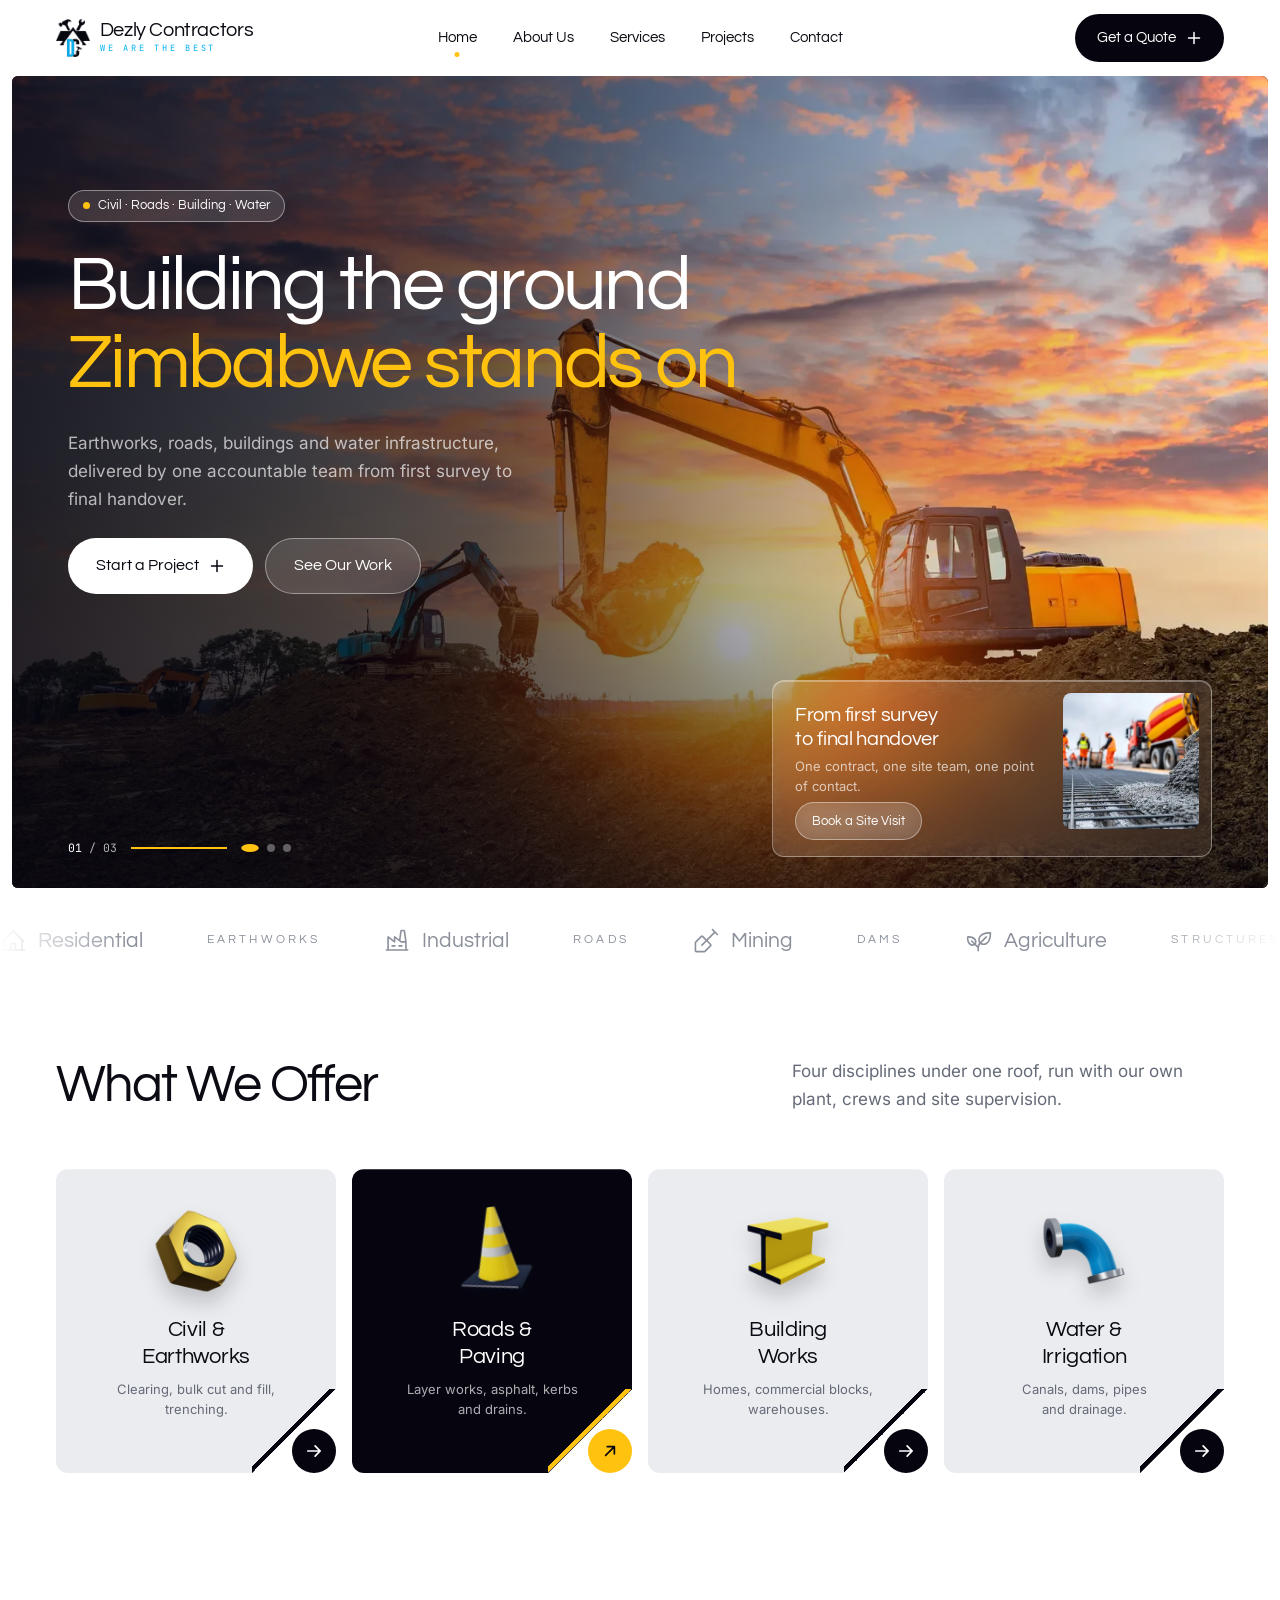
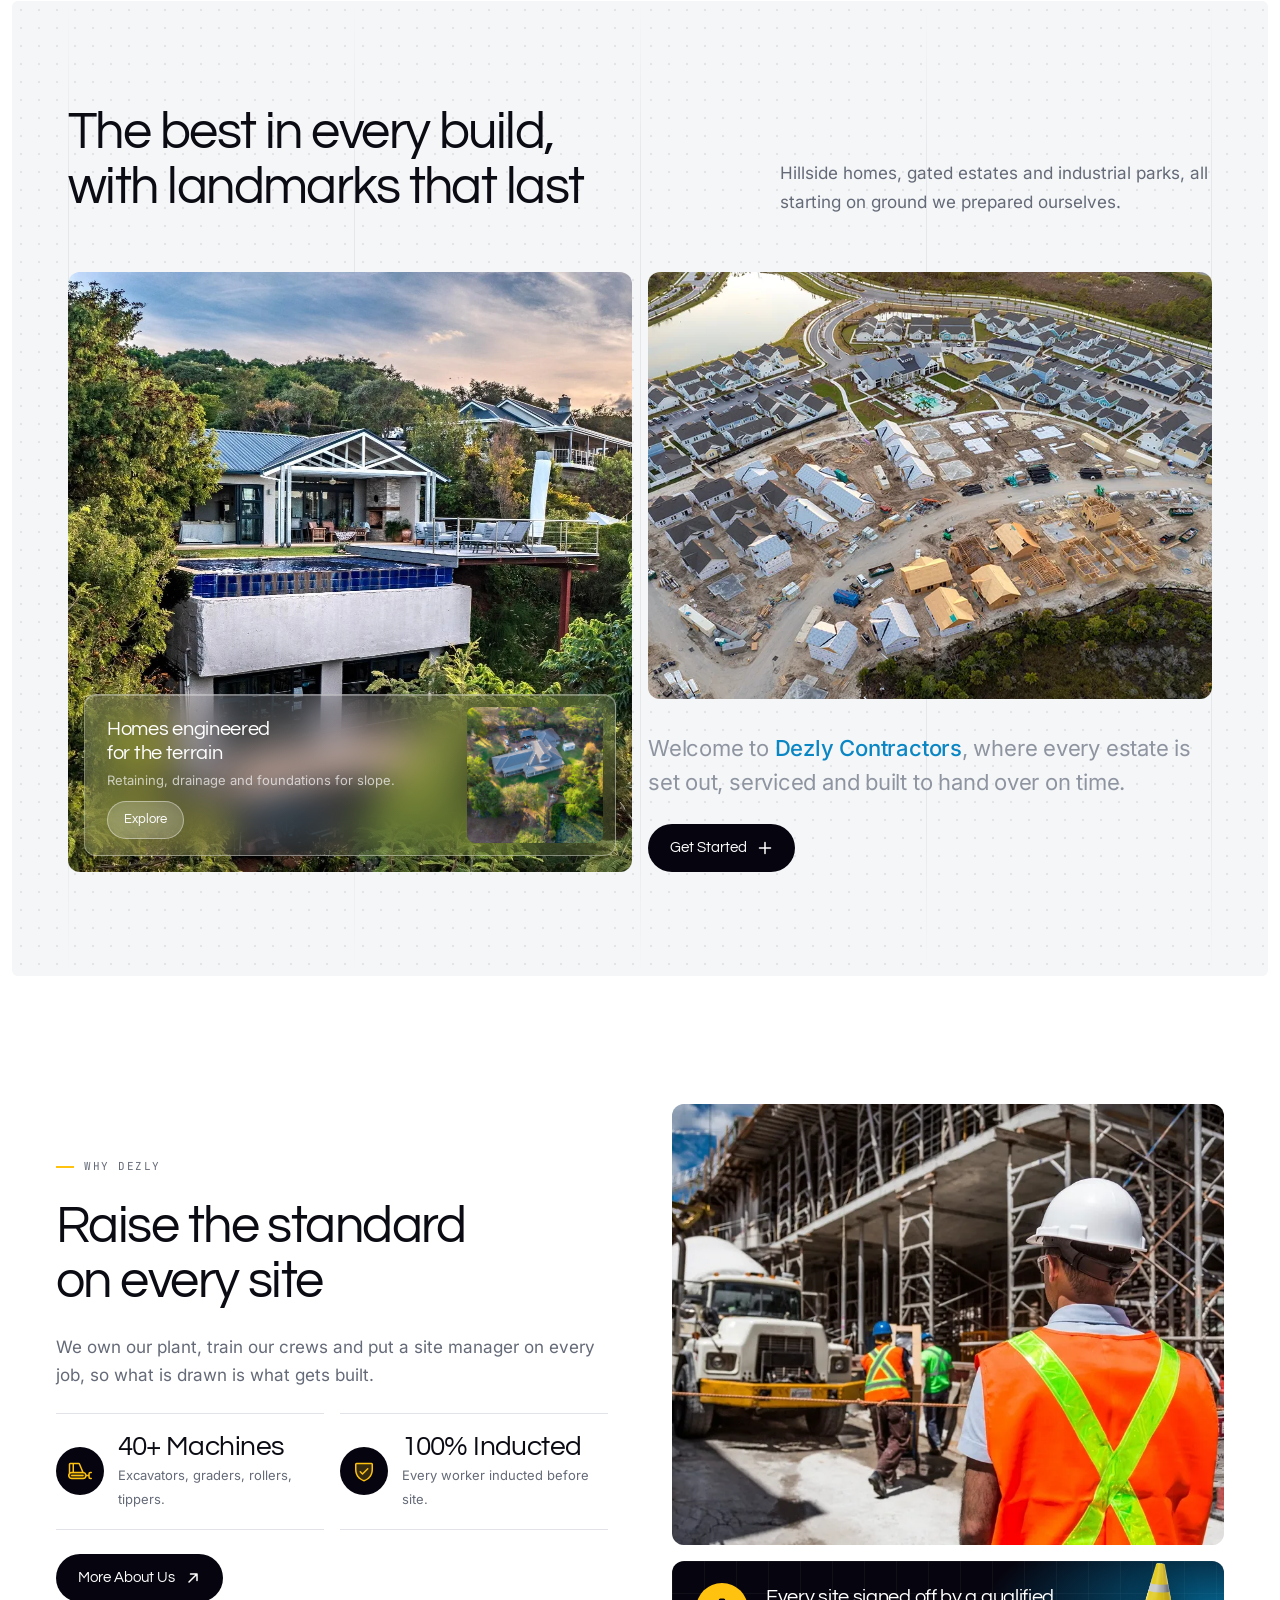
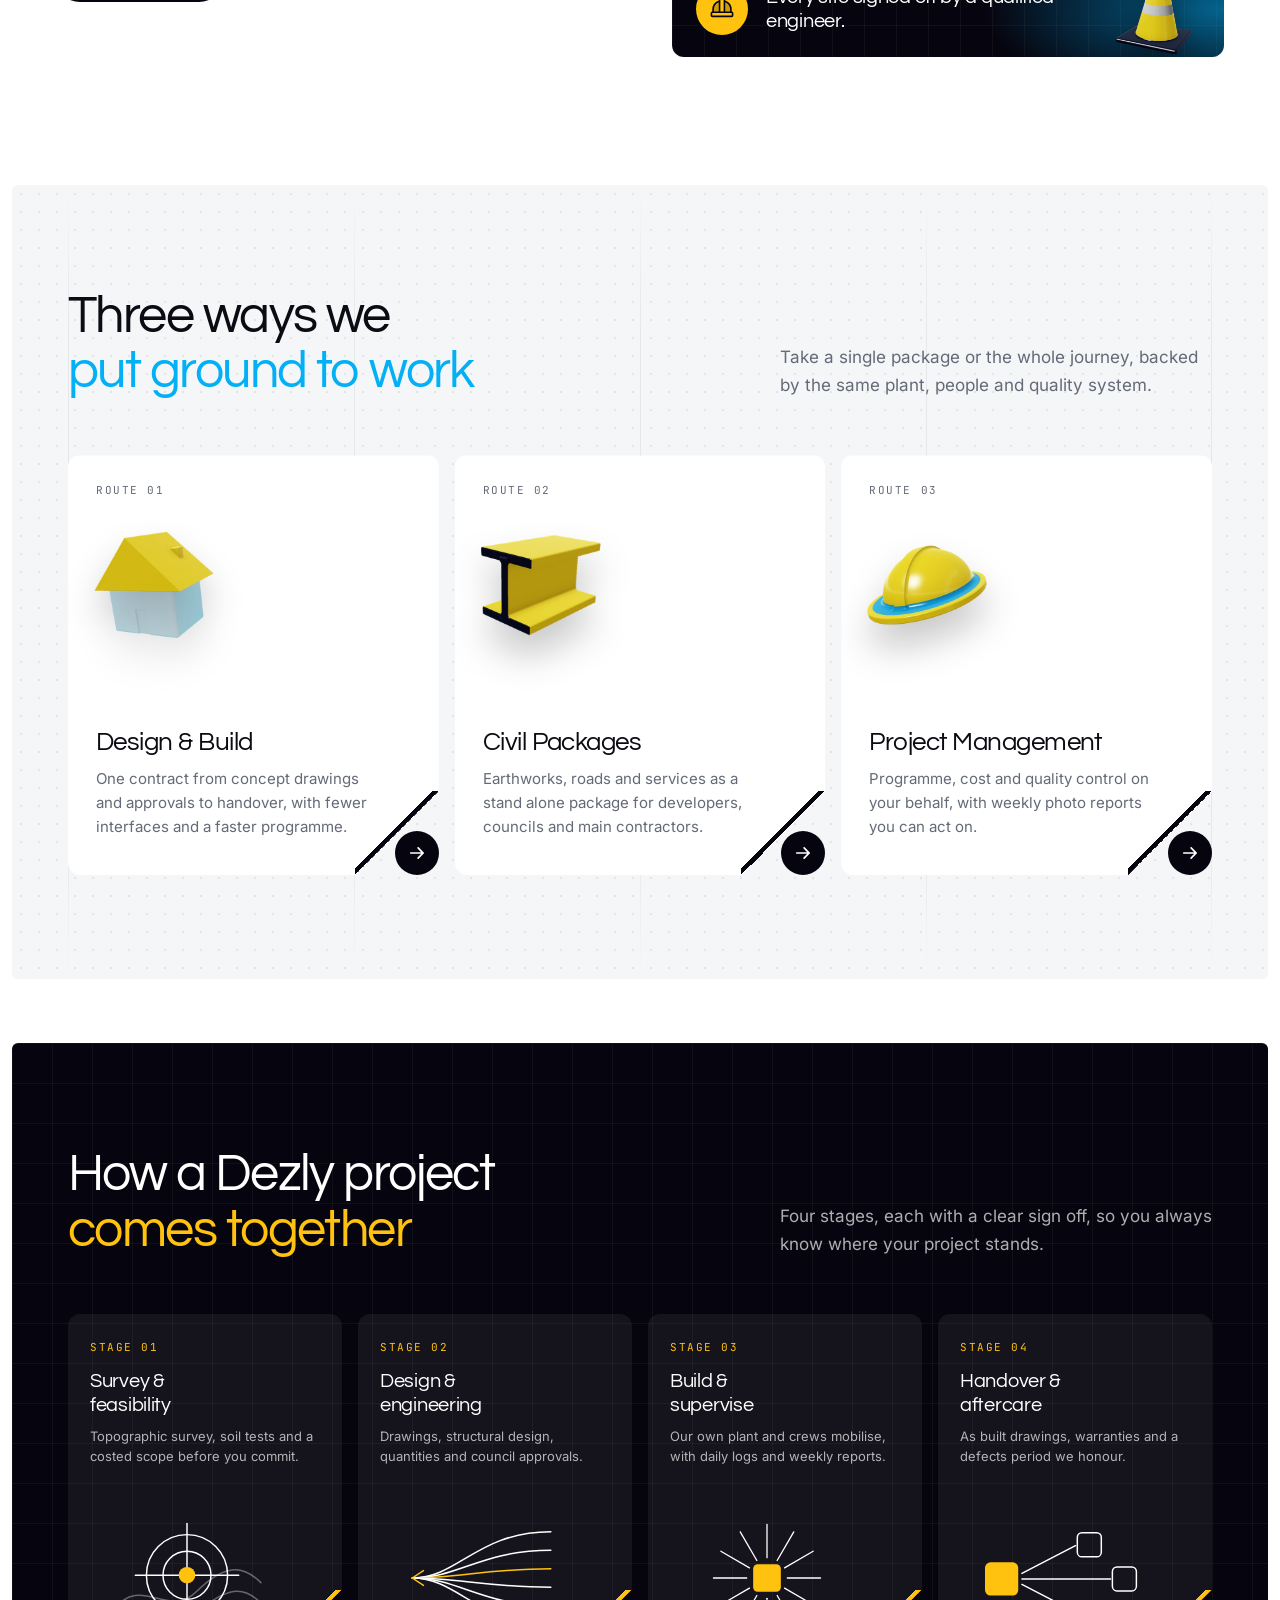
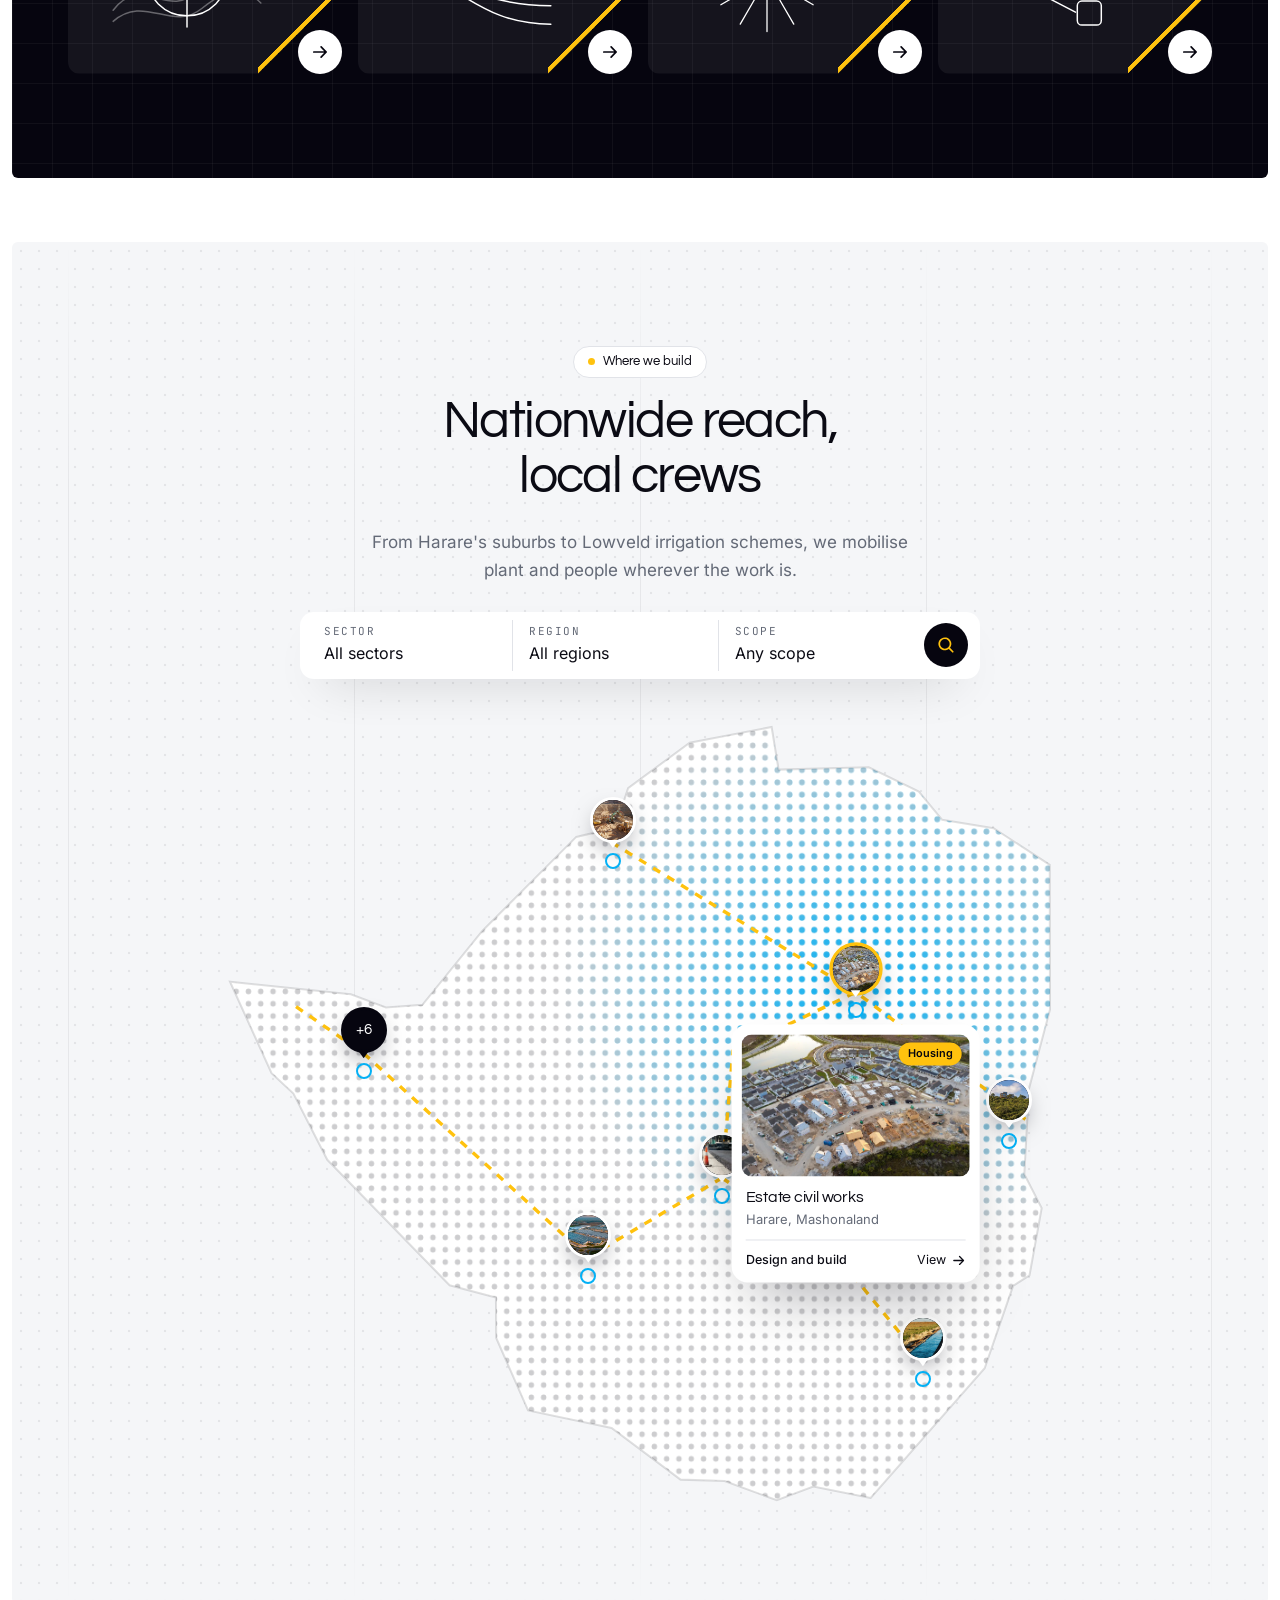
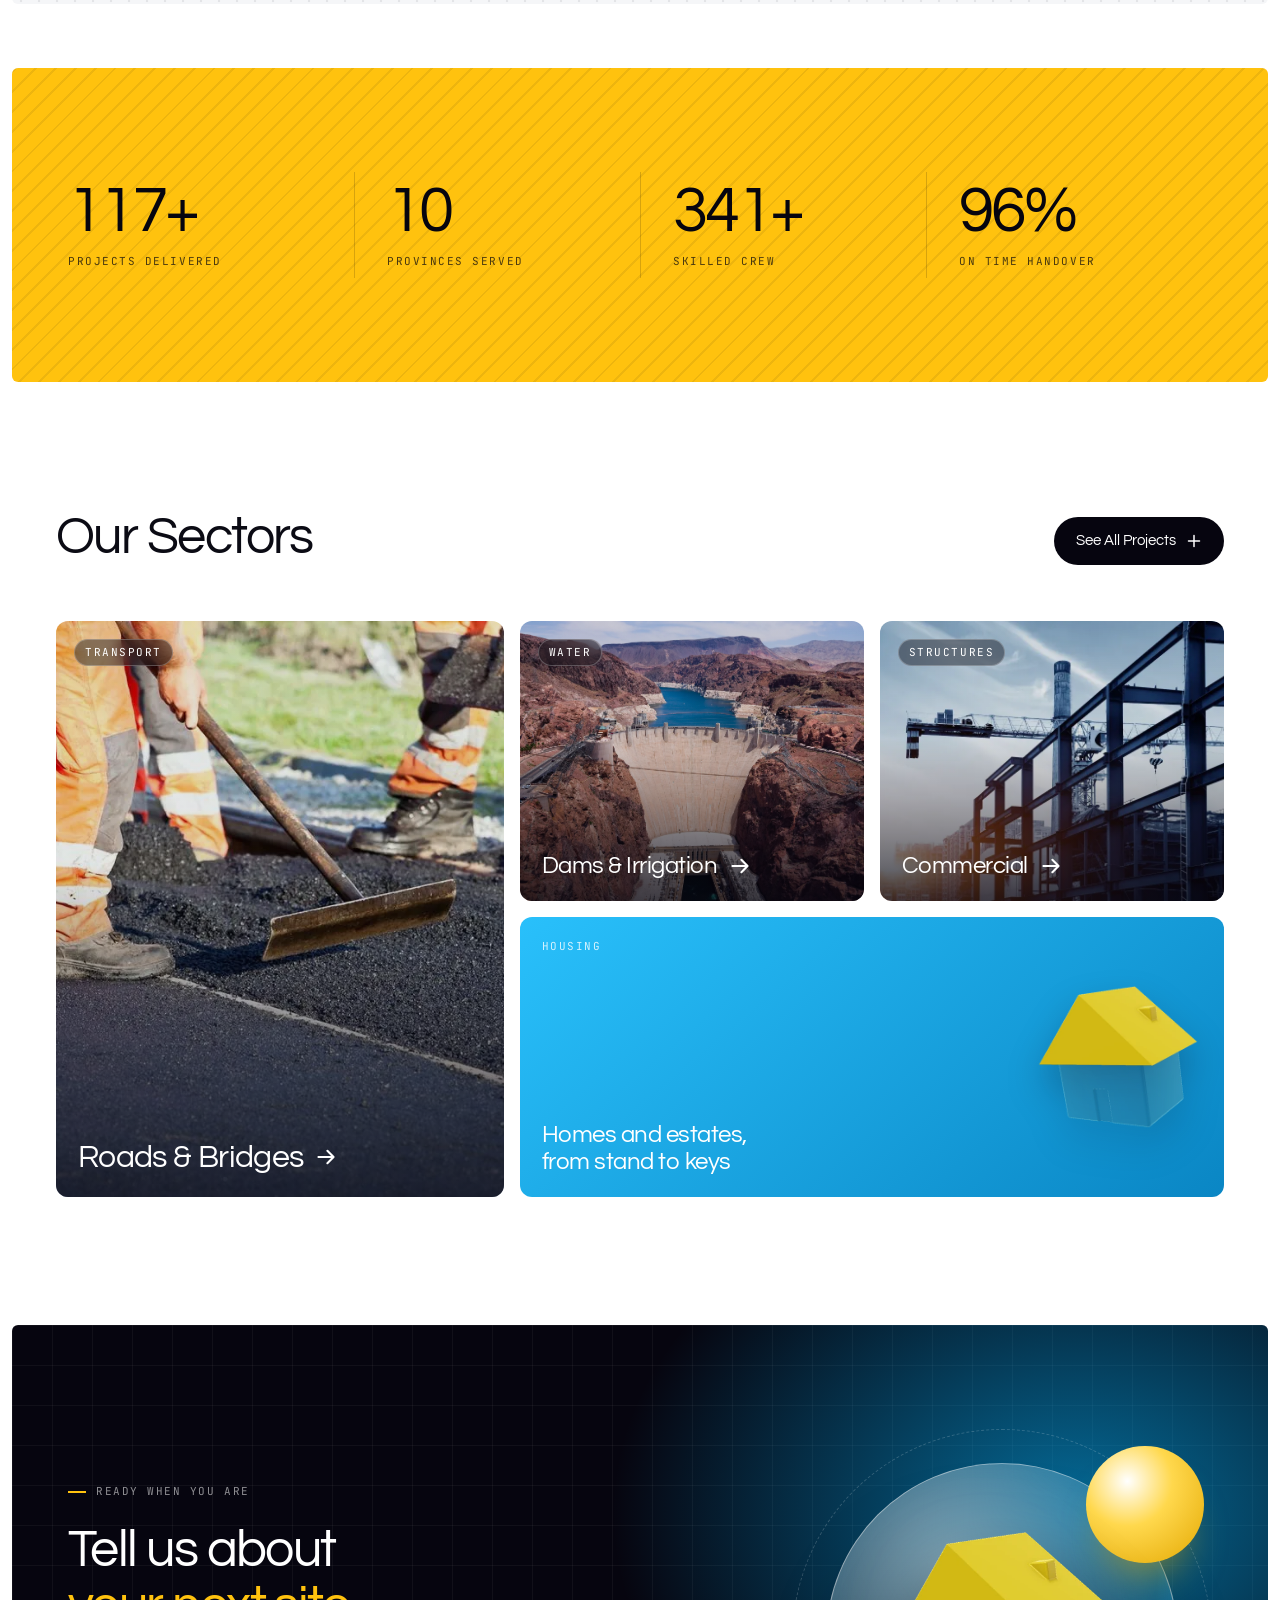
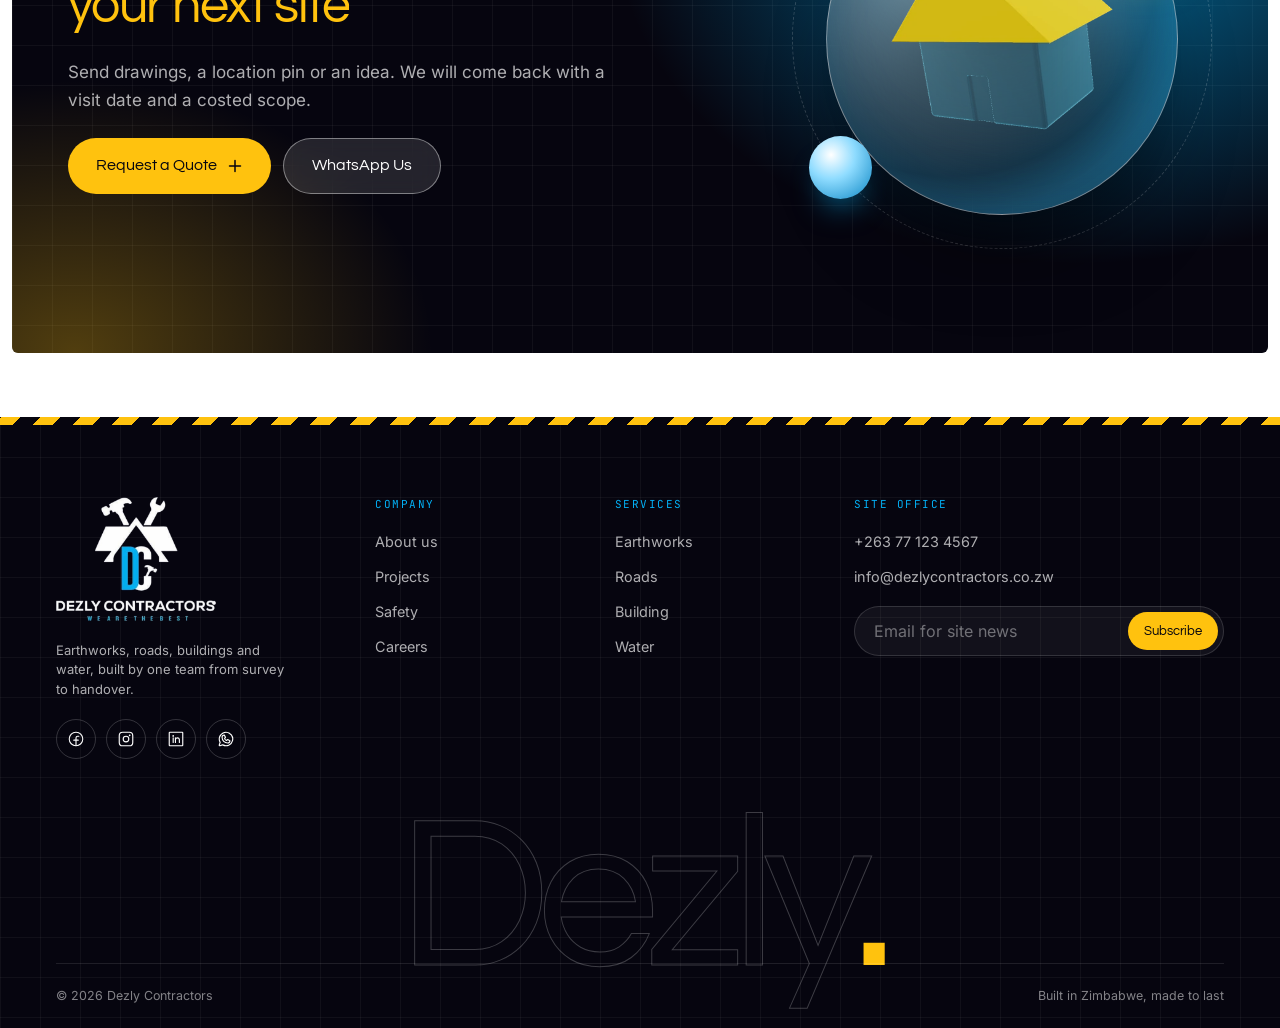
==== index.html @ 1798865b "Dezly Contractors website v2 Static multi-page site: home, about, services, projects, contact. Cut-p" ====
<!doctype html>
<html lang="en">
<head>
  <meta charset="utf-8">
  <meta name="viewport" content="width=device-width, initial-scale=1, viewport-fit=cover">
  <title>Dezly Contractors | Earthworks, Roads, Building and Water in Zimbabwe</title>
  <meta name="description" content="Dezly Contractors builds earthworks, roads, buildings and water infrastructure across Zimbabwe, with one accountable team from first survey to final handover.">
  <meta name="theme-color" content="#06050f">
  <meta property="og:title" content="Dezly Contractors | Earthworks, Roads, Building and Water in Zimbabwe">
  <meta property="og:description" content="Dezly Contractors builds earthworks, roads, buildings and water infrastructure across Zimbabwe, with one accountable team from first survey to final handover.">
  <meta property="og:image" content="assets/img/hero-excavator.webp">
  <link rel="icon" type="image/png" href="assets/img/favicon.png">
  <link rel="preload" href="assets/fonts/questrial-latin-400-normal.woff2" as="font" type="font/woff2" crossorigin>
  <link rel="preload" href="assets/fonts/inter-latin-400-normal.woff2" as="font" type="font/woff2" crossorigin>
  <link rel="stylesheet" href="assets/css/style.css">
  <script>
    /* Hide-then-reveal only when JS is running; undo if the main script never loads. */
    document.documentElement.classList.add('js');
    setTimeout(function () { var h = document.documentElement; if (!h.classList.contains('is-loaded')) h.classList.remove('js'); }, 5000);
  </script>
</head>
<body data-page="index">
<div class="loader" aria-hidden="true">
  <div class="loader__in">
    <img class="loader__mark" src="assets/img/logo-mark-light.png" alt="" width="84" height="95">
    <div class="loader__bar"><i></i></div>
    <div class="loader__txt">We are the best</div>
  </div>
</div>
<header class="header">
  <div class="container header__in">
    <a class="brand" href="index.html" aria-label="Dezly Contractors home">
      <img class="logo-dark" src="assets/img/logo-mark-dark.png" alt="" width="34" height="38">
      <img class="logo-light" src="assets/img/logo-mark-light.png" alt="" width="34" height="38">
      <span><b>Dezly Contractors</b><small>We are the best</small></span>
    </a>
    <nav class="nav" aria-label="Main">
        <a href="index.html" aria-current="page">Home</a>
        <a href="about.html">About Us</a>
        <a href="services.html">Services</a>
        <a href="projects.html">Projects</a>
        <a href="contact.html">Contact</a>
    </nav>
    <a class="btn header__btn" href="contact.html">Get a Quote <svg class="ph" aria-hidden="true" focusable="false" xmlns="http://www.w3.org/2000/svg" viewBox="0 0 256 256" fill="currentColor"><path d="M228,128a12,12,0,0,1-12,12H140v76a12,12,0,0,1-24,0V140H40a12,12,0,0,1,0-24h76V40a12,12,0,0,1,24,0v76h76A12,12,0,0,1,228,128Z"/></svg></a>
    <a class="btn btn--sm header__quote" href="contact.html">Get a Quote</a>
    <button class="burger" type="button" aria-label="Open menu" aria-expanded="false" aria-controls="drawer">
      <span class="i-open"><svg class="ph" aria-hidden="true" focusable="false" xmlns="http://www.w3.org/2000/svg" viewBox="0 0 256 256" fill="currentColor"><path d="M224,128a8,8,0,0,1-8,8H40a8,8,0,0,1,0-16H216A8,8,0,0,1,224,128ZM40,72H216a8,8,0,0,0,0-16H40a8,8,0,0,0,0,16ZM216,184H40a8,8,0,0,0,0,16H216a8,8,0,0,0,0-16Z"/></svg></span><span class="i-close"><svg class="ph" aria-hidden="true" focusable="false" xmlns="http://www.w3.org/2000/svg" viewBox="0 0 256 256" fill="currentColor"><path d="M205.66,194.34a8,8,0,0,1-11.32,11.32L128,139.31,61.66,205.66a8,8,0,0,1-11.32-11.32L116.69,128,50.34,61.66A8,8,0,0,1,61.66,50.34L128,116.69l66.34-66.35a8,8,0,0,1,11.32,11.32L139.31,128Z"/></svg></span>
    </button>
  </div>
</header>
<nav class="drawer" id="drawer" aria-label="Mobile">
    <a class="dl" href="index.html">Home<span>01</span></a>
    <a class="dl" href="about.html">About Us<span>02</span></a>
    <a class="dl" href="services.html">Services<span>03</span></a>
    <a class="dl" href="projects.html">Projects<span>04</span></a>
    <a class="dl" href="contact.html">Contact<span>05</span></a>
    <a class="btn btn--yellow btn--lg btn-full" href="tel:+263771234567">Call the site office <svg class="ph" aria-hidden="true" focusable="false" xmlns="http://www.w3.org/2000/svg" viewBox="0 0 256 256" fill="currentColor"><path d="M222.37,158.46l-47.11-21.11-.13-.06a16,16,0,0,0-15.17,1.4,8.12,8.12,0,0,0-.75.56L134.87,160c-15.42-7.49-31.34-23.29-38.83-38.51l20.78-24.71c.2-.25.39-.5.57-.77a16,16,0,0,0,1.32-15.06l0-.12L97.54,33.64a16,16,0,0,0-16.62-9.52A56.26,56.26,0,0,0,32,80c0,79.4,64.6,144,144,144a56.26,56.26,0,0,0,55.88-48.92A16,16,0,0,0,222.37,158.46ZM176,208A128.14,128.14,0,0,1,48,80,40.2,40.2,0,0,1,82.87,40a.61.61,0,0,0,0,.12l21,47L83.2,111.86a6.13,6.13,0,0,0-.57.77,16,16,0,0,0-1,15.7c9.06,18.53,27.73,37.06,46.46,46.11a16,16,0,0,0,15.75-1.14,8.44,8.44,0,0,0,.74-.56L168.89,152l47,21.05h0s.08,0,.11,0A40.21,40.21,0,0,1,176,208Z"/></svg></a>
</nav>

<main>

  <!-- HERO -->
  <section class="hero">
    <div class="frame" data-tilt>
      <div class="slides" aria-hidden="true">
        <img class="is-on" src="assets/img/hero-excavator.webp" alt="" width="1500" height="1000" fetchpriority="high">
        <img src="assets/img/hero-earthworks.webp" alt="" width="2200" height="1238">
        <img src="assets/img/hero-housing.webp" alt="" width="1255" height="835">
      </div>
      <div class="scrim"></div>
      <div class="container hero__body">
        <span class="pill rv" style="--d:100ms"><span class="dot"></span>Civil · Roads · Building · Water</span>
        <h1 class="t-h1" data-split><span class="d">Building the ground<br><span class="hl-yellow">Zimbabwe stands on</span></span><span class="m">We build<br>the ground<br><span class="hl-yellow">you stand on</span></span></h1>
        <p class="t-lede rv" style="--d:450ms"><span class="d">Earthworks, roads, buildings and water infrastructure, delivered by one accountable team from first survey to final handover.</span><span class="m">Earthworks, roads, buildings and water, built by one team from survey to handover.</span></p>
        <div class="btns rv" style="--d:600ms">
          <a class="btn btn--white btn--lg" href="contact.html"><span class="d">Start a Project</span><span class="m">Get a Quote</span> <svg class="ph" aria-hidden="true" focusable="false" xmlns="http://www.w3.org/2000/svg" viewBox="0 0 256 256" fill="currentColor"><path d="M228,128a12,12,0,0,1-12,12H140v76a12,12,0,0,1-24,0V140H40a12,12,0,0,1,0-24h76V40a12,12,0,0,1,24,0v76h76A12,12,0,0,1,228,128Z"/></svg></a>
          <a class="btn btn--glass btn--lg" href="projects.html"><span class="d">See Our Work</span><span class="m">Our Work</span></a>
        </div>
      </div>
      <div class="hero__foot">
        <div class="container">
          <div class="counter rv" style="--d:900ms">
            <span><b>01</b> / 03</span>
            <span class="track"><i></i></span>
            <div class="dots">
              <button type="button" aria-label="Show slide 1"></button>
              <button type="button" aria-label="Show slide 2"></button>
              <button type="button" aria-label="Show slide 3"></button>
            </div>
          </div>
          <div class="gcard glass rv" style="--d:750ms">
            <div class="gcard__txt">
              <h2 class="t-h4">From first survey<br>to final handover</h2>
              <p class="t-small"><span class="d">One contract, one site team, one point of contact.</span><span class="m">One contract, one site team.</span></p>
              <a class="btn btn--glass btn--sm" href="contact.html"><span class="d">Book a Site Visit</span><span class="m">Book a Visit</span></a>
            </div>
            <div class="gcard__img"><img src="assets/img/concrete-pour.webp" alt="Concrete poured over steel reinforcement" width="643" height="360"></div>
          </div>
        </div>
      </div>
    </div>
  </section>

  <!-- SECTOR STRIP -->
  <div class="marquee" aria-label="Sectors we serve">
    <div class="marquee__track">
      <span class="marquee__item"><svg class="ph" aria-hidden="true" focusable="false" xmlns="http://www.w3.org/2000/svg" viewBox="0 0 256 256" fill="currentColor"><path d="M240,208H224V136l2.34,2.34A8,8,0,0,0,237.66,127L139.31,28.68a16,16,0,0,0-22.62,0L18.34,127a8,8,0,0,0,11.32,11.31L32,136v72H16a8,8,0,0,0,0,16H240a8,8,0,0,0,0-16ZM48,120l80-80,80,80v88H160V152a8,8,0,0,0-8-8H104a8,8,0,0,0-8,8v56H48Zm96,88H112V160h32Z"/></svg> Residential</span><span class="marquee__item t-label">Earthworks</span>
      <span class="marquee__item"><svg class="ph" aria-hidden="true" focusable="false" xmlns="http://www.w3.org/2000/svg" viewBox="0 0 256 256" fill="currentColor"><path d="M116,176a8,8,0,0,1-8,8H80a8,8,0,0,1,0-16h28A8,8,0,0,1,116,176Zm60-8H148a8,8,0,0,0,0,16h28a8,8,0,0,0,0-16Zm64,48a8,8,0,0,1-8,8H24a8,8,0,0,1,0-16h8V88a8,8,0,0,1,12.8-6.4L96,120V88a8,8,0,0,1,12.8-6.4l38.74,29.05L159.1,29.74A16.08,16.08,0,0,1,174.94,16h18.12A16.08,16.08,0,0,1,208.9,29.74l15,105.13s.08.78.08,1.13v72h8A8,8,0,0,1,240,216Zm-77.86-94.4,8.53,6.4h36.11L193.06,32H174.94ZM48,208H208V144H168a8,8,0,0,1-4.8-1.6l-14.4-10.8,0,0L112,104v32a8,8,0,0,1-12.8,6.4L48,104Z"/></svg> Industrial</span><span class="marquee__item t-label">Roads</span>
      <span class="marquee__item"><svg class="ph" aria-hidden="true" focusable="false" xmlns="http://www.w3.org/2000/svg" viewBox="0 0 256 256" fill="currentColor"><path d="M245.66,58.34l-48-48a8,8,0,0,0-11.32,11.32L204.69,40l-71,71L99.31,76.68a16,16,0,0,0-22.62,0l-56,56A15.89,15.89,0,0,0,16,144v80a16,16,0,0,0,16,16h80a15.86,15.86,0,0,0,11.31-4.69l56-56a16,16,0,0,0,0-22.62L145,122.34l71-71,18.34,18.35a8,8,0,0,0,11.32-11.32ZM168,168l-56,56H32V144L88,88l34.34,34.34-40,40a8,8,0,0,0,11.32,11.32l40-40Z"/></svg> Mining</span><span class="marquee__item t-label">Dams</span>
      <span class="marquee__item"><svg class="ph" aria-hidden="true" focusable="false" xmlns="http://www.w3.org/2000/svg" viewBox="0 0 256 256" fill="currentColor"><path d="M247.63,47.89a8,8,0,0,0-7.52-7.52c-51.76-3-93.32,12.74-111.18,42.22-11.8,19.49-11.78,43.16-.16,65.74a71.34,71.34,0,0,0-14.17,27L98.33,159c7.82-16.33,7.52-33.35-1-47.49-13.2-21.79-43.67-33.47-81.5-31.25a8,8,0,0,0-7.52,7.52c-2.23,37.83,9.46,68.3,31.25,81.5A45.82,45.82,0,0,0,63.44,176,54.58,54.58,0,0,0,87,170.33l25,25V224a8,8,0,0,0,16,0V194.51a55.61,55.61,0,0,1,12.27-35,73.91,73.91,0,0,0,33.31,8.4,60.9,60.9,0,0,0,31.83-8.86C234.89,141.21,250.67,99.65,247.63,47.89ZM47.81,155.6C32.47,146.31,23.79,124.32,24,96c28.32-.24,50.31,8.47,59.6,23.81,4.85,8,5.64,17.33,2.46,26.94L61.65,122.34a8,8,0,0,0-11.31,11.31l24.41,24.41C65.14,161.24,55.82,160.45,47.81,155.6Zm149.31-10.22c-13.4,8.11-29.15,8.73-45.15,2l53.69-53.7a8,8,0,0,0-11.31-11.31L140.65,136c-6.76-16-6.15-31.76,2-45.15,13.94-23,47-35.82,89.33-34.83C232.94,98.34,220.14,131.44,197.12,145.38Z"/></svg> Agriculture</span><span class="marquee__item t-label">Structures</span>
      <span class="marquee__item"><svg class="ph" aria-hidden="true" focusable="false" xmlns="http://www.w3.org/2000/svg" viewBox="0 0 256 256" fill="currentColor"><path d="M240,208H224V96a16,16,0,0,0-16-16H144V32a16,16,0,0,0-24.88-13.32L39.12,72A16,16,0,0,0,32,85.34V208H16a8,8,0,0,0,0,16H240a8,8,0,0,0,0-16ZM208,96V208H144V96ZM48,85.34,128,32V208H48ZM112,112v16a8,8,0,0,1-16,0V112a8,8,0,1,1,16,0Zm-32,0v16a8,8,0,0,1-16,0V112a8,8,0,1,1,16,0Zm0,56v16a8,8,0,0,1-16,0V168a8,8,0,0,1,16,0Zm32,0v16a8,8,0,0,1-16,0V168a8,8,0,0,1,16,0Z"/></svg> Municipal</span><span class="marquee__item t-label">Irrigation</span>
      <span class="marquee__item" aria-hidden="true"><svg class="ph" aria-hidden="true" focusable="false" xmlns="http://www.w3.org/2000/svg" viewBox="0 0 256 256" fill="currentColor"><path d="M240,208H224V136l2.34,2.34A8,8,0,0,0,237.66,127L139.31,28.68a16,16,0,0,0-22.62,0L18.34,127a8,8,0,0,0,11.32,11.31L32,136v72H16a8,8,0,0,0,0,16H240a8,8,0,0,0,0-16ZM48,120l80-80,80,80v88H160V152a8,8,0,0,0-8-8H104a8,8,0,0,0-8,8v56H48Zm96,88H112V160h32Z"/></svg> Residential</span><span class="marquee__item t-label" aria-hidden="true">Earthworks</span>
      <span class="marquee__item" aria-hidden="true"><svg class="ph" aria-hidden="true" focusable="false" xmlns="http://www.w3.org/2000/svg" viewBox="0 0 256 256" fill="currentColor"><path d="M116,176a8,8,0,0,1-8,8H80a8,8,0,0,1,0-16h28A8,8,0,0,1,116,176Zm60-8H148a8,8,0,0,0,0,16h28a8,8,0,0,0,0-16Zm64,48a8,8,0,0,1-8,8H24a8,8,0,0,1,0-16h8V88a8,8,0,0,1,12.8-6.4L96,120V88a8,8,0,0,1,12.8-6.4l38.74,29.05L159.1,29.74A16.08,16.08,0,0,1,174.94,16h18.12A16.08,16.08,0,0,1,208.9,29.74l15,105.13s.08.78.08,1.13v72h8A8,8,0,0,1,240,216Zm-77.86-94.4,8.53,6.4h36.11L193.06,32H174.94ZM48,208H208V144H168a8,8,0,0,1-4.8-1.6l-14.4-10.8,0,0L112,104v32a8,8,0,0,1-12.8,6.4L48,104Z"/></svg> Industrial</span><span class="marquee__item t-label" aria-hidden="true">Roads</span>
      <span class="marquee__item" aria-hidden="true"><svg class="ph" aria-hidden="true" focusable="false" xmlns="http://www.w3.org/2000/svg" viewBox="0 0 256 256" fill="currentColor"><path d="M245.66,58.34l-48-48a8,8,0,0,0-11.32,11.32L204.69,40l-71,71L99.31,76.68a16,16,0,0,0-22.62,0l-56,56A15.89,15.89,0,0,0,16,144v80a16,16,0,0,0,16,16h80a15.86,15.86,0,0,0,11.31-4.69l56-56a16,16,0,0,0,0-22.62L145,122.34l71-71,18.34,18.35a8,8,0,0,0,11.32-11.32ZM168,168l-56,56H32V144L88,88l34.34,34.34-40,40a8,8,0,0,0,11.32,11.32l40-40Z"/></svg> Mining</span><span class="marquee__item t-label" aria-hidden="true">Dams</span>
      <span class="marquee__item" aria-hidden="true"><svg class="ph" aria-hidden="true" focusable="false" xmlns="http://www.w3.org/2000/svg" viewBox="0 0 256 256" fill="currentColor"><path d="M247.63,47.89a8,8,0,0,0-7.52-7.52c-51.76-3-93.32,12.74-111.18,42.22-11.8,19.49-11.78,43.16-.16,65.74a71.34,71.34,0,0,0-14.17,27L98.33,159c7.82-16.33,7.52-33.35-1-47.49-13.2-21.79-43.67-33.47-81.5-31.25a8,8,0,0,0-7.52,7.52c-2.23,37.83,9.46,68.3,31.25,81.5A45.82,45.82,0,0,0,63.44,176,54.58,54.58,0,0,0,87,170.33l25,25V224a8,8,0,0,0,16,0V194.51a55.61,55.61,0,0,1,12.27-35,73.91,73.91,0,0,0,33.31,8.4,60.9,60.9,0,0,0,31.83-8.86C234.89,141.21,250.67,99.65,247.63,47.89ZM47.81,155.6C32.47,146.31,23.79,124.32,24,96c28.32-.24,50.31,8.47,59.6,23.81,4.85,8,5.64,17.33,2.46,26.94L61.65,122.34a8,8,0,0,0-11.31,11.31l24.41,24.41C65.14,161.24,55.82,160.45,47.81,155.6Zm149.31-10.22c-13.4,8.11-29.15,8.73-45.15,2l53.69-53.7a8,8,0,0,0-11.31-11.31L140.65,136c-6.76-16-6.15-31.76,2-45.15,13.94-23,47-35.82,89.33-34.83C232.94,98.34,220.14,131.44,197.12,145.38Z"/></svg> Agriculture</span><span class="marquee__item t-label" aria-hidden="true">Structures</span>
      <span class="marquee__item" aria-hidden="true"><svg class="ph" aria-hidden="true" focusable="false" xmlns="http://www.w3.org/2000/svg" viewBox="0 0 256 256" fill="currentColor"><path d="M240,208H224V96a16,16,0,0,0-16-16H144V32a16,16,0,0,0-24.88-13.32L39.12,72A16,16,0,0,0,32,85.34V208H16a8,8,0,0,0,0,16H240a8,8,0,0,0,0-16ZM208,96V208H144V96ZM48,85.34,128,32V208H48ZM112,112v16a8,8,0,0,1-16,0V112a8,8,0,1,1,16,0Zm-32,0v16a8,8,0,0,1-16,0V112a8,8,0,1,1,16,0Zm0,56v16a8,8,0,0,1-16,0V168a8,8,0,0,1,16,0Zm32,0v16a8,8,0,0,1-16,0V168a8,8,0,0,1,16,0Z"/></svg> Municipal</span><span class="marquee__item t-label" aria-hidden="true">Irrigation</span>
    </div>
  </div>

  <!-- WHAT WE OFFER -->
  <section class="section">
    <div class="container">
      <div class="head">
        <h2 class="t-h2" data-split>What We Offer</h2>
        <p class="t-lede" data-reveal>Four disciplines under one roof, run with our own plant, crews and site supervision.</p>
      </div>
      <div class="offers">
        <a class="pw" href="services.html#earthworks" data-reveal>
          <div class="plate offer"><img src="assets/img/obj-nut.webp" alt="" width="400" height="400"><h3 class="t-h4"><span class="d">Civil &amp;<br>Earthworks</span><span class="m">Earthworks</span></h3><p class="t-small">Clearing, bulk cut and fill, trenching.</p></div>
          <span class="go"><svg class="ph" aria-hidden="true" focusable="false" xmlns="http://www.w3.org/2000/svg" viewBox="0 0 256 256" fill="currentColor"><path d="M224.49,136.49l-72,72a12,12,0,0,1-17-17L187,140H40a12,12,0,0,1,0-24H187L135.51,64.48a12,12,0,0,1,17-17l72,72A12,12,0,0,1,224.49,136.49Z"/></svg></span>
        </a>
        <a class="pw is-active" href="services.html#roads" data-reveal>
          <div class="plate offer"><img src="assets/img/obj-cone.webp" alt="" width="400" height="400"><h3 class="t-h4"><span class="d">Roads &amp;<br>Paving</span><span class="m">Roads</span></h3><p class="t-small">Layer works, asphalt, kerbs and drains.</p></div>
          <span class="go"><svg class="ph" aria-hidden="true" focusable="false" xmlns="http://www.w3.org/2000/svg" viewBox="0 0 256 256" fill="currentColor"><path d="M224.49,136.49l-72,72a12,12,0,0,1-17-17L187,140H40a12,12,0,0,1,0-24H187L135.51,64.48a12,12,0,0,1,17-17l72,72A12,12,0,0,1,224.49,136.49Z"/></svg></span>
        </a>
        <a class="pw" href="services.html#building" data-reveal>
          <div class="plate offer"><img src="assets/img/obj-beam.webp" alt="" width="400" height="400"><h3 class="t-h4"><span class="d">Building<br>Works</span><span class="m">Building</span></h3><p class="t-small">Homes, commercial blocks, warehouses.</p></div>
          <span class="go"><svg class="ph" aria-hidden="true" focusable="false" xmlns="http://www.w3.org/2000/svg" viewBox="0 0 256 256" fill="currentColor"><path d="M224.49,136.49l-72,72a12,12,0,0,1-17-17L187,140H40a12,12,0,0,1,0-24H187L135.51,64.48a12,12,0,0,1,17-17l72,72A12,12,0,0,1,224.49,136.49Z"/></svg></span>
        </a>
        <a class="pw" href="services.html#water" data-reveal>
          <div class="plate offer"><img src="assets/img/obj-pipe.webp" alt="" width="400" height="400"><h3 class="t-h4"><span class="d">Water &amp;<br>Irrigation</span><span class="m">Water</span></h3><p class="t-small">Canals, dams, pipes and drainage.</p></div>
          <span class="go"><svg class="ph" aria-hidden="true" focusable="false" xmlns="http://www.w3.org/2000/svg" viewBox="0 0 256 256" fill="currentColor"><path d="M224.49,136.49l-72,72a12,12,0,0,1-17-17L187,140H40a12,12,0,0,1,0-24H187L135.51,64.48a12,12,0,0,1,17-17l72,72A12,12,0,0,1,224.49,136.49Z"/></svg></span>
        </a>
      </div>
    </div>
  </section>

  <!-- PAIR (paper ground) -->
  <section class="ground ground--paper">
    <div class="container">
      <div class="head">
        <h2 class="t-h2" data-split><span class="d">The best in every build,<br>with landmarks that last</span><span class="m">Landmarks<br>that last</span></h2>
        <p class="t-lede" data-reveal><span class="d">Hillside homes, gated estates and industrial parks, all starting on ground we prepared ourselves.</span><span class="m">Every build starts on ground we prepared ourselves.</span></p>
      </div>
      <div class="pair">
        <div class="media pair__left" data-reveal>
          <img src="assets/img/treehouse-home.webp" alt="Contemporary home built into a forested hillside" width="1800" height="1199" loading="lazy">
          <div class="gcard glass">
            <div class="gcard__txt">
              <h3 class="t-h4">Homes engineered<br>for the terrain</h3>
              <p class="t-small"><span class="d">Retaining, drainage and foundations for slope.</span><span class="m">Retaining and drainage for slope.</span></p>
              <a class="btn btn--glass btn--sm" href="services.html#property">Explore</a>
            </div>
            <div class="gcard__img"><img src="assets/img/aerial-home.webp" alt="Aerial view of a finished home and grounds" width="1600" height="1200" loading="lazy"></div>
          </div>
        </div>
        <div class="pair__right">
          <div class="media" data-reveal><img src="assets/img/estate-aerial.webp" alt="Aerial view of a residential estate under construction" width="1200" height="628" loading="lazy"></div>
          <div class="pair__copy" data-reveal>
            <p class="big-copy"><span class="d">Welcome to <strong>Dezly Contractors</strong>, where every estate is set out, serviced and built to hand over on time.</span><span class="m">Welcome to <strong>Dezly Contractors</strong>. Estates set out, serviced and handed over on time.</span></p>
            <a class="btn" href="about.html">Get Started <svg class="ph" aria-hidden="true" focusable="false" xmlns="http://www.w3.org/2000/svg" viewBox="0 0 256 256" fill="currentColor"><path d="M228,128a12,12,0,0,1-12,12H140v76a12,12,0,0,1-24,0V140H40a12,12,0,0,1,0-24h76V40a12,12,0,0,1,24,0v76h76A12,12,0,0,1,228,128Z"/></svg></a>
          </div>
        </div>
      </div>
    </div>
  </section>

  <!-- STANDARD -->
  <section class="section">
    <div class="container split">
      <div class="split__copy">
        <span class="t-label eyebrow" data-reveal>Why Dezly</span>
        <h2 class="t-h2" data-split>Raise the standard<br>on every site</h2>
        <p class="t-lede" data-reveal><span class="d">We own our plant, train our crews and put a site manager on every job, so what is drawn is what gets built.</span><span class="m">Our own plant, trained crews and a site manager on every job.</span></p>
        <div class="stats">
          <div class="stat" data-reveal><span class="stat__ic"><svg class="ph" aria-hidden="true" focusable="false" xmlns="http://www.w3.org/2000/svg" viewBox="0 0 256 256" fill="currentColor"><path d="M192,176h0a32,32,0,0,1-32,32H40A32,32,0,0,1,8,176H8a32,32,0,0,1,32-32H160A32,32,0,0,1,192,176Z" opacity="0.2"/><path d="M248,200h-8a8,8,0,0,1-8-8V160a8,8,0,0,1,8-8h8a8,8,0,0,0,0-16h-8a24,24,0,0,0-24,24v8H199.2a40.09,40.09,0,0,0-33.71-31.61L129.44,49.85A16,16,0,0,0,114.67,40H24A16,16,0,0,0,8,56v96a40,40,0,0,0,32,64H160a40.07,40.07,0,0,0,39.2-32H216v8a24,24,0,0,0,24,24h8a8,8,0,0,0,0-16ZM148,136H64V56h50.67ZM48,56v80H40a39.72,39.72,0,0,0-16,3.35V56ZM160,200H40a24,24,0,0,1,0-48H160a24,24,0,0,1,0,48Zm8-24a8,8,0,0,1-8,8H40a8,8,0,0,1,0-16H160A8,8,0,0,1,168,176Z"/></svg></span><div><b><span class="num" data-count="40" data-suffix="+">40+</span> Machines</b><span class="t-small"><span class="d">Excavators, graders, rollers, tippers.</span><span class="m">Our own fleet</span></span></div></div>
          <div class="stat" data-reveal><span class="stat__ic"><svg class="ph" aria-hidden="true" focusable="false" xmlns="http://www.w3.org/2000/svg" viewBox="0 0 256 256" fill="currentColor"><path d="M216,56v56c0,96-88,120-88,120S40,208,40,112V56a8,8,0,0,1,8-8H208A8,8,0,0,1,216,56Z" opacity="0.2"/><path d="M208,40H48A16,16,0,0,0,32,56v56c0,52.72,25.52,84.67,46.93,102.19,23.06,18.86,46,25.26,47,25.53a8,8,0,0,0,4.2,0c1-.27,23.91-6.67,47-25.53C198.48,196.67,224,164.72,224,112V56A16,16,0,0,0,208,40Zm0,72c0,37.07-13.66,67.16-40.6,89.42A129.3,129.3,0,0,1,128,223.62a128.25,128.25,0,0,1-38.92-21.81C61.82,179.51,48,149.3,48,112l0-56,160,0ZM82.34,141.66a8,8,0,0,1,11.32-11.32L112,148.69l50.34-50.35a8,8,0,0,1,11.32,11.32l-56,56a8,8,0,0,1-11.32,0Z"/></svg></span><div><b><span class="num" data-count="100" data-suffix="%">100%</span> Inducted</b><span class="t-small"><span class="d">Every worker inducted before site.</span><span class="m">Safety first</span></span></div></div>
        </div>
        <a class="btn" href="about.html" data-reveal>More About Us <svg class="ph" aria-hidden="true" focusable="false" xmlns="http://www.w3.org/2000/svg" viewBox="0 0 256 256" fill="currentColor"><path d="M204,64V168a12,12,0,0,1-24,0V93L72.49,200.49a12,12,0,0,1-17-17L163,76H88a12,12,0,0,1,0-24H192A12,12,0,0,1,204,64Z"/></svg></a>
      </div>
      <div class="split__media" data-reveal>
        <div class="media"><img src="assets/img/site-team.webp" alt="Site supervisor in a hard hat overseeing a concrete delivery" width="1024" height="683" loading="lazy"></div>
        <div class="banner">
          <span class="banner__ic"><svg class="ph" aria-hidden="true" focusable="false" xmlns="http://www.w3.org/2000/svg" viewBox="0 0 256 256" fill="currentColor"><path d="M104,51.31V160H40V136A88,88,0,0,1,104,51.31Zm48,0V160h64V136A88,88,0,0,0,152,51.31Z" opacity="0.2"/><path d="M224,152V136a96.37,96.37,0,0,0-64-90.51V40a16,16,0,0,0-16-16H112A16,16,0,0,0,96,40v5.49A96.37,96.37,0,0,0,32,136v16a16,16,0,0,0-16,16v24a16,16,0,0,0,16,16H224a16,16,0,0,0,16-16V168A16,16,0,0,0,224,152Zm-16-16v16H160V62.67A80.36,80.36,0,0,1,208,136ZM144,40V152H112V40ZM48,136A80.36,80.36,0,0,1,96,62.67V152H48Zm176,56H32V168H224v24Z"/></svg></span>
          <p class="t-h4"><span class="d">Every site signed off by a qualified engineer.</span><span class="m">Signed off by an engineer.</span></p>
          <img class="banner__obj" src="assets/img/obj-cone.webp" alt="" width="400" height="400" loading="lazy">
        </div>
      </div>
    </div>
  </section>

  <!-- THREE WAYS (paper ground) -->
  <section class="ground ground--paper">
    <div class="container">
      <div class="head">
        <h2 class="t-h2" data-split>Three ways we<br><span class="hl-azure">put ground to work</span></h2>
        <p class="t-lede" data-reveal><span class="d">Take a single package or the whole journey, backed by the same plant, people and quality system.</span><span class="m">One package or the whole journey, same plant and people.</span></p>
      </div>
      <div class="ways">
        <a class="pw" href="services.html#building" data-reveal>
          <div class="plate way"><span class="t-label">Route 01</span><img src="assets/img/obj-house.webp" alt="" width="400" height="400" loading="lazy"><h3 class="t-h3">Design &amp; Build</h3><p class="t-body"><span class="d">One contract from concept drawings and approvals to handover, with fewer interfaces and a faster programme.</span><span class="m">Concept to handover under one contract.</span></p></div>
          <span class="go"><svg class="ph" aria-hidden="true" focusable="false" xmlns="http://www.w3.org/2000/svg" viewBox="0 0 256 256" fill="currentColor"><path d="M224.49,136.49l-72,72a12,12,0,0,1-17-17L187,140H40a12,12,0,0,1,0-24H187L135.51,64.48a12,12,0,0,1,17-17l72,72A12,12,0,0,1,224.49,136.49Z"/></svg></span>
        </a>
        <a class="pw" href="services.html#earthworks" data-reveal>
          <div class="plate way"><span class="t-label">Route 02</span><img src="assets/img/obj-beam.webp" alt="" width="400" height="400" loading="lazy"><h3 class="t-h3">Civil Packages</h3><p class="t-body"><span class="d">Earthworks, roads and services as a stand alone package for developers, councils and main contractors.</span><span class="m">Earthworks, roads and services as a package.</span></p></div>
          <span class="go"><svg class="ph" aria-hidden="true" focusable="false" xmlns="http://www.w3.org/2000/svg" viewBox="0 0 256 256" fill="currentColor"><path d="M224.49,136.49l-72,72a12,12,0,0,1-17-17L187,140H40a12,12,0,0,1,0-24H187L135.51,64.48a12,12,0,0,1,17-17l72,72A12,12,0,0,1,224.49,136.49Z"/></svg></span>
        </a>
        <a class="pw" href="services.html#pm" data-reveal>
          <div class="plate way"><span class="t-label">Route 03</span><img src="assets/img/obj-hat.webp" alt="" width="400" height="400" loading="lazy"><h3 class="t-h3"><span class="d">Project Management</span><span class="m">Site Control</span></h3><p class="t-body"><span class="d">Programme, cost and quality control on your behalf, with weekly photo reports you can act on.</span><span class="m">Cost, programme and quality, reported weekly.</span></p></div>
          <span class="go"><svg class="ph" aria-hidden="true" focusable="false" xmlns="http://www.w3.org/2000/svg" viewBox="0 0 256 256" fill="currentColor"><path d="M224.49,136.49l-72,72a12,12,0,0,1-17-17L187,140H40a12,12,0,0,1,0-24H187L135.51,64.48a12,12,0,0,1,17-17l72,72A12,12,0,0,1,224.49,136.49Z"/></svg></span>
        </a>
      </div>
    </div>
  </section>

  <!-- PROCESS (ink ground) -->
  <section class="ground ground--ink on-dark">
    <div class="container">
      <div class="head">
        <h2 class="t-h2" data-split>How a Dezly project<br><span class="hl-yellow">comes together</span></h2>
        <p class="t-lede" data-reveal><span class="d">Four stages, each with a clear sign off, so you always know where your project stands.</span><span class="m">Four stages, each with a clear sign off.</span></p>
      </div>
      <div class="steps">
        <a class="pw io" href="services.html#earthworks" data-reveal>
          <div class="plate step">
            <span class="t-label">Stage 01</span>
            <h3 class="t-h4"><span class="d">Survey &amp;<br>feasibility</span><span class="m">Survey &amp; feasibility</span></h3>
            <p class="t-small"><span class="d">Topographic survey, soil tests and a costed scope before you commit.</span><span class="m">Survey, soil tests, costed scope.</span></p>
            <svg class="art draw" viewBox="0 0 200 130" fill="none" stroke="#fff" stroke-width="1.6" stroke-linecap="round" aria-hidden="true">
              <path d="M20 100c30-40 60 10 90-20s50-30 70-10" opacity=".35"/><path d="M20 112c34-30 64 12 96-14s48-22 64-6" opacity=".35"/>
              <circle cx="100" cy="62" r="44"/><circle cx="100" cy="62" r="26"/>
              <line x1="100" y1="6" x2="100" y2="118"/><line x1="44" y1="62" x2="156" y2="62"/>
              <circle class="solid" cx="100" cy="62" r="9" fill="#ffc20e" stroke="none"/>
            </svg>
          </div>
          <span class="go"><svg class="ph" aria-hidden="true" focusable="false" xmlns="http://www.w3.org/2000/svg" viewBox="0 0 256 256" fill="currentColor"><path d="M224.49,136.49l-72,72a12,12,0,0,1-17-17L187,140H40a12,12,0,0,1,0-24H187L135.51,64.48a12,12,0,0,1,17-17l72,72A12,12,0,0,1,224.49,136.49Z"/></svg></span>
        </a>
        <a class="pw io" href="services.html#building" data-reveal>
          <div class="plate step">
            <span class="t-label">Stage 02</span>
            <h3 class="t-h4"><span class="d">Design &amp;<br>engineering</span><span class="m">Design &amp; engineering</span></h3>
            <p class="t-small"><span class="d">Drawings, structural design, quantities and council approvals.</span><span class="m">Drawings, design and approvals.</span></p>
            <svg class="art draw" viewBox="0 0 200 130" fill="none" stroke="#fff" stroke-width="1.6" stroke-linecap="round" aria-hidden="true">
              <path d="M30 65C80 65 100 15 180 15"/><path d="M30 65C80 65 105 35 180 35"/><path d="M30 65C80 65 110 55 180 55" stroke="#ffc20e"/>
              <path d="M30 65C80 65 110 75 180 75"/><path d="M30 65C80 65 105 95 180 95"/><path d="M30 65C80 65 100 115 180 115"/>
              <path d="M42 57l-12 8 12 8" stroke="#ffc20e"/>
            </svg>
          </div>
          <span class="go"><svg class="ph" aria-hidden="true" focusable="false" xmlns="http://www.w3.org/2000/svg" viewBox="0 0 256 256" fill="currentColor"><path d="M224.49,136.49l-72,72a12,12,0,0,1-17-17L187,140H40a12,12,0,0,1,0-24H187L135.51,64.48a12,12,0,0,1,17-17l72,72A12,12,0,0,1,224.49,136.49Z"/></svg></span>
        </a>
        <a class="pw io" href="services.html#pm" data-reveal>
          <div class="plate step">
            <span class="t-label">Stage 03</span>
            <h3 class="t-h4"><span class="d">Build &amp;<br>supervise</span><span class="m">Build &amp; supervise</span></h3>
            <p class="t-small"><span class="d">Our own plant and crews mobilise, with daily logs and weekly reports.</span><span class="m">Our plant and crews, reported weekly.</span></p>
            <svg class="art draw" viewBox="0 0 200 130" fill="none" stroke="#fff" stroke-width="1.4" stroke-linecap="round" aria-hidden="true">
              <g transform="translate(100 65)">
                <line x1="0" y1="-22" x2="0" y2="-58"/><line x1="11" y1="-19" x2="29" y2="-50"/><line x1="19" y1="-11" x2="50" y2="-29"/><line x1="22" y1="0" x2="58" y2="0"/>
                <line x1="19" y1="11" x2="50" y2="29"/><line x1="11" y1="19" x2="29" y2="50"/><line x1="0" y1="22" x2="0" y2="58"/><line x1="-11" y1="19" x2="-29" y2="50"/>
                <line x1="-19" y1="11" x2="-50" y2="29"/><line x1="-22" y1="0" x2="-58" y2="0"/><line x1="-19" y1="-11" x2="-50" y2="-29"/><line x1="-11" y1="-19" x2="-29" y2="-50"/>
                <rect class="solid" x="-15" y="-15" width="30" height="30" rx="5" fill="#ffc20e" stroke="none"/>
              </g>
            </svg>
          </div>
          <span class="go"><svg class="ph" aria-hidden="true" focusable="false" xmlns="http://www.w3.org/2000/svg" viewBox="0 0 256 256" fill="currentColor"><path d="M224.49,136.49l-72,72a12,12,0,0,1-17-17L187,140H40a12,12,0,0,1,0-24H187L135.51,64.48a12,12,0,0,1,17-17l72,72A12,12,0,0,1,224.49,136.49Z"/></svg></span>
        </a>
        <a class="pw io" href="contact.html" data-reveal>
          <div class="plate step">
            <span class="t-label">Stage 04</span>
            <h3 class="t-h4"><span class="d">Handover &amp;<br>aftercare</span><span class="m">Handover &amp; aftercare</span></h3>
            <p class="t-small"><span class="d">As built drawings, warranties and a defects period we honour.</span><span class="m">As builts, warranties, aftercare.</span></p>
            <svg class="art draw" viewBox="0 0 200 130" fill="none" stroke="#fff" stroke-width="1.6" stroke-linecap="round" stroke-linejoin="round" aria-hidden="true">
              <rect class="solid" x="22" y="48" width="36" height="36" rx="6" fill="#ffc20e" stroke="none"/>
              <path d="M62 60L120 30"/><path d="M62 66h96"/><path d="M62 72l58 30"/>
              <rect x="122" y="16" width="26" height="26" rx="5"/><rect x="160" y="53" width="26" height="26" rx="5"/><rect x="122" y="90" width="26" height="26" rx="5"/>
            </svg>
          </div>
          <span class="go"><svg class="ph" aria-hidden="true" focusable="false" xmlns="http://www.w3.org/2000/svg" viewBox="0 0 256 256" fill="currentColor"><path d="M224.49,136.49l-72,72a12,12,0,0,1-17-17L187,140H40a12,12,0,0,1,0-24H187L135.51,64.48a12,12,0,0,1,17-17l72,72A12,12,0,0,1,224.49,136.49Z"/></svg></span>
        </a>
      </div>
    </div>
  </section>

  <!-- MAP (paper ground) -->
  <section class="ground ground--paper io">
    <div class="container">
      <div class="head head--center" style="margin-bottom:0">
        <div class="head__title">
          <span class="pill pill--light" data-reveal><span class="dot"></span>Where we build</span>
          <h2 class="t-h2" data-split>Nationwide reach,<br>local crews</h2>
        </div>
        <p class="t-lede" data-reveal><span class="d">From Harare's suburbs to Lowveld irrigation schemes, we mobilise plant and people wherever the work is.</span><span class="m">We mobilise plant and people wherever the work is.</span></p>
      </div>
      <form class="searchbar" style="margin-inline:auto" aria-label="Find work by sector and region" data-reveal>
        <label><span class="t-label">Sector</span>
          <select name="sector"><option value="all">All sectors</option><option value="housing">Housing</option><option value="roads">Roads</option><option value="water">Water</option><option value="industrial">Industrial</option><option value="earthworks">Earthworks</option></select>
        </label>
        <label><span class="t-label">Region</span>
          <select name="region"><option value="all">All regions</option><option value="mashonaland">Mashonaland</option><option value="matabeleland">Matabeleland</option><option value="midlands">Midlands</option><option value="manicaland">Manicaland</option><option value="masvingo">Masvingo</option></select>
        </label>
        <label><span class="t-label">Scope</span>
          <select name="scope"><option>Any scope</option><option>Design and build</option><option>Civil package</option><option>Project management</option></select>
        </label>
        <button class="go-btn" type="submit" aria-label="Show on map"><svg class="ph" aria-hidden="true" focusable="false" xmlns="http://www.w3.org/2000/svg" viewBox="0 0 256 256" fill="currentColor"><path d="M232.49,215.51,185,168a92.12,92.12,0,1,0-17,17l47.53,47.54a12,12,0,0,0,17-17ZM44,112a68,68,0,1,1,68,68A68.07,68.07,0,0,1,44,112Z"/></svg></button>
      </form>
      <div class="map-stage">
        <svg class="zim" viewBox="0 0 600 566" aria-hidden="true">
          <defs>
            <pattern id="dots" width="9" height="9" patternUnits="userSpaceOnUse"><circle cx="4.5" cy="4.5" r="2" fill="#06050f" opacity=".2"/></pattern>
            <pattern id="dots-az" width="9" height="9" patternUnits="userSpaceOnUse"><circle cx="4.5" cy="4.5" r="2.2" fill="#03b0f5"/></pattern>
            <clipPath id="zim-clip"><path d="M468.8,564.1 L426.8,555.8 L400.1,565.8 L361.9,551.7 L329.7,550.7 L279.2,512.9 L218.1,500.1 L194.8,447.1 L194.6,417.5 L160.7,408.5 L71.2,316.7 L46.4,268.2 L30.4,253.3 L0.0,186.4 L88.4,195.6 L114.1,205.2 L140.8,203.3 L184.6,149.2 L253.4,80.4 L281.7,73.8 L291.3,44.8 L336.4,11.5 L396.3,0.0 L401.4,31.2 L467.4,29.5 L504.0,47.2 L521.1,67.9 L558.7,74.0 L599.8,100.9 L600.0,206.7 L584.6,264.7 L581.2,327.2 L593.9,352.0 L585.0,401.2 L573.0,408.9 L552.2,469.2 L468.8,564.1Z"/></clipPath>
            <radialGradient id="hot" cx=".76" cy=".34" r=".36"><stop offset="0" stop-color="#fff"/><stop offset="1" stop-color="#fff" stop-opacity="0"/></radialGradient>
            <mask id="hot-mask"><rect width="600" height="566" fill="url(#hot)"/></mask>
          </defs>
          <path d="M468.8,564.1 L426.8,555.8 L400.1,565.8 L361.9,551.7 L329.7,550.7 L279.2,512.9 L218.1,500.1 L194.8,447.1 L194.6,417.5 L160.7,408.5 L71.2,316.7 L46.4,268.2 L30.4,253.3 L0.0,186.4 L88.4,195.6 L114.1,205.2 L140.8,203.3 L184.6,149.2 L253.4,80.4 L281.7,73.8 L291.3,44.8 L336.4,11.5 L396.3,0.0 L401.4,31.2 L467.4,29.5 L504.0,47.2 L521.1,67.9 L558.7,74.0 L599.8,100.9 L600.0,206.7 L584.6,264.7 L581.2,327.2 L593.9,352.0 L585.0,401.2 L573.0,408.9 L552.2,469.2 L468.8,564.1Z" fill="#fff" stroke="#06050f" stroke-opacity=".12" stroke-width="1.5"/>
          <g clip-path="url(#zim-clip)">
            <rect width="600" height="566" fill="url(#dots)"/>
            <rect width="600" height="566" fill="url(#dots-az)" mask="url(#hot-mask)"/>
            <path d="M262 388L360 330L368 237L458 194L586 290M360 330L440 382L507 464M458 194L280 85M262 388L98 239L46 203" stroke="#ffc20e" stroke-width="2.5" stroke-dasharray="6 6" fill="none"/>
          </g>
        </svg>
        <button type="button" class="pin" data-x="76.3" data-y="34.3" data-sector="housing" data-region="mashonaland" data-img="assets/img/estate-aerial.webp" data-tag="Housing" data-title="Estate civil works" data-loc="Harare, Mashonaland" data-val="Design and build"><span class="pin__img"><img src="assets/img/estate-aerial.webp" alt="" width="1200" height="628"></span><span class="pin__ring"></span><span class="sr-only">Harare</span></button>
        <button type="button" class="pin" data-x="43.7" data-y="68.6" data-sector="industrial" data-region="matabeleland" data-img="assets/img/industrial-park.webp" data-tag="Industrial" data-title="Logistics yards" data-loc="Bulawayo, Matabeleland" data-val="Civil package"><span class="pin__img"><img src="assets/img/industrial-park.webp" alt="" width="1000" height="600"></span><span class="pin__ring"></span><span class="sr-only">Bulawayo</span></button>
        <button type="button" class="pin" data-x="60" data-y="58.3" data-sector="roads" data-region="midlands" data-img="assets/img/road-paving.webp" data-tag="Roads" data-title="Road rehabilitation" data-loc="Gweru, Midlands" data-val="Layer works, asphalt"><span class="pin__img"><img src="assets/img/road-paving.webp" alt="" width="1280" height="720"></span><span class="pin__ring"></span><span class="sr-only">Gweru</span></button>
        <button type="button" class="pin" data-x="84.5" data-y="82" data-sector="water" data-region="masvingo" data-img="assets/img/irrigation.webp" data-tag="Water" data-title="Canal lining" data-loc="Chiredzi, Masvingo" data-val="Canals and pumps"><span class="pin__img"><img src="assets/img/irrigation.webp" alt="" width="964" height="460"></span><span class="pin__ring"></span><span class="sr-only">Chiredzi</span></button>
        <button type="button" class="pin" data-x="95" data-y="51.2" data-sector="housing" data-region="manicaland" data-img="assets/img/hilltop-home.webp" data-tag="Residential" data-title="Hillside residence" data-loc="Mutare, Manicaland" data-val="Turnkey home"><span class="pin__img"><img src="assets/img/hilltop-home.webp" alt="" width="1800" height="1200"></span><span class="pin__ring"></span><span class="sr-only">Mutare</span></button>
        <button type="button" class="pin" data-x="46.7" data-y="15" data-sector="earthworks" data-region="mashonaland" data-img="assets/img/quarry.webp" data-tag="Earthworks" data-title="Bulk excavation" data-loc="Kariba, Mashonaland" data-val="Plant and haulage"><span class="pin__img"><img src="assets/img/quarry.webp" alt="" width="1500" height="1004"></span><span class="pin__ring"></span><span class="sr-only">Kariba</span></button>
        <span class="pin pin--count" data-x="16.3" data-y="42.2"><span class="pin__img">+6</span><span class="pin__ring"></span></span>
        <div class="map-card" aria-live="polite">
          <div class="map-card__img"><img src="assets/img/estate-aerial.webp" alt="" width="1200" height="628"><span class="tag">Housing</span></div>
          <h3 class="t-h4">Estate civil works</h3>
          <p class="t-small">Harare, Mashonaland</p>
          <div class="row"><b>Design and build</b><a href="projects.html">View <svg class="ph" aria-hidden="true" focusable="false" xmlns="http://www.w3.org/2000/svg" viewBox="0 0 256 256" fill="currentColor"><path d="M224.49,136.49l-72,72a12,12,0,0,1-17-17L187,140H40a12,12,0,0,1,0-24H187L135.51,64.48a12,12,0,0,1,17-17l72,72A12,12,0,0,1,224.49,136.49Z"/></svg></a></div>
        </div>
      </div>
    </div>
  </section>

  <!-- NUMBERS (yellow ground) -->
  <section class="ground ground--yellow" aria-label="Dezly in numbers">
    <div class="container numbers">
      <div data-reveal><b class="num" data-count="120" data-suffix="+">120+</b><span class="t-label">Projects delivered</span></div>
      <div data-reveal><b class="num" data-count="10">10</b><span class="t-label">Provinces served</span></div>
      <div data-reveal><b class="num" data-count="350" data-suffix="+">350+</b><span class="t-label">Skilled crew</span></div>
      <div data-reveal><b class="num" data-count="98" data-suffix="%">98%</b><span class="t-label">On time handover</span></div>
    </div>
  </section>

  <!-- SECTORS (bento) -->
  <section class="section">
    <div class="container">
      <div class="head head--action">
        <h2 class="t-h2" data-split>Our Sectors</h2>
        <a class="btn" href="projects.html" data-reveal><span class="d">See All Projects</span><span class="m">All</span> <svg class="ph" aria-hidden="true" focusable="false" xmlns="http://www.w3.org/2000/svg" viewBox="0 0 256 256" fill="currentColor"><path d="M228,128a12,12,0,0,1-12,12H140v76a12,12,0,0,1-24,0V140H40a12,12,0,0,1,0-24h76V40a12,12,0,0,1,24,0v76h76A12,12,0,0,1,228,128Z"/></svg></a>
      </div>
      <div class="bento">
        <a class="tile tile--tall" href="projects.html#roads" data-reveal><img src="assets/img/asphalt-crew.webp" alt="Road crew levelling fresh asphalt" width="1000" height="667" loading="lazy"><span class="tag t-label">Transport</span><span class="tile__t">Roads &amp; Bridges <svg class="ph" aria-hidden="true" focusable="false" xmlns="http://www.w3.org/2000/svg" viewBox="0 0 256 256" fill="currentColor"><path d="M224.49,136.49l-72,72a12,12,0,0,1-17-17L187,140H40a12,12,0,0,1,0-24H187L135.51,64.48a12,12,0,0,1,17-17l72,72A12,12,0,0,1,224.49,136.49Z"/></svg></span></a>
        <a class="tile" href="projects.html#water" data-reveal><img src="assets/img/dam.webp" alt="Concrete dam wall and reservoir in a rocky gorge" width="2000" height="1359" loading="lazy"><span class="tag t-label">Water</span><span class="tile__t"><span class="d">Dams &amp; Irrigation</span><span class="m">Water</span> <svg class="ph" aria-hidden="true" focusable="false" xmlns="http://www.w3.org/2000/svg" viewBox="0 0 256 256" fill="currentColor"><path d="M224.49,136.49l-72,72a12,12,0,0,1-17-17L187,140H40a12,12,0,0,1,0-24H187L135.51,64.48a12,12,0,0,1,17-17l72,72A12,12,0,0,1,224.49,136.49Z"/></svg></span></a>
        <a class="tile" href="projects.html#building" data-reveal><img src="assets/img/steel-frame.webp" alt="Structural steel frame with a tower crane" width="1024" height="576" loading="lazy"><span class="tag t-label">Structures</span><span class="tile__t"><span class="d">Commercial</span><span class="m">Structures</span> <svg class="ph" aria-hidden="true" focusable="false" xmlns="http://www.w3.org/2000/svg" viewBox="0 0 256 256" fill="currentColor"><path d="M224.49,136.49l-72,72a12,12,0,0,1-17-17L187,140H40a12,12,0,0,1,0-24H187L135.51,64.48a12,12,0,0,1,17-17l72,72A12,12,0,0,1,224.49,136.49Z"/></svg></span></a>
        <a class="tile tile--wide tile--stat sw-azure" href="services.html#property" data-reveal style="color:#fff"><span class="t-label" style="color:rgba(255,255,255,.8)">Housing</span><span class="tile__t"><span class="d">Homes and estates,<br>from stand to keys</span><span class="m">Homes and<br>estates</span></span><img class="obj" src="assets/img/obj-house.webp" alt="" width="400" height="400" loading="lazy"></a>
      </div>
    </div>
  </section>

  <!-- CTA (ink ground) -->
  <section class="ground ground--ink cta on-dark" data-tilt>
    <div class="container cta__grid">
      <div class="cta__copy">
        <span class="t-label eyebrow" data-reveal>Ready when you are</span>
        <h2 class="t-h2" data-split>Tell us about<br><span class="hl-yellow">your next site</span></h2>
        <p class="t-lede" data-reveal><span class="d">Send drawings, a location pin or an idea. We will come back with a visit date and a costed scope.</span><span class="m">Send a pin or drawings for a visit date and a costed scope.</span></p>
        <div class="btns" data-reveal>
          <a class="btn btn--yellow btn--lg" href="contact.html"><span class="d">Request a Quote</span><span class="m">Get a Quote</span> <svg class="ph" aria-hidden="true" focusable="false" xmlns="http://www.w3.org/2000/svg" viewBox="0 0 256 256" fill="currentColor"><path d="M228,128a12,12,0,0,1-12,12H140v76a12,12,0,0,1-24,0V140H40a12,12,0,0,1,0-24h76V40a12,12,0,0,1,24,0v76h76A12,12,0,0,1,228,128Z"/></svg></a>
          <a class="btn btn--glass btn--lg" href="https://wa.me/263771234567"><span class="d">WhatsApp Us</span><span class="m">WhatsApp</span></a>
        </div>
      </div>
      <div class="cta__art" aria-hidden="true" data-reveal>
        <span class="ring-line"></span><span class="orb orb--glass" data-depth="10"></span><span class="orb orb--gold" data-depth="-24"></span><span class="orb orb--azure" data-depth="20"></span>
        <img class="obj" src="assets/img/obj-house.webp" alt="" width="400" height="400" data-depth="-14" loading="lazy">
      </div>
    </div>
  </section>

</main>
<footer class="footer">
  <div class="container footer__top">
    <div class="footer__brand">
      <img src="assets/img/logo-full-light.png" alt="Dezly Contractors, We are the best" width="160" height="124" loading="lazy">
      <p class="t-small">Earthworks, roads, buildings and water, built by one team from survey to handover.</p>
      <div class="socials">
        <a href="#" aria-label="Facebook"><svg class="ph" aria-hidden="true" focusable="false" xmlns="http://www.w3.org/2000/svg" viewBox="0 0 256 256" fill="currentColor"><path d="M128,24A104,104,0,1,0,232,128,104.11,104.11,0,0,0,128,24Zm8,191.63V152h24a8,8,0,0,0,0-16H136V112a16,16,0,0,1,16-16h16a8,8,0,0,0,0-16H152a32,32,0,0,0-32,32v24H96a8,8,0,0,0,0,16h24v63.63a88,88,0,1,1,16,0Z"/></svg></a>
        <a href="#" aria-label="Instagram"><svg class="ph" aria-hidden="true" focusable="false" xmlns="http://www.w3.org/2000/svg" viewBox="0 0 256 256" fill="currentColor"><path d="M128,80a48,48,0,1,0,48,48A48.05,48.05,0,0,0,128,80Zm0,80a32,32,0,1,1,32-32A32,32,0,0,1,128,160ZM176,24H80A56.06,56.06,0,0,0,24,80v96a56.06,56.06,0,0,0,56,56h96a56.06,56.06,0,0,0,56-56V80A56.06,56.06,0,0,0,176,24Zm40,152a40,40,0,0,1-40,40H80a40,40,0,0,1-40-40V80A40,40,0,0,1,80,40h96a40,40,0,0,1,40,40ZM192,76a12,12,0,1,1-12-12A12,12,0,0,1,192,76Z"/></svg></a>
        <a href="#" aria-label="LinkedIn"><svg class="ph" aria-hidden="true" focusable="false" xmlns="http://www.w3.org/2000/svg" viewBox="0 0 256 256" fill="currentColor"><path d="M216,24H40A16,16,0,0,0,24,40V216a16,16,0,0,0,16,16H216a16,16,0,0,0,16-16V40A16,16,0,0,0,216,24Zm0,192H40V40H216V216ZM96,112v64a8,8,0,0,1-16,0V112a8,8,0,0,1,16,0Zm88,28v36a8,8,0,0,1-16,0V140a20,20,0,0,0-40,0v36a8,8,0,0,1-16,0V112a8,8,0,0,1,15.79-1.78A36,36,0,0,1,184,140ZM100,84A12,12,0,1,1,88,72,12,12,0,0,1,100,84Z"/></svg></a>
        <a href="https://wa.me/263771234567" aria-label="WhatsApp"><svg class="ph" aria-hidden="true" focusable="false" xmlns="http://www.w3.org/2000/svg" viewBox="0 0 256 256" fill="currentColor"><path d="M187.58,144.84l-32-16a8,8,0,0,0-8,.5l-14.69,9.8a40.55,40.55,0,0,1-16-16l9.8-14.69a8,8,0,0,0,.5-8l-16-32A8,8,0,0,0,104,64a40,40,0,0,0-40,40,88.1,88.1,0,0,0,88,88,40,40,0,0,0,40-40A8,8,0,0,0,187.58,144.84ZM152,176a72.08,72.08,0,0,1-72-72A24,24,0,0,1,99.29,80.46l11.48,23L101,118a8,8,0,0,0-.73,7.51,56.47,56.47,0,0,0,30.15,30.15A8,8,0,0,0,138,155l14.61-9.74,23,11.48A24,24,0,0,1,152,176ZM128,24A104,104,0,0,0,36.18,176.88L24.83,210.93a16,16,0,0,0,20.24,20.24l34.05-11.35A104,104,0,1,0,128,24Zm0,192a87.87,87.87,0,0,1-44.06-11.81,8,8,0,0,0-6.54-.67L40,216,52.47,178.6a8,8,0,0,0-.66-6.54A88,88,0,1,1,128,216Z"/></svg></a>
      </div>
    </div>
    <div>
      <span class="t-label">Company</span>
      <ul>
        <li><a href="about.html">About us</a></li>
        <li><a href="projects.html">Projects</a></li>
        <li><a href="about.html#safety">Safety</a></li>
        <li><a href="contact.html">Careers</a></li>
      </ul>
    </div>
    <div>
      <span class="t-label">Services</span>
      <ul>
        <li><a href="services.html#earthworks">Earthworks</a></li>
        <li><a href="services.html#roads">Roads</a></li>
        <li><a href="services.html#building">Building</a></li>
        <li><a href="services.html#water">Water</a></li>
      </ul>
    </div>
    <div class="footer__contact">
      <span class="t-label">Site office</span>
      <ul>
        <li><a href="tel:+263771234567">+263 77 123 4567</a></li>
        <li><a href="mailto:info@dezlycontractors.co.zw">info@dezlycontractors.co.zw</a></li>
      </ul>
      <form class="newsletter" onsubmit="event.preventDefault();this.querySelector('button').textContent='Subscribed';">
        <label class="sr-only" for="nl">Email address</label>
        <input id="nl" type="email" placeholder="Email for site news" required>
        <button class="btn btn--yellow btn--sm" type="submit">Subscribe</button>
      </form>
    </div>
  </div>
  <div class="footer__word" aria-hidden="true">Dezly<span>.</span></div>
  <div class="container footer__bot">
    <span>&copy; <span data-year>2026</span> Dezly Contractors</span>
    <span>Built in Zimbabwe, made to last</span>
  </div>
</footer>
<script src="assets/js/main.js" defer></script>
</body>
</html>
---- assets/css/style.css ----
/* ==========================================================================
   Dezly Contractors · design system
   Grammar: GreenEdge (inset photo frame, split section heads, grey offer
   cards, image pair, stat rows, framed band). Signature: the cut plate.
   ========================================================================== */

@font-face { font-family: 'Questrial'; src: url('../fonts/questrial-latin-400-normal.woff2') format('woff2'); font-weight: 400; font-display: swap; }
@font-face { font-family: 'Inter'; src: url('../fonts/inter-latin-400-normal.woff2') format('woff2'); font-weight: 400; font-display: swap; }
@font-face { font-family: 'Inter'; src: url('../fonts/inter-latin-500-normal.woff2') format('woff2'); font-weight: 500; font-display: swap; }
@font-face { font-family: 'Inter'; src: url('../fonts/inter-latin-600-normal.woff2') format('woff2'); font-weight: 600; font-display: swap; }
@font-face { font-family: 'JetBrains Mono'; src: url('../fonts/jetbrains-mono-latin-400-normal.woff2') format('woff2'); font-weight: 400; font-display: swap; }

:root {
  /* Ramp, derived from the logo: ink #030116 to azure #03B0F5, accent yellow */
  --ink: #06050f;
  --ink-2: #12112a;
  --azure: #03b0f5;
  --azure-d: #0a86c4;
  --azure-l: #8fdcff;
  --yellow: #ffc20e;
  --yellow-d: #e3a700;

  --white: #ffffff;
  --paper: #f5f6f8;
  --mist: #ebecef;
  --line: #e1e3e8;
  --text: #0b0b14;
  --muted: #646a77;
  --on-dark: rgba(255, 255, 255, .68);

  /* Type roles: Questrial = display (the GreenEdge face), Inter = body and
     numbers, JetBrains Mono = labels only */
  --f-display: 'Questrial', 'Inter', system-ui, sans-serif;
  --f-body: 'Inter', system-ui, -apple-system, 'Segoe UI', sans-serif;
  --f-label: 'JetBrains Mono', ui-monospace, monospace;

  --fs-h1: clamp(2.6rem, min(6vw, 8.6vh), 5.25rem);
  --fs-h2: 3.25rem;
  --fs-h3: 1.625rem;
  --fs-h4: 1.25rem;
  --fs-lede: 1.0625rem;
  --fs-body: .9375rem;
  --fs-small: .8125rem;
  --fs-label: .6875rem;

  /* Space: one section rhythm, one panel padding, one head gap */
  --S: 128px;
  --P: 104px;
  --H: 56px;
  --G: 16px;
  --gutter: 56px;
  --frame: 12px;
  --container: 1280px;
  --hdr: 76px;

  /* Shape */
  --r-frame: 6px;
  --r-card: 12px;
  --r-sm: 8px;
  --cut: 84px;
  --go: 44px;

  /* Texture (kept at the edge of visibility) */
  --pat-grid: linear-gradient(rgba(255, 255, 255, .045) 1px, transparent 1px), linear-gradient(90deg, rgba(255, 255, 255, .045) 1px, transparent 1px);
  --pat-dots: radial-gradient(rgba(6, 5, 15, .075) 1.2px, transparent 1.6px);
  --pat-hatch: repeating-linear-gradient(-45deg, rgba(6, 5, 15, .07) 0 2px, transparent 2px 14px);

  --ease: cubic-bezier(.22, .61, .36, 1);
  --t-reveal: 700ms;
  --t-hover: 350ms;
}

@media (max-width: 1100px) { :root { --fs-h2: 2.75rem; --S: 112px; --P: 88px; --gutter: 40px; } }
@media (max-width: 900px)  { :root { --S: 96px; --P: 72px; --H: 40px; --gutter: 32px; } }
@media (max-width: 600px)  {
  :root {
    --fs-h1: clamp(2.35rem, min(11vw, 6.2vh), 2.9rem);
    --fs-h2: 2rem; --fs-h3: 1.375rem; --fs-h4: 1.125rem; --fs-lede: .9375rem; --fs-body: .875rem; --fs-small: .78rem;
    --S: 80px; --P: 56px; --H: 28px; --G: 12px; --gutter: 20px; --frame: 8px; --hdr: 64px;
    --r-card: 10px; --cut: 72px; --go: 38px;
  }
}

/* ---------- Base ---------- */
*, *::before, *::after { box-sizing: border-box; }
html { -webkit-text-size-adjust: 100%; overflow-x: clip; }
body { margin: 0; font-family: var(--f-body); font-size: var(--fs-body); line-height: 1.6; color: var(--text); background: var(--white); -webkit-font-smoothing: antialiased; overflow-x: clip; }
img, svg { display: block; max-width: 100%; }
img { height: auto; }
a { color: inherit; text-decoration: none; }
button { font: inherit; color: inherit; background: none; border: 0; padding: 0; cursor: pointer; }
input, select, textarea { font: inherit; color: inherit; }
::selection { background: var(--yellow); color: var(--ink); }
:focus-visible { outline: 2px solid var(--azure); outline-offset: 3px; }
.ph { width: 1.15em; height: 1.15em; flex: none; }
.container { width: min(100% - var(--gutter) * 2, var(--container)); margin-inline: auto; }
.sr-only { position: absolute; width: 1px; height: 1px; overflow: hidden; clip: rect(0 0 0 0); white-space: nowrap; }

/* desktop / mobile copy */
.m { display: none; }
[data-split] > .d { display: block; }
@media (max-width: 600px) { .d { display: none !important; } .m { display: inline; } [data-split] > .m, .blk.m { display: block; } }

/* ---------- Type ---------- */
.t-h1, .t-h2, .t-h3, .t-h4 { font-family: var(--f-display); font-weight: 400; margin: 0; }
.t-h1 { font-size: var(--fs-h1); line-height: 1.02; letter-spacing: -.035em; }
.t-h2 { font-size: var(--fs-h2); line-height: 1.06; letter-spacing: -.03em; }
.t-h3 { font-size: var(--fs-h3); line-height: 1.15; letter-spacing: -.02em; }
.t-h4 { font-size: var(--fs-h4); line-height: 1.2; letter-spacing: -.015em; }
.t-lede { font-size: var(--fs-lede); line-height: 1.65; color: var(--muted); text-wrap: pretty; }
.t-body { font-size: var(--fs-body); line-height: 1.6; color: var(--muted); text-wrap: pretty; }
.t-small { font-size: var(--fs-small); line-height: 1.5; color: var(--muted); text-wrap: pretty; }
.t-label { font-family: var(--f-label); font-size: var(--fs-label); letter-spacing: .14em; text-transform: uppercase; color: var(--muted); line-height: 1.4; }
.num { font-variant-numeric: tabular-nums lining-nums; letter-spacing: -.03em; }
p { margin: 0; }
.hl-azure { color: var(--azure); }
.hl-yellow { color: var(--yellow); }
.eyebrow { display: inline-flex; align-items: center; gap: 10px; }
.eyebrow::before { content: ""; width: 18px; height: 2px; background: var(--yellow); }
.on-dark .t-lede, .on-dark .t-body, .on-dark .t-small { color: var(--on-dark); }
.on-dark .t-label { color: rgba(255, 255, 255, .55); }

[data-split] .line { display: block; overflow: hidden; padding-bottom: .08em; margin-bottom: -.08em; }
[data-split] .line > span { display: inline-block; }
.js [data-split] .line > span { transform: translateY(105%); transition: transform 900ms var(--ease); transition-delay: calc(var(--i, 0) * 85ms); }
.js [data-split].is-in .line > span { transform: none; }

/* ---------- Buttons ---------- */
.btn {
  --bg: var(--ink); --fg: var(--white); --sw: var(--yellow); --sf: var(--ink);
  position: relative; isolation: isolate; overflow: hidden;
  display: inline-flex; align-items: center; justify-content: center; gap: 10px;
  height: 48px; padding: 0 22px; border-radius: 999px; white-space: nowrap;
  background: var(--bg); color: var(--fg); font-family: var(--f-display); font-size: .9375rem;
  transition: color var(--t-hover) var(--ease);
}
.btn::after { content: ""; position: absolute; inset: 0; z-index: -1; border-radius: inherit; background: var(--sw); transform: translateY(101%); transition: transform var(--t-hover) var(--ease); }
.btn:is(:hover, .is-hover)::after { transform: none; }
.btn:is(:hover, .is-hover) { color: var(--sf); }
.btn .ph { width: 16px; height: 16px; transition: transform var(--t-hover) var(--ease); }
.btn:is(:hover, .is-hover) .ph { transform: rotate(45deg); }
.btn--white { --bg: var(--white); --fg: var(--ink); }
.btn--yellow { --bg: var(--yellow); --fg: var(--ink); --sw: var(--white); }
.btn--glass { --bg: rgba(255, 255, 255, .12); --fg: var(--white); --sw: var(--white); border: 1px solid rgba(255, 255, 255, .42); backdrop-filter: blur(12px); -webkit-backdrop-filter: blur(12px); }
.btn--lg { height: 56px; padding: 0 28px; font-size: 1rem; }
.btn--sm { height: 38px; padding: 0 16px; font-size: .84rem; }
.btns { display: flex; gap: 12px; flex-wrap: wrap; }
@media (max-width: 600px) {
  .btns { flex-wrap: nowrap; width: 100%; }
  .btns > .btn { flex: 1 1 0; padding: 0 14px; }
  .btn--lg { height: 52px; font-size: .9375rem; }
  .btn-full { width: 100%; }
}

.pill { display: inline-flex; align-items: center; gap: 8px; height: 32px; padding: 0 14px; border-radius: 999px; font-family: var(--f-display); font-size: .84rem; color: var(--white); background: rgba(255, 255, 255, .12); border: 1px solid rgba(255, 255, 255, .42); backdrop-filter: blur(10px); -webkit-backdrop-filter: blur(10px); white-space: nowrap; }
.pill .dot { width: 7px; height: 7px; border-radius: 50%; background: var(--yellow); }
.pill--light { color: var(--ink); background: var(--white); border-color: var(--line); }

.link { display: inline-flex; align-items: center; gap: 8px; font-weight: 500; font-size: .875rem; padding-bottom: 2px; background: linear-gradient(currentColor, currentColor) 0 100% / 100% 1px no-repeat; }
.link .ph { width: 14px; height: 14px; transition: transform var(--t-hover) var(--ease); }
.pw:is(:hover, .is-hover) .link .ph { transform: translateX(4px); }

/* ---------- Signature: the cut plate ----------
   A card with its bottom-right corner chamfered like a steel plate, a hazard
   edge along the cut, and its action sitting detached in the corner. */
.pw { position: relative; display: block; }
.plate {
  --pc: var(--mist); --edge: var(--ink);
  position: relative; height: 100%; background-color: var(--pc); border-radius: var(--r-card) var(--r-card) 0 var(--r-card);
  clip-path: polygon(0 0, 100% 0, 100% calc(100% - var(--cut)), calc(100% - var(--cut)) 100%, 0 100%);
  transition: background-color var(--t-hover) var(--ease), color var(--t-hover) var(--ease), transform var(--t-hover) var(--ease);
}
.plate::after { content: ""; position: absolute; z-index: 2; right: 0; bottom: 0; width: var(--cut); height: var(--cut); pointer-events: none; background: linear-gradient(to top left, transparent 50%, var(--edge) 50%, var(--edge) 54%, transparent 54%); }
.go {
  position: absolute; right: 0; bottom: 0; width: var(--go); height: var(--go); border-radius: 50%; display: grid; place-items: center;
  background: var(--ink); color: var(--white); transition: background-color var(--t-hover) var(--ease), color var(--t-hover) var(--ease), transform var(--t-hover) var(--ease), translate var(--t-hover) var(--ease);
}
.go .ph { width: 18px; height: 18px; }
.pw:is(:hover, .is-hover) .go { background: var(--yellow); color: var(--ink); transform: rotate(-45deg); }
.pw:is(:hover, .is-hover) .plate { transform: translateY(-6px); }
.pw:is(:hover, .is-hover) .go { translate: 0 -6px; }

/* ---------- Loader ---------- */
.loader { display: none; }
.js .loader { position: fixed; inset: 0; z-index: 200; background-color: var(--ink); background-image: var(--pat-grid); background-size: 40px 40px; display: grid; place-items: center; clip-path: inset(0); transition: clip-path 1s var(--ease); }
.js .loader.is-done { clip-path: inset(0 0 100% 0); pointer-events: none; }
.loader__in { display: grid; justify-items: center; gap: 22px; }
.loader__mark { width: 84px; opacity: 0; animation: lIn 800ms var(--ease) 100ms forwards; }
.loader__bar { width: 168px; height: 3px; background: rgba(255, 255, 255, .12); overflow: hidden; }
.loader__bar i { display: block; height: 100%; background: repeating-linear-gradient(-45deg, var(--yellow) 0 8px, var(--ink) 8px 12px); transform: scaleX(0); transform-origin: left; animation: lBar 1.2s var(--ease) 200ms forwards; }
.loader__txt { font-family: var(--f-label); font-size: .66rem; letter-spacing: .35em; color: var(--azure); text-transform: uppercase; }
@keyframes lIn { to { opacity: 1; } }
@keyframes lBar { to { transform: scaleX(1); } }

/* ---------- Header ---------- */
.header { position: fixed; inset: 0 0 auto; z-index: 100; transition: transform 500ms var(--ease), background-color 300ms, box-shadow 300ms; }
.header__in { height: var(--hdr); display: flex; align-items: center; gap: 12px; }
.header.is-solid { background: rgba(255, 255, 255, .88); backdrop-filter: blur(16px) saturate(160%); -webkit-backdrop-filter: blur(16px) saturate(160%); box-shadow: 0 1px 0 var(--line); }
.header.is-hidden { transform: translateY(-100%); }
.brand { display: inline-flex; align-items: center; gap: 10px; margin-right: auto; }
.brand img { height: 38px; width: auto; }
.brand b { display: block; font-family: var(--f-display); font-weight: 400; font-size: 1.22rem; letter-spacing: -.02em; line-height: 1.1; white-space: nowrap; }
.brand small { display: block; font-family: var(--f-label); font-size: .54rem; letter-spacing: .32em; color: var(--azure); text-transform: uppercase; white-space: nowrap; }
.brand .logo-light { display: none; }
.nav { display: flex; gap: 4px; position: absolute; left: 50%; transform: translateX(-50%); }
.nav a { position: relative; font-family: var(--f-display); font-size: .9375rem; padding: 8px 16px; border-radius: 999px; transition: background-color 300ms var(--ease); }
.nav a:hover { background: var(--mist); }
.nav a[aria-current="page"]::after { content: ""; position: absolute; left: 50%; bottom: 1px; width: 5px; height: 5px; margin-left: -2.5px; border-radius: 50%; background: var(--yellow); }
.burger { display: none; width: 40px; height: 40px; place-items: center; color: var(--ink); margin-right: -8px; }
.burger .ph { width: 28px; height: 28px; }
.burger .i-close { display: none; }
.header__quote { display: none; }
@media (max-width: 900px) {
  .nav, .header__btn { display: none; }
  .header__quote { display: inline-flex; }
  .burger { display: grid; }
}
@media (max-width: 600px) { .brand img { height: 32px; } .brand b { font-size: 1.05rem; } .brand small { font-size: .5rem; } }
.drawer { position: fixed; inset: 0; z-index: 90; background-color: var(--ink); background-image: var(--pat-grid); background-size: 40px 40px; color: var(--white); padding: calc(var(--hdr) + 24px) var(--gutter) 32px; display: flex; flex-direction: column; clip-path: inset(0 0 100% 0); transition: clip-path 700ms var(--ease), visibility 0s 700ms; visibility: hidden; }
.menu-open .drawer { clip-path: inset(0); visibility: visible; transition: clip-path 700ms var(--ease); }
.drawer a.dl { display: flex; justify-content: space-between; align-items: baseline; font-family: var(--f-display); font-size: 2.5rem; letter-spacing: -.03em; line-height: 1; padding: 18px 0; border-bottom: 1px solid rgba(255, 255, 255, .1); }
.drawer a.dl span { font-family: var(--f-label); font-size: .7rem; color: var(--yellow); letter-spacing: .1em; }
.drawer .btn { margin-top: auto; }
html.menu-open, .menu-open body { overflow: hidden; }
.menu-open .header { background: transparent; box-shadow: none; backdrop-filter: none; -webkit-backdrop-filter: none; color: var(--white); transform: none; }
.menu-open .brand .logo-dark { display: none; }
.menu-open .brand .logo-light { display: block; }
.menu-open .burger { color: var(--white); }
.menu-open .burger .i-open { display: none; }
.menu-open .burger .i-close { display: block; }
.menu-open .header__quote { --bg: var(--yellow); --fg: var(--ink); }

/* ---------- Frames: hero, page hero ---------- */
.hero, .phero { padding: var(--hdr) var(--frame) 0; }
.frame { position: relative; overflow: hidden; isolation: isolate; border-radius: var(--r-frame); background: var(--ink); color: var(--white); }
.hero .frame { height: calc(100svh - var(--hdr) - var(--frame)); min-height: 560px; max-height: 1040px; display: grid; grid-template-rows: 1fr auto; }
.hero__body { align-self: center; padding-block: clamp(24px, 5vh, 56px) clamp(12px, 2vh, 24px); }
@media (max-height: 560px) { .hero .frame { height: auto; } }
.slides, .slides img { position: absolute; inset: 0; width: 100%; height: 100%; object-fit: cover; }
.slides { z-index: -2; }
.slides img { opacity: 0; transform: scale(1.08); transition: opacity 1.4s var(--ease), transform 7s linear; }
.slides img.is-on { opacity: 1; transform: scale(1); }
.scrim { position: absolute; inset: 0; z-index: -1; background: linear-gradient(90deg, rgba(6, 5, 15, .84) 0%, rgba(6, 5, 15, .6) 38%, rgba(6, 5, 15, .12) 72%, rgba(6, 5, 15, 0) 100%), linear-gradient(0deg, rgba(6, 5, 15, .5), transparent 38%); }
.hero__body { display: grid; gap: clamp(16px, 2.8vh, 28px); justify-items: start; }
.hero__body .t-lede { color: var(--on-dark); max-width: 30rem; }
.hero__foot { padding-bottom: clamp(16px, 3.4vh, 32px); }
.hero__foot > .container { display: flex; justify-content: space-between; align-items: flex-end; gap: 16px; }
.counter { display: flex; align-items: center; gap: 14px; font-family: var(--f-label); font-size: .72rem; color: var(--on-dark); }
.counter b { color: var(--white); font-weight: 400; }
.counter .track { width: 96px; height: 2px; background: rgba(255, 255, 255, .22); overflow: hidden; }
.counter .track i { display: block; height: 100%; background: var(--yellow); transform: scaleX(0); transform-origin: left; }
.counter .track i.run { animation: track 6s linear forwards; }
@keyframes track { to { transform: scaleX(1); } }
.dots { display: flex; gap: 8px; }
.dots button { width: 8px; height: 8px; border-radius: 4px; background: rgba(255, 255, 255, .35); transition: background-color 300ms, transform 300ms var(--ease); }
.dots button.is-on { background: var(--yellow); transform: scaleX(2.2); margin-inline: 5px; }

.glass { background: linear-gradient(135deg, rgba(255, 255, 255, .2), rgba(255, 255, 255, .06)); border: 1px solid rgba(255, 255, 255, .36); backdrop-filter: blur(18px) saturate(150%); -webkit-backdrop-filter: blur(18px) saturate(150%); box-shadow: inset 0 1px 0 rgba(255, 255, 255, .3); }
.gcard { width: 440px; border-radius: var(--r-card); padding: 12px; display: grid; grid-template-columns: 1fr 136px; gap: 16px; color: var(--white); }
.gcard__txt { display: flex; flex-direction: column; gap: 6px; padding: 10px 0 4px 10px; }
.gcard__txt .t-small { color: var(--on-dark); }
.gcard__txt .btn { margin-top: auto; align-self: flex-start; }
.gcard__img { border-radius: var(--r-sm); overflow: hidden; aspect-ratio: 1; }
.gcard__img img { width: 100%; height: 100%; object-fit: cover; }

@media (min-width: 601px) and (max-height: 720px) {
  .gcard { width: 400px; grid-template-columns: 1fr 88px; padding: 10px; }
  .gcard__txt { padding: 4px 0 2px 8px; }
  .gcard__txt .t-small { display: none; }
  .hero__body { padding-block: 20px 8px; }
}
@media (max-width: 600px) {
  .hero .scrim { background: linear-gradient(180deg, rgba(6, 5, 15, .82) 0%, rgba(6, 5, 15, .62) 42%, rgba(6, 5, 15, .18) 66%, rgba(6, 5, 15, .55) 100%); }
  .hero__body { align-self: start; padding-block: 28px 16px; }
  .hero__body { gap: 18px; }
  .hero__foot { padding-bottom: 12px; }
  .hero__foot > .container { flex-direction: column-reverse; align-items: stretch; gap: 14px; width: calc(100% - 24px); }
  .counter { justify-content: space-between; }
  .counter .track { flex: 1; }
  .gcard { width: 100%; grid-template-columns: 1fr 92px; padding: 10px; gap: 12px; }
  .gcard__txt { padding: 4px 0 2px 6px; }
}

/* page hero */
.phero .frame { height: clamp(440px, 64svh, 600px); display: flex; align-items: flex-end; }
.phero .frame > img { position: absolute; inset: 0; width: 100%; height: 100%; object-fit: cover; z-index: -2; }
.js .phero .frame > img { animation: settle 2.4s var(--ease) forwards; }
@keyframes settle { from { transform: scale(1.1); } to { transform: scale(1); } }
.phero .scrim { background: linear-gradient(0deg, rgba(6, 5, 15, .86) 0%, rgba(6, 5, 15, .45) 50%, rgba(6, 5, 15, .2) 100%); }
.phero__in { padding-bottom: 48px; display: flex; justify-content: space-between; align-items: flex-end; gap: 32px; }
.phero__in > div { display: grid; gap: 18px; justify-items: start; }
.phero .t-h1 { font-size: clamp(2.4rem, min(5.2vw, 8vh), 4.5rem); }
.phero .t-lede { color: var(--on-dark); max-width: 30rem; }
.crumbs { display: flex; gap: 8px; color: rgba(255, 255, 255, .6); }
.crumbs a:hover { color: var(--yellow); }
.scroll-dot { flex: none; width: 56px; height: 56px; border-radius: 50%; display: grid; place-items: center; }
.scroll-dot .ph { width: 20px; height: 20px; animation: nudge 2.4s var(--ease) infinite; }
@keyframes nudge { 50% { transform: translateY(5px); } }
@media (max-width: 600px) { .phero .t-h1 { font-size: 2.35rem; } .phero__in { padding-bottom: 28px; } .scroll-dot { width: 44px; height: 44px; } }

/* ---------- Grounds & sections ---------- */
.section { padding-block: calc(var(--S) / 2); }
.ground { margin: calc(var(--S) / 2) var(--frame); padding-block: var(--P); border-radius: var(--r-frame); position: relative; isolation: isolate; overflow: hidden; }
.ground--paper { background-color: var(--paper); background-image: var(--pat-dots); background-size: 18px 18px; }
.ground--ink { background-color: var(--ink); background-image: var(--pat-grid); background-size: 40px 40px; color: var(--white); }
.ground--yellow { background-color: var(--yellow); background-image: var(--pat-hatch); color: var(--ink); }
.ground--yellow .eyebrow::before { background: var(--ink); }
.ground--yellow .checks li .ph { color: var(--ink); }
.ground--paper::before {
  content: ""; position: absolute; top: 0; bottom: 0; left: 50%; z-index: -1; pointer-events: none;
  width: min(100% - var(--gutter) * 2, var(--container)); transform: translateX(-50%);
  background: repeating-linear-gradient(90deg, rgba(6, 5, 15, .06) 0 1px, transparent 1px 25%), linear-gradient(90deg, transparent calc(100% - 1px), rgba(6, 5, 15, .06) 0);
  -webkit-mask-image: linear-gradient(transparent, #000 18%, #000 82%, transparent); mask-image: linear-gradient(transparent, #000 18%, #000 82%, transparent);
}
@media (max-width: 900px) { .ground--paper::before { display: none; } }
main > :first-child + .section, .hero + .marquee + .section { padding-top: calc(var(--S) / 2); }

.head { display: grid; grid-template-columns: 1fr 1fr; gap: 24px 64px; align-items: end; margin-bottom: var(--H); }
.head > :last-child { justify-self: end; max-width: 27rem; }
.head__title { display: grid; gap: 16px; justify-items: start; }
.head--center { grid-template-columns: 1fr; justify-items: center; text-align: center; }
.head--center > :last-child { justify-self: center; max-width: 34rem; }
.head--center .head__title { justify-items: center; }
@media (max-width: 900px) { .head { grid-template-columns: 1fr; gap: 16px; } .head > :last-child { justify-self: start; } .head--center > :last-child { justify-self: center; } }
@media (max-width: 600px) { .head--action { grid-template-columns: 1fr auto; } .head--action > :last-child { justify-self: end; } }

/* ---------- Marquee ---------- */
.marquee { padding-block: 36px; overflow: hidden; -webkit-mask-image: linear-gradient(90deg, transparent, #000 10%, #000 90%, transparent); mask-image: linear-gradient(90deg, transparent, #000 10%, #000 90%, transparent); }
.marquee__track { display: flex; align-items: center; gap: 64px; width: max-content; animation: marquee 40s linear infinite; }
.marquee__item { display: inline-flex; align-items: center; gap: 12px; color: #8b909b; font-family: var(--f-display); font-size: 1.3rem; white-space: nowrap; }
.marquee__item .ph { width: 26px; height: 26px; }
.marquee__item.t-label { font-size: .75rem; letter-spacing: .26em; }
@keyframes marquee { to { transform: translateX(-50%); } }
@media (max-width: 600px) { .marquee { padding-block: 24px; } .marquee__track { gap: 40px; } .marquee__item { font-size: 1.05rem; } .marquee__item .ph { width: 20px; height: 20px; } }

/* ---------- Offer plates (4 up, 2 up) ---------- */
.offers { display: grid; grid-template-columns: repeat(4, 1fr); gap: var(--G); }
.offer { padding: 36px 24px 44px; min-height: 304px; display: flex; flex-direction: column; align-items: center; text-align: center; }
.offer img { width: 92px; height: 92px; object-fit: contain; filter: drop-shadow(0 12px 10px rgba(6, 5, 15, .18)); transition: transform 600ms var(--ease); }
.offer .t-h4 { margin-top: 20px; font-size: 1.375rem; }
.offer .t-small { margin-top: 10px; max-width: 22ch; transition: color var(--t-hover); }
.pw.is-active .plate { --pc: var(--ink); --edge: var(--yellow); color: var(--white); }
.pw.is-active .t-small { color: var(--on-dark); }
.pw.is-active .go { background: var(--yellow); color: var(--ink); transform: rotate(-45deg); }
.pw.is-active .offer img { transform: rotate(-10deg) scale(1.08); }
@media (max-width: 1100px) { .offers { grid-template-columns: repeat(2, 1fr); } }
@media (max-width: 600px) {
  .offer { padding: 24px 12px 32px; min-height: 196px; }
  .offer img { width: 64px; height: 64px; }
  .offer .t-h4 { margin-top: 14px; font-size: 1.0625rem; }
  .offer .t-small { display: none; }
}

/* ---------- Media ---------- */
.media { position: relative; overflow: hidden; border-radius: var(--r-card); background: var(--mist); }
.media > img { width: 100%; height: 100%; object-fit: cover; transition: transform 1.2s var(--ease); }
.media:is(:hover, .is-hover) > img { transform: scale(1.04); }

/* pair: tall left, wide image plus copy right, bottoms aligned */
.pair { display: grid; grid-template-columns: 1fr 1fr; gap: var(--G); align-items: stretch; }
.pair__left { min-height: 600px; }
.pair__left .gcard { position: absolute; left: 16px; right: 16px; bottom: 16px; width: auto; }
.pair__right { display: grid; grid-template-rows: 1fr auto; gap: 32px; }
.pair__right .media { min-height: 280px; }
.pair__copy { display: grid; gap: 24px; justify-items: start; }
.big-copy { font-size: 1.375rem; line-height: 1.55; color: #8e94a0; letter-spacing: -.01em; text-wrap: pretty; }
.big-copy strong { color: var(--azure-d); font-weight: 500; }
@media (max-width: 900px) { .pair { grid-template-columns: 1fr; } .pair__left { min-height: 520px; } }
@media (max-width: 600px) { .pair__left { min-height: 400px; } .pair__left .gcard { left: 10px; right: 10px; bottom: 10px; grid-template-columns: 1fr; } .pair__left .gcard__img { display: none; } .pair__right { gap: 24px; } .pair__right .media { min-height: 220px; } .big-copy { font-size: 1.0625rem; } }

/* ---------- Split: copy and media in equal columns ---------- */
.split { display: grid; grid-template-columns: 1fr 1fr; gap: 64px; align-items: center; }
.split__copy { display: grid; gap: 24px; justify-items: start; }
.stats { display: grid; grid-template-columns: 1fr 1fr; gap: var(--G); width: 100%; }
.stat { display: grid; grid-template-columns: 48px 1fr; gap: 14px; align-items: center; padding: 18px 0; border-block: 1px solid var(--line); }
.stat__ic { width: 48px; height: 48px; border-radius: 50%; display: grid; place-items: center; background: var(--ink); color: var(--yellow); }
.stat__ic .ph { width: 24px; height: 24px; }
.stat b { display: block; font-family: var(--f-display); font-weight: 400; font-size: 1.75rem; line-height: 1.1; letter-spacing: -.02em; }
.split__media { display: grid; gap: var(--G); }
.split__media .media { aspect-ratio: 5 / 4; }
.banner { position: relative; overflow: hidden; isolation: isolate; border-radius: var(--r-card); background-color: var(--ink); background-image: var(--pat-grid); background-size: 32px 32px; color: var(--white); min-height: 96px; display: flex; align-items: center; gap: 18px; padding: 20px 140px 20px 24px; }
.banner::before { content: ""; position: absolute; inset: 0; z-index: -1; background: radial-gradient(70% 160% at 100% 50%, rgba(3, 176, 245, .55), transparent 62%); }
.banner__ic { flex: none; width: 52px; height: 52px; border-radius: 50%; display: grid; place-items: center; background: var(--yellow); color: var(--ink); }
.banner__ic .ph { width: 26px; height: 26px; }
.banner .t-h4 { font-size: 1.25rem; }
.banner__obj { position: absolute; right: 18px; top: 50%; width: 104px; translate: 0 -50%; filter: drop-shadow(0 16px 14px rgba(0, 0, 0, .4)); animation: bob 6s var(--ease) infinite; }
@keyframes bob { 50% { transform: translateY(-8px) rotate(-4deg); } }
@media (max-width: 900px) { .split { grid-template-columns: 1fr; gap: 40px; } }
@media (max-width: 600px) {
  .stats { gap: 10px; }
  .stat { grid-template-columns: 1fr; gap: 10px; padding: 16px 0; }
  .stat__ic { width: 40px; height: 40px; }
  .stat__ic .ph { width: 20px; height: 20px; }
  .stat b { font-size: 1.375rem; }
  .banner { padding: 16px 92px 16px 16px; min-height: 84px; gap: 14px; }
  .banner__ic { width: 44px; height: 44px; }
  .banner__ic .ph { width: 22px; height: 22px; }
  .banner .t-h4 { font-size: 1rem; }
  .banner__obj { width: 72px; right: 10px; }
}

/* ---------- Ways (plates with 3D) ---------- */
.ways { display: grid; grid-template-columns: repeat(3, 1fr); gap: var(--G); }
.way { --pc: var(--white); padding: 28px 28px 36px; min-height: 420px; display: flex; flex-direction: column; overflow: hidden; }
.way::before { content: ""; position: absolute; inset: 0; z-index: 0; opacity: 0; transition: opacity 500ms var(--ease); background: radial-gradient(120% 90% at 100% 0%, rgba(3, 176, 245, .42), transparent 55%), radial-gradient(70% 60% at 0% 100%, rgba(255, 194, 14, .16), transparent 60%), linear-gradient(160deg, var(--ink-2), var(--ink)); }
.way > * { position: relative; z-index: 1; }
.way img { width: 136px; height: 136px; object-fit: contain; margin: 18px 0 auto -10px; filter: drop-shadow(0 22px 18px rgba(6, 5, 15, .22)); transition: transform 700ms var(--ease); animation: float 7s var(--ease) infinite; }
.ways .pw:nth-child(2) .way img { animation-delay: -2.3s; }
.ways .pw:nth-child(3) .way img { animation-delay: -4.6s; }
@keyframes float { 50% { translate: 0 -14px; } }
.way .t-h3 { margin-top: 28px; }
.way .t-body { margin-top: 10px; max-width: 32ch; transition: color 500ms; }
.pw:is(:hover, .is-hover) .way { color: var(--white); --edge: var(--yellow); }
.pw:is(:hover, .is-hover) .way::before { opacity: 1; }
.pw:is(:hover, .is-hover) .way .t-label { color: var(--yellow); }
.pw:is(:hover, .is-hover) .way .t-body { color: var(--on-dark); }
.pw:is(:hover, .is-hover) .way img { transform: rotate(-12deg) scale(1.08); }
@media (max-width: 1100px) {
  .ways { grid-template-columns: 1fr; }
  .way { min-height: 0; display: grid; grid-template-columns: 1fr 140px; grid-template-rows: auto auto 1fr; grid-template-areas: "n img" "t img" "p img"; column-gap: 24px; }
  .way .t-label { grid-area: n; } .way img { grid-area: img; margin: 0; align-self: center; } .way .t-h3 { grid-area: t; margin-top: 20px; } .way .t-body { grid-area: p; }
}
@media (max-width: 600px) { .way { grid-template-columns: 1fr 84px; padding: 22px 20px 30px; column-gap: 12px; } .way img { width: 84px; height: 84px; } .way .t-h3 { margin-top: 14px; } .way .t-body { padding-right: 20px; } }

/* ---------- Process (ink ground) ---------- */
.steps { display: grid; grid-template-columns: repeat(4, 1fr); gap: var(--G); }
.step { --pc: rgba(255, 255, 255, .06); --edge: var(--yellow); padding: 26px 22px 36px; min-height: 360px; display: flex; flex-direction: column; color: var(--white); }
.step .t-label { color: var(--yellow); }
.step .t-h4 { margin-top: 14px; }
.step .t-small { margin-top: 10px; color: var(--on-dark); }
.step svg.art { width: 100%; height: 120px; margin-top: auto; overflow: visible; padding-right: 36px; }
.steps .go { background: var(--white); color: var(--ink); }
.steps .pw:is(:hover, .is-hover) .plate { --pc: rgba(255, 255, 255, .11); }
.draw :is(path, line, circle, rect) { stroke-dasharray: var(--len, 400); stroke-dashoffset: var(--len, 400); transition: stroke-dashoffset 1.6s var(--ease); transition-delay: calc(var(--k, 0) * 40ms + 200ms); }
.is-in .draw :is(path, line, circle, rect), html:not(.js) .draw :is(path, line, circle, rect) { stroke-dashoffset: 0; }
.draw .solid { stroke-dasharray: none; stroke-dashoffset: 0; opacity: 0; transform: scale(.6); transform-box: fill-box; transform-origin: center; transition: opacity 600ms, transform 700ms var(--ease); transition-delay: 1s; }
.is-in .draw .solid, html:not(.js) .draw .solid { opacity: 1; transform: none; }
@media (max-width: 1100px) { .steps { grid-template-columns: 1fr 1fr; } }
@media (max-width: 600px) {
  .steps { grid-template-columns: 1fr; gap: 10px; }
  .step { min-height: 0; display: grid; grid-template-columns: 60px 1fr; grid-template-areas: "art n" "art t" "art p"; column-gap: 16px; padding: 18px 18px 22px; }
  .step svg.art { grid-area: art; width: 60px; height: 60px; margin: 0; align-self: center; padding: 0; }
  .step .t-label { grid-area: n; }
  .step .t-h4 { grid-area: t; margin-top: 4px; }
  .step .t-small { grid-area: p; margin-top: 4px; padding-right: 36px; }
}

/* ---------- Map ---------- */
.searchbar { margin-top: 28px; width: min(680px, 100%); display: grid; grid-template-columns: repeat(3, minmax(0, 1fr)) 48px; align-items: center; background: var(--white); border-radius: 14px; padding: 8px; box-shadow: 0 20px 50px -26px rgba(6, 5, 15, .32); text-align: left; }
.searchbar label { display: grid; gap: 2px; padding: 4px 16px; border-right: 1px solid var(--line); }
.searchbar label:nth-of-type(3) { border-right: 0; }
.searchbar select { border: 0; background: transparent; font-size: 16px; outline: none; cursor: pointer; appearance: none; -webkit-appearance: none; padding: 0; width: 100%; }
.searchbar .go-btn { width: 44px; height: 44px; border-radius: 50%; display: grid; place-items: center; background: var(--ink); color: var(--yellow); transition: transform var(--t-hover) var(--ease); }
.searchbar .go-btn:hover { transform: rotate(-12deg) scale(1.06); }
.searchbar .go-btn .ph { width: 18px; height: 18px; }
@media (max-width: 600px) { .searchbar { grid-template-columns: 1fr 1fr 44px; padding: 6px; } .searchbar label { padding: 4px 10px; } .searchbar label:nth-of-type(2) { border-right: 0; } .searchbar label:nth-of-type(3) { display: none; } .searchbar .go-btn { width: 40px; height: 40px; } }
.map-stage { position: relative; width: min(820px, 100%); margin: 48px auto 0; aspect-ratio: 600 / 566; }
.map-stage svg.zim { width: 100%; height: 100%; overflow: visible; }
.pin { position: absolute; z-index: 2; transform: translate(-50%, -100%); }
.js .pin { opacity: 0; translate: 0 -24px; transition: opacity 600ms var(--ease), translate 700ms var(--ease); }
.js .is-in .pin { opacity: 1; translate: 0 0; transition-delay: calc(var(--i, 0) * 85ms + 300ms); }
.pin__img { display: block; width: 46px; height: 46px; border-radius: 50%; overflow: hidden; border: 3px solid var(--white); background: var(--ink); box-shadow: 0 10px 24px -8px rgba(6, 5, 15, .5); transition: transform var(--t-hover) var(--ease), border-color var(--t-hover); }
.pin__img img { width: 100%; height: 100%; object-fit: cover; }
.pin::after { content: ""; position: absolute; left: 50%; top: 100%; width: 10px; height: 7px; margin: -2px 0 0 -5px; background: var(--white); clip-path: polygon(0 0, 100% 0, 50% 100%); }
.pin__ring { position: absolute; left: 50%; top: calc(100% + 10px); width: 16px; height: 16px; margin-left: -8px; border-radius: 50%; border: 2px solid var(--azure); animation: ring 2.4s ease-out infinite; animation-delay: calc(var(--i, 0) * .3s); }
@keyframes ring { from { transform: scale(.4); opacity: 1; } to { transform: scale(2.6); opacity: 0; } }
.pin:hover .pin__img, .pin.is-active .pin__img { transform: scale(1.16); border-color: var(--yellow); }
.pin--count .pin__img { display: grid; place-items: center; font-family: var(--f-display); font-size: .95rem; color: var(--white); border-color: var(--ink); }
.pin--count::after { background: var(--ink); }
.pin--hq .pin__img img { object-fit: contain; padding: 6px; }
.map-card { position: absolute; left: 0; top: 0; z-index: 4; width: 248px; padding: 10px; border-radius: 16px; background: var(--white); box-shadow: 0 30px 60px -22px rgba(6, 5, 15, .36); transform: translate(var(--x, 0px), var(--y, 0px)) translate(-50%, calc(-100% - 68px)); transition: transform 700ms var(--ease); }
.map-card.below { transform: translate(var(--x, 0px), var(--y, 0px)) translate(-50%, 32px); }
.map-card__img { position: relative; overflow: hidden; border-radius: 10px; aspect-ratio: 16 / 10; background: var(--mist); }
.map-card__img img { width: 100%; height: 100%; object-fit: cover; transition: opacity 300ms; }
.map-card__img .tag { position: absolute; top: 8px; right: 8px; background: var(--yellow); color: var(--ink); font-size: .68rem; font-weight: 600; padding: 3px 9px; border-radius: 999px; }
.map-card .t-h4 { font-size: 1rem; margin: 12px 4px 2px; white-space: nowrap; }
.map-card .t-small { margin: 0 4px; white-space: nowrap; }
.map-card .row { display: flex; justify-content: space-between; align-items: center; margin: 10px 4px 2px; padding-top: 10px; border-top: 1px solid var(--line); font-size: .78rem; }
.map-card .row b { font-weight: 500; }
.map-card .row a { display: inline-flex; align-items: center; gap: 6px; white-space: nowrap; }
.map-card .row a .ph { width: 14px; height: 14px; }
@media (max-width: 600px) { .map-stage { margin-top: 32px; } .pin__img { width: 34px; height: 34px; border-width: 2px; } .map-card { width: 172px; padding: 8px; } .map-card .row { display: none; } .map-card .t-h4 { font-size: .875rem; margin-top: 8px; } .map-card .t-small { font-size: .7rem; } }

/* ---------- Numbers (yellow ground) ---------- */
.numbers { display: grid; grid-template-columns: repeat(4, 1fr); }
.numbers > div { padding: 8px 32px; display: grid; gap: 10px; border-left: 1px solid rgba(6, 5, 15, .16); }
.numbers > div:first-child { border-left: 0; padding-left: 0; }
.numbers b { font-family: var(--f-display); font-weight: 400; font-size: 4rem; line-height: 1; letter-spacing: -.04em; }
.numbers .t-label { color: rgba(6, 5, 15, .72); }
@media (max-width: 900px) { .numbers { grid-template-columns: 1fr 1fr; row-gap: 32px; } .numbers > div:nth-child(3) { border-left: 0; padding-left: 0; } }
@media (max-width: 600px) { .numbers > div { padding: 4px 0 4px 20px; } .numbers b { font-size: 2.75rem; } }

/* ---------- Sector bento ---------- */
.bento { display: grid; grid-template-columns: 1.3fr 1fr 1fr; grid-template-rows: 280px 280px; gap: var(--G); }
.tile { position: relative; overflow: hidden; isolation: isolate; border-radius: var(--r-card); color: var(--white); display: flex; align-items: flex-end; padding: 22px; }
.tile > img:not(.obj) { position: absolute; inset: 0; width: 100%; height: 100%; object-fit: cover; z-index: -2; transition: transform 1.2s var(--ease); }
.tile::before { content: ""; position: absolute; inset: 0; z-index: -1; background: linear-gradient(0deg, rgba(6, 5, 15, .74), rgba(6, 5, 15, .1) 58%); }
.tile:is(:hover, .is-hover) > img:not(.obj) { transform: scale(1.06); }
.tile .tag { position: absolute; top: 18px; left: 18px; color: var(--white); padding: 5px 10px; border-radius: 999px; background: rgba(6, 5, 15, .42); border: 1px solid rgba(255, 255, 255, .24); backdrop-filter: blur(8px); -webkit-backdrop-filter: blur(8px); }
.tile__t { display: flex; align-items: center; gap: 12px; font-family: var(--f-display); font-size: 1.5rem; letter-spacing: -.02em; line-height: 1.1; white-space: nowrap; }
.tile__t .ph { width: 22px; height: 22px; transition: transform var(--t-hover) var(--ease); }
.tile:is(:hover, .is-hover) .tile__t .ph { transform: translateX(6px); }
.tile--tall { grid-row: span 2; }
.tile--tall .tile__t { font-size: 2rem; }
.tile--wide { grid-column: span 2; }
.tile--stat { background-color: var(--yellow); background-image: var(--pat-hatch); color: var(--ink); flex-direction: column; align-items: flex-start; justify-content: space-between; }
.tile--stat::before { display: none; }
.tile--stat .obj { position: absolute; right: 16px; top: 50%; width: 42%; max-width: 180px; translate: 0 -50%; filter: drop-shadow(0 20px 18px rgba(6, 5, 15, .28)); animation: bob 7s var(--ease) infinite; z-index: 0; }
.tile--stat > :not(.obj) { position: relative; z-index: 1; }
.tile--stat .tile__t { white-space: normal; }
@media (max-width: 900px) { .bento { grid-template-columns: 1fr 1fr; grid-template-rows: 300px 220px 220px; } .tile--tall { grid-row: auto; grid-column: span 2; } }
@media (max-width: 600px) { .bento { grid-template-rows: 240px 168px 168px; } .tile { padding: 14px; } .tile__t { font-size: 1.0625rem; gap: 8px; } .tile__t .ph { width: 16px; height: 16px; } .tile--tall .tile__t { font-size: 1.5rem; } .tile .tag { top: 12px; left: 12px; font-size: .58rem; } }

/* ---------- Mosaic (colour cards, 3D sits on colour) ---------- */
.mosaic { display: grid; grid-template-columns: repeat(4, 1fr); grid-auto-rows: 220px; gap: var(--G); }
.mcard { --c: var(--ink); --fg: var(--white); position: relative; overflow: hidden; isolation: isolate; border-radius: var(--r-card); background: var(--c); color: var(--fg); padding: 20px 22px; display: flex; flex-direction: column; transition: transform var(--t-hover) var(--ease); }
.mcard:is(:hover, .is-hover) { transform: translateY(-6px); }
.mcard .pattern { position: absolute; inset: 0; z-index: -1; width: 100%; height: 100%; opacity: .14; pointer-events: none; }
.mcard .t-label { color: inherit; opacity: .75; }
.mcard .t-h4 { margin-top: auto; white-space: nowrap; }
.mcard .t-small { color: inherit; opacity: .8; margin-top: 6px; }
.mcard .badge { position: absolute; top: 16px; right: 16px; width: 42px; height: 42px; display: grid; place-items: center; color: var(--c); background: var(--fg); clip-path: polygon(30% 0, 70% 0, 100% 30%, 100% 70%, 70% 100%, 30% 100%, 0 70%, 0 30%); transition: transform 700ms var(--ease); }
.mcard .badge .ph { width: 20px; height: 20px; }
.mcard:is(:hover, .is-hover) .badge { transform: rotate(45deg); }
.mcard--xl { grid-column: span 2; grid-row: span 2; padding: 28px 30px; }
.mcard--xl .t-h4 { font-size: 2.5rem; letter-spacing: -.03em; }
.mcard--xl .t-small { font-size: .9375rem; max-width: 24ch; }
.mcard--xl .badge { width: 60px; height: 60px; top: 24px; right: 24px; }
.mcard--xl .badge .ph { width: 28px; height: 28px; }
.mcard .obj { position: absolute; z-index: -1; right: 6%; top: 50%; width: 42%; max-width: 250px; translate: 0 -58%; filter: drop-shadow(0 24px 22px rgba(0, 0, 0, .3)); transition: transform 700ms var(--ease); }
.mcard:is(:hover, .is-hover) .obj { transform: rotate(-8deg) scale(1.05); }
.c-ink { --c: #0d0c1c; --fg: #fff; }
.c-azure { --c: #0496d6; --fg: #fff; }
.c-yellow { --c: #ffc20e; --fg: #06050f; }
.c-steel { --c: #2a3447; --fg: #fff; }
.c-concrete { --c: #8b909a; --fg: #fff; }
.c-earth { --c: #a8693a; --fg: #fff; }
@media (max-width: 1100px) { .mosaic { grid-template-columns: repeat(2, 1fr); } }
@media (max-width: 600px) { .mosaic { grid-auto-rows: 150px; } .mcard { padding: 14px; } .mcard .badge { width: 34px; height: 34px; top: 12px; right: 12px; } .mcard .badge .ph { width: 16px; height: 16px; } .mcard--xl { padding: 18px; } .mcard--xl .t-h4 { font-size: 1.75rem; } .mcard .t-small { display: none; } .mcard--xl .t-small { display: block; font-size: .84rem; } }

/* ---------- Charts ---------- */
.dash { display: grid; grid-template-columns: repeat(12, 1fr); gap: var(--G); }
.chart { grid-column: span 6; border-radius: var(--r-card); background: var(--white); border: 1px solid var(--line); padding: 24px; display: grid; gap: 18px; align-content: start; }
.chart--8 { grid-column: span 8; }
.chart--4 { grid-column: span 4; }
.chart--ink { background-color: var(--ink); background-image: var(--pat-grid); background-size: 32px 32px; color: var(--white); border-color: transparent; }
.chart__head { display: flex; justify-content: space-between; align-items: flex-start; gap: 12px; }
.chart__head .t-small { margin-top: 2px; }
.chip { font-size: .7rem; padding: 4px 10px; border-radius: 999px; background: var(--mist); white-space: nowrap; }
.chart--ink .chip { background: rgba(255, 255, 255, .1); }
.bars { display: flex; align-items: flex-end; gap: 8px; height: 180px; }
.bars > div { flex: 1; height: 100%; display: flex; flex-direction: column; justify-content: flex-end; align-items: center; gap: 8px; }
.bars i { width: 100%; height: var(--h); border-radius: 6px 6px 3px 3px; background: var(--mist); transform-origin: bottom; }
.js .bars i { transform: scaleY(0); transition: transform 1.1s var(--ease); transition-delay: calc(var(--k) * 60ms); }
.js .is-in .bars i { transform: none; }
.bars i.az { background: var(--azure); }
.bars i.hl { background: repeating-linear-gradient(-45deg, var(--yellow) 0 8px, #ffd34d 8px 16px); }
.bars span { font-family: var(--f-label); font-size: .64rem; color: var(--muted); }
.donut { display: grid; grid-template-columns: 148px 1fr; gap: 20px; align-items: center; }
.donut svg { width: 148px; height: 148px; transform: rotate(-90deg); }
.donut circle { fill: none; stroke-width: 16; }
.js .donut circle.seg { stroke-dasharray: 0 400; transition: stroke-dasharray 1.4s var(--ease); }
.legend { display: grid; gap: 10px; font-size: .82rem; }
.legend div { display: grid; grid-template-columns: 10px 1fr auto; gap: 10px; align-items: center; }
.legend i { width: 10px; height: 10px; border-radius: 3px; }
.legend b { font-family: var(--f-label); font-weight: 400; font-size: .76rem; }
.legend--row { grid-template-columns: auto auto; justify-content: start; gap: 24px; }
.legend--row div { grid-template-columns: 10px auto; }
.gantt { display: grid; gap: 12px; }
.gantt__row { display: grid; grid-template-columns: 112px 1fr; gap: 12px; align-items: center; font-size: .8rem; white-space: nowrap; }
.gantt__track { position: relative; height: 26px; border-radius: 6px; background: repeating-linear-gradient(90deg, rgba(255, 255, 255, .08) 0 1px, transparent 1px calc(100% / 12)); }
.gantt__track i { position: absolute; top: 3px; bottom: 3px; left: var(--s); width: var(--w); border-radius: 5px; background: var(--azure); display: flex; align-items: center; padding-left: 8px; font-style: normal; font-size: .66rem; color: var(--white); white-space: nowrap; overflow: hidden; transform-origin: left; }
.js .gantt__track i { transform: scaleX(0); transition: transform 1.1s var(--ease); transition-delay: calc(var(--k) * 120ms + 200ms); }
.js .is-in .gantt__track i { transform: none; }
.gantt__track i.y { background: var(--yellow); color: var(--ink); }
.gantt__track i.w { background: var(--white); color: var(--ink); }
.months { display: grid; grid-template-columns: 124px repeat(12, 1fr); font-family: var(--f-label); font-size: .62rem; color: rgba(255, 255, 255, .45); }
.line-chart svg { width: 100%; height: 170px; overflow: visible; }
@media (max-width: 1100px) { .chart, .chart--4 { grid-column: span 6; } .chart--8 { grid-column: 1 / -1; } }
@media (max-width: 600px) { .chart, .chart--4, .chart--8 { grid-column: 1 / -1; padding: 18px; } .gantt__row { grid-template-columns: 76px 1fr; font-size: .72rem; } .months { grid-template-columns: 88px repeat(12, 1fr); } .gantt__track i { font-size: 0; } .donut { grid-template-columns: 116px 1fr; } .donut svg { width: 116px; height: 116px; } .bars { height: 140px; gap: 5px; } }

/* ---------- CTA (ink ground with glass) ---------- */
.cta::after { content: ""; position: absolute; inset: 0; z-index: -1; background: radial-gradient(60% 90% at 85% 30%, rgba(3, 176, 245, .6), transparent 62%), radial-gradient(46% 70% at 5% 100%, rgba(255, 194, 14, .3), transparent 62%); }
.cta__grid { display: grid; grid-template-columns: 1fr 1fr; gap: 64px; align-items: center; }
.cta__copy { display: grid; gap: 24px; justify-items: start; }
.cta__art { position: relative; width: min(100%, 420px); aspect-ratio: 1; justify-self: end; }
.orb { position: absolute; border-radius: 50%; }
.orb--glass { inset: 8%; background: radial-gradient(circle at 35% 30%, rgba(255, 255, 255, .5), rgba(255, 255, 255, .08) 62%, rgba(143, 220, 255, .18) 74%); border: 1px solid rgba(255, 255, 255, .42); backdrop-filter: blur(14px); -webkit-backdrop-filter: blur(14px); box-shadow: inset -20px -30px 60px rgba(3, 176, 245, .2), 0 60px 80px -30px rgba(0, 0, 0, .5); }
.orb--gold { width: 28%; height: 28%; right: 2%; top: 4%; background: radial-gradient(circle at 35% 30%, #fff, #ffd84d 40%, var(--yellow-d)); box-shadow: 0 30px 40px -20px rgba(227, 167, 0, .6); animation: bob 6s var(--ease) infinite; }
.orb--azure { width: 15%; height: 15%; left: 4%; bottom: 12%; background: radial-gradient(circle at 35% 30%, #fff, var(--azure-l) 40%, var(--azure-d)); box-shadow: 0 20px 30px -14px rgba(3, 176, 245, .6); animation: bob 5s var(--ease) -2s infinite; }
.cta__art .obj { position: absolute; width: 60%; left: 20%; top: 18%; z-index: 2; filter: drop-shadow(0 40px 40px rgba(0, 0, 0, .45)); animation: bob 8s var(--ease) -1s infinite; }
.ring-line { position: absolute; inset: 0; border-radius: 50%; border: 1px dashed rgba(255, 255, 255, .18); animation: spin 60s linear infinite; }
@keyframes spin { to { transform: rotate(360deg); } }
@media (max-width: 900px) { .cta__grid { grid-template-columns: 1fr; gap: 32px; } .cta__art { order: -1; justify-self: center; width: min(64%, 300px); } .cta__copy { justify-items: center; text-align: center; } }

/* ---------- About ---------- */
.plate-img { position: relative; overflow: hidden; border-radius: var(--r-card); background: #efe9dc; aspect-ratio: 1024 / 676; }
.plate-img img { width: 100%; height: 100%; object-fit: cover; mix-blend-mode: multiply; }
.plate-img .t-label { position: absolute; left: 14px; bottom: 14px; background: var(--ink); color: var(--white); padding: 5px 10px; border-radius: 6px; }
.quote { font-family: var(--f-display); font-size: 2.25rem; line-height: 1.2; letter-spacing: -.025em; }
.quote em { font-style: normal; color: var(--azure-d); }
@media (max-width: 600px) { .quote { font-size: 1.5rem; } }
.values { display: grid; grid-template-columns: repeat(4, 1fr); gap: var(--G); }
.value { --pc: var(--white); padding: 28px 24px 40px; min-height: 280px; display: flex; flex-direction: column; }
.value .n { font-family: var(--f-label); font-size: 2.25rem; line-height: 1; color: var(--azure); }
.value .t-h4 { margin-top: auto; white-space: nowrap; }
.value .t-small { margin-top: 10px; padding-right: 24px; transition: color var(--t-hover); }
.pw:is(:hover, .is-hover) .value { --pc: var(--ink); --edge: var(--yellow); color: var(--white); }
.pw:is(:hover, .is-hover) .value .t-small { color: var(--on-dark); }
.pw:is(:hover, .is-hover) .value .n { color: var(--yellow); }
@media (max-width: 1100px) { .values { grid-template-columns: 1fr 1fr; } }
@media (max-width: 600px) { .value { min-height: 208px; padding: 18px 14px 32px; } .value .n { font-size: 1.625rem; } .value .t-h4 { font-size: 1.0625rem; } .value .t-small { padding-right: 12px; } }
.rows { border-top: 1px solid var(--line); }
.row-item { display: grid; grid-template-columns: 1fr 1fr 1fr; gap: 32px; align-items: baseline; padding: 28px 0; border-bottom: 1px solid var(--line); }
.row-item .t-label { color: var(--azure-d); }
@media (max-width: 900px) { .row-item { grid-template-columns: 1fr 2fr; } .row-item .t-body { grid-column: 2; } }
@media (max-width: 600px) { .row-item { grid-template-columns: 1fr; gap: 6px; padding: 20px 0; } .row-item .t-body { grid-column: auto; } }
.checks { list-style: none; margin: 0; padding: 0; display: grid; grid-template-columns: 1fr 1fr; gap: 12px 20px; width: 100%; }
.checks li { display: flex; gap: 10px; align-items: center; font-size: var(--fs-body); white-space: nowrap; }
.checks li .ph { width: 20px; height: 20px; color: var(--yellow-d); }
@media (max-width: 600px) { .checks { gap: 10px 12px; } .checks li { font-size: .8125rem; gap: 8px; } .checks li .ph { width: 16px; height: 16px; } }

/* ---------- Services ---------- */
.svc { display: grid; grid-template-columns: 1fr 1fr; gap: 64px; align-items: center; padding-block: 56px; border-top: 1px solid var(--line); }
.svc:first-child { border-top: 0; padding-top: 0; }
.svc:last-child { padding-bottom: 0; }
.svc:nth-child(even) .svc__media { order: 2; }
.svc__media { position: relative; padding: 0 28px 28px 0; }
.svc:nth-child(even) .svc__media { padding: 0 0 28px 28px; }
.svc__media .media { aspect-ratio: 4 / 3; }
.swatch { position: absolute; right: 0; bottom: 0; width: 148px; height: 148px; border-radius: var(--r-card); display: grid; place-items: center; box-shadow: 0 24px 40px -24px rgba(6, 5, 15, .45); }
.svc:nth-child(even) .swatch { right: auto; left: 0; }
.swatch img { width: 112px; height: 112px; object-fit: contain; filter: drop-shadow(0 14px 12px rgba(6, 5, 15, .3)); animation: bob 7s var(--ease) infinite; }
.sw-yellow { background-color: var(--yellow); background-image: var(--pat-hatch); }
.sw-azure { background: linear-gradient(140deg, #29c0fb, var(--azure-d)); }
.sw-ink { background-color: var(--ink); background-image: var(--pat-grid); background-size: 20px 20px; }
.svc__copy { display: grid; gap: 20px; justify-items: start; }
@media (max-width: 900px) { .svc { grid-template-columns: 1fr; gap: 32px; } .svc:nth-child(even) .svc__media { order: 0; padding: 0 28px 28px 0; } .svc:nth-child(even) .swatch { left: auto; right: 0; } }
@media (max-width: 600px) { .svc { padding-block: 40px; gap: 24px; } .svc__media, .svc:nth-child(even) .svc__media { padding: 0 16px 16px 0; } .swatch { width: 92px; height: 92px; } .swatch img { width: 70px; height: 70px; } }

/* ---------- Projects ---------- */
.filters { display: flex; gap: 8px; margin-bottom: 28px; }
.filters button { flex: none; height: 40px; padding: 0 18px; border-radius: 999px; border: 1px solid var(--line); font-family: var(--f-display); font-size: .9rem; white-space: nowrap; transition: background-color 300ms, color 300ms, border-color 300ms; }
.filters button:hover { border-color: var(--ink); }
.filters button.is-on { background: var(--ink); color: var(--white); border-color: var(--ink); }
@media (max-width: 600px) { .filters { overflow-x: auto; scrollbar-width: none; margin-inline: calc(var(--gutter) * -1); padding-inline: var(--gutter); margin-bottom: 20px; } .filters::-webkit-scrollbar { display: none; } .filters button { height: 36px; padding: 0 14px; font-size: .84rem; } }
.pgrid { display: grid; grid-template-columns: repeat(3, 1fr); gap: var(--G); }
.pcard { --pc: var(--paper); overflow: hidden; display: flex; flex-direction: column; }
.pcard .media { border-radius: 0; aspect-ratio: 4 / 3; }
.pcard .media .t-label { position: absolute; top: 12px; left: 12px; background: var(--white); color: var(--ink); padding: 4px 10px; border-radius: 999px; }
.pcard__body { padding: 20px 22px 32px; display: grid; gap: 8px; }
.pcard__body .t-h4 { white-space: nowrap; }
.pcard__body .t-small { padding-right: 44px; }
.pw.is-hidden { display: none; }
@media (max-width: 1100px) { .pgrid { grid-template-columns: 1fr 1fr; } }
@media (max-width: 600px) { .pgrid > .pw:last-child:nth-child(odd) { grid-column: 1 / -1; } .pgrid > .pw:last-child:nth-child(odd) .media { aspect-ratio: 16 / 7; } .pcard .media .t-label { font-size: .56rem; top: 8px; left: 8px; } .pcard__body { padding: 12px 12px 30px; gap: 4px; } .pcard__body .t-h4 { font-size: .9375rem; padding-right: 64px; } .pcard__body .t-small { display: none; } }

/* ---------- Contact ---------- */
.contact { display: grid; grid-template-columns: 1.2fr .8fr; gap: var(--G); align-items: stretch; }
.form { border-radius: var(--r-card); background-color: var(--paper); background-image: var(--pat-dots); background-size: 18px 18px; padding: 40px; display: grid; grid-template-columns: 1fr 1fr; gap: 16px; align-content: start; }
.form > .t-h2, .form > .t-lede, .form .choice, .form .full, .form .btn, .form-note { grid-column: 1 / -1; }
.form > .t-lede { margin-bottom: 8px; }
.field { display: grid; gap: 6px; }
.field label { font-size: .78rem; color: var(--muted); }
.field input, .field select, .field textarea { width: 100%; font-size: 16px; border: 1px solid var(--line); background: var(--white); border-radius: 10px; padding: 13px 15px; outline: none; transition: border-color 300ms, box-shadow 300ms; }
.field textarea { min-height: 132px; resize: vertical; }
.field :is(input, select, textarea):focus { border-color: var(--azure); box-shadow: 0 0 0 4px rgba(3, 176, 245, .15); }
.choice { display: flex; flex-wrap: wrap; gap: 8px; }
.choice input { position: absolute; opacity: 0; pointer-events: none; }
.choice label { height: 40px; padding: 0 16px; display: inline-flex; align-items: center; gap: 8px; border-radius: 999px; border: 1px solid var(--line); background: var(--white); font-size: .875rem; cursor: pointer; transition: background-color 300ms, color 300ms; }
.choice input:checked + label { background: var(--ink); color: var(--white); border-color: var(--ink); }
.choice input:checked + label::before { content: ""; width: 7px; height: 7px; border-radius: 50%; background: var(--yellow); }
.choice input:focus-visible + label { outline: 2px solid var(--azure); outline-offset: 2px; }
@media (max-width: 600px) { .choice { display: grid; grid-template-columns: repeat(4, auto); gap: 6px; justify-content: space-between; } .choice label { height: 38px; padding: 0 12px; font-size: .78rem; gap: 6px; } .choice input:checked + label::before { width: 6px; height: 6px; } }
.form .btn { justify-self: start; margin-top: 8px; }
.form-note { display: none; font-size: .82rem; color: #1f8f4d; }
.form-note.is-on { display: block; }
.info { display: grid; gap: var(--G); grid-template-rows: auto auto auto 1fr; }
.info-card { display: grid; grid-template-columns: 48px 1fr; gap: 16px; align-items: center; padding: 22px; border-radius: var(--r-card); background: var(--paper); transition: background-color var(--t-hover), color var(--t-hover); }
.info-card:is(:hover, .is-hover) { background: var(--ink); color: var(--white); }
.info-card:is(:hover, .is-hover) .t-small { color: var(--on-dark); }
.info-card .stat__ic { background: var(--yellow); color: var(--ink); }
.info-card .t-h4 { font-size: 1.0625rem; white-space: nowrap; }
.info-hq { position: relative; overflow: hidden; isolation: isolate; border-radius: var(--r-card); padding: 26px; background: linear-gradient(140deg, #29c0fb, var(--azure-d)); color: var(--white); min-height: 200px; display: grid; align-content: start; gap: 8px; }
.info-hq .t-small { color: rgba(255, 255, 255, .88); max-width: 20ch; }
.info-hq img { position: absolute; right: 10px; bottom: 10px; width: 120px; filter: drop-shadow(0 18px 16px rgba(6, 5, 15, .3)); animation: bob 7s var(--ease) infinite; }
@media (max-width: 900px) { .contact { grid-template-columns: minmax(0, 1fr); } }
@media (max-width: 380px) { .choice label { padding: 0 9px; font-size: .72rem; gap: 4px; } .form { padding-inline: 16px; } }
@media (max-width: 600px) { .form { padding: 24px 18px; grid-template-columns: 1fr; } .form .btn { justify-self: stretch; } .info-card { padding: 16px; grid-template-columns: 40px 1fr; gap: 12px; } .info-card .stat__ic { width: 40px; height: 40px; } .info-card .t-h4 { font-size: .9375rem; } .info-hq { min-height: 160px; } .info-hq img { width: 92px; } }
.faq { display: grid; gap: 10px; }
.faq details { border-radius: var(--r-card); background: var(--paper); padding: 0 24px; transition: background-color 300ms; }
.faq details[open] { background: var(--mist); }
.faq summary { list-style: none; cursor: pointer; padding: 22px 0; display: flex; justify-content: space-between; align-items: center; gap: 20px; font-family: var(--f-display); font-size: 1.125rem; }
.faq summary::-webkit-details-marker { display: none; }
.faq summary i { flex: none; width: 32px; height: 32px; border-radius: 50%; background: var(--white); display: grid; place-items: center; transition: transform var(--t-hover) var(--ease), background-color 300ms; }
.faq summary i .ph { width: 16px; height: 16px; }
.faq details[open] summary i { transform: rotate(45deg); background: var(--yellow); }
.faq details p { padding-bottom: 22px; max-width: 64ch; }
@media (max-width: 600px) { .faq details { padding: 0 16px; } .faq summary { font-size: 1rem; padding: 18px 0; } }

/* ---------- Footer ---------- */
.footer { background-color: var(--ink); background-image: var(--pat-grid); background-size: 40px 40px; color: var(--white); overflow: hidden; margin-top: calc(var(--S) / 2); }
.footer::before { content: ""; display: block; height: 8px; background: repeating-linear-gradient(-45deg, var(--yellow) 0 14px, var(--ink) 14px 28px); }
.footer__top { display: grid; grid-template-columns: 1.4fr 1fr 1fr 1.3fr; gap: 40px; padding-block: 72px 56px; }
.footer__brand { display: grid; gap: 20px; align-content: start; justify-items: start; }
.footer__brand img { width: 160px; }
.footer__brand .t-small { color: var(--on-dark); max-width: 30ch; }
.footer .t-label { color: var(--azure); margin-bottom: 18px; display: block; }
.footer ul { list-style: none; margin: 0; padding: 0; display: grid; gap: 12px; }
.footer li, .footer li a { font-size: .9rem; color: var(--on-dark); transition: color 300ms; white-space: nowrap; }
.footer li a:hover { color: var(--yellow); }
.socials { display: flex; gap: 10px; }
.socials a { width: 40px; height: 40px; border-radius: 50%; display: grid; place-items: center; border: 1px solid rgba(255, 255, 255, .18); transition: background-color 300ms, color 300ms, border-color 300ms; }
.socials a:hover { background: var(--yellow); color: var(--ink); border-color: var(--yellow); }
.socials .ph { width: 18px; height: 18px; }
.newsletter { display: flex; gap: 6px; margin-top: 18px; padding: 5px; border-radius: 999px; border: 1px solid rgba(255, 255, 255, .14); background: rgba(255, 255, 255, .05); }
.newsletter input { flex: 1; min-width: 0; border: 0; outline: none; background: transparent; padding: 0 14px; color: var(--white); font-size: 16px; }
.newsletter input::placeholder { color: rgba(255, 255, 255, .4); }
.footer__word { font-family: var(--f-display); font-size: 17vw; line-height: .78; letter-spacing: -.06em; text-align: center; color: transparent; -webkit-text-stroke: 1px rgba(255, 255, 255, .22); user-select: none; white-space: nowrap; margin-bottom: -.1em; }
.footer__word span { color: var(--yellow); -webkit-text-stroke: 0; }
.footer__bot { position: relative; display: flex; justify-content: space-between; gap: 16px; padding-block: 22px; border-top: 1px solid rgba(255, 255, 255, .1); font-size: .78rem; color: rgba(255, 255, 255, .5); }
@media (max-width: 1100px) { .footer__top { grid-template-columns: 1fr 1fr; } }
@media (max-width: 600px) {
  .footer__top { grid-template-columns: 1fr 1fr; gap: 36px 16px; padding-block: 56px 40px; }
  .footer__brand, .footer__contact { grid-column: 1 / -1; }
  .footer__bot { flex-direction: column; align-items: center; text-align: center; gap: 6px; }
}

/* ---------- Reveal: hidden state only when JS runs ---------- */
.js [data-reveal] { opacity: 0; transform: translateY(24px); transition: opacity var(--t-reveal) var(--ease), transform var(--t-reveal) var(--ease); transition-delay: var(--d, 0ms); }
.js [data-reveal].is-in { opacity: 1; transform: none; }
.js .hero .rv { opacity: 0; transform: translateY(24px); transition: opacity var(--t-reveal) var(--ease), transform var(--t-reveal) var(--ease); transition-delay: var(--d, 0ms); }
.js.is-loaded .hero .rv { opacity: 1; transform: none; }

@media (prefers-reduced-motion: reduce) {
  *, *::before, *::after { animation: none !important; transition: none !important; scroll-behavior: auto !important; }
  .js [data-reveal], .js .hero .rv { opacity: 1; transform: none; }
  .js [data-split] .line > span { transform: none; }
}
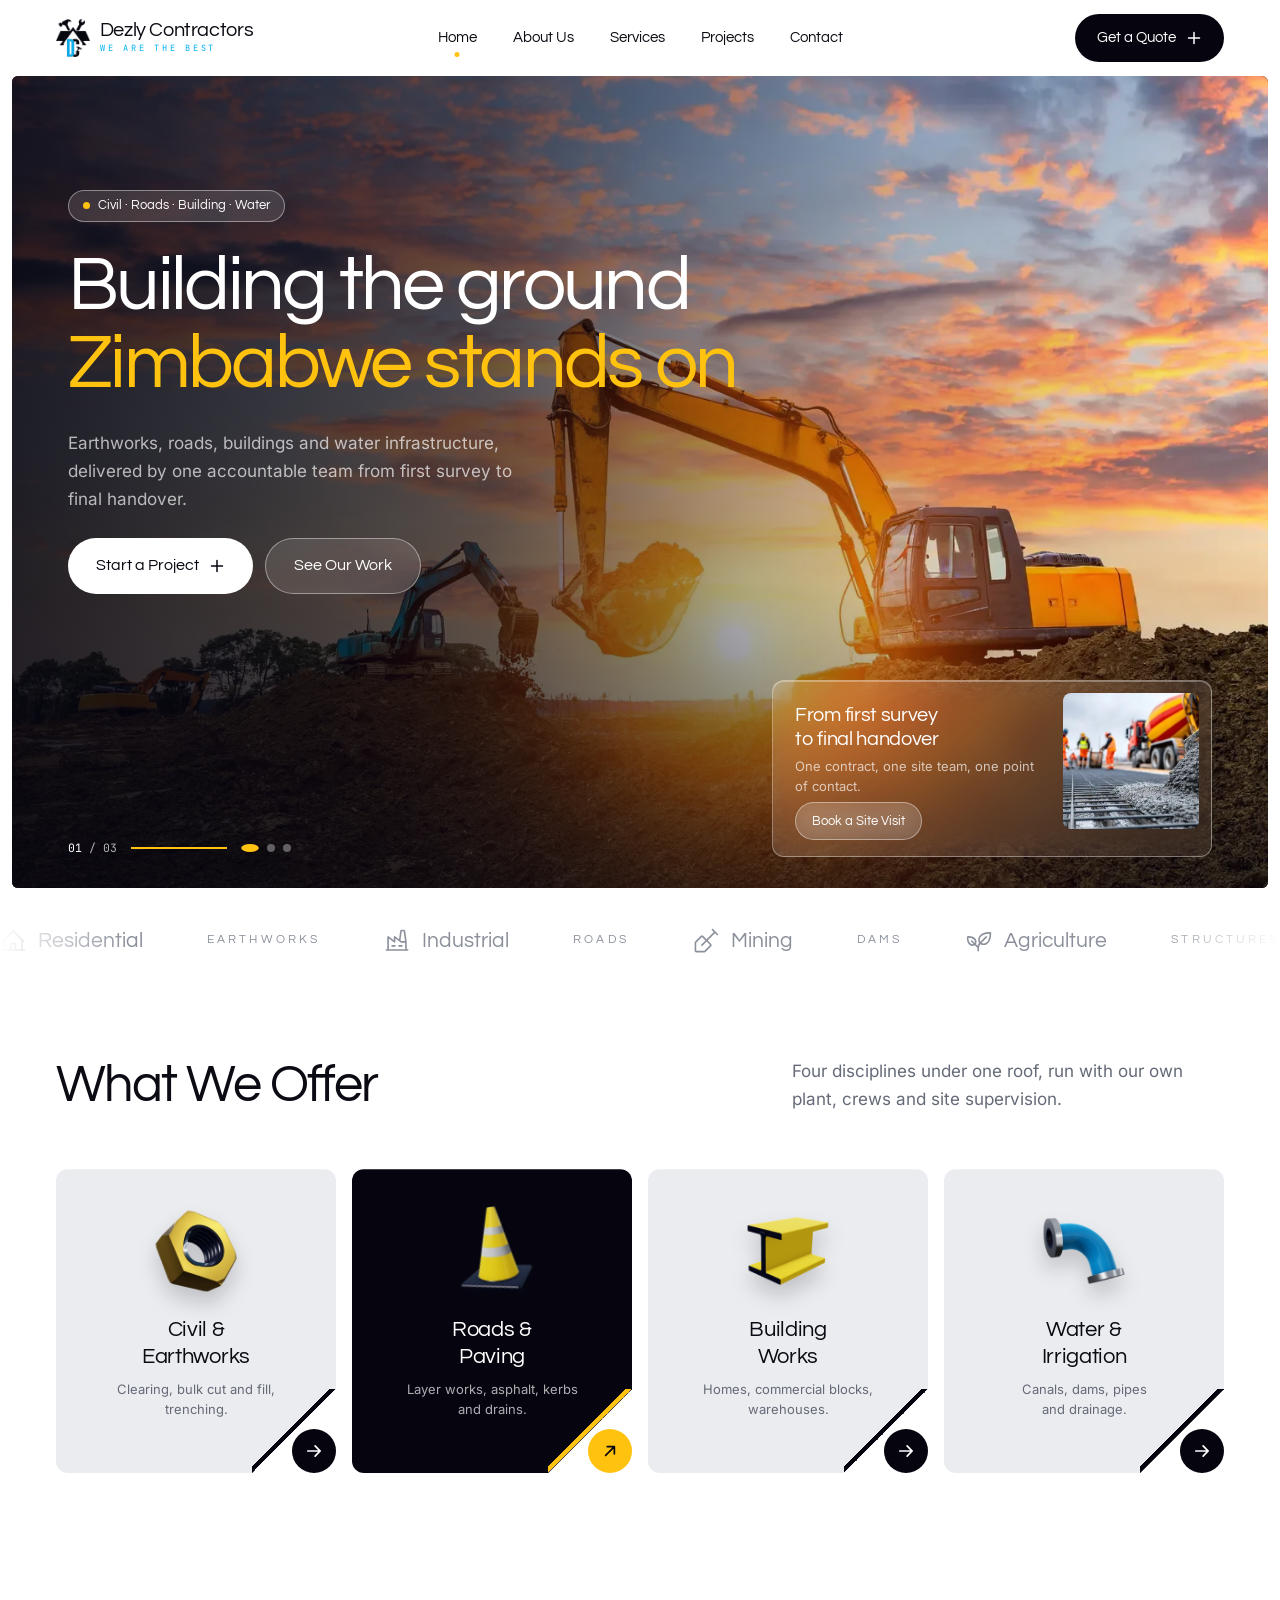
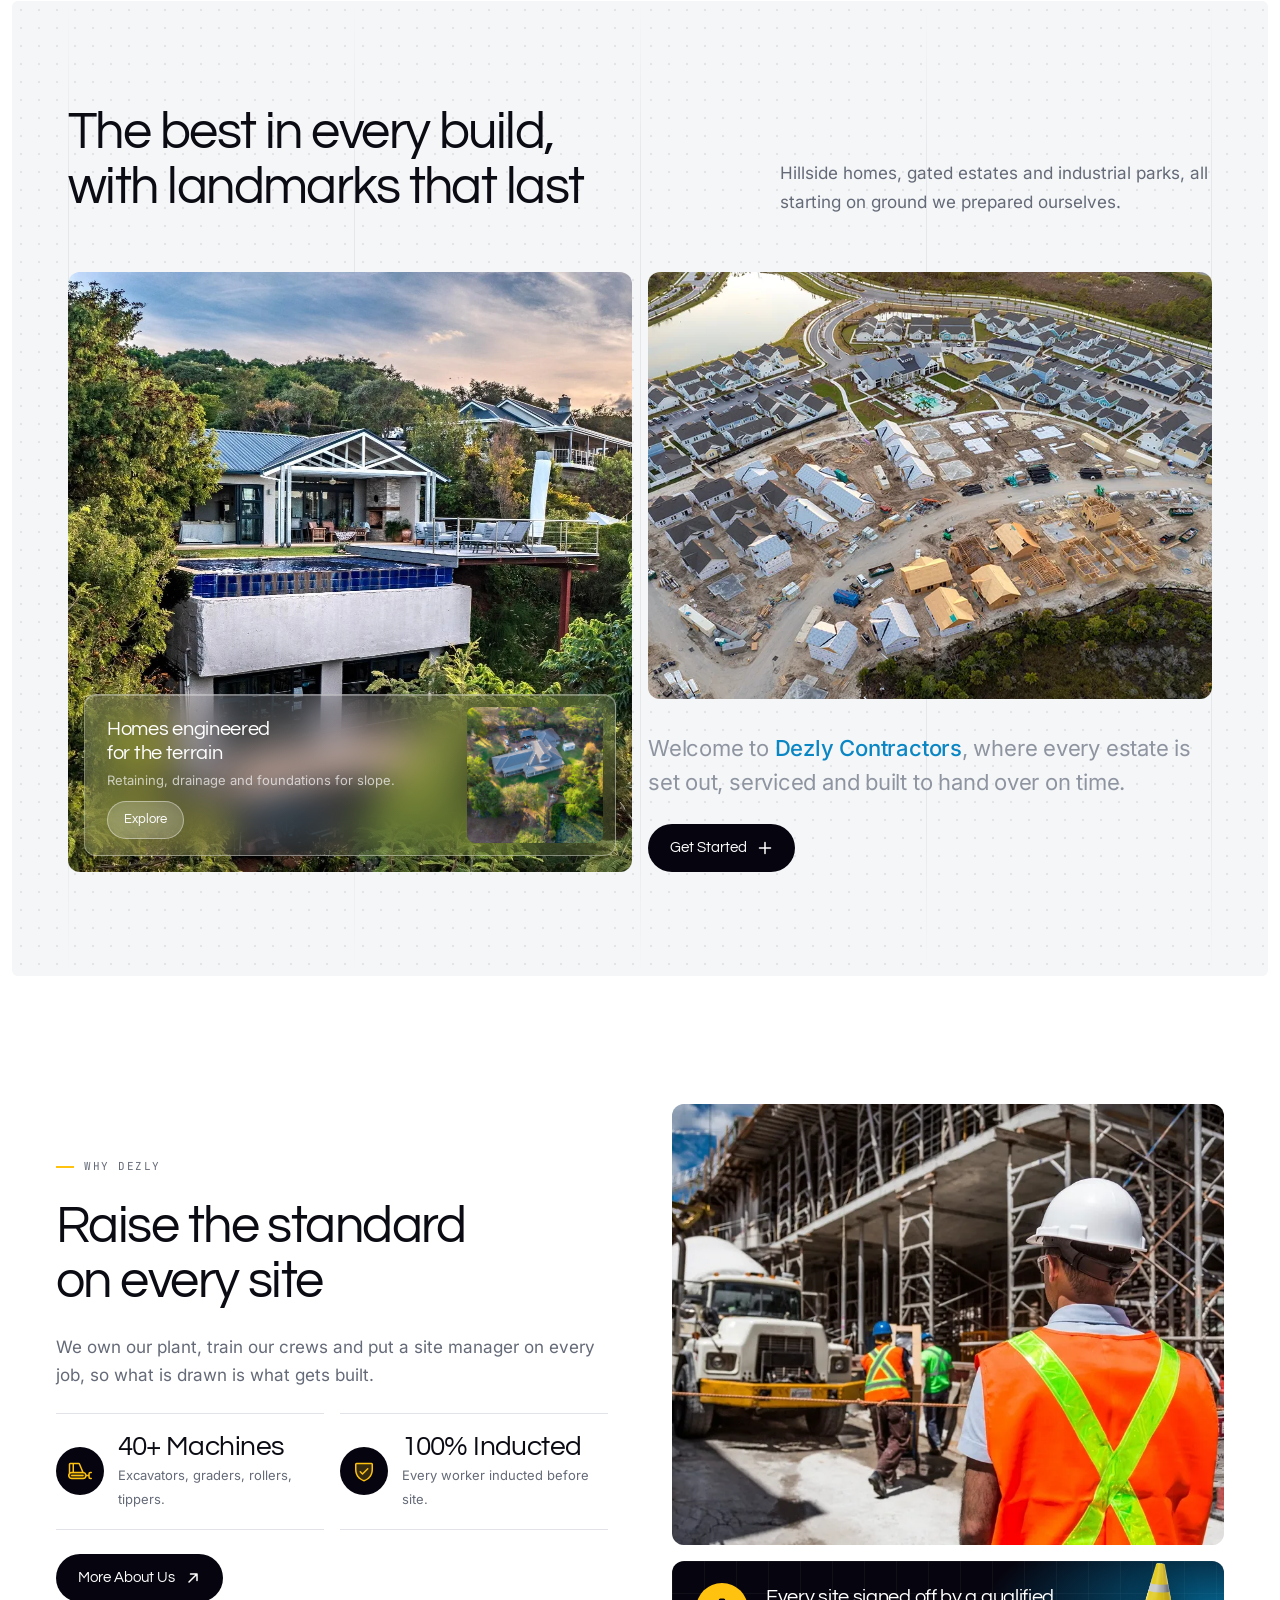
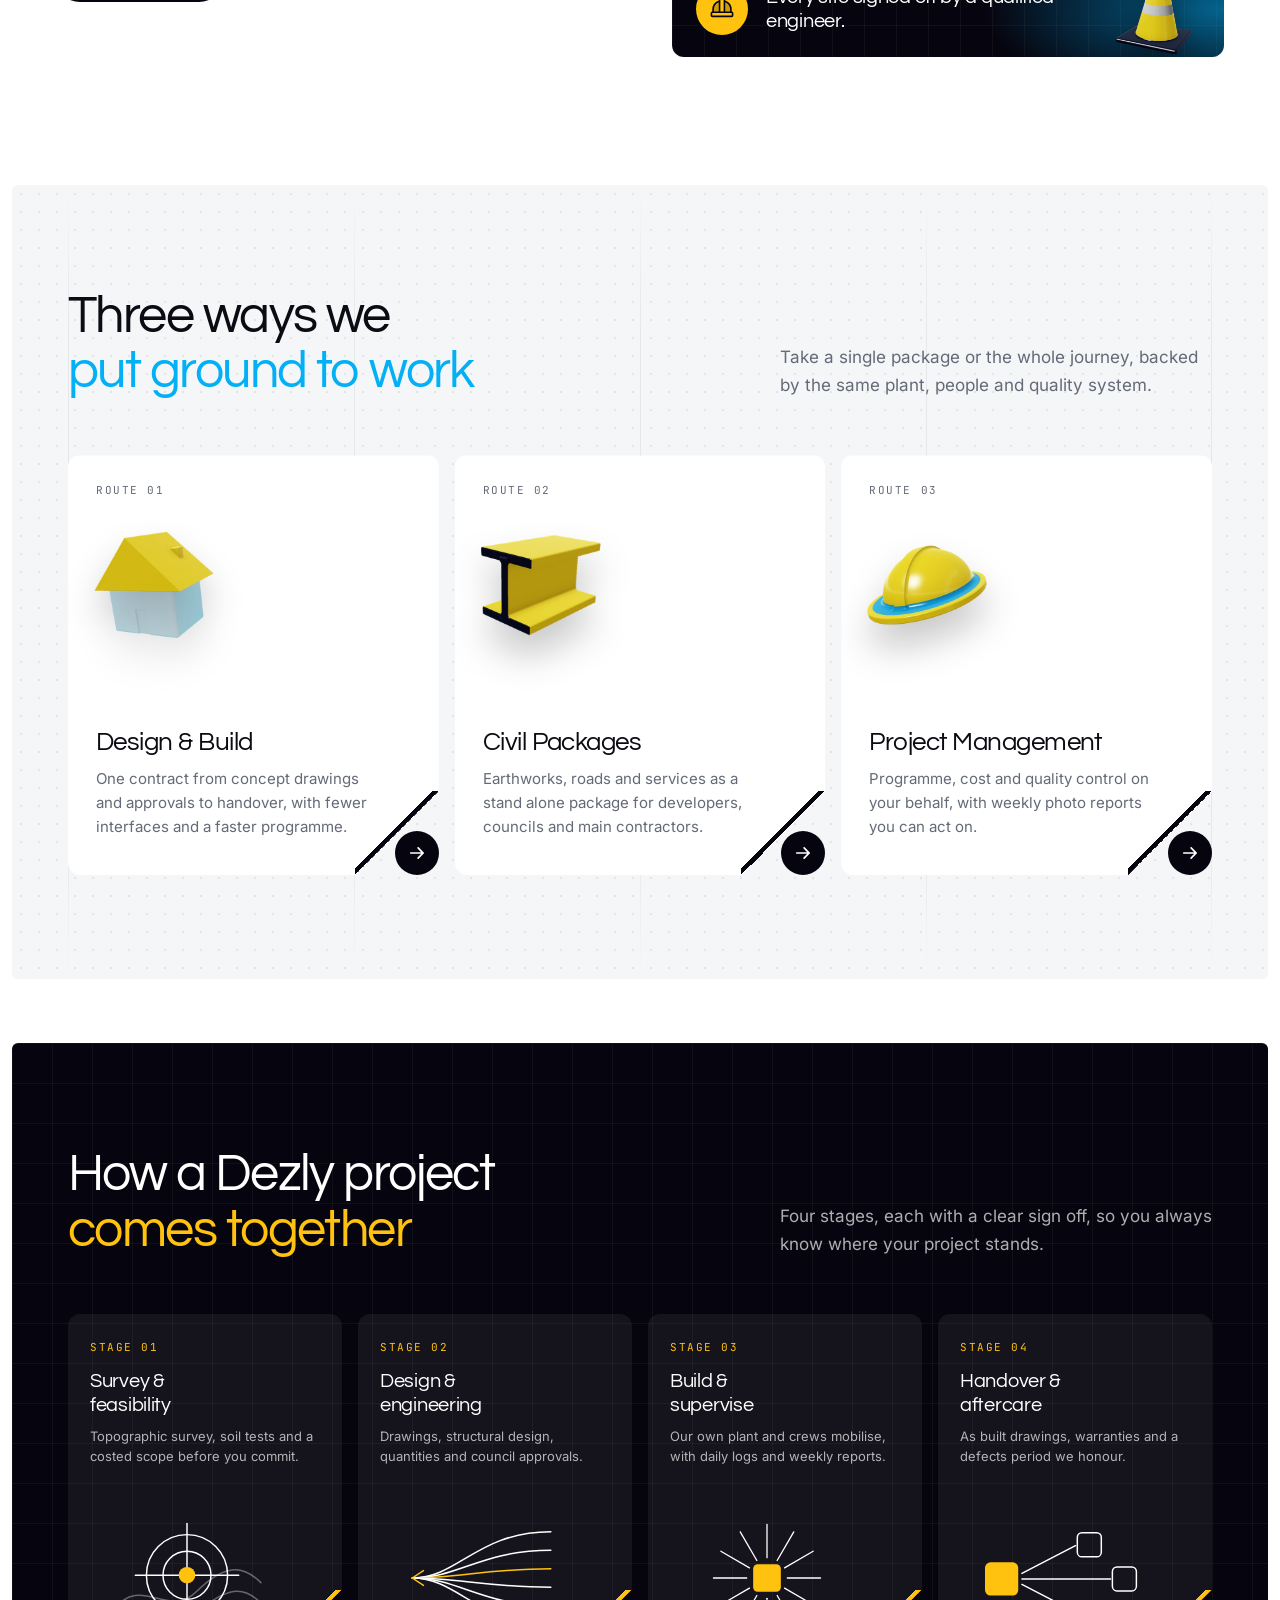
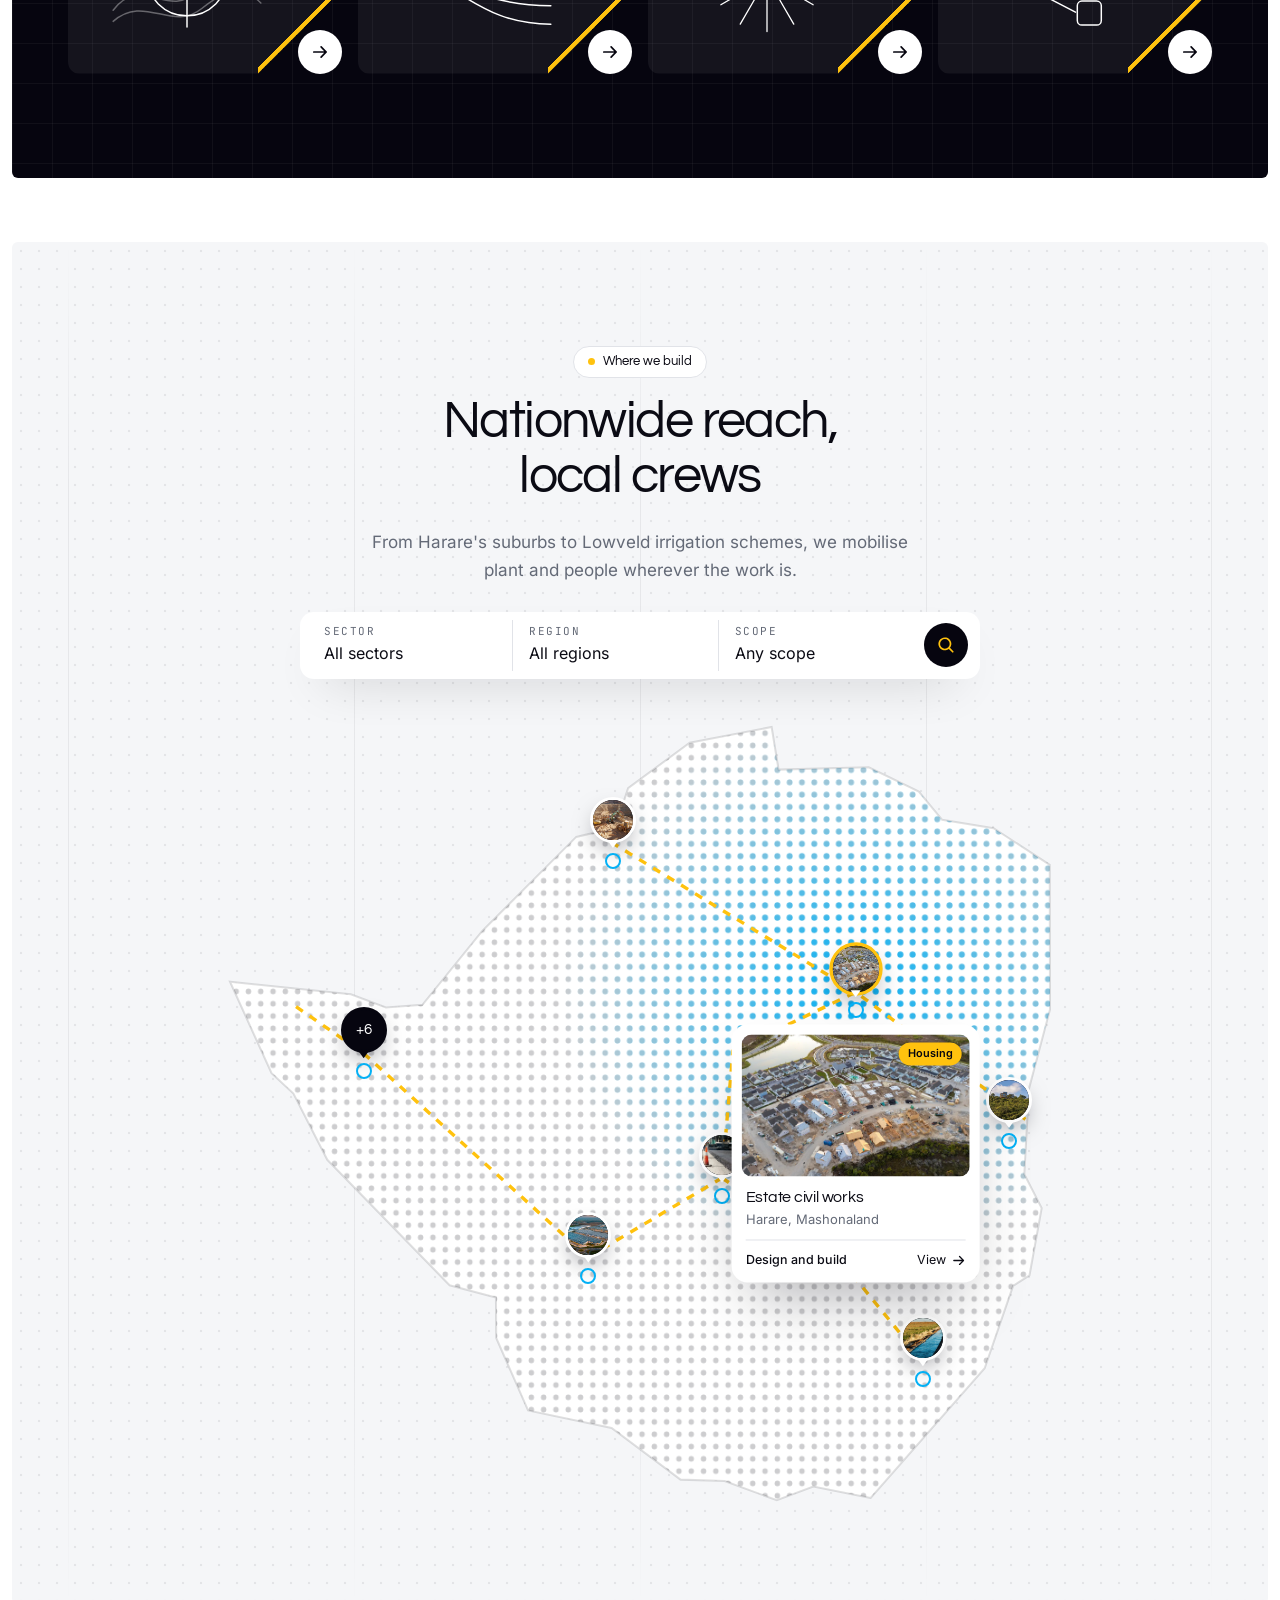
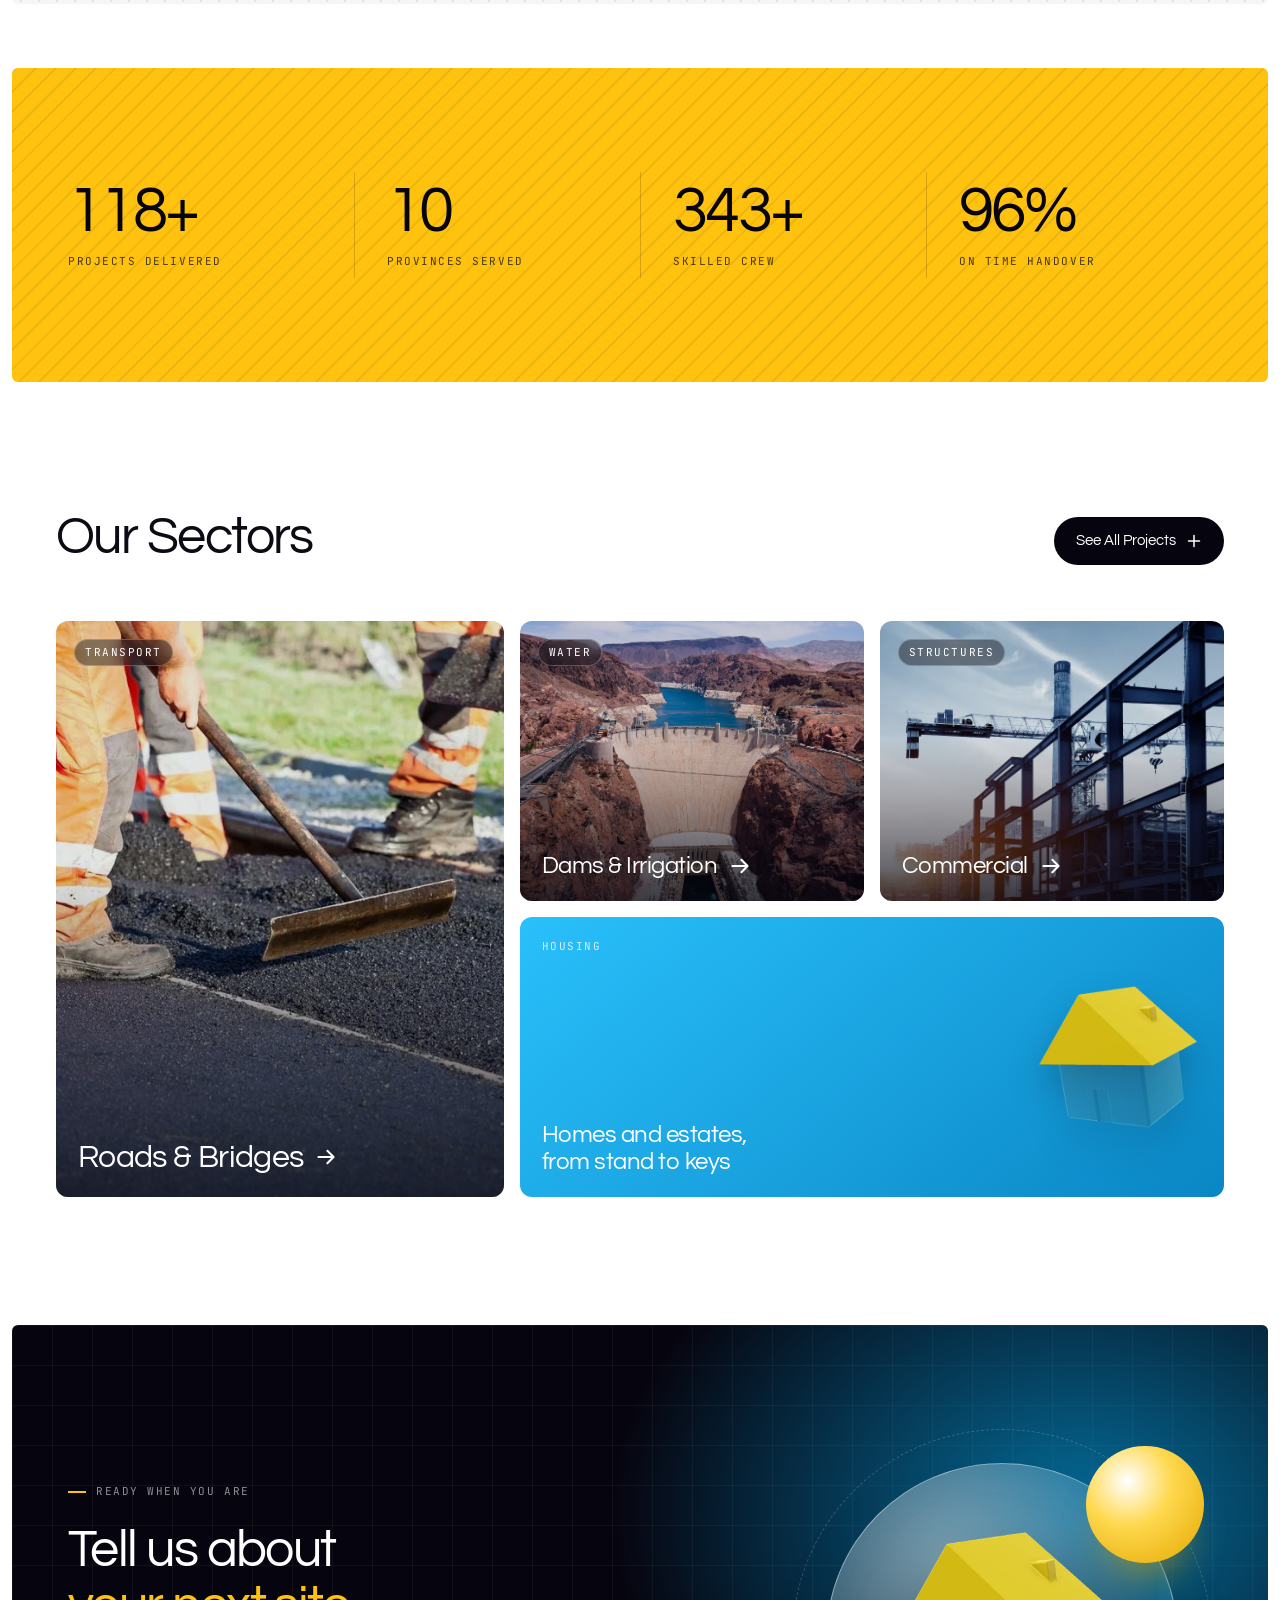
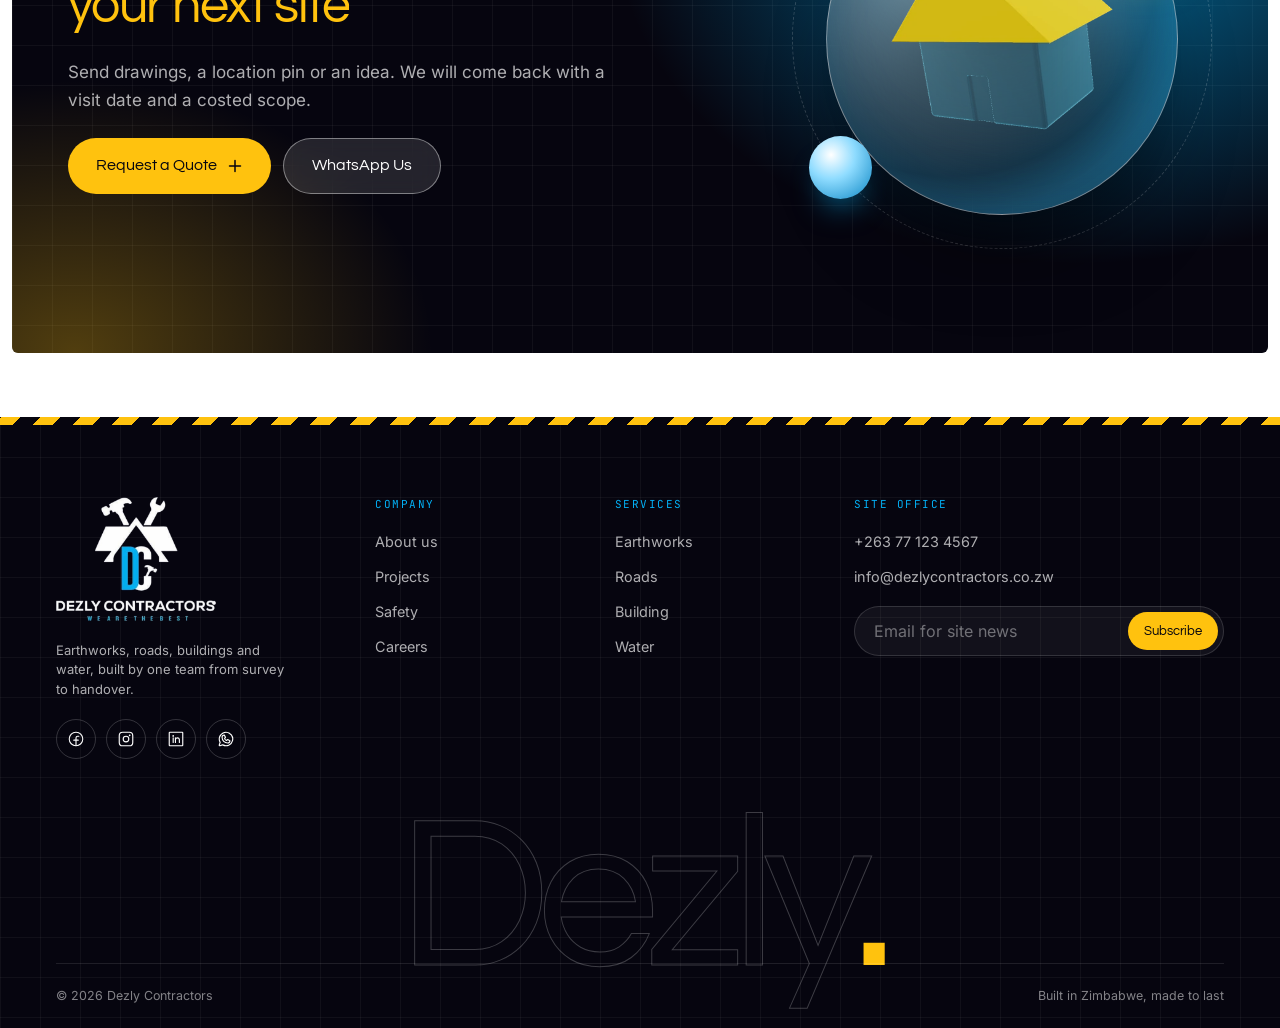
==== commit 4c56e8b5: "Link home as ./ so it resolves on static hosts Co-Authored-By: Claude Opus 5.5 <noreply@anthropic.co" ====
--- a/index.html
+++ b/index.html
@@ -29,13 +29,13 @@
 </div>
 <header class="header">
   <div class="container header__in">
-    <a class="brand" href="index.html" aria-label="Dezly Contractors home">
+    <a class="brand" href="./" aria-label="Dezly Contractors home">
       <img class="logo-dark" src="assets/img/logo-mark-dark.png" alt="" width="34" height="38">
       <img class="logo-light" src="assets/img/logo-mark-light.png" alt="" width="34" height="38">
       <span><b>Dezly Contractors</b><small>We are the best</small></span>
     </a>
     <nav class="nav" aria-label="Main">
-        <a href="index.html" aria-current="page">Home</a>
+        <a href="./" aria-current="page">Home</a>
         <a href="about.html">About Us</a>
         <a href="services.html">Services</a>
         <a href="projects.html">Projects</a>
@@ -49,7 +49,7 @@
   </div>
 </header>
 <nav class="drawer" id="drawer" aria-label="Mobile">
-    <a class="dl" href="index.html">Home<span>01</span></a>
+    <a class="dl" href="./">Home<span>01</span></a>
     <a class="dl" href="about.html">About Us<span>02</span></a>
     <a class="dl" href="services.html">Services<span>03</span></a>
     <a class="dl" href="projects.html">Projects<span>04</span></a>
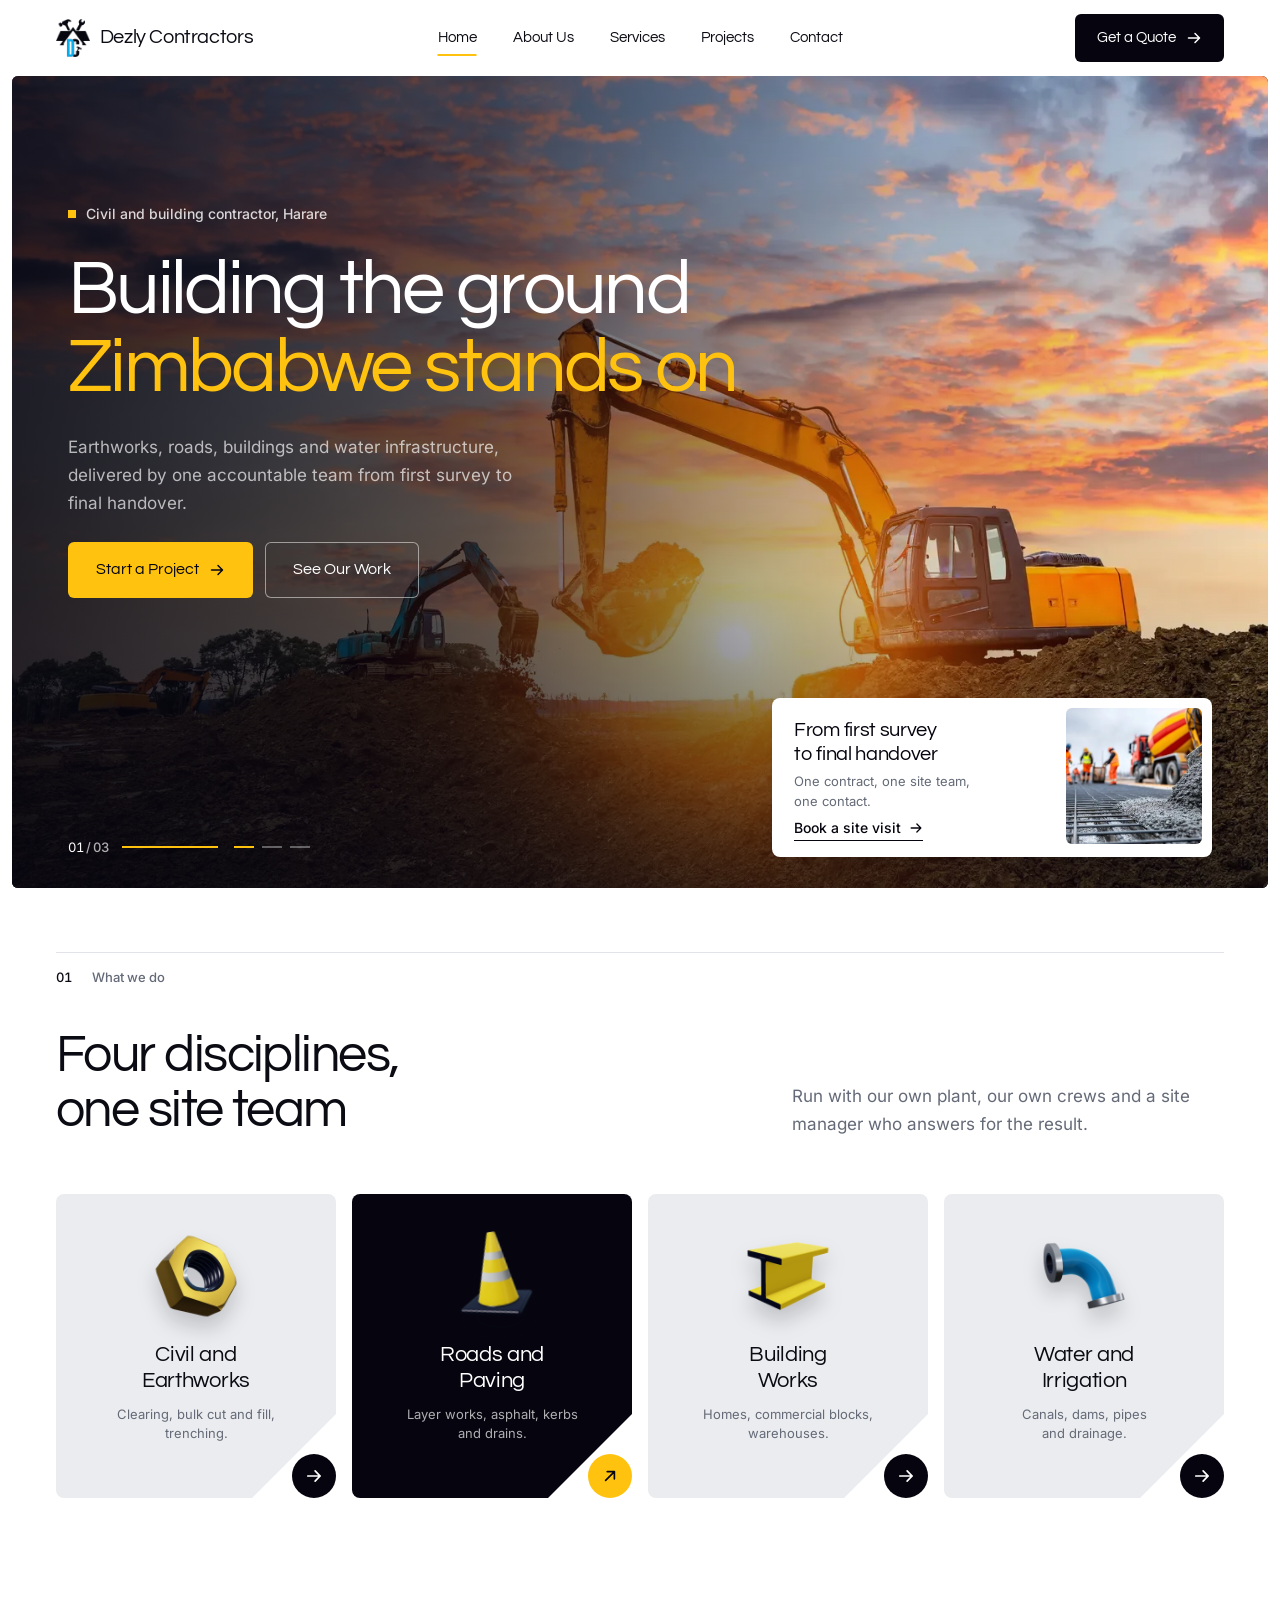
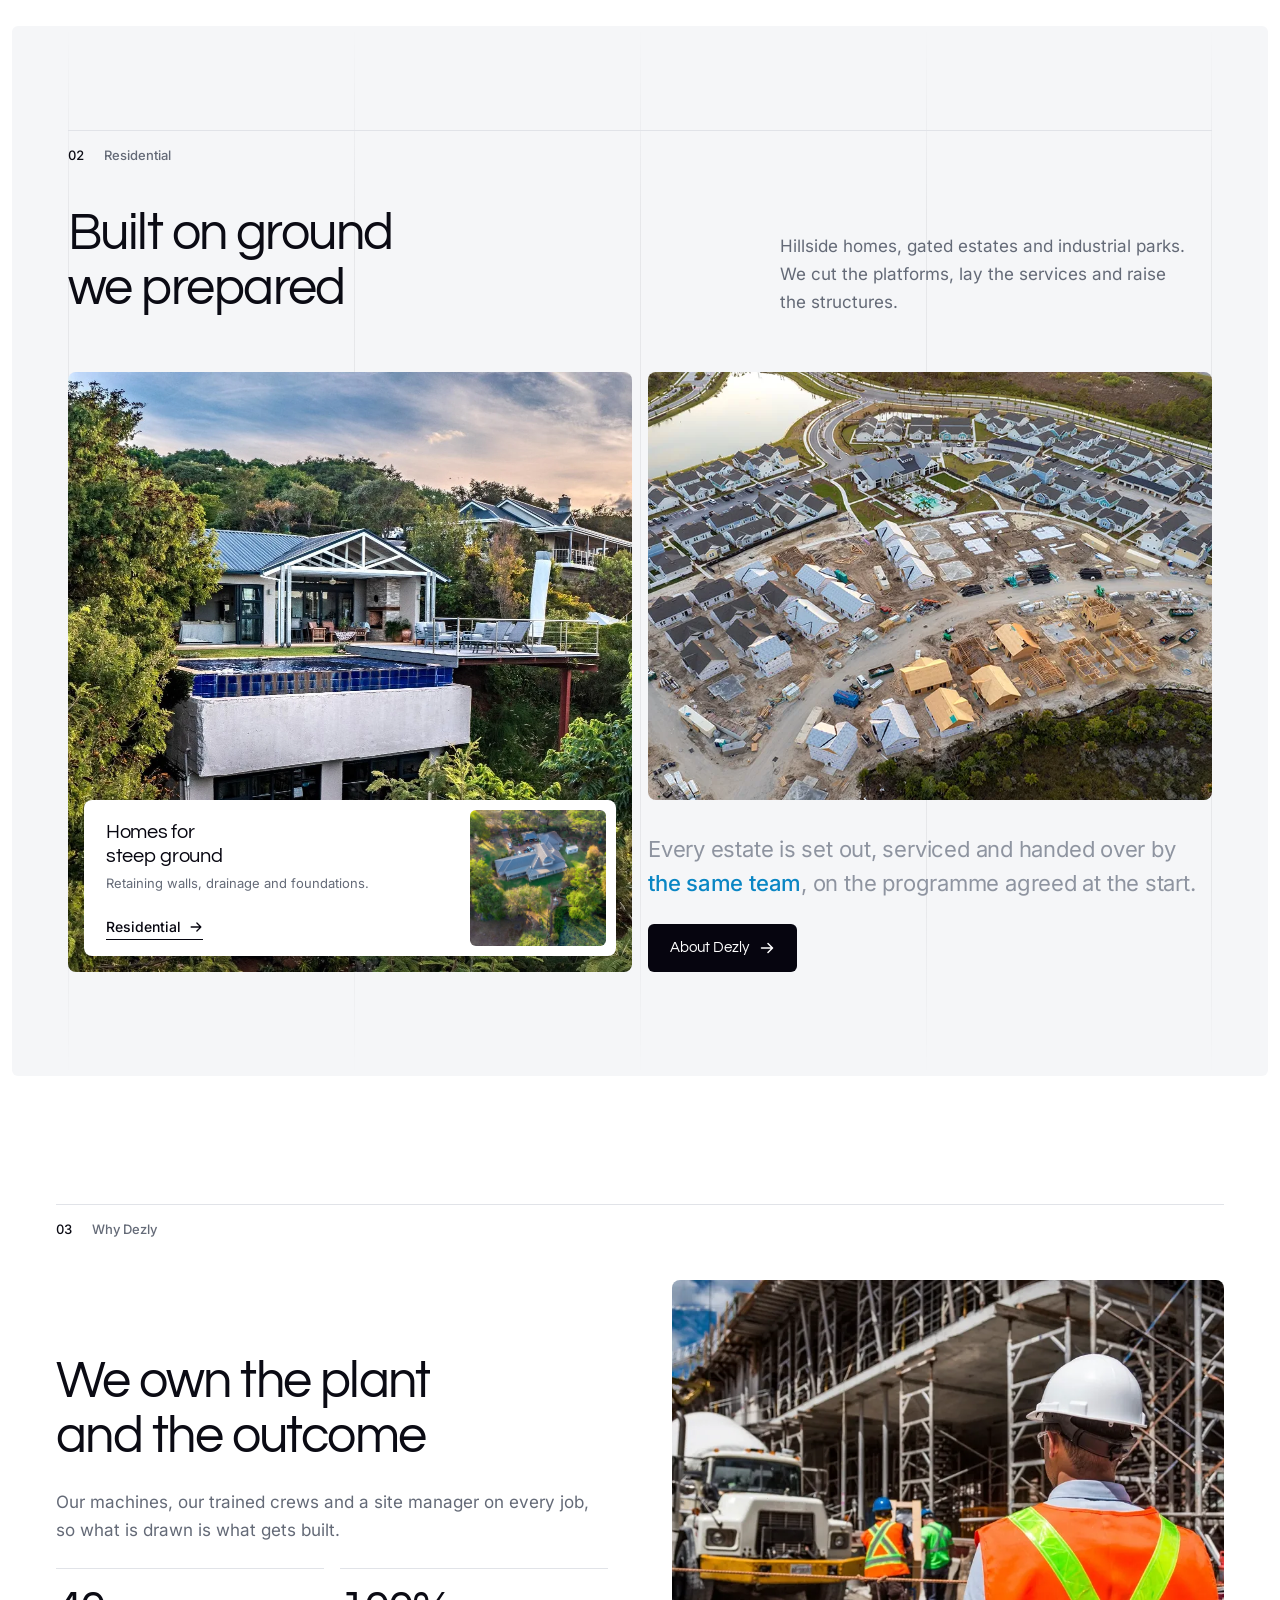
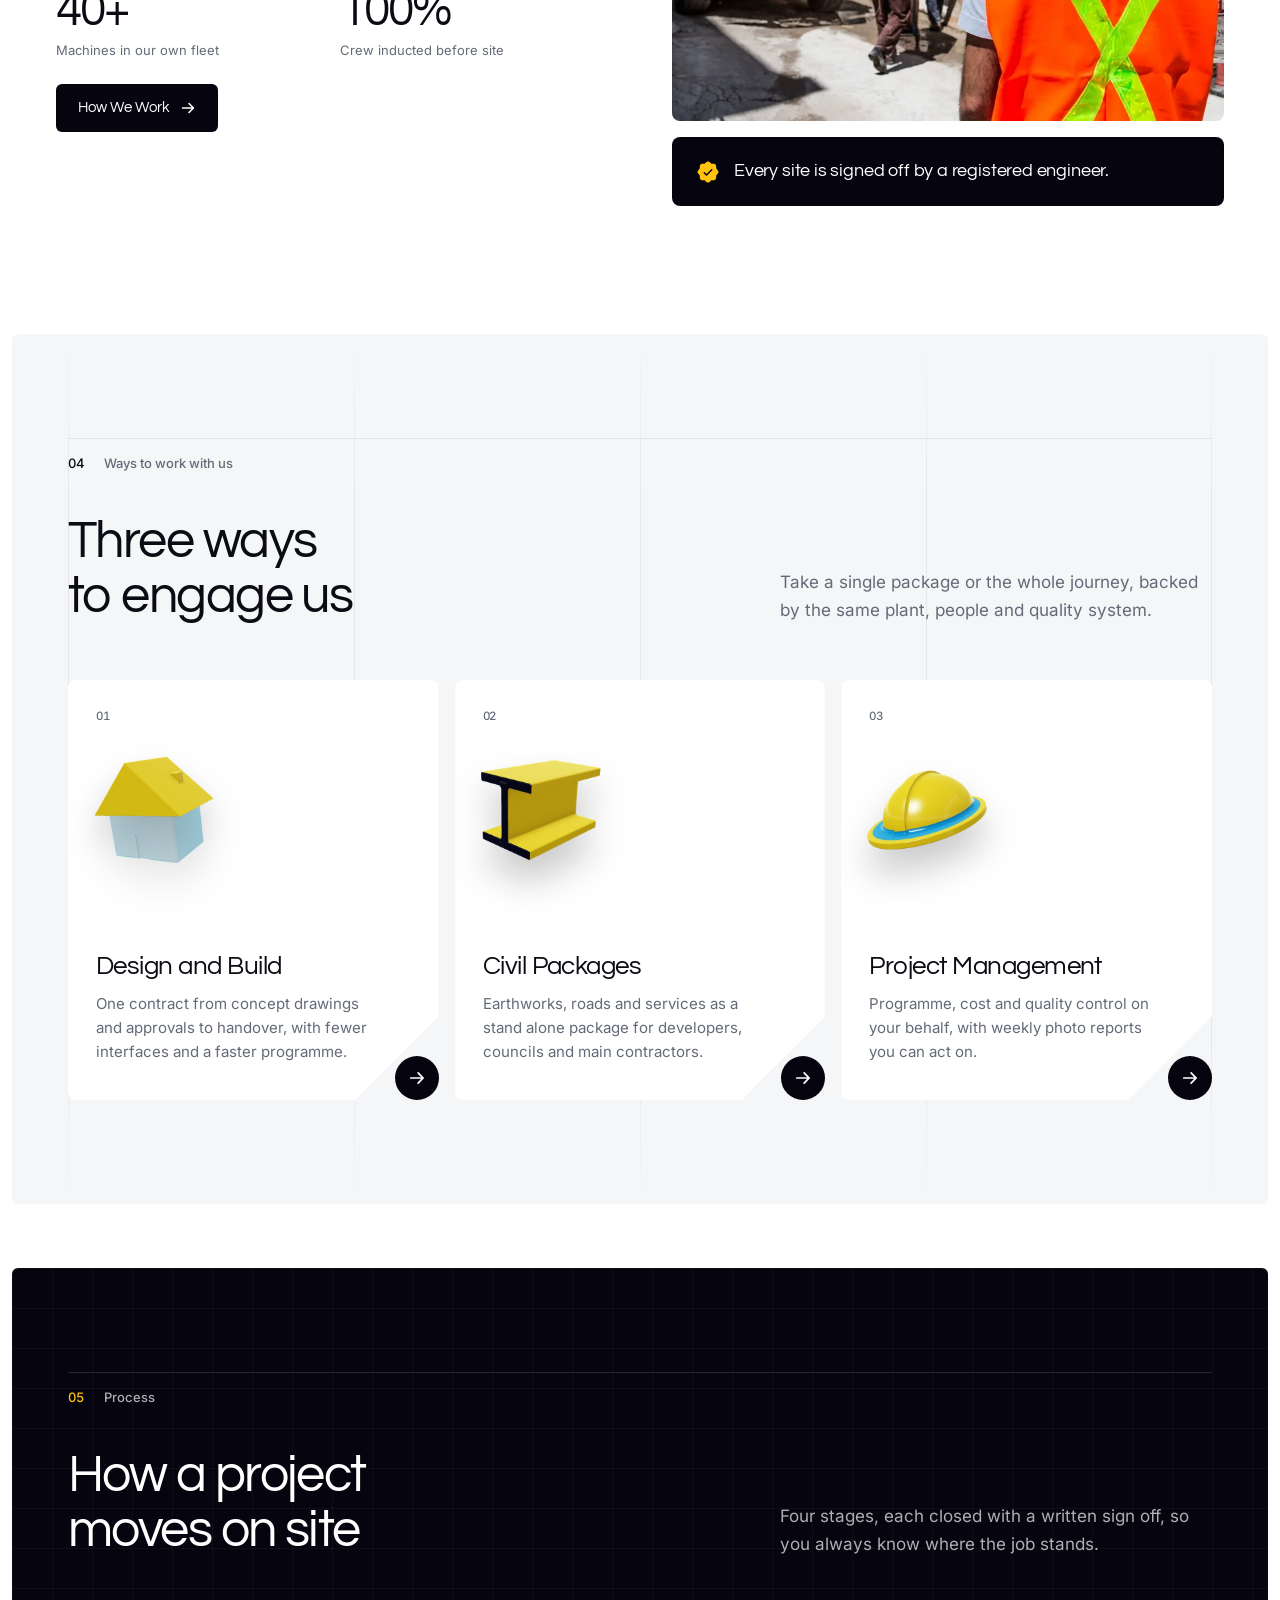
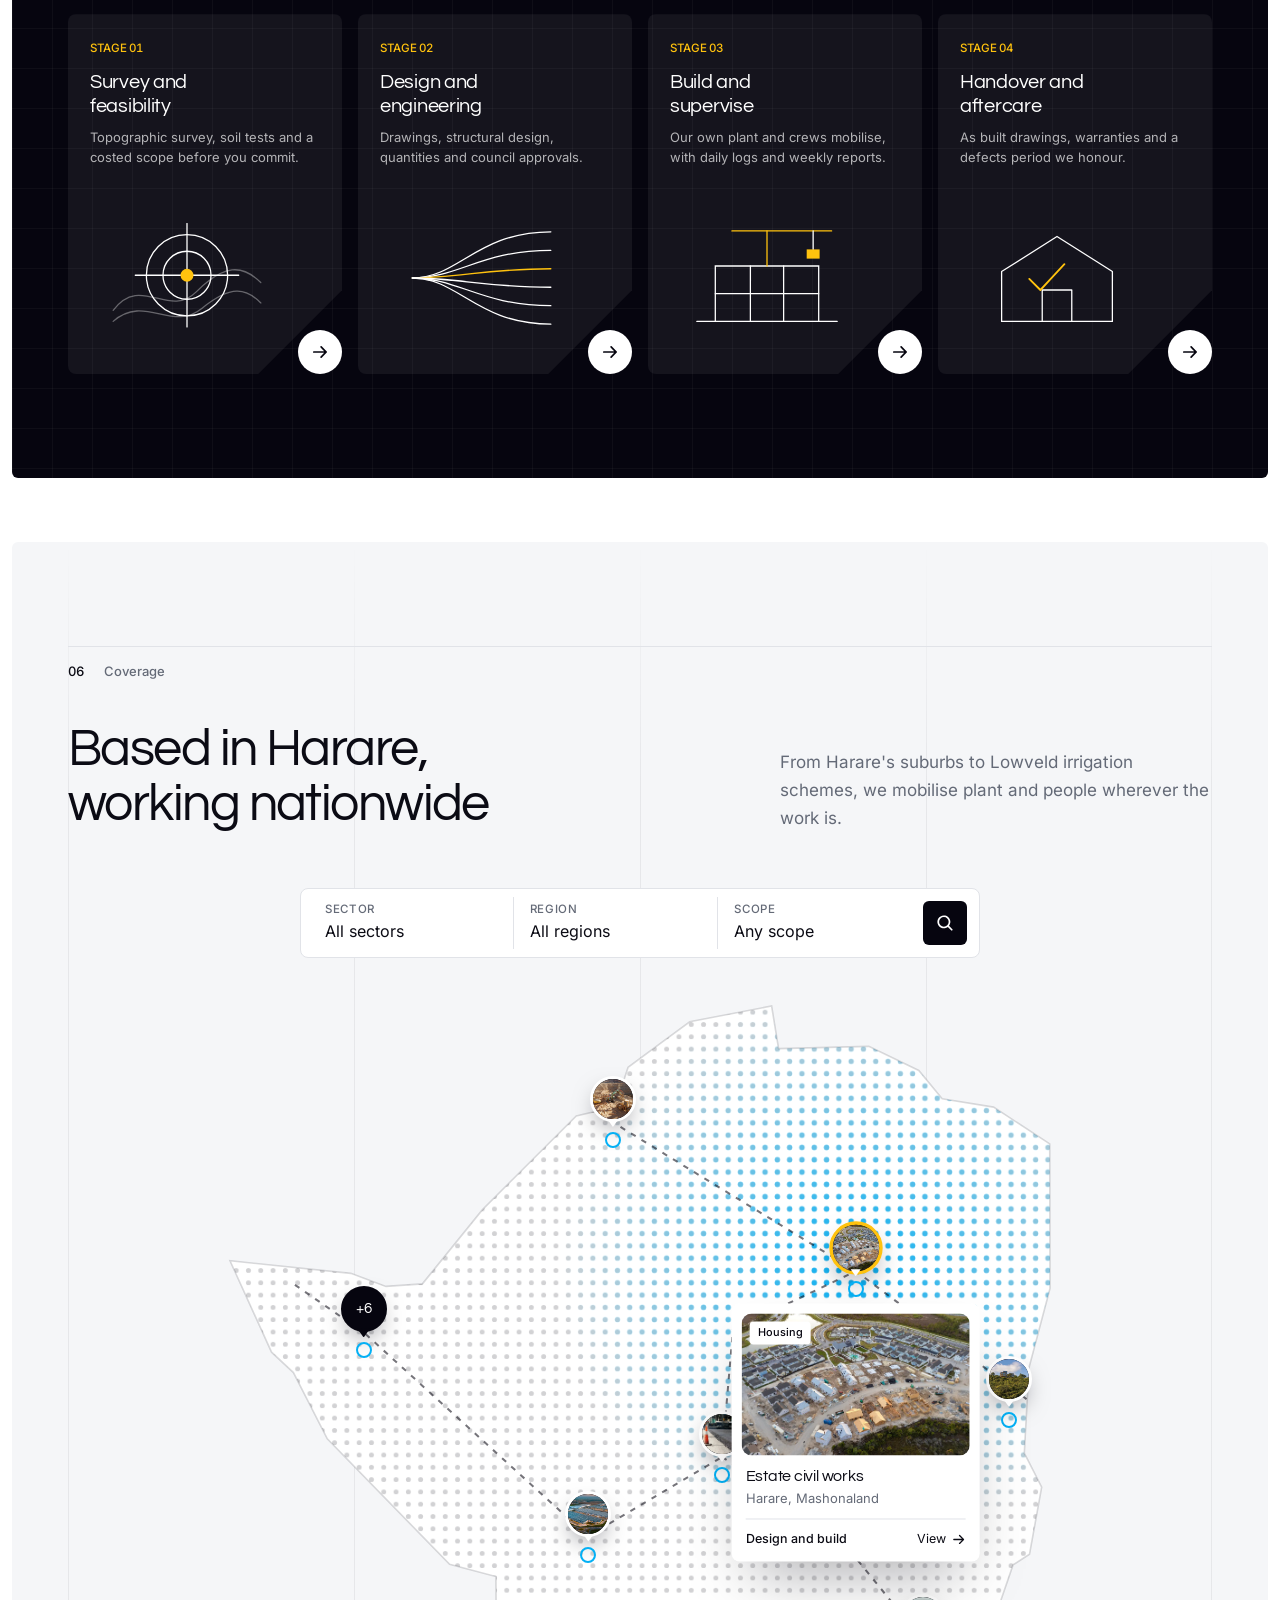
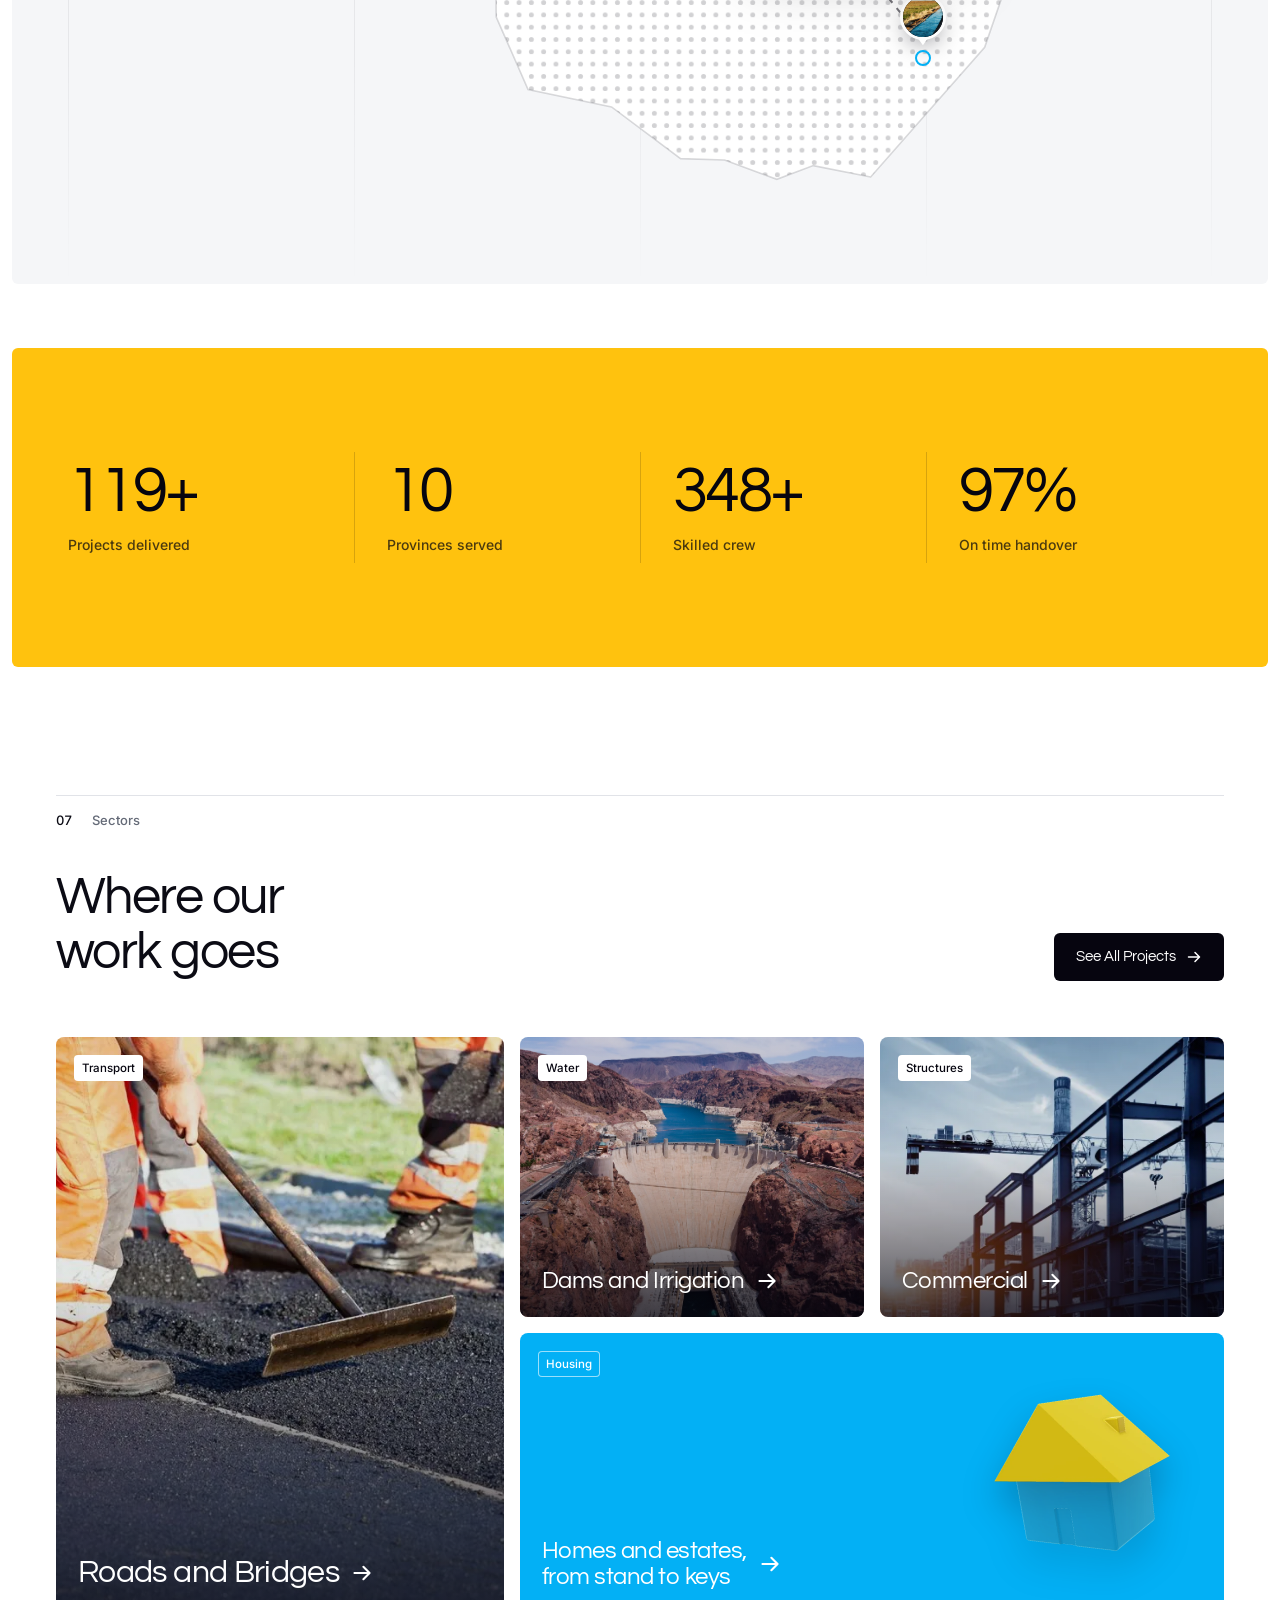
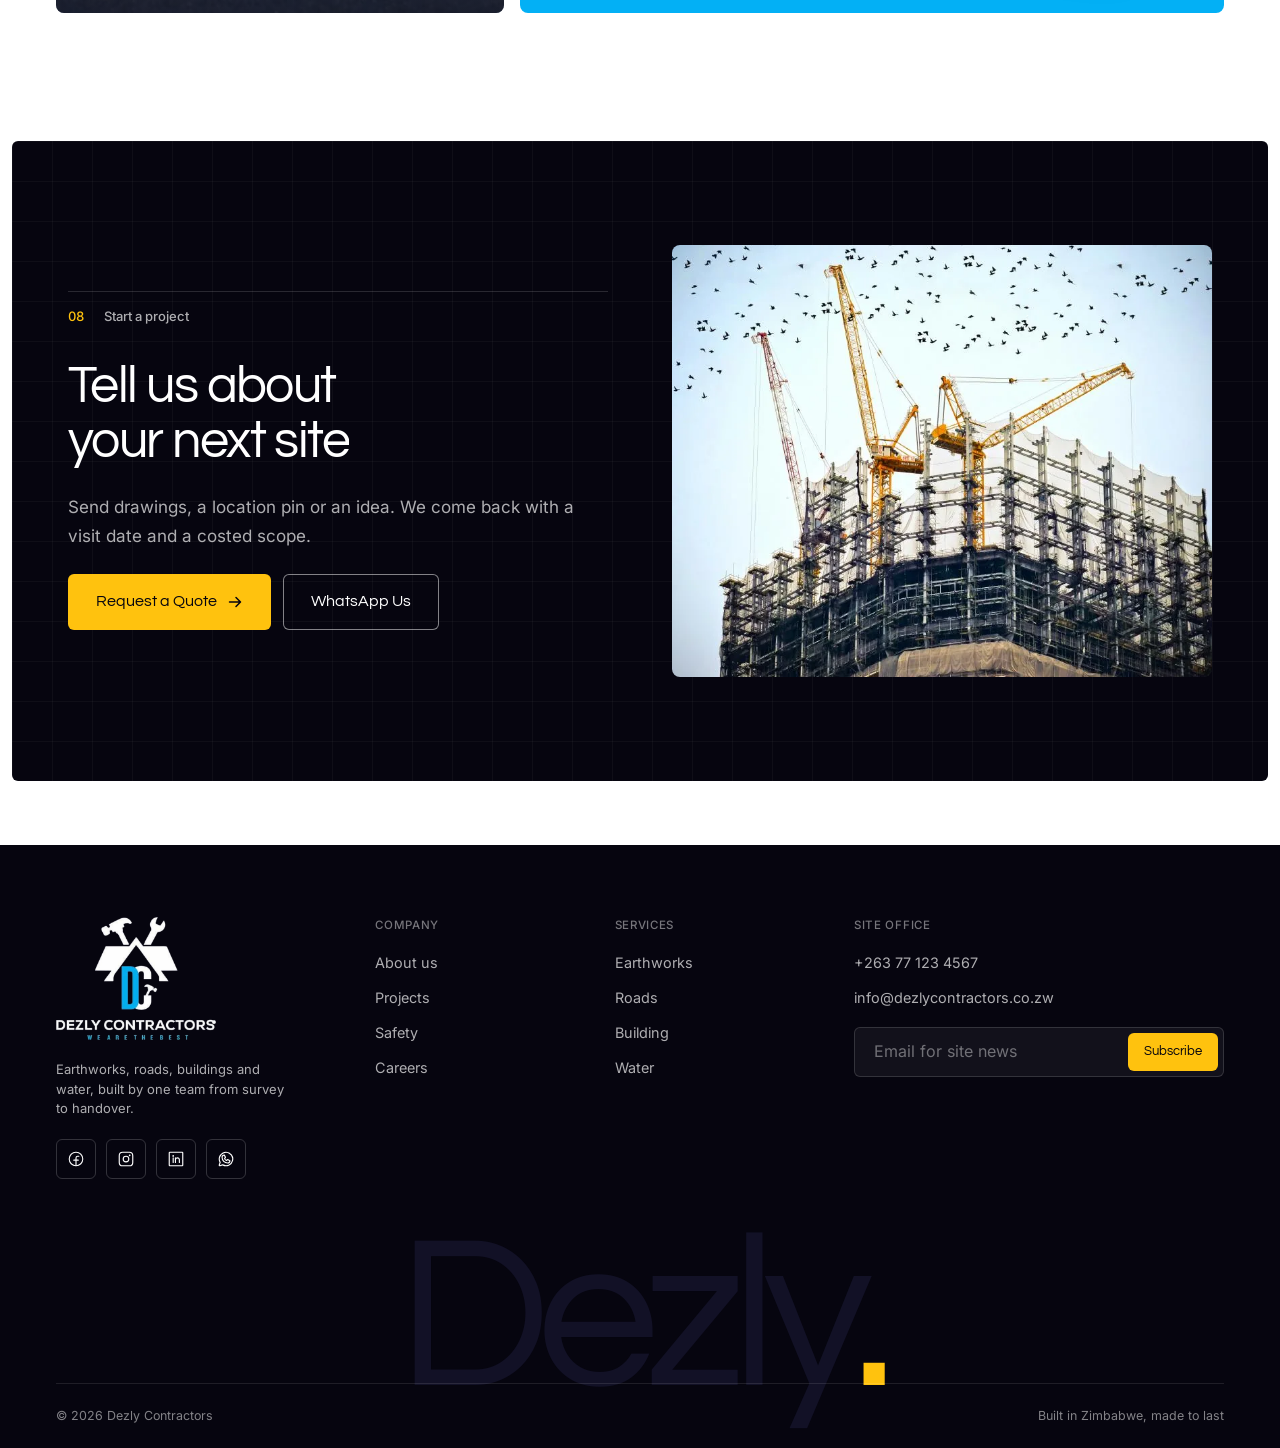
==== commit b1afeddf: "Refine design: remove generic AI patterns Indexed hairline section heads replace eyebrows and pills;" ====
--- a/index.html
+++ b/index.html
@@ -23,8 +23,6 @@
 <div class="loader" aria-hidden="true">
   <div class="loader__in">
     <img class="loader__mark" src="assets/img/logo-mark-light.png" alt="" width="84" height="95">
-    <div class="loader__bar"><i></i></div>
-    <div class="loader__txt">We are the best</div>
   </div>
 </div>
 <header class="header">
@@ -32,7 +30,7 @@
     <a class="brand" href="./" aria-label="Dezly Contractors home">
       <img class="logo-dark" src="assets/img/logo-mark-dark.png" alt="" width="34" height="38">
       <img class="logo-light" src="assets/img/logo-mark-light.png" alt="" width="34" height="38">
-      <span><b>Dezly Contractors</b><small>We are the best</small></span>
+      <b>Dezly Contractors</b>
     </a>
     <nav class="nav" aria-label="Main">
         <a href="./" aria-current="page">Home</a>
@@ -41,7 +39,7 @@
         <a href="projects.html">Projects</a>
         <a href="contact.html">Contact</a>
     </nav>
-    <a class="btn header__btn" href="contact.html">Get a Quote <svg class="ph" aria-hidden="true" focusable="false" xmlns="http://www.w3.org/2000/svg" viewBox="0 0 256 256" fill="currentColor"><path d="M228,128a12,12,0,0,1-12,12H140v76a12,12,0,0,1-24,0V140H40a12,12,0,0,1,0-24h76V40a12,12,0,0,1,24,0v76h76A12,12,0,0,1,228,128Z"/></svg></a>
+    <a class="btn header__btn" href="contact.html">Get a Quote <svg class="ph" aria-hidden="true" focusable="false" xmlns="http://www.w3.org/2000/svg" viewBox="0 0 256 256" fill="currentColor"><path d="M224.49,136.49l-72,72a12,12,0,0,1-17-17L187,140H40a12,12,0,0,1,0-24H187L135.51,64.48a12,12,0,0,1,17-17l72,72A12,12,0,0,1,224.49,136.49Z"/></svg></a>
     <a class="btn btn--sm header__quote" href="contact.html">Get a Quote</a>
     <button class="burger" type="button" aria-label="Open menu" aria-expanded="false" aria-controls="drawer">
       <span class="i-open"><svg class="ph" aria-hidden="true" focusable="false" xmlns="http://www.w3.org/2000/svg" viewBox="0 0 256 256" fill="currentColor"><path d="M224,128a8,8,0,0,1-8,8H40a8,8,0,0,1,0-16H216A8,8,0,0,1,224,128ZM40,72H216a8,8,0,0,0,0-16H40a8,8,0,0,0,0,16ZM216,184H40a8,8,0,0,0,0,16H216a8,8,0,0,0,0-16Z"/></svg></span><span class="i-close"><svg class="ph" aria-hidden="true" focusable="false" xmlns="http://www.w3.org/2000/svg" viewBox="0 0 256 256" fill="currentColor"><path d="M205.66,194.34a8,8,0,0,1-11.32,11.32L128,139.31,61.66,205.66a8,8,0,0,1-11.32-11.32L116.69,128,50.34,61.66A8,8,0,0,1,61.66,50.34L128,116.69l66.34-66.35a8,8,0,0,1,11.32,11.32L139.31,128Z"/></svg></span>
@@ -61,7 +59,7 @@
 
   <!-- HERO -->
   <section class="hero">
-    <div class="frame" data-tilt>
+    <div class="frame">
       <div class="slides" aria-hidden="true">
         <img class="is-on" src="assets/img/hero-excavator.webp" alt="" width="1500" height="1000" fetchpriority="high">
         <img src="assets/img/hero-earthworks.webp" alt="" width="2200" height="1238">
@@ -69,18 +67,18 @@
       </div>
       <div class="scrim"></div>
       <div class="container hero__body">
-        <span class="pill rv" style="--d:100ms"><span class="dot"></span>Civil · Roads · Building · Water</span>
+        <p class="kicker rv" style="--d:100ms"><span class="d">Civil and building contractor, Harare</span><span class="m">Civil and building, Harare</span></p>
         <h1 class="t-h1" data-split><span class="d">Building the ground<br><span class="hl-yellow">Zimbabwe stands on</span></span><span class="m">We build<br>the ground<br><span class="hl-yellow">you stand on</span></span></h1>
         <p class="t-lede rv" style="--d:450ms"><span class="d">Earthworks, roads, buildings and water infrastructure, delivered by one accountable team from first survey to final handover.</span><span class="m">Earthworks, roads, buildings and water, built by one team from survey to handover.</span></p>
         <div class="btns rv" style="--d:600ms">
-          <a class="btn btn--white btn--lg" href="contact.html"><span class="d">Start a Project</span><span class="m">Get a Quote</span> <svg class="ph" aria-hidden="true" focusable="false" xmlns="http://www.w3.org/2000/svg" viewBox="0 0 256 256" fill="currentColor"><path d="M228,128a12,12,0,0,1-12,12H140v76a12,12,0,0,1-24,0V140H40a12,12,0,0,1,0-24h76V40a12,12,0,0,1,24,0v76h76A12,12,0,0,1,228,128Z"/></svg></a>
-          <a class="btn btn--glass btn--lg" href="projects.html"><span class="d">See Our Work</span><span class="m">Our Work</span></a>
+          <a class="btn btn--yellow btn--lg" href="contact.html"><span class="d">Start a Project</span><span class="m">Get a Quote</span> <svg class="ph" aria-hidden="true" focusable="false" xmlns="http://www.w3.org/2000/svg" viewBox="0 0 256 256" fill="currentColor"><path d="M224.49,136.49l-72,72a12,12,0,0,1-17-17L187,140H40a12,12,0,0,1,0-24H187L135.51,64.48a12,12,0,0,1,17-17l72,72A12,12,0,0,1,224.49,136.49Z"/></svg></a>
+          <a class="btn btn--line btn--lg" href="projects.html"><span class="d">See Our Work</span><span class="m">Our Work</span></a>
         </div>
       </div>
       <div class="hero__foot">
         <div class="container">
           <div class="counter rv" style="--d:900ms">
-            <span><b>01</b> / 03</span>
+            <span class="num"><b>01</b> / 03</span>
             <span class="track"><i></i></span>
             <div class="dots">
               <button type="button" aria-label="Show slide 1"></button>
@@ -88,49 +86,34 @@
               <button type="button" aria-label="Show slide 3"></button>
             </div>
           </div>
-          <div class="gcard glass rv" style="--d:750ms">
+          <a class="gcard rv" style="--d:750ms" href="contact.html">
             <div class="gcard__txt">
               <h2 class="t-h4">From first survey<br>to final handover</h2>
-              <p class="t-small"><span class="d">One contract, one site team, one point of contact.</span><span class="m">One contract, one site team.</span></p>
-              <a class="btn btn--glass btn--sm" href="contact.html"><span class="d">Book a Site Visit</span><span class="m">Book a Visit</span></a>
+              <p class="t-small"><span class="d">One contract, one site team, one contact.</span><span class="m">One contract, one site team.</span></p>
+              <span class="link"><span class="d">Book a site visit</span><span class="m">Book a visit</span> <svg class="ph" aria-hidden="true" focusable="false" xmlns="http://www.w3.org/2000/svg" viewBox="0 0 256 256" fill="currentColor"><path d="M224.49,136.49l-72,72a12,12,0,0,1-17-17L187,140H40a12,12,0,0,1,0-24H187L135.51,64.48a12,12,0,0,1,17-17l72,72A12,12,0,0,1,224.49,136.49Z"/></svg></span>
             </div>
             <div class="gcard__img"><img src="assets/img/concrete-pour.webp" alt="Concrete poured over steel reinforcement" width="643" height="360"></div>
-          </div>
-        </div>
-      </div>
-    </div>
-  </section>
-
-  <!-- SECTOR STRIP -->
-  <div class="marquee" aria-label="Sectors we serve">
-    <div class="marquee__track">
-      <span class="marquee__item"><svg class="ph" aria-hidden="true" focusable="false" xmlns="http://www.w3.org/2000/svg" viewBox="0 0 256 256" fill="currentColor"><path d="M240,208H224V136l2.34,2.34A8,8,0,0,0,237.66,127L139.31,28.68a16,16,0,0,0-22.62,0L18.34,127a8,8,0,0,0,11.32,11.31L32,136v72H16a8,8,0,0,0,0,16H240a8,8,0,0,0,0-16ZM48,120l80-80,80,80v88H160V152a8,8,0,0,0-8-8H104a8,8,0,0,0-8,8v56H48Zm96,88H112V160h32Z"/></svg> Residential</span><span class="marquee__item t-label">Earthworks</span>
-      <span class="marquee__item"><svg class="ph" aria-hidden="true" focusable="false" xmlns="http://www.w3.org/2000/svg" viewBox="0 0 256 256" fill="currentColor"><path d="M116,176a8,8,0,0,1-8,8H80a8,8,0,0,1,0-16h28A8,8,0,0,1,116,176Zm60-8H148a8,8,0,0,0,0,16h28a8,8,0,0,0,0-16Zm64,48a8,8,0,0,1-8,8H24a8,8,0,0,1,0-16h8V88a8,8,0,0,1,12.8-6.4L96,120V88a8,8,0,0,1,12.8-6.4l38.74,29.05L159.1,29.74A16.08,16.08,0,0,1,174.94,16h18.12A16.08,16.08,0,0,1,208.9,29.74l15,105.13s.08.78.08,1.13v72h8A8,8,0,0,1,240,216Zm-77.86-94.4,8.53,6.4h36.11L193.06,32H174.94ZM48,208H208V144H168a8,8,0,0,1-4.8-1.6l-14.4-10.8,0,0L112,104v32a8,8,0,0,1-12.8,6.4L48,104Z"/></svg> Industrial</span><span class="marquee__item t-label">Roads</span>
-      <span class="marquee__item"><svg class="ph" aria-hidden="true" focusable="false" xmlns="http://www.w3.org/2000/svg" viewBox="0 0 256 256" fill="currentColor"><path d="M245.66,58.34l-48-48a8,8,0,0,0-11.32,11.32L204.69,40l-71,71L99.31,76.68a16,16,0,0,0-22.62,0l-56,56A15.89,15.89,0,0,0,16,144v80a16,16,0,0,0,16,16h80a15.86,15.86,0,0,0,11.31-4.69l56-56a16,16,0,0,0,0-22.62L145,122.34l71-71,18.34,18.35a8,8,0,0,0,11.32-11.32ZM168,168l-56,56H32V144L88,88l34.34,34.34-40,40a8,8,0,0,0,11.32,11.32l40-40Z"/></svg> Mining</span><span class="marquee__item t-label">Dams</span>
-      <span class="marquee__item"><svg class="ph" aria-hidden="true" focusable="false" xmlns="http://www.w3.org/2000/svg" viewBox="0 0 256 256" fill="currentColor"><path d="M247.63,47.89a8,8,0,0,0-7.52-7.52c-51.76-3-93.32,12.74-111.18,42.22-11.8,19.49-11.78,43.16-.16,65.74a71.34,71.34,0,0,0-14.17,27L98.33,159c7.82-16.33,7.52-33.35-1-47.49-13.2-21.79-43.67-33.47-81.5-31.25a8,8,0,0,0-7.52,7.52c-2.23,37.83,9.46,68.3,31.25,81.5A45.82,45.82,0,0,0,63.44,176,54.58,54.58,0,0,0,87,170.33l25,25V224a8,8,0,0,0,16,0V194.51a55.61,55.61,0,0,1,12.27-35,73.91,73.91,0,0,0,33.31,8.4,60.9,60.9,0,0,0,31.83-8.86C234.89,141.21,250.67,99.65,247.63,47.89ZM47.81,155.6C32.47,146.31,23.79,124.32,24,96c28.32-.24,50.31,8.47,59.6,23.81,4.85,8,5.64,17.33,2.46,26.94L61.65,122.34a8,8,0,0,0-11.31,11.31l24.41,24.41C65.14,161.24,55.82,160.45,47.81,155.6Zm149.31-10.22c-13.4,8.11-29.15,8.73-45.15,2l53.69-53.7a8,8,0,0,0-11.31-11.31L140.65,136c-6.76-16-6.15-31.76,2-45.15,13.94-23,47-35.82,89.33-34.83C232.94,98.34,220.14,131.44,197.12,145.38Z"/></svg> Agriculture</span><span class="marquee__item t-label">Structures</span>
-      <span class="marquee__item"><svg class="ph" aria-hidden="true" focusable="false" xmlns="http://www.w3.org/2000/svg" viewBox="0 0 256 256" fill="currentColor"><path d="M240,208H224V96a16,16,0,0,0-16-16H144V32a16,16,0,0,0-24.88-13.32L39.12,72A16,16,0,0,0,32,85.34V208H16a8,8,0,0,0,0,16H240a8,8,0,0,0,0-16ZM208,96V208H144V96ZM48,85.34,128,32V208H48ZM112,112v16a8,8,0,0,1-16,0V112a8,8,0,1,1,16,0Zm-32,0v16a8,8,0,0,1-16,0V112a8,8,0,1,1,16,0Zm0,56v16a8,8,0,0,1-16,0V168a8,8,0,0,1,16,0Zm32,0v16a8,8,0,0,1-16,0V168a8,8,0,0,1,16,0Z"/></svg> Municipal</span><span class="marquee__item t-label">Irrigation</span>
-      <span class="marquee__item" aria-hidden="true"><svg class="ph" aria-hidden="true" focusable="false" xmlns="http://www.w3.org/2000/svg" viewBox="0 0 256 256" fill="currentColor"><path d="M240,208H224V136l2.34,2.34A8,8,0,0,0,237.66,127L139.31,28.68a16,16,0,0,0-22.62,0L18.34,127a8,8,0,0,0,11.32,11.31L32,136v72H16a8,8,0,0,0,0,16H240a8,8,0,0,0,0-16ZM48,120l80-80,80,80v88H160V152a8,8,0,0,0-8-8H104a8,8,0,0,0-8,8v56H48Zm96,88H112V160h32Z"/></svg> Residential</span><span class="marquee__item t-label" aria-hidden="true">Earthworks</span>
-      <span class="marquee__item" aria-hidden="true"><svg class="ph" aria-hidden="true" focusable="false" xmlns="http://www.w3.org/2000/svg" viewBox="0 0 256 256" fill="currentColor"><path d="M116,176a8,8,0,0,1-8,8H80a8,8,0,0,1,0-16h28A8,8,0,0,1,116,176Zm60-8H148a8,8,0,0,0,0,16h28a8,8,0,0,0,0-16Zm64,48a8,8,0,0,1-8,8H24a8,8,0,0,1,0-16h8V88a8,8,0,0,1,12.8-6.4L96,120V88a8,8,0,0,1,12.8-6.4l38.74,29.05L159.1,29.74A16.08,16.08,0,0,1,174.94,16h18.12A16.08,16.08,0,0,1,208.9,29.74l15,105.13s.08.78.08,1.13v72h8A8,8,0,0,1,240,216Zm-77.86-94.4,8.53,6.4h36.11L193.06,32H174.94ZM48,208H208V144H168a8,8,0,0,1-4.8-1.6l-14.4-10.8,0,0L112,104v32a8,8,0,0,1-12.8,6.4L48,104Z"/></svg> Industrial</span><span class="marquee__item t-label" aria-hidden="true">Roads</span>
-      <span class="marquee__item" aria-hidden="true"><svg class="ph" aria-hidden="true" focusable="false" xmlns="http://www.w3.org/2000/svg" viewBox="0 0 256 256" fill="currentColor"><path d="M245.66,58.34l-48-48a8,8,0,0,0-11.32,11.32L204.69,40l-71,71L99.31,76.68a16,16,0,0,0-22.62,0l-56,56A15.89,15.89,0,0,0,16,144v80a16,16,0,0,0,16,16h80a15.86,15.86,0,0,0,11.31-4.69l56-56a16,16,0,0,0,0-22.62L145,122.34l71-71,18.34,18.35a8,8,0,0,0,11.32-11.32ZM168,168l-56,56H32V144L88,88l34.34,34.34-40,40a8,8,0,0,0,11.32,11.32l40-40Z"/></svg> Mining</span><span class="marquee__item t-label" aria-hidden="true">Dams</span>
-      <span class="marquee__item" aria-hidden="true"><svg class="ph" aria-hidden="true" focusable="false" xmlns="http://www.w3.org/2000/svg" viewBox="0 0 256 256" fill="currentColor"><path d="M247.63,47.89a8,8,0,0,0-7.52-7.52c-51.76-3-93.32,12.74-111.18,42.22-11.8,19.49-11.78,43.16-.16,65.74a71.34,71.34,0,0,0-14.17,27L98.33,159c7.82-16.33,7.52-33.35-1-47.49-13.2-21.79-43.67-33.47-81.5-31.25a8,8,0,0,0-7.52,7.52c-2.23,37.83,9.46,68.3,31.25,81.5A45.82,45.82,0,0,0,63.44,176,54.58,54.58,0,0,0,87,170.33l25,25V224a8,8,0,0,0,16,0V194.51a55.61,55.61,0,0,1,12.27-35,73.91,73.91,0,0,0,33.31,8.4,60.9,60.9,0,0,0,31.83-8.86C234.89,141.21,250.67,99.65,247.63,47.89ZM47.81,155.6C32.47,146.31,23.79,124.32,24,96c28.32-.24,50.31,8.47,59.6,23.81,4.85,8,5.64,17.33,2.46,26.94L61.65,122.34a8,8,0,0,0-11.31,11.31l24.41,24.41C65.14,161.24,55.82,160.45,47.81,155.6Zm149.31-10.22c-13.4,8.11-29.15,8.73-45.15,2l53.69-53.7a8,8,0,0,0-11.31-11.31L140.65,136c-6.76-16-6.15-31.76,2-45.15,13.94-23,47-35.82,89.33-34.83C232.94,98.34,220.14,131.44,197.12,145.38Z"/></svg> Agriculture</span><span class="marquee__item t-label" aria-hidden="true">Structures</span>
-      <span class="marquee__item" aria-hidden="true"><svg class="ph" aria-hidden="true" focusable="false" xmlns="http://www.w3.org/2000/svg" viewBox="0 0 256 256" fill="currentColor"><path d="M240,208H224V96a16,16,0,0,0-16-16H144V32a16,16,0,0,0-24.88-13.32L39.12,72A16,16,0,0,0,32,85.34V208H16a8,8,0,0,0,0,16H240a8,8,0,0,0,0-16ZM208,96V208H144V96ZM48,85.34,128,32V208H48ZM112,112v16a8,8,0,0,1-16,0V112a8,8,0,1,1,16,0Zm-32,0v16a8,8,0,0,1-16,0V112a8,8,0,1,1,16,0Zm0,56v16a8,8,0,0,1-16,0V168a8,8,0,0,1,16,0Zm32,0v16a8,8,0,0,1-16,0V168a8,8,0,0,1,16,0Z"/></svg> Municipal</span><span class="marquee__item t-label" aria-hidden="true">Irrigation</span>
-    </div>
-  </div>
-
-  <!-- WHAT WE OFFER -->
+          </a>
+        </div>
+      </div>
+    </div>
+  </section>
+
+  <!-- WHAT WE DO -->
   <section class="section">
     <div class="container">
+      <div class="idx" data-reveal><span class="num">01</span><span>What we do</span></div>
       <div class="head">
-        <h2 class="t-h2" data-split>What We Offer</h2>
-        <p class="t-lede" data-reveal>Four disciplines under one roof, run with our own plant, crews and site supervision.</p>
+        <h2 class="t-h2" data-split>Four disciplines,<br>one site team</h2>
+        <p class="t-lede" data-reveal><span class="d">Run with our own plant, our own crews and a site manager who answers for the result.</span><span class="m">Our own plant, crews and site manager.</span></p>
       </div>
       <div class="offers">
         <a class="pw" href="services.html#earthworks" data-reveal>
-          <div class="plate offer"><img src="assets/img/obj-nut.webp" alt="" width="400" height="400"><h3 class="t-h4"><span class="d">Civil &amp;<br>Earthworks</span><span class="m">Earthworks</span></h3><p class="t-small">Clearing, bulk cut and fill, trenching.</p></div>
+          <div class="plate offer"><img src="assets/img/obj-nut.webp" alt="" width="400" height="400"><h3 class="t-h4"><span class="d">Civil and<br>Earthworks</span><span class="m">Earthworks</span></h3><p class="t-small">Clearing, bulk cut and fill, trenching.</p></div>
           <span class="go"><svg class="ph" aria-hidden="true" focusable="false" xmlns="http://www.w3.org/2000/svg" viewBox="0 0 256 256" fill="currentColor"><path d="M224.49,136.49l-72,72a12,12,0,0,1-17-17L187,140H40a12,12,0,0,1,0-24H187L135.51,64.48a12,12,0,0,1,17-17l72,72A12,12,0,0,1,224.49,136.49Z"/></svg></span>
         </a>
         <a class="pw is-active" href="services.html#roads" data-reveal>
-          <div class="plate offer"><img src="assets/img/obj-cone.webp" alt="" width="400" height="400"><h3 class="t-h4"><span class="d">Roads &amp;<br>Paving</span><span class="m">Roads</span></h3><p class="t-small">Layer works, asphalt, kerbs and drains.</p></div>
+          <div class="plate offer"><img src="assets/img/obj-cone.webp" alt="" width="400" height="400"><h3 class="t-h4"><span class="d">Roads and<br>Paving</span><span class="m">Roads</span></h3><p class="t-small">Layer works, asphalt, kerbs and drains.</p></div>
           <span class="go"><svg class="ph" aria-hidden="true" focusable="false" xmlns="http://www.w3.org/2000/svg" viewBox="0 0 256 256" fill="currentColor"><path d="M224.49,136.49l-72,72a12,12,0,0,1-17-17L187,140H40a12,12,0,0,1,0-24H187L135.51,64.48a12,12,0,0,1,17-17l72,72A12,12,0,0,1,224.49,136.49Z"/></svg></span>
         </a>
         <a class="pw" href="services.html#building" data-reveal>
@@ -138,7 +121,7 @@
           <span class="go"><svg class="ph" aria-hidden="true" focusable="false" xmlns="http://www.w3.org/2000/svg" viewBox="0 0 256 256" fill="currentColor"><path d="M224.49,136.49l-72,72a12,12,0,0,1-17-17L187,140H40a12,12,0,0,1,0-24H187L135.51,64.48a12,12,0,0,1,17-17l72,72A12,12,0,0,1,224.49,136.49Z"/></svg></span>
         </a>
         <a class="pw" href="services.html#water" data-reveal>
-          <div class="plate offer"><img src="assets/img/obj-pipe.webp" alt="" width="400" height="400"><h3 class="t-h4"><span class="d">Water &amp;<br>Irrigation</span><span class="m">Water</span></h3><p class="t-small">Canals, dams, pipes and drainage.</p></div>
+          <div class="plate offer"><img src="assets/img/obj-pipe.webp" alt="" width="400" height="400"><h3 class="t-h4"><span class="d">Water and<br>Irrigation</span><span class="m">Water</span></h3><p class="t-small">Canals, dams, pipes and drainage.</p></div>
           <span class="go"><svg class="ph" aria-hidden="true" focusable="false" xmlns="http://www.w3.org/2000/svg" viewBox="0 0 256 256" fill="currentColor"><path d="M224.49,136.49l-72,72a12,12,0,0,1-17-17L187,140H40a12,12,0,0,1,0-24H187L135.51,64.48a12,12,0,0,1,17-17l72,72A12,12,0,0,1,224.49,136.49Z"/></svg></span>
         </a>
       </div>
@@ -148,27 +131,28 @@
   <!-- PAIR (paper ground) -->
   <section class="ground ground--paper">
     <div class="container">
+      <div class="idx" data-reveal><span class="num">02</span><span>Residential</span></div>
       <div class="head">
-        <h2 class="t-h2" data-split><span class="d">The best in every build,<br>with landmarks that last</span><span class="m">Landmarks<br>that last</span></h2>
-        <p class="t-lede" data-reveal><span class="d">Hillside homes, gated estates and industrial parks, all starting on ground we prepared ourselves.</span><span class="m">Every build starts on ground we prepared ourselves.</span></p>
+        <h2 class="t-h2" data-split>Built on ground<br>we prepared</h2>
+        <p class="t-lede" data-reveal><span class="d">Hillside homes, gated estates and industrial parks. We cut the platforms, lay the services and raise the structures.</span><span class="m">We cut the platforms, lay the services and build.</span></p>
       </div>
       <div class="pair">
         <div class="media pair__left" data-reveal>
           <img src="assets/img/treehouse-home.webp" alt="Contemporary home built into a forested hillside" width="1800" height="1199" loading="lazy">
-          <div class="gcard glass">
+          <a class="gcard" href="services.html#property">
             <div class="gcard__txt">
-              <h3 class="t-h4">Homes engineered<br>for the terrain</h3>
-              <p class="t-small"><span class="d">Retaining, drainage and foundations for slope.</span><span class="m">Retaining and drainage for slope.</span></p>
-              <a class="btn btn--glass btn--sm" href="services.html#property">Explore</a>
+              <h3 class="t-h4">Homes for<br>steep ground</h3>
+              <p class="t-small"><span class="d">Retaining walls, drainage and foundations.</span><span class="m">Retaining walls and drainage.</span></p>
+              <span class="link">Residential <svg class="ph" aria-hidden="true" focusable="false" xmlns="http://www.w3.org/2000/svg" viewBox="0 0 256 256" fill="currentColor"><path d="M224.49,136.49l-72,72a12,12,0,0,1-17-17L187,140H40a12,12,0,0,1,0-24H187L135.51,64.48a12,12,0,0,1,17-17l72,72A12,12,0,0,1,224.49,136.49Z"/></svg></span>
             </div>
             <div class="gcard__img"><img src="assets/img/aerial-home.webp" alt="Aerial view of a finished home and grounds" width="1600" height="1200" loading="lazy"></div>
-          </div>
+          </a>
         </div>
         <div class="pair__right">
           <div class="media" data-reveal><img src="assets/img/estate-aerial.webp" alt="Aerial view of a residential estate under construction" width="1200" height="628" loading="lazy"></div>
           <div class="pair__copy" data-reveal>
-            <p class="big-copy"><span class="d">Welcome to <strong>Dezly Contractors</strong>, where every estate is set out, serviced and built to hand over on time.</span><span class="m">Welcome to <strong>Dezly Contractors</strong>. Estates set out, serviced and handed over on time.</span></p>
-            <a class="btn" href="about.html">Get Started <svg class="ph" aria-hidden="true" focusable="false" xmlns="http://www.w3.org/2000/svg" viewBox="0 0 256 256" fill="currentColor"><path d="M228,128a12,12,0,0,1-12,12H140v76a12,12,0,0,1-24,0V140H40a12,12,0,0,1,0-24h76V40a12,12,0,0,1,24,0v76h76A12,12,0,0,1,228,128Z"/></svg></a>
+            <p class="big-copy"><span class="d">Every estate is set out, serviced and handed over by <strong>the same team</strong>, on the programme agreed at the start.</span><span class="m">Set out, serviced and handed over by <strong>one team</strong>, on programme.</span></p>
+            <a class="btn" href="about.html">About Dezly <svg class="ph" aria-hidden="true" focusable="false" xmlns="http://www.w3.org/2000/svg" viewBox="0 0 256 256" fill="currentColor"><path d="M224.49,136.49l-72,72a12,12,0,0,1-17-17L187,140H40a12,12,0,0,1,0-24H187L135.51,64.48a12,12,0,0,1,17-17l72,72A12,12,0,0,1,224.49,136.49Z"/></svg></a>
           </div>
         </div>
       </div>
@@ -177,23 +161,24 @@
 
   <!-- STANDARD -->
   <section class="section">
-    <div class="container split">
-      <div class="split__copy">
-        <span class="t-label eyebrow" data-reveal>Why Dezly</span>
-        <h2 class="t-h2" data-split>Raise the standard<br>on every site</h2>
-        <p class="t-lede" data-reveal><span class="d">We own our plant, train our crews and put a site manager on every job, so what is drawn is what gets built.</span><span class="m">Our own plant, trained crews and a site manager on every job.</span></p>
-        <div class="stats">
-          <div class="stat" data-reveal><span class="stat__ic"><svg class="ph" aria-hidden="true" focusable="false" xmlns="http://www.w3.org/2000/svg" viewBox="0 0 256 256" fill="currentColor"><path d="M192,176h0a32,32,0,0,1-32,32H40A32,32,0,0,1,8,176H8a32,32,0,0,1,32-32H160A32,32,0,0,1,192,176Z" opacity="0.2"/><path d="M248,200h-8a8,8,0,0,1-8-8V160a8,8,0,0,1,8-8h8a8,8,0,0,0,0-16h-8a24,24,0,0,0-24,24v8H199.2a40.09,40.09,0,0,0-33.71-31.61L129.44,49.85A16,16,0,0,0,114.67,40H24A16,16,0,0,0,8,56v96a40,40,0,0,0,32,64H160a40.07,40.07,0,0,0,39.2-32H216v8a24,24,0,0,0,24,24h8a8,8,0,0,0,0-16ZM148,136H64V56h50.67ZM48,56v80H40a39.72,39.72,0,0,0-16,3.35V56ZM160,200H40a24,24,0,0,1,0-48H160a24,24,0,0,1,0,48Zm8-24a8,8,0,0,1-8,8H40a8,8,0,0,1,0-16H160A8,8,0,0,1,168,176Z"/></svg></span><div><b><span class="num" data-count="40" data-suffix="+">40+</span> Machines</b><span class="t-small"><span class="d">Excavators, graders, rollers, tippers.</span><span class="m">Our own fleet</span></span></div></div>
-          <div class="stat" data-reveal><span class="stat__ic"><svg class="ph" aria-hidden="true" focusable="false" xmlns="http://www.w3.org/2000/svg" viewBox="0 0 256 256" fill="currentColor"><path d="M216,56v56c0,96-88,120-88,120S40,208,40,112V56a8,8,0,0,1,8-8H208A8,8,0,0,1,216,56Z" opacity="0.2"/><path d="M208,40H48A16,16,0,0,0,32,56v56c0,52.72,25.52,84.67,46.93,102.19,23.06,18.86,46,25.26,47,25.53a8,8,0,0,0,4.2,0c1-.27,23.91-6.67,47-25.53C198.48,196.67,224,164.72,224,112V56A16,16,0,0,0,208,40Zm0,72c0,37.07-13.66,67.16-40.6,89.42A129.3,129.3,0,0,1,128,223.62a128.25,128.25,0,0,1-38.92-21.81C61.82,179.51,48,149.3,48,112l0-56,160,0ZM82.34,141.66a8,8,0,0,1,11.32-11.32L112,148.69l50.34-50.35a8,8,0,0,1,11.32,11.32l-56,56a8,8,0,0,1-11.32,0Z"/></svg></span><div><b><span class="num" data-count="100" data-suffix="%">100%</span> Inducted</b><span class="t-small"><span class="d">Every worker inducted before site.</span><span class="m">Safety first</span></span></div></div>
-        </div>
-        <a class="btn" href="about.html" data-reveal>More About Us <svg class="ph" aria-hidden="true" focusable="false" xmlns="http://www.w3.org/2000/svg" viewBox="0 0 256 256" fill="currentColor"><path d="M204,64V168a12,12,0,0,1-24,0V93L72.49,200.49a12,12,0,0,1-17-17L163,76H88a12,12,0,0,1,0-24H192A12,12,0,0,1,204,64Z"/></svg></a>
-      </div>
-      <div class="split__media" data-reveal>
-        <div class="media"><img src="assets/img/site-team.webp" alt="Site supervisor in a hard hat overseeing a concrete delivery" width="1024" height="683" loading="lazy"></div>
-        <div class="banner">
-          <span class="banner__ic"><svg class="ph" aria-hidden="true" focusable="false" xmlns="http://www.w3.org/2000/svg" viewBox="0 0 256 256" fill="currentColor"><path d="M104,51.31V160H40V136A88,88,0,0,1,104,51.31Zm48,0V160h64V136A88,88,0,0,0,152,51.31Z" opacity="0.2"/><path d="M224,152V136a96.37,96.37,0,0,0-64-90.51V40a16,16,0,0,0-16-16H112A16,16,0,0,0,96,40v5.49A96.37,96.37,0,0,0,32,136v16a16,16,0,0,0-16,16v24a16,16,0,0,0,16,16H224a16,16,0,0,0,16-16V168A16,16,0,0,0,224,152Zm-16-16v16H160V62.67A80.36,80.36,0,0,1,208,136ZM144,40V152H112V40ZM48,136A80.36,80.36,0,0,1,96,62.67V152H48Zm176,56H32V168H224v24Z"/></svg></span>
-          <p class="t-h4"><span class="d">Every site signed off by a qualified engineer.</span><span class="m">Signed off by an engineer.</span></p>
-          <img class="banner__obj" src="assets/img/obj-cone.webp" alt="" width="400" height="400" loading="lazy">
+    <div class="container">
+      <div class="idx" data-reveal><span class="num">03</span><span>Why Dezly</span></div>
+      <div class="split">
+        <div class="split__copy">
+          <h2 class="t-h2" data-split>We own the plant<br>and the outcome</h2>
+          <p class="t-lede" data-reveal><span class="d">Our machines, our trained crews and a site manager on every job, so what is drawn is what gets built.</span><span class="m">Our machines, our crews, a manager on every job.</span></p>
+          <div class="stats">
+            <div class="stat" data-reveal><b class="num" data-count="40" data-suffix="+">40+</b><span class="t-small"><span class="d">Machines in our own fleet</span><span class="m">Machines owned</span></span></div>
+            <div class="stat" data-reveal><b class="num" data-count="100" data-suffix="%">100%</b><span class="t-small"><span class="d">Crew inducted before site</span><span class="m">Crew inducted</span></span></div>
+          </div>
+          <a class="btn" href="about.html" data-reveal>How We Work <svg class="ph" aria-hidden="true" focusable="false" xmlns="http://www.w3.org/2000/svg" viewBox="0 0 256 256" fill="currentColor"><path d="M224.49,136.49l-72,72a12,12,0,0,1-17-17L187,140H40a12,12,0,0,1,0-24H187L135.51,64.48a12,12,0,0,1,17-17l72,72A12,12,0,0,1,224.49,136.49Z"/></svg></a>
+        </div>
+        <div class="split__media" data-reveal>
+          <div class="media"><img src="assets/img/site-team.webp" alt="Site supervisor in a hard hat overseeing a concrete delivery" width="1024" height="683" loading="lazy"></div>
+          <div class="banner">
+            <svg class="ph" aria-hidden="true" focusable="false" xmlns="http://www.w3.org/2000/svg" viewBox="0 0 256 256" fill="currentColor"><path d="M225.86,102.82c-3.77-3.94-7.67-8-9.14-11.57-1.36-3.27-1.44-8.69-1.52-13.94-.15-9.76-.31-20.82-8-28.51s-18.75-7.85-28.51-8c-5.25-.08-10.67-.16-13.94-1.52-3.56-1.47-7.63-5.37-11.57-9.14C146.28,23.51,138.44,16,128,16s-18.27,7.51-25.18,14.14c-3.94,3.77-8,7.67-11.57,9.14C88,40.64,82.56,40.72,77.31,40.8c-9.76.15-20.82.31-28.51,8S41,67.55,40.8,77.31c-.08,5.25-.16,10.67-1.52,13.94-1.47,3.56-5.37,7.63-9.14,11.57C23.51,109.72,16,117.56,16,128s7.51,18.27,14.14,25.18c3.77,3.94,7.67,8,9.14,11.57,1.36,3.27,1.44,8.69,1.52,13.94.15,9.76.31,20.82,8,28.51s18.75,7.85,28.51,8c5.25.08,10.67.16,13.94,1.52,3.56,1.47,7.63,5.37,11.57,9.14C109.72,232.49,117.56,240,128,240s18.27-7.51,25.18-14.14c3.94-3.77,8-7.67,11.57-9.14,3.27-1.36,8.69-1.44,13.94-1.52,9.76-.15,20.82-.31,28.51-8s7.85-18.75,8-28.51c.08-5.25.16-10.67,1.52-13.94,1.47-3.56,5.37-7.63,9.14-11.57C232.49,146.28,240,138.44,240,128S232.49,109.73,225.86,102.82Zm-52.2,6.84-56,56a8,8,0,0,1-11.32,0l-24-24a8,8,0,0,1,11.32-11.32L112,148.69l50.34-50.35a8,8,0,0,1,11.32,11.32Z"/></svg>
+            <p><span class="d">Every site is signed off by a registered engineer.</span><span class="m">Signed off by an engineer.</span></p>
+          </div>
         </div>
       </div>
     </div>
@@ -202,21 +187,22 @@
   <!-- THREE WAYS (paper ground) -->
   <section class="ground ground--paper">
     <div class="container">
+      <div class="idx" data-reveal><span class="num">04</span><span>Ways to work with us</span></div>
       <div class="head">
-        <h2 class="t-h2" data-split>Three ways we<br><span class="hl-azure">put ground to work</span></h2>
-        <p class="t-lede" data-reveal><span class="d">Take a single package or the whole journey, backed by the same plant, people and quality system.</span><span class="m">One package or the whole journey, same plant and people.</span></p>
+        <h2 class="t-h2" data-split>Three ways<br>to engage us</h2>
+        <p class="t-lede" data-reveal><span class="d">Take a single package or the whole journey, backed by the same plant, people and quality system.</span><span class="m">One package or the whole journey.</span></p>
       </div>
       <div class="ways">
         <a class="pw" href="services.html#building" data-reveal>
-          <div class="plate way"><span class="t-label">Route 01</span><img src="assets/img/obj-house.webp" alt="" width="400" height="400" loading="lazy"><h3 class="t-h3">Design &amp; Build</h3><p class="t-body"><span class="d">One contract from concept drawings and approvals to handover, with fewer interfaces and a faster programme.</span><span class="m">Concept to handover under one contract.</span></p></div>
+          <div class="plate way"><span class="t-label num">01</span><img src="assets/img/obj-house.webp" alt="" width="400" height="400" loading="lazy"><h3 class="t-h3">Design and Build</h3><p class="t-body"><span class="d">One contract from concept drawings and approvals to handover, with fewer interfaces and a faster programme.</span><span class="m">Concept to handover under one contract.</span></p></div>
           <span class="go"><svg class="ph" aria-hidden="true" focusable="false" xmlns="http://www.w3.org/2000/svg" viewBox="0 0 256 256" fill="currentColor"><path d="M224.49,136.49l-72,72a12,12,0,0,1-17-17L187,140H40a12,12,0,0,1,0-24H187L135.51,64.48a12,12,0,0,1,17-17l72,72A12,12,0,0,1,224.49,136.49Z"/></svg></span>
         </a>
         <a class="pw" href="services.html#earthworks" data-reveal>
-          <div class="plate way"><span class="t-label">Route 02</span><img src="assets/img/obj-beam.webp" alt="" width="400" height="400" loading="lazy"><h3 class="t-h3">Civil Packages</h3><p class="t-body"><span class="d">Earthworks, roads and services as a stand alone package for developers, councils and main contractors.</span><span class="m">Earthworks, roads and services as a package.</span></p></div>
+          <div class="plate way"><span class="t-label num">02</span><img src="assets/img/obj-beam.webp" alt="" width="400" height="400" loading="lazy"><h3 class="t-h3">Civil Packages</h3><p class="t-body"><span class="d">Earthworks, roads and services as a stand alone package for developers, councils and main contractors.</span><span class="m">Earthworks, roads and services as a package.</span></p></div>
           <span class="go"><svg class="ph" aria-hidden="true" focusable="false" xmlns="http://www.w3.org/2000/svg" viewBox="0 0 256 256" fill="currentColor"><path d="M224.49,136.49l-72,72a12,12,0,0,1-17-17L187,140H40a12,12,0,0,1,0-24H187L135.51,64.48a12,12,0,0,1,17-17l72,72A12,12,0,0,1,224.49,136.49Z"/></svg></span>
         </a>
         <a class="pw" href="services.html#pm" data-reveal>
-          <div class="plate way"><span class="t-label">Route 03</span><img src="assets/img/obj-hat.webp" alt="" width="400" height="400" loading="lazy"><h3 class="t-h3"><span class="d">Project Management</span><span class="m">Site Control</span></h3><p class="t-body"><span class="d">Programme, cost and quality control on your behalf, with weekly photo reports you can act on.</span><span class="m">Cost, programme and quality, reported weekly.</span></p></div>
+          <div class="plate way"><span class="t-label num">03</span><img src="assets/img/obj-hat.webp" alt="" width="400" height="400" loading="lazy"><h3 class="t-h3"><span class="d">Project Management</span><span class="m">Site Control</span></h3><p class="t-body"><span class="d">Programme, cost and quality control on your behalf, with weekly photo reports you can act on.</span><span class="m">Cost, programme and quality, reported weekly.</span></p></div>
           <span class="go"><svg class="ph" aria-hidden="true" focusable="false" xmlns="http://www.w3.org/2000/svg" viewBox="0 0 256 256" fill="currentColor"><path d="M224.49,136.49l-72,72a12,12,0,0,1-17-17L187,140H40a12,12,0,0,1,0-24H187L135.51,64.48a12,12,0,0,1,17-17l72,72A12,12,0,0,1,224.49,136.49Z"/></svg></span>
         </a>
       </div>
@@ -226,63 +212,59 @@
   <!-- PROCESS (ink ground) -->
   <section class="ground ground--ink on-dark">
     <div class="container">
+      <div class="idx" data-reveal><span class="num">05</span><span>Process</span></div>
       <div class="head">
-        <h2 class="t-h2" data-split>How a Dezly project<br><span class="hl-yellow">comes together</span></h2>
-        <p class="t-lede" data-reveal><span class="d">Four stages, each with a clear sign off, so you always know where your project stands.</span><span class="m">Four stages, each with a clear sign off.</span></p>
+        <h2 class="t-h2" data-split>How a project<br>moves on site</h2>
+        <p class="t-lede" data-reveal><span class="d">Four stages, each closed with a written sign off, so you always know where the job stands.</span><span class="m">Four stages, each with a written sign off.</span></p>
       </div>
       <div class="steps">
         <a class="pw io" href="services.html#earthworks" data-reveal>
           <div class="plate step">
-            <span class="t-label">Stage 01</span>
-            <h3 class="t-h4"><span class="d">Survey &amp;<br>feasibility</span><span class="m">Survey &amp; feasibility</span></h3>
+            <span class="t-label num">Stage 01</span>
+            <h3 class="t-h4"><span class="d">Survey and<br>feasibility</span><span class="m">Survey and feasibility</span></h3>
             <p class="t-small"><span class="d">Topographic survey, soil tests and a costed scope before you commit.</span><span class="m">Survey, soil tests, costed scope.</span></p>
-            <svg class="art draw" viewBox="0 0 200 130" fill="none" stroke="#fff" stroke-width="1.6" stroke-linecap="round" aria-hidden="true">
+            <svg class="art draw" viewBox="0 0 200 130" fill="none" stroke="#fff" stroke-width="1.4" stroke-linecap="round" aria-hidden="true">
               <path d="M20 100c30-40 60 10 90-20s50-30 70-10" opacity=".35"/><path d="M20 112c34-30 64 12 96-14s48-22 64-6" opacity=".35"/>
               <circle cx="100" cy="62" r="44"/><circle cx="100" cy="62" r="26"/>
               <line x1="100" y1="6" x2="100" y2="118"/><line x1="44" y1="62" x2="156" y2="62"/>
-              <circle class="solid" cx="100" cy="62" r="9" fill="#ffc20e" stroke="none"/>
+              <circle class="solid" cx="100" cy="62" r="7" fill="#ffc20e" stroke="none"/>
             </svg>
           </div>
           <span class="go"><svg class="ph" aria-hidden="true" focusable="false" xmlns="http://www.w3.org/2000/svg" viewBox="0 0 256 256" fill="currentColor"><path d="M224.49,136.49l-72,72a12,12,0,0,1-17-17L187,140H40a12,12,0,0,1,0-24H187L135.51,64.48a12,12,0,0,1,17-17l72,72A12,12,0,0,1,224.49,136.49Z"/></svg></span>
         </a>
         <a class="pw io" href="services.html#building" data-reveal>
           <div class="plate step">
-            <span class="t-label">Stage 02</span>
-            <h3 class="t-h4"><span class="d">Design &amp;<br>engineering</span><span class="m">Design &amp; engineering</span></h3>
+            <span class="t-label num">Stage 02</span>
+            <h3 class="t-h4"><span class="d">Design and<br>engineering</span><span class="m">Design and engineering</span></h3>
             <p class="t-small"><span class="d">Drawings, structural design, quantities and council approvals.</span><span class="m">Drawings, design and approvals.</span></p>
-            <svg class="art draw" viewBox="0 0 200 130" fill="none" stroke="#fff" stroke-width="1.6" stroke-linecap="round" aria-hidden="true">
+            <svg class="art draw" viewBox="0 0 200 130" fill="none" stroke="#fff" stroke-width="1.4" stroke-linecap="round" aria-hidden="true">
               <path d="M30 65C80 65 100 15 180 15"/><path d="M30 65C80 65 105 35 180 35"/><path d="M30 65C80 65 110 55 180 55" stroke="#ffc20e"/>
               <path d="M30 65C80 65 110 75 180 75"/><path d="M30 65C80 65 105 95 180 95"/><path d="M30 65C80 65 100 115 180 115"/>
-              <path d="M42 57l-12 8 12 8" stroke="#ffc20e"/>
             </svg>
           </div>
           <span class="go"><svg class="ph" aria-hidden="true" focusable="false" xmlns="http://www.w3.org/2000/svg" viewBox="0 0 256 256" fill="currentColor"><path d="M224.49,136.49l-72,72a12,12,0,0,1-17-17L187,140H40a12,12,0,0,1,0-24H187L135.51,64.48a12,12,0,0,1,17-17l72,72A12,12,0,0,1,224.49,136.49Z"/></svg></span>
         </a>
         <a class="pw io" href="services.html#pm" data-reveal>
           <div class="plate step">
-            <span class="t-label">Stage 03</span>
-            <h3 class="t-h4"><span class="d">Build &amp;<br>supervise</span><span class="m">Build &amp; supervise</span></h3>
+            <span class="t-label num">Stage 03</span>
+            <h3 class="t-h4"><span class="d">Build and<br>supervise</span><span class="m">Build and supervise</span></h3>
             <p class="t-small"><span class="d">Our own plant and crews mobilise, with daily logs and weekly reports.</span><span class="m">Our plant and crews, reported weekly.</span></p>
             <svg class="art draw" viewBox="0 0 200 130" fill="none" stroke="#fff" stroke-width="1.4" stroke-linecap="round" aria-hidden="true">
-              <g transform="translate(100 65)">
-                <line x1="0" y1="-22" x2="0" y2="-58"/><line x1="11" y1="-19" x2="29" y2="-50"/><line x1="19" y1="-11" x2="50" y2="-29"/><line x1="22" y1="0" x2="58" y2="0"/>
-                <line x1="19" y1="11" x2="50" y2="29"/><line x1="11" y1="19" x2="29" y2="50"/><line x1="0" y1="22" x2="0" y2="58"/><line x1="-11" y1="19" x2="-29" y2="50"/>
-                <line x1="-19" y1="11" x2="-50" y2="29"/><line x1="-22" y1="0" x2="-58" y2="0"/><line x1="-19" y1="-11" x2="-50" y2="-29"/><line x1="-11" y1="-19" x2="-29" y2="-50"/>
-                <rect class="solid" x="-15" y="-15" width="30" height="30" rx="5" fill="#ffc20e" stroke="none"/>
-              </g>
+              <path d="M24 112H176"/><path d="M44 112V52H156V112"/><path d="M44 82H156"/><path d="M82 52V112M118 52V112"/>
+              <path d="M100 52V14" stroke="#ffc20e"/><path d="M62 14H170" stroke="#ffc20e"/><path d="M150 14V34"/>
+              <rect class="solid" x="143" y="34" width="14" height="10" fill="#ffc20e" stroke="none"/>
             </svg>
           </div>
           <span class="go"><svg class="ph" aria-hidden="true" focusable="false" xmlns="http://www.w3.org/2000/svg" viewBox="0 0 256 256" fill="currentColor"><path d="M224.49,136.49l-72,72a12,12,0,0,1-17-17L187,140H40a12,12,0,0,1,0-24H187L135.51,64.48a12,12,0,0,1,17-17l72,72A12,12,0,0,1,224.49,136.49Z"/></svg></span>
         </a>
         <a class="pw io" href="contact.html" data-reveal>
           <div class="plate step">
-            <span class="t-label">Stage 04</span>
-            <h3 class="t-h4"><span class="d">Handover &amp;<br>aftercare</span><span class="m">Handover &amp; aftercare</span></h3>
+            <span class="t-label num">Stage 04</span>
+            <h3 class="t-h4"><span class="d">Handover and<br>aftercare</span><span class="m">Handover and aftercare</span></h3>
             <p class="t-small"><span class="d">As built drawings, warranties and a defects period we honour.</span><span class="m">As builts, warranties, aftercare.</span></p>
-            <svg class="art draw" viewBox="0 0 200 130" fill="none" stroke="#fff" stroke-width="1.6" stroke-linecap="round" stroke-linejoin="round" aria-hidden="true">
-              <rect class="solid" x="22" y="48" width="36" height="36" rx="6" fill="#ffc20e" stroke="none"/>
-              <path d="M62 60L120 30"/><path d="M62 66h96"/><path d="M62 72l58 30"/>
-              <rect x="122" y="16" width="26" height="26" rx="5"/><rect x="160" y="53" width="26" height="26" rx="5"/><rect x="122" y="90" width="26" height="26" rx="5"/>
+            <svg class="art draw" viewBox="0 0 200 130" fill="none" stroke="#fff" stroke-width="1.4" stroke-linecap="round" stroke-linejoin="round" aria-hidden="true">
+              <path d="M40 112V58L100 20L160 58V112Z"/><path d="M84 112V78H116V112"/>
+              <path d="M70 66l12 12 26-28" stroke="#ffc20e" stroke-width="2"/>
             </svg>
           </div>
           <span class="go"><svg class="ph" aria-hidden="true" focusable="false" xmlns="http://www.w3.org/2000/svg" viewBox="0 0 256 256" fill="currentColor"><path d="M224.49,136.49l-72,72a12,12,0,0,1-17-17L187,140H40a12,12,0,0,1,0-24H187L135.51,64.48a12,12,0,0,1,17-17l72,72A12,12,0,0,1,224.49,136.49Z"/></svg></span>
@@ -294,14 +276,12 @@
   <!-- MAP (paper ground) -->
   <section class="ground ground--paper io">
     <div class="container">
-      <div class="head head--center" style="margin-bottom:0">
-        <div class="head__title">
-          <span class="pill pill--light" data-reveal><span class="dot"></span>Where we build</span>
-          <h2 class="t-h2" data-split>Nationwide reach,<br>local crews</h2>
-        </div>
-        <p class="t-lede" data-reveal><span class="d">From Harare's suburbs to Lowveld irrigation schemes, we mobilise plant and people wherever the work is.</span><span class="m">We mobilise plant and people wherever the work is.</span></p>
-      </div>
-      <form class="searchbar" style="margin-inline:auto" aria-label="Find work by sector and region" data-reveal>
+      <div class="idx" data-reveal><span class="num">06</span><span>Coverage</span></div>
+      <div class="head">
+        <h2 class="t-h2" data-split>Based in Harare,<br>working nationwide</h2>
+        <p class="t-lede" data-reveal><span class="d">From Harare's suburbs to Lowveld irrigation schemes, we mobilise plant and people wherever the work is.</span><span class="m">We mobilise wherever the work is.</span></p>
+      </div>
+      <form class="searchbar" aria-label="Filter the map by sector and region" data-reveal>
         <label><span class="t-label">Sector</span>
           <select name="sector"><option value="all">All sectors</option><option value="housing">Housing</option><option value="roads">Roads</option><option value="water">Water</option><option value="industrial">Industrial</option><option value="earthworks">Earthworks</option></select>
         </label>
@@ -316,17 +296,17 @@
       <div class="map-stage">
         <svg class="zim" viewBox="0 0 600 566" aria-hidden="true">
           <defs>
-            <pattern id="dots" width="9" height="9" patternUnits="userSpaceOnUse"><circle cx="4.5" cy="4.5" r="2" fill="#06050f" opacity=".2"/></pattern>
-            <pattern id="dots-az" width="9" height="9" patternUnits="userSpaceOnUse"><circle cx="4.5" cy="4.5" r="2.2" fill="#03b0f5"/></pattern>
+            <pattern id="dots" width="9" height="9" patternUnits="userSpaceOnUse"><circle cx="4.5" cy="4.5" r="1.8" fill="#06050f" opacity=".18"/></pattern>
+            <pattern id="dots-az" width="9" height="9" patternUnits="userSpaceOnUse"><circle cx="4.5" cy="4.5" r="2" fill="#03b0f5"/></pattern>
             <clipPath id="zim-clip"><path d="M468.8,564.1 L426.8,555.8 L400.1,565.8 L361.9,551.7 L329.7,550.7 L279.2,512.9 L218.1,500.1 L194.8,447.1 L194.6,417.5 L160.7,408.5 L71.2,316.7 L46.4,268.2 L30.4,253.3 L0.0,186.4 L88.4,195.6 L114.1,205.2 L140.8,203.3 L184.6,149.2 L253.4,80.4 L281.7,73.8 L291.3,44.8 L336.4,11.5 L396.3,0.0 L401.4,31.2 L467.4,29.5 L504.0,47.2 L521.1,67.9 L558.7,74.0 L599.8,100.9 L600.0,206.7 L584.6,264.7 L581.2,327.2 L593.9,352.0 L585.0,401.2 L573.0,408.9 L552.2,469.2 L468.8,564.1Z"/></clipPath>
             <radialGradient id="hot" cx=".76" cy=".34" r=".36"><stop offset="0" stop-color="#fff"/><stop offset="1" stop-color="#fff" stop-opacity="0"/></radialGradient>
             <mask id="hot-mask"><rect width="600" height="566" fill="url(#hot)"/></mask>
           </defs>
-          <path d="M468.8,564.1 L426.8,555.8 L400.1,565.8 L361.9,551.7 L329.7,550.7 L279.2,512.9 L218.1,500.1 L194.8,447.1 L194.6,417.5 L160.7,408.5 L71.2,316.7 L46.4,268.2 L30.4,253.3 L0.0,186.4 L88.4,195.6 L114.1,205.2 L140.8,203.3 L184.6,149.2 L253.4,80.4 L281.7,73.8 L291.3,44.8 L336.4,11.5 L396.3,0.0 L401.4,31.2 L467.4,29.5 L504.0,47.2 L521.1,67.9 L558.7,74.0 L599.8,100.9 L600.0,206.7 L584.6,264.7 L581.2,327.2 L593.9,352.0 L585.0,401.2 L573.0,408.9 L552.2,469.2 L468.8,564.1Z" fill="#fff" stroke="#06050f" stroke-opacity=".12" stroke-width="1.5"/>
+          <path d="M468.8,564.1 L426.8,555.8 L400.1,565.8 L361.9,551.7 L329.7,550.7 L279.2,512.9 L218.1,500.1 L194.8,447.1 L194.6,417.5 L160.7,408.5 L71.2,316.7 L46.4,268.2 L30.4,253.3 L0.0,186.4 L88.4,195.6 L114.1,205.2 L140.8,203.3 L184.6,149.2 L253.4,80.4 L281.7,73.8 L291.3,44.8 L336.4,11.5 L396.3,0.0 L401.4,31.2 L467.4,29.5 L504.0,47.2 L521.1,67.9 L558.7,74.0 L599.8,100.9 L600.0,206.7 L584.6,264.7 L581.2,327.2 L593.9,352.0 L585.0,401.2 L573.0,408.9 L552.2,469.2 L468.8,564.1Z" fill="#fff" stroke="#06050f" stroke-opacity=".14" stroke-width="1.2"/>
           <g clip-path="url(#zim-clip)">
             <rect width="600" height="566" fill="url(#dots)"/>
             <rect width="600" height="566" fill="url(#dots-az)" mask="url(#hot-mask)"/>
-            <path d="M262 388L360 330L368 237L458 194L586 290M360 330L440 382L507 464M458 194L280 85M262 388L98 239L46 203" stroke="#ffc20e" stroke-width="2.5" stroke-dasharray="6 6" fill="none"/>
+            <path d="M262 388L360 330L368 237L458 194L586 290M360 330L440 382L507 464M458 194L280 85M262 388L98 239L46 203" stroke="#06050f" stroke-opacity=".55" stroke-width="1.5" stroke-dasharray="4 5" fill="none"/>
           </g>
         </svg>
         <button type="button" class="pin" data-x="76.3" data-y="34.3" data-sector="housing" data-region="mashonaland" data-img="assets/img/estate-aerial.webp" data-tag="Housing" data-title="Estate civil works" data-loc="Harare, Mashonaland" data-val="Design and build"><span class="pin__img"><img src="assets/img/estate-aerial.webp" alt="" width="1200" height="628"></span><span class="pin__ring"></span><span class="sr-only">Harare</span></button>
@@ -335,7 +315,7 @@
         <button type="button" class="pin" data-x="84.5" data-y="82" data-sector="water" data-region="masvingo" data-img="assets/img/irrigation.webp" data-tag="Water" data-title="Canal lining" data-loc="Chiredzi, Masvingo" data-val="Canals and pumps"><span class="pin__img"><img src="assets/img/irrigation.webp" alt="" width="964" height="460"></span><span class="pin__ring"></span><span class="sr-only">Chiredzi</span></button>
         <button type="button" class="pin" data-x="95" data-y="51.2" data-sector="housing" data-region="manicaland" data-img="assets/img/hilltop-home.webp" data-tag="Residential" data-title="Hillside residence" data-loc="Mutare, Manicaland" data-val="Turnkey home"><span class="pin__img"><img src="assets/img/hilltop-home.webp" alt="" width="1800" height="1200"></span><span class="pin__ring"></span><span class="sr-only">Mutare</span></button>
         <button type="button" class="pin" data-x="46.7" data-y="15" data-sector="earthworks" data-region="mashonaland" data-img="assets/img/quarry.webp" data-tag="Earthworks" data-title="Bulk excavation" data-loc="Kariba, Mashonaland" data-val="Plant and haulage"><span class="pin__img"><img src="assets/img/quarry.webp" alt="" width="1500" height="1004"></span><span class="pin__ring"></span><span class="sr-only">Kariba</span></button>
-        <span class="pin pin--count" data-x="16.3" data-y="42.2"><span class="pin__img">+6</span><span class="pin__ring"></span></span>
+        <span class="pin pin--count" data-x="16.3" data-y="42.2"><span class="pin__img num">+6</span><span class="pin__ring"></span></span>
         <div class="map-card" aria-live="polite">
           <div class="map-card__img"><img src="assets/img/estate-aerial.webp" alt="" width="1200" height="628"><span class="tag">Housing</span></div>
           <h3 class="t-h4">Estate civil works</h3>
@@ -349,45 +329,43 @@
   <!-- NUMBERS (yellow ground) -->
   <section class="ground ground--yellow" aria-label="Dezly in numbers">
     <div class="container numbers">
-      <div data-reveal><b class="num" data-count="120" data-suffix="+">120+</b><span class="t-label">Projects delivered</span></div>
-      <div data-reveal><b class="num" data-count="10">10</b><span class="t-label">Provinces served</span></div>
-      <div data-reveal><b class="num" data-count="350" data-suffix="+">350+</b><span class="t-label">Skilled crew</span></div>
-      <div data-reveal><b class="num" data-count="98" data-suffix="%">98%</b><span class="t-label">On time handover</span></div>
+      <div data-reveal><b class="num" data-count="120" data-suffix="+">120+</b><span class="t-small">Projects delivered</span></div>
+      <div data-reveal><b class="num" data-count="10">10</b><span class="t-small">Provinces served</span></div>
+      <div data-reveal><b class="num" data-count="350" data-suffix="+">350+</b><span class="t-small">Skilled crew</span></div>
+      <div data-reveal><b class="num" data-count="98" data-suffix="%">98%</b><span class="t-small">On time handover</span></div>
     </div>
   </section>
 
   <!-- SECTORS (bento) -->
   <section class="section">
     <div class="container">
+      <div class="idx" data-reveal><span class="num">07</span><span>Sectors</span></div>
       <div class="head head--action">
-        <h2 class="t-h2" data-split>Our Sectors</h2>
-        <a class="btn" href="projects.html" data-reveal><span class="d">See All Projects</span><span class="m">All</span> <svg class="ph" aria-hidden="true" focusable="false" xmlns="http://www.w3.org/2000/svg" viewBox="0 0 256 256" fill="currentColor"><path d="M228,128a12,12,0,0,1-12,12H140v76a12,12,0,0,1-24,0V140H40a12,12,0,0,1,0-24h76V40a12,12,0,0,1,24,0v76h76A12,12,0,0,1,228,128Z"/></svg></a>
+        <h2 class="t-h2" data-split>Where our<br>work goes</h2>
+        <a class="btn" href="projects.html" data-reveal><span class="d">See All Projects</span><span class="m">Projects</span> <svg class="ph" aria-hidden="true" focusable="false" xmlns="http://www.w3.org/2000/svg" viewBox="0 0 256 256" fill="currentColor"><path d="M224.49,136.49l-72,72a12,12,0,0,1-17-17L187,140H40a12,12,0,0,1,0-24H187L135.51,64.48a12,12,0,0,1,17-17l72,72A12,12,0,0,1,224.49,136.49Z"/></svg></a>
       </div>
       <div class="bento">
-        <a class="tile tile--tall" href="projects.html#roads" data-reveal><img src="assets/img/asphalt-crew.webp" alt="Road crew levelling fresh asphalt" width="1000" height="667" loading="lazy"><span class="tag t-label">Transport</span><span class="tile__t">Roads &amp; Bridges <svg class="ph" aria-hidden="true" focusable="false" xmlns="http://www.w3.org/2000/svg" viewBox="0 0 256 256" fill="currentColor"><path d="M224.49,136.49l-72,72a12,12,0,0,1-17-17L187,140H40a12,12,0,0,1,0-24H187L135.51,64.48a12,12,0,0,1,17-17l72,72A12,12,0,0,1,224.49,136.49Z"/></svg></span></a>
-        <a class="tile" href="projects.html#water" data-reveal><img src="assets/img/dam.webp" alt="Concrete dam wall and reservoir in a rocky gorge" width="2000" height="1359" loading="lazy"><span class="tag t-label">Water</span><span class="tile__t"><span class="d">Dams &amp; Irrigation</span><span class="m">Water</span> <svg class="ph" aria-hidden="true" focusable="false" xmlns="http://www.w3.org/2000/svg" viewBox="0 0 256 256" fill="currentColor"><path d="M224.49,136.49l-72,72a12,12,0,0,1-17-17L187,140H40a12,12,0,0,1,0-24H187L135.51,64.48a12,12,0,0,1,17-17l72,72A12,12,0,0,1,224.49,136.49Z"/></svg></span></a>
-        <a class="tile" href="projects.html#building" data-reveal><img src="assets/img/steel-frame.webp" alt="Structural steel frame with a tower crane" width="1024" height="576" loading="lazy"><span class="tag t-label">Structures</span><span class="tile__t"><span class="d">Commercial</span><span class="m">Structures</span> <svg class="ph" aria-hidden="true" focusable="false" xmlns="http://www.w3.org/2000/svg" viewBox="0 0 256 256" fill="currentColor"><path d="M224.49,136.49l-72,72a12,12,0,0,1-17-17L187,140H40a12,12,0,0,1,0-24H187L135.51,64.48a12,12,0,0,1,17-17l72,72A12,12,0,0,1,224.49,136.49Z"/></svg></span></a>
-        <a class="tile tile--wide tile--stat sw-azure" href="services.html#property" data-reveal style="color:#fff"><span class="t-label" style="color:rgba(255,255,255,.8)">Housing</span><span class="tile__t"><span class="d">Homes and estates,<br>from stand to keys</span><span class="m">Homes and<br>estates</span></span><img class="obj" src="assets/img/obj-house.webp" alt="" width="400" height="400" loading="lazy"></a>
+        <a class="tile tile--tall" href="projects.html#roads" data-reveal><img src="assets/img/asphalt-crew.webp" alt="Road crew levelling fresh asphalt" width="1000" height="667" loading="lazy"><span class="tag">Transport</span><span class="tile__t">Roads and Bridges <svg class="ph" aria-hidden="true" focusable="false" xmlns="http://www.w3.org/2000/svg" viewBox="0 0 256 256" fill="currentColor"><path d="M224.49,136.49l-72,72a12,12,0,0,1-17-17L187,140H40a12,12,0,0,1,0-24H187L135.51,64.48a12,12,0,0,1,17-17l72,72A12,12,0,0,1,224.49,136.49Z"/></svg></span></a>
+        <a class="tile" href="projects.html#water" data-reveal><img src="assets/img/dam.webp" alt="Concrete dam wall and reservoir in a rocky gorge" width="2000" height="1359" loading="lazy"><span class="tag">Water</span><span class="tile__t"><span class="d">Dams and Irrigation</span><span class="m">Water</span> <svg class="ph" aria-hidden="true" focusable="false" xmlns="http://www.w3.org/2000/svg" viewBox="0 0 256 256" fill="currentColor"><path d="M224.49,136.49l-72,72a12,12,0,0,1-17-17L187,140H40a12,12,0,0,1,0-24H187L135.51,64.48a12,12,0,0,1,17-17l72,72A12,12,0,0,1,224.49,136.49Z"/></svg></span></a>
+        <a class="tile" href="projects.html#building" data-reveal><img src="assets/img/steel-frame.webp" alt="Structural steel frame with a tower crane" width="1024" height="576" loading="lazy"><span class="tag">Structures</span><span class="tile__t"><span class="d">Commercial</span><span class="m">Structures</span> <svg class="ph" aria-hidden="true" focusable="false" xmlns="http://www.w3.org/2000/svg" viewBox="0 0 256 256" fill="currentColor"><path d="M224.49,136.49l-72,72a12,12,0,0,1-17-17L187,140H40a12,12,0,0,1,0-24H187L135.51,64.48a12,12,0,0,1,17-17l72,72A12,12,0,0,1,224.49,136.49Z"/></svg></span></a>
+        <a class="tile tile--wide tile--stat" href="services.html#property" data-reveal><span class="tag">Housing</span><span class="tile__t"><span class="d">Homes and estates,<br>from stand to keys</span><span class="m">Homes and<br>estates</span> <svg class="ph" aria-hidden="true" focusable="false" xmlns="http://www.w3.org/2000/svg" viewBox="0 0 256 256" fill="currentColor"><path d="M224.49,136.49l-72,72a12,12,0,0,1-17-17L187,140H40a12,12,0,0,1,0-24H187L135.51,64.48a12,12,0,0,1,17-17l72,72A12,12,0,0,1,224.49,136.49Z"/></svg></span><img class="obj" src="assets/img/obj-house.webp" alt="" width="400" height="400" loading="lazy"></a>
       </div>
     </div>
   </section>
 
   <!-- CTA (ink ground) -->
-  <section class="ground ground--ink cta on-dark" data-tilt>
+  <section class="ground ground--ink cta on-dark">
     <div class="container cta__grid">
       <div class="cta__copy">
-        <span class="t-label eyebrow" data-reveal>Ready when you are</span>
-        <h2 class="t-h2" data-split>Tell us about<br><span class="hl-yellow">your next site</span></h2>
-        <p class="t-lede" data-reveal><span class="d">Send drawings, a location pin or an idea. We will come back with a visit date and a costed scope.</span><span class="m">Send a pin or drawings for a visit date and a costed scope.</span></p>
+        <div class="idx" data-reveal><span class="num">08</span><span>Start a project</span></div>
+        <h2 class="t-h2" data-split>Tell us about<br>your next site</h2>
+        <p class="t-lede" data-reveal><span class="d">Send drawings, a location pin or an idea. We come back with a visit date and a costed scope.</span><span class="m">Send a pin or drawings for a visit and a scope.</span></p>
         <div class="btns" data-reveal>
-          <a class="btn btn--yellow btn--lg" href="contact.html"><span class="d">Request a Quote</span><span class="m">Get a Quote</span> <svg class="ph" aria-hidden="true" focusable="false" xmlns="http://www.w3.org/2000/svg" viewBox="0 0 256 256" fill="currentColor"><path d="M228,128a12,12,0,0,1-12,12H140v76a12,12,0,0,1-24,0V140H40a12,12,0,0,1,0-24h76V40a12,12,0,0,1,24,0v76h76A12,12,0,0,1,228,128Z"/></svg></a>
-          <a class="btn btn--glass btn--lg" href="https://wa.me/263771234567"><span class="d">WhatsApp Us</span><span class="m">WhatsApp</span></a>
-        </div>
-      </div>
-      <div class="cta__art" aria-hidden="true" data-reveal>
-        <span class="ring-line"></span><span class="orb orb--glass" data-depth="10"></span><span class="orb orb--gold" data-depth="-24"></span><span class="orb orb--azure" data-depth="20"></span>
-        <img class="obj" src="assets/img/obj-house.webp" alt="" width="400" height="400" data-depth="-14" loading="lazy">
-      </div>
+          <a class="btn btn--yellow btn--lg" href="contact.html"><span class="d">Request a Quote</span><span class="m">Get a Quote</span> <svg class="ph" aria-hidden="true" focusable="false" xmlns="http://www.w3.org/2000/svg" viewBox="0 0 256 256" fill="currentColor"><path d="M224.49,136.49l-72,72a12,12,0,0,1-17-17L187,140H40a12,12,0,0,1,0-24H187L135.51,64.48a12,12,0,0,1,17-17l72,72A12,12,0,0,1,224.49,136.49Z"/></svg></a>
+          <a class="btn btn--line btn--lg" href="https://wa.me/263771234567"><span class="d">WhatsApp Us</span><span class="m">WhatsApp</span></a>
+        </div>
+      </div>
+      <div class="cta__media media" data-reveal><img src="assets/img/tower-cranes.webp" alt="Tower cranes over a concrete frame under construction" width="960" height="640" loading="lazy"></div>
     </div>
   </section>
 
--- a/assets/css/style.css
+++ b/assets/css/style.css
@@ -1,14 +1,13 @@
 /* ==========================================================================
    Dezly Contractors · design system
-   Grammar: GreenEdge (inset photo frame, split section heads, grey offer
-   cards, image pair, stat rows, framed band). Signature: the cut plate.
+   Inset photo frames, indexed section heads, split titles, flat solid
+   surfaces. Signature component: the cut plate.
    ========================================================================== */
 
 @font-face { font-family: 'Questrial'; src: url('../fonts/questrial-latin-400-normal.woff2') format('woff2'); font-weight: 400; font-display: swap; }
 @font-face { font-family: 'Inter'; src: url('../fonts/inter-latin-400-normal.woff2') format('woff2'); font-weight: 400; font-display: swap; }
 @font-face { font-family: 'Inter'; src: url('../fonts/inter-latin-500-normal.woff2') format('woff2'); font-weight: 500; font-display: swap; }
 @font-face { font-family: 'Inter'; src: url('../fonts/inter-latin-600-normal.woff2') format('woff2'); font-weight: 600; font-display: swap; }
-@font-face { font-family: 'JetBrains Mono'; src: url('../fonts/jetbrains-mono-latin-400-normal.woff2') format('woff2'); font-weight: 400; font-display: swap; }
 
 :root {
   /* Ramp, derived from the logo: ink #030116 to azure #03B0F5, accent yellow */
@@ -28,11 +27,10 @@
   --muted: #646a77;
   --on-dark: rgba(255, 255, 255, .68);
 
-  /* Type roles: Questrial = display (the GreenEdge face), Inter = body and
-     numbers, JetBrains Mono = labels only */
+  /* Type roles: Questrial = display, Inter = body, labels and numbers */
   --f-display: 'Questrial', 'Inter', system-ui, sans-serif;
   --f-body: 'Inter', system-ui, -apple-system, 'Segoe UI', sans-serif;
-  --f-label: 'JetBrains Mono', ui-monospace, monospace;
+  --f-label: var(--f-body);
 
   --fs-h1: clamp(2.6rem, min(6vw, 8.6vh), 5.25rem);
   --fs-h2: 3.25rem;
@@ -41,7 +39,7 @@
   --fs-lede: 1.0625rem;
   --fs-body: .9375rem;
   --fs-small: .8125rem;
-  --fs-label: .6875rem;
+  --fs-label: .72rem;
 
   /* Space: one section rhythm, one panel padding, one head gap */
   --S: 128px;
@@ -55,15 +53,14 @@
 
   /* Shape */
   --r-frame: 6px;
-  --r-card: 12px;
-  --r-sm: 8px;
+  --r-card: 8px;
+  --r-sm: 6px;
+  --r-btn: 6px;
   --cut: 84px;
   --go: 44px;
 
-  /* Texture (kept at the edge of visibility) */
-  --pat-grid: linear-gradient(rgba(255, 255, 255, .045) 1px, transparent 1px), linear-gradient(90deg, rgba(255, 255, 255, .045) 1px, transparent 1px);
-  --pat-dots: radial-gradient(rgba(6, 5, 15, .075) 1.2px, transparent 1.6px);
-  --pat-hatch: repeating-linear-gradient(-45deg, rgba(6, 5, 15, .07) 0 2px, transparent 2px 14px);
+  /* Texture: one fine grid, on dark grounds only */
+  --pat-grid: linear-gradient(rgba(255, 255, 255, .035) 1px, transparent 1px), linear-gradient(90deg, rgba(255, 255, 255, .035) 1px, transparent 1px);
 
   --ease: cubic-bezier(.22, .61, .36, 1);
   --t-reveal: 700ms;
@@ -77,7 +74,7 @@
     --fs-h1: clamp(2.35rem, min(11vw, 6.2vh), 2.9rem);
     --fs-h2: 2rem; --fs-h3: 1.375rem; --fs-h4: 1.125rem; --fs-lede: .9375rem; --fs-body: .875rem; --fs-small: .78rem;
     --S: 80px; --P: 56px; --H: 28px; --G: 12px; --gutter: 20px; --frame: 8px; --hdr: 64px;
-    --r-card: 10px; --cut: 72px; --go: 38px;
+    --r-card: 6px; --cut: 64px; --go: 38px;
   }
 }
 
@@ -110,13 +107,19 @@
 .t-lede { font-size: var(--fs-lede); line-height: 1.65; color: var(--muted); text-wrap: pretty; }
 .t-body { font-size: var(--fs-body); line-height: 1.6; color: var(--muted); text-wrap: pretty; }
 .t-small { font-size: var(--fs-small); line-height: 1.5; color: var(--muted); text-wrap: pretty; }
-.t-label { font-family: var(--f-label); font-size: var(--fs-label); letter-spacing: .14em; text-transform: uppercase; color: var(--muted); line-height: 1.4; }
+.t-label { font-family: var(--f-label); font-weight: 500; font-size: var(--fs-label); letter-spacing: .06em; text-transform: uppercase; color: var(--muted); line-height: 1.4; }
 .num { font-variant-numeric: tabular-nums lining-nums; letter-spacing: -.03em; }
 p { margin: 0; }
 .hl-azure { color: var(--azure); }
 .hl-yellow { color: var(--yellow); }
-.eyebrow { display: inline-flex; align-items: center; gap: 10px; }
-.eyebrow::before { content: ""; width: 18px; height: 2px; background: var(--yellow); }
+.idx { display: flex; align-items: baseline; gap: 20px; padding-top: 14px; margin-bottom: 40px; border-top: 1px solid var(--line); font-size: .8125rem; font-weight: 500; color: var(--muted); }
+.idx .num { min-width: 2ch; color: var(--text); letter-spacing: 0; }
+.on-dark .idx { border-color: rgba(255, 255, 255, .14); color: var(--on-dark); }
+.on-dark .idx .num { color: var(--yellow); }
+.ground--yellow .idx { border-color: rgba(6, 5, 15, .2); color: rgba(6, 5, 15, .7); }
+.kicker { display: inline-flex; align-items: center; gap: 10px; font-size: .875rem; font-weight: 500; color: rgba(255, 255, 255, .82); }
+.kicker::before { content: ""; width: 8px; height: 8px; background: var(--yellow); }
+@media (max-width: 600px) { .idx { margin-bottom: 28px; gap: 16px; } }
 .on-dark .t-lede, .on-dark .t-body, .on-dark .t-small { color: var(--on-dark); }
 .on-dark .t-label { color: rgba(255, 255, 255, .55); }
 
@@ -130,7 +133,7 @@
   --bg: var(--ink); --fg: var(--white); --sw: var(--yellow); --sf: var(--ink);
   position: relative; isolation: isolate; overflow: hidden;
   display: inline-flex; align-items: center; justify-content: center; gap: 10px;
-  height: 48px; padding: 0 22px; border-radius: 999px; white-space: nowrap;
+  height: 48px; padding: 0 22px; border-radius: var(--r-btn); white-space: nowrap;
   background: var(--bg); color: var(--fg); font-family: var(--f-display); font-size: .9375rem;
   transition: color var(--t-hover) var(--ease);
 }
@@ -138,10 +141,10 @@
 .btn:is(:hover, .is-hover)::after { transform: none; }
 .btn:is(:hover, .is-hover) { color: var(--sf); }
 .btn .ph { width: 16px; height: 16px; transition: transform var(--t-hover) var(--ease); }
-.btn:is(:hover, .is-hover) .ph { transform: rotate(45deg); }
+.btn:is(:hover, .is-hover) .ph { transform: translateX(4px); }
 .btn--white { --bg: var(--white); --fg: var(--ink); }
 .btn--yellow { --bg: var(--yellow); --fg: var(--ink); --sw: var(--white); }
-.btn--glass { --bg: rgba(255, 255, 255, .12); --fg: var(--white); --sw: var(--white); border: 1px solid rgba(255, 255, 255, .42); backdrop-filter: blur(12px); -webkit-backdrop-filter: blur(12px); }
+.btn--line { --bg: transparent; --fg: var(--white); --sw: var(--white); --sf: var(--ink); box-shadow: inset 0 0 0 1px rgba(255, 255, 255, .5); }
 .btn--lg { height: 56px; padding: 0 28px; font-size: 1rem; }
 .btn--sm { height: 38px; padding: 0 16px; font-size: .84rem; }
 .btns { display: flex; gap: 12px; flex-wrap: wrap; }
@@ -152,25 +155,21 @@
   .btn-full { width: 100%; }
 }
 
-.pill { display: inline-flex; align-items: center; gap: 8px; height: 32px; padding: 0 14px; border-radius: 999px; font-family: var(--f-display); font-size: .84rem; color: var(--white); background: rgba(255, 255, 255, .12); border: 1px solid rgba(255, 255, 255, .42); backdrop-filter: blur(10px); -webkit-backdrop-filter: blur(10px); white-space: nowrap; }
-.pill .dot { width: 7px; height: 7px; border-radius: 50%; background: var(--yellow); }
-.pill--light { color: var(--ink); background: var(--white); border-color: var(--line); }
 
 .link { display: inline-flex; align-items: center; gap: 8px; font-weight: 500; font-size: .875rem; padding-bottom: 2px; background: linear-gradient(currentColor, currentColor) 0 100% / 100% 1px no-repeat; }
 .link .ph { width: 14px; height: 14px; transition: transform var(--t-hover) var(--ease); }
-.pw:is(:hover, .is-hover) .link .ph { transform: translateX(4px); }
+:is(.pw, .gcard):is(:hover, .is-hover) .link .ph { transform: translateX(4px); }
 
 /* ---------- Signature: the cut plate ----------
-   A card with its bottom-right corner chamfered like a steel plate, a hazard
-   edge along the cut, and its action sitting detached in the corner. */
+   A card with its bottom-right corner chamfered like a steel plate and its
+   action sitting detached in the cut. */
 .pw { position: relative; display: block; }
 .plate {
-  --pc: var(--mist); --edge: var(--ink);
+  --pc: var(--mist);
   position: relative; height: 100%; background-color: var(--pc); border-radius: var(--r-card) var(--r-card) 0 var(--r-card);
   clip-path: polygon(0 0, 100% 0, 100% calc(100% - var(--cut)), calc(100% - var(--cut)) 100%, 0 100%);
   transition: background-color var(--t-hover) var(--ease), color var(--t-hover) var(--ease), transform var(--t-hover) var(--ease);
 }
-.plate::after { content: ""; position: absolute; z-index: 2; right: 0; bottom: 0; width: var(--cut); height: var(--cut); pointer-events: none; background: linear-gradient(to top left, transparent 50%, var(--edge) 50%, var(--edge) 54%, transparent 54%); }
 .go {
   position: absolute; right: 0; bottom: 0; width: var(--go); height: var(--go); border-radius: 50%; display: grid; place-items: center;
   background: var(--ink); color: var(--white); transition: background-color var(--t-hover) var(--ease), color var(--t-hover) var(--ease), transform var(--t-hover) var(--ease), translate var(--t-hover) var(--ease);
@@ -182,15 +181,11 @@
 
 /* ---------- Loader ---------- */
 .loader { display: none; }
-.js .loader { position: fixed; inset: 0; z-index: 200; background-color: var(--ink); background-image: var(--pat-grid); background-size: 40px 40px; display: grid; place-items: center; clip-path: inset(0); transition: clip-path 1s var(--ease); }
+.js .loader { position: fixed; inset: 0; z-index: 200; background-color: var(--ink); display: grid; place-items: center; clip-path: inset(0); transition: clip-path 1s var(--ease); }
 .js .loader.is-done { clip-path: inset(0 0 100% 0); pointer-events: none; }
 .loader__in { display: grid; justify-items: center; gap: 22px; }
 .loader__mark { width: 84px; opacity: 0; animation: lIn 800ms var(--ease) 100ms forwards; }
-.loader__bar { width: 168px; height: 3px; background: rgba(255, 255, 255, .12); overflow: hidden; }
-.loader__bar i { display: block; height: 100%; background: repeating-linear-gradient(-45deg, var(--yellow) 0 8px, var(--ink) 8px 12px); transform: scaleX(0); transform-origin: left; animation: lBar 1.2s var(--ease) 200ms forwards; }
-.loader__txt { font-family: var(--f-label); font-size: .66rem; letter-spacing: .35em; color: var(--azure); text-transform: uppercase; }
 @keyframes lIn { to { opacity: 1; } }
-@keyframes lBar { to { transform: scaleX(1); } }
 
 /* ---------- Header ---------- */
 .header { position: fixed; inset: 0 0 auto; z-index: 100; transition: transform 500ms var(--ease), background-color 300ms, box-shadow 300ms; }
@@ -200,12 +195,11 @@
 .brand { display: inline-flex; align-items: center; gap: 10px; margin-right: auto; }
 .brand img { height: 38px; width: auto; }
 .brand b { display: block; font-family: var(--f-display); font-weight: 400; font-size: 1.22rem; letter-spacing: -.02em; line-height: 1.1; white-space: nowrap; }
-.brand small { display: block; font-family: var(--f-label); font-size: .54rem; letter-spacing: .32em; color: var(--azure); text-transform: uppercase; white-space: nowrap; }
 .brand .logo-light { display: none; }
 .nav { display: flex; gap: 4px; position: absolute; left: 50%; transform: translateX(-50%); }
-.nav a { position: relative; font-family: var(--f-display); font-size: .9375rem; padding: 8px 16px; border-radius: 999px; transition: background-color 300ms var(--ease); }
+.nav a { position: relative; font-family: var(--f-display); font-size: .9375rem; padding: 8px 16px; border-radius: var(--r-btn); transition: background-color 300ms var(--ease); }
 .nav a:hover { background: var(--mist); }
-.nav a[aria-current="page"]::after { content: ""; position: absolute; left: 50%; bottom: 1px; width: 5px; height: 5px; margin-left: -2.5px; border-radius: 50%; background: var(--yellow); }
+.nav a[aria-current="page"]::after { content: ""; position: absolute; left: 16px; right: 16px; bottom: 2px; height: 2px; background: var(--yellow); }
 .burger { display: none; width: 40px; height: 40px; place-items: center; color: var(--ink); margin-right: -8px; }
 .burger .ph { width: 28px; height: 28px; }
 .burger .i-close { display: none; }
@@ -215,11 +209,11 @@
   .header__quote { display: inline-flex; }
   .burger { display: grid; }
 }
-@media (max-width: 600px) { .brand img { height: 32px; } .brand b { font-size: 1.05rem; } .brand small { font-size: .5rem; } }
-.drawer { position: fixed; inset: 0; z-index: 90; background-color: var(--ink); background-image: var(--pat-grid); background-size: 40px 40px; color: var(--white); padding: calc(var(--hdr) + 24px) var(--gutter) 32px; display: flex; flex-direction: column; clip-path: inset(0 0 100% 0); transition: clip-path 700ms var(--ease), visibility 0s 700ms; visibility: hidden; }
+@media (max-width: 600px) { .brand img { height: 32px; } .brand b { font-size: 1.05rem; } }
+.drawer { position: fixed; inset: 0; z-index: 90; background-color: var(--ink); color: var(--white); padding: calc(var(--hdr) + 24px) var(--gutter) 32px; display: flex; flex-direction: column; clip-path: inset(0 0 100% 0); transition: clip-path 700ms var(--ease), visibility 0s 700ms; visibility: hidden; }
 .menu-open .drawer { clip-path: inset(0); visibility: visible; transition: clip-path 700ms var(--ease); }
 .drawer a.dl { display: flex; justify-content: space-between; align-items: baseline; font-family: var(--f-display); font-size: 2.5rem; letter-spacing: -.03em; line-height: 1; padding: 18px 0; border-bottom: 1px solid rgba(255, 255, 255, .1); }
-.drawer a.dl span { font-family: var(--f-label); font-size: .7rem; color: var(--yellow); letter-spacing: .1em; }
+.drawer a.dl span { font-family: var(--f-body); font-size: .8125rem; font-weight: 500; color: var(--yellow); font-variant-numeric: tabular-nums; }
 .drawer .btn { margin-top: auto; }
 html.menu-open, .menu-open body { overflow: hidden; }
 .menu-open .header { background: transparent; box-shadow: none; backdrop-filter: none; -webkit-backdrop-filter: none; color: var(--white); transform: none; }
@@ -245,27 +239,27 @@
 .hero__body .t-lede { color: var(--on-dark); max-width: 30rem; }
 .hero__foot { padding-bottom: clamp(16px, 3.4vh, 32px); }
 .hero__foot > .container { display: flex; justify-content: space-between; align-items: flex-end; gap: 16px; }
-.counter { display: flex; align-items: center; gap: 14px; font-family: var(--f-label); font-size: .72rem; color: var(--on-dark); }
+.counter { display: flex; align-items: center; gap: 14px; font-size: .8125rem; font-weight: 500; color: var(--on-dark); }
 .counter b { color: var(--white); font-weight: 400; }
 .counter .track { width: 96px; height: 2px; background: rgba(255, 255, 255, .22); overflow: hidden; }
 .counter .track i { display: block; height: 100%; background: var(--yellow); transform: scaleX(0); transform-origin: left; }
 .counter .track i.run { animation: track 6s linear forwards; }
 @keyframes track { to { transform: scaleX(1); } }
-.dots { display: flex; gap: 8px; }
-.dots button { width: 8px; height: 8px; border-radius: 4px; background: rgba(255, 255, 255, .35); transition: background-color 300ms, transform 300ms var(--ease); }
-.dots button.is-on { background: var(--yellow); transform: scaleX(2.2); margin-inline: 5px; }
-
-.glass { background: linear-gradient(135deg, rgba(255, 255, 255, .2), rgba(255, 255, 255, .06)); border: 1px solid rgba(255, 255, 255, .36); backdrop-filter: blur(18px) saturate(150%); -webkit-backdrop-filter: blur(18px) saturate(150%); box-shadow: inset 0 1px 0 rgba(255, 255, 255, .3); }
-.gcard { width: 440px; border-radius: var(--r-card); padding: 12px; display: grid; grid-template-columns: 1fr 136px; gap: 16px; color: var(--white); }
-.gcard__txt { display: flex; flex-direction: column; gap: 6px; padding: 10px 0 4px 10px; }
-.gcard__txt .t-small { color: var(--on-dark); }
-.gcard__txt .btn { margin-top: auto; align-self: flex-start; }
+.dots { display: flex; gap: 4px; }
+.dots button { width: 24px; height: 20px; position: relative; }
+.dots button::after { content: ""; position: absolute; left: 2px; right: 2px; top: 9px; height: 2px; background: rgba(255, 255, 255, .35); transition: background-color 300ms; }
+.dots button.is-on::after { background: var(--yellow); }
+
+.gcard { width: 440px; border-radius: var(--r-card); padding: 10px; display: grid; grid-template-columns: 1fr 136px; gap: 16px; background: var(--white); color: var(--ink); box-shadow: 0 24px 48px -28px rgba(6, 5, 15, .6); }
+.gcard__txt { display: flex; flex-direction: column; gap: 6px; padding: 10px 0 6px 12px; }
+.gcard__txt .link { margin-top: auto; align-self: flex-start; }
 .gcard__img { border-radius: var(--r-sm); overflow: hidden; aspect-ratio: 1; }
-.gcard__img img { width: 100%; height: 100%; object-fit: cover; }
+.gcard__img img { width: 100%; height: 100%; object-fit: cover; transition: transform 1.2s var(--ease); }
+.gcard:is(:hover, .is-hover) .gcard__img img { transform: scale(1.06); }
 
 @media (min-width: 601px) and (max-height: 720px) {
   .gcard { width: 400px; grid-template-columns: 1fr 88px; padding: 10px; }
-  .gcard__txt { padding: 4px 0 2px 8px; }
+  .gcard__txt { padding: 4px 0 2px 10px; }
   .gcard__txt .t-small { display: none; }
   .hero__body { padding-block: 20px 8px; }
 }
@@ -293,7 +287,8 @@
 .phero .t-lede { color: var(--on-dark); max-width: 30rem; }
 .crumbs { display: flex; gap: 8px; color: rgba(255, 255, 255, .6); }
 .crumbs a:hover { color: var(--yellow); }
-.scroll-dot { flex: none; width: 56px; height: 56px; border-radius: 50%; display: grid; place-items: center; }
+.scroll-dot { flex: none; width: 56px; height: 56px; border-radius: 50%; display: grid; place-items: center; color: var(--white); box-shadow: inset 0 0 0 1px rgba(255, 255, 255, .5); transition: background-color 300ms, color 300ms; }
+.scroll-dot:hover { background: var(--white); color: var(--ink); }
 .scroll-dot .ph { width: 20px; height: 20px; animation: nudge 2.4s var(--ease) infinite; }
 @keyframes nudge { 50% { transform: translateY(5px); } }
 @media (max-width: 600px) { .phero .t-h1 { font-size: 2.35rem; } .phero__in { padding-bottom: 28px; } .scroll-dot { width: 44px; height: 44px; } }
@@ -301,10 +296,9 @@
 /* ---------- Grounds & sections ---------- */
 .section { padding-block: calc(var(--S) / 2); }
 .ground { margin: calc(var(--S) / 2) var(--frame); padding-block: var(--P); border-radius: var(--r-frame); position: relative; isolation: isolate; overflow: hidden; }
-.ground--paper { background-color: var(--paper); background-image: var(--pat-dots); background-size: 18px 18px; }
+.ground--paper { background-color: var(--paper); }
 .ground--ink { background-color: var(--ink); background-image: var(--pat-grid); background-size: 40px 40px; color: var(--white); }
-.ground--yellow { background-color: var(--yellow); background-image: var(--pat-hatch); color: var(--ink); }
-.ground--yellow .eyebrow::before { background: var(--ink); }
+.ground--yellow { background-color: var(--yellow); color: var(--ink); }
 .ground--yellow .checks li .ph { color: var(--ink); }
 .ground--paper::before {
   content: ""; position: absolute; top: 0; bottom: 0; left: 50%; z-index: -1; pointer-events: none;
@@ -313,7 +307,7 @@
   -webkit-mask-image: linear-gradient(transparent, #000 18%, #000 82%, transparent); mask-image: linear-gradient(transparent, #000 18%, #000 82%, transparent);
 }
 @media (max-width: 900px) { .ground--paper::before { display: none; } }
-main > :first-child + .section, .hero + .marquee + .section { padding-top: calc(var(--S) / 2); }
+main > :first-child + .section { padding-top: calc(var(--S) / 2); }
 
 .head { display: grid; grid-template-columns: 1fr 1fr; gap: 24px 64px; align-items: end; margin-bottom: var(--H); }
 .head > :last-child { justify-self: end; max-width: 27rem; }
@@ -324,22 +318,13 @@
 @media (max-width: 900px) { .head { grid-template-columns: 1fr; gap: 16px; } .head > :last-child { justify-self: start; } .head--center > :last-child { justify-self: center; } }
 @media (max-width: 600px) { .head--action { grid-template-columns: 1fr auto; } .head--action > :last-child { justify-self: end; } }
 
-/* ---------- Marquee ---------- */
-.marquee { padding-block: 36px; overflow: hidden; -webkit-mask-image: linear-gradient(90deg, transparent, #000 10%, #000 90%, transparent); mask-image: linear-gradient(90deg, transparent, #000 10%, #000 90%, transparent); }
-.marquee__track { display: flex; align-items: center; gap: 64px; width: max-content; animation: marquee 40s linear infinite; }
-.marquee__item { display: inline-flex; align-items: center; gap: 12px; color: #8b909b; font-family: var(--f-display); font-size: 1.3rem; white-space: nowrap; }
-.marquee__item .ph { width: 26px; height: 26px; }
-.marquee__item.t-label { font-size: .75rem; letter-spacing: .26em; }
-@keyframes marquee { to { transform: translateX(-50%); } }
-@media (max-width: 600px) { .marquee { padding-block: 24px; } .marquee__track { gap: 40px; } .marquee__item { font-size: 1.05rem; } .marquee__item .ph { width: 20px; height: 20px; } }
-
 /* ---------- Offer plates (4 up, 2 up) ---------- */
 .offers { display: grid; grid-template-columns: repeat(4, 1fr); gap: var(--G); }
 .offer { padding: 36px 24px 44px; min-height: 304px; display: flex; flex-direction: column; align-items: center; text-align: center; }
 .offer img { width: 92px; height: 92px; object-fit: contain; filter: drop-shadow(0 12px 10px rgba(6, 5, 15, .18)); transition: transform 600ms var(--ease); }
 .offer .t-h4 { margin-top: 20px; font-size: 1.375rem; }
 .offer .t-small { margin-top: 10px; max-width: 22ch; transition: color var(--t-hover); }
-.pw.is-active .plate { --pc: var(--ink); --edge: var(--yellow); color: var(--white); }
+.pw.is-active .plate { --pc: var(--ink); color: var(--white); }
 .pw.is-active .t-small { color: var(--on-dark); }
 .pw.is-active .go { background: var(--yellow); color: var(--ink); transform: rotate(-45deg); }
 .pw.is-active .offer img { transform: rotate(-10deg) scale(1.08); }
@@ -372,45 +357,32 @@
 .split { display: grid; grid-template-columns: 1fr 1fr; gap: 64px; align-items: center; }
 .split__copy { display: grid; gap: 24px; justify-items: start; }
 .stats { display: grid; grid-template-columns: 1fr 1fr; gap: var(--G); width: 100%; }
-.stat { display: grid; grid-template-columns: 48px 1fr; gap: 14px; align-items: center; padding: 18px 0; border-block: 1px solid var(--line); }
-.stat__ic { width: 48px; height: 48px; border-radius: 50%; display: grid; place-items: center; background: var(--ink); color: var(--yellow); }
-.stat__ic .ph { width: 24px; height: 24px; }
-.stat b { display: block; font-family: var(--f-display); font-weight: 400; font-size: 1.75rem; line-height: 1.1; letter-spacing: -.02em; }
+.stat { display: grid; gap: 6px; padding-top: 18px; border-top: 1px solid var(--line); }
+.stat b { display: block; font-family: var(--f-display); font-weight: 400; font-size: 3rem; line-height: 1; letter-spacing: -.04em; }
 .split__media { display: grid; gap: var(--G); }
 .split__media .media { aspect-ratio: 5 / 4; }
-.banner { position: relative; overflow: hidden; isolation: isolate; border-radius: var(--r-card); background-color: var(--ink); background-image: var(--pat-grid); background-size: 32px 32px; color: var(--white); min-height: 96px; display: flex; align-items: center; gap: 18px; padding: 20px 140px 20px 24px; }
-.banner::before { content: ""; position: absolute; inset: 0; z-index: -1; background: radial-gradient(70% 160% at 100% 50%, rgba(3, 176, 245, .55), transparent 62%); }
-.banner__ic { flex: none; width: 52px; height: 52px; border-radius: 50%; display: grid; place-items: center; background: var(--yellow); color: var(--ink); }
-.banner__ic .ph { width: 26px; height: 26px; }
-.banner .t-h4 { font-size: 1.25rem; }
-.banner__obj { position: absolute; right: 18px; top: 50%; width: 104px; translate: 0 -50%; filter: drop-shadow(0 16px 14px rgba(0, 0, 0, .4)); animation: bob 6s var(--ease) infinite; }
-@keyframes bob { 50% { transform: translateY(-8px) rotate(-4deg); } }
+.banner { border-radius: var(--r-card); background: var(--ink); color: var(--white); display: flex; align-items: center; gap: 14px; padding: 20px 24px; }
+.banner .ph { width: 24px; height: 24px; color: var(--yellow); }
+.banner p { font-family: var(--f-display); font-size: 1.125rem; letter-spacing: -.01em; }
 @media (max-width: 900px) { .split { grid-template-columns: 1fr; gap: 40px; } }
 @media (max-width: 600px) {
-  .stats { gap: 10px; }
-  .stat { grid-template-columns: 1fr; gap: 10px; padding: 16px 0; }
-  .stat__ic { width: 40px; height: 40px; }
-  .stat__ic .ph { width: 20px; height: 20px; }
-  .stat b { font-size: 1.375rem; }
-  .banner { padding: 16px 92px 16px 16px; min-height: 84px; gap: 14px; }
-  .banner__ic { width: 44px; height: 44px; }
-  .banner__ic .ph { width: 22px; height: 22px; }
-  .banner .t-h4 { font-size: 1rem; }
-  .banner__obj { width: 72px; right: 10px; }
+  .stats { gap: 12px; }
+  .stat { padding-top: 14px; }
+  .stat b { font-size: 2.25rem; }
+  .banner { padding: 16px 18px; gap: 12px; }
+  .banner .ph { width: 20px; height: 20px; }
+  .banner p { font-size: 1rem; }
 }
 
 /* ---------- Ways (plates with 3D) ---------- */
 .ways { display: grid; grid-template-columns: repeat(3, 1fr); gap: var(--G); }
 .way { --pc: var(--white); padding: 28px 28px 36px; min-height: 420px; display: flex; flex-direction: column; overflow: hidden; }
-.way::before { content: ""; position: absolute; inset: 0; z-index: 0; opacity: 0; transition: opacity 500ms var(--ease); background: radial-gradient(120% 90% at 100% 0%, rgba(3, 176, 245, .42), transparent 55%), radial-gradient(70% 60% at 0% 100%, rgba(255, 194, 14, .16), transparent 60%), linear-gradient(160deg, var(--ink-2), var(--ink)); }
+.way::before { content: ""; position: absolute; inset: 0; z-index: 0; opacity: 0; transition: opacity 500ms var(--ease); background: var(--ink); }
 .way > * { position: relative; z-index: 1; }
-.way img { width: 136px; height: 136px; object-fit: contain; margin: 18px 0 auto -10px; filter: drop-shadow(0 22px 18px rgba(6, 5, 15, .22)); transition: transform 700ms var(--ease); animation: float 7s var(--ease) infinite; }
-.ways .pw:nth-child(2) .way img { animation-delay: -2.3s; }
-.ways .pw:nth-child(3) .way img { animation-delay: -4.6s; }
-@keyframes float { 50% { translate: 0 -14px; } }
+.way img { width: 136px; height: 136px; object-fit: contain; margin: 18px 0 auto -10px; filter: drop-shadow(0 22px 18px rgba(6, 5, 15, .22)); transition: transform 700ms var(--ease); }
 .way .t-h3 { margin-top: 28px; }
 .way .t-body { margin-top: 10px; max-width: 32ch; transition: color 500ms; }
-.pw:is(:hover, .is-hover) .way { color: var(--white); --edge: var(--yellow); }
+.pw:is(:hover, .is-hover) .way { color: var(--white); }
 .pw:is(:hover, .is-hover) .way::before { opacity: 1; }
 .pw:is(:hover, .is-hover) .way .t-label { color: var(--yellow); }
 .pw:is(:hover, .is-hover) .way .t-body { color: var(--on-dark); }
@@ -424,7 +396,7 @@
 
 /* ---------- Process (ink ground) ---------- */
 .steps { display: grid; grid-template-columns: repeat(4, 1fr); gap: var(--G); }
-.step { --pc: rgba(255, 255, 255, .06); --edge: var(--yellow); padding: 26px 22px 36px; min-height: 360px; display: flex; flex-direction: column; color: var(--white); }
+.step { --pc: rgba(255, 255, 255, .06); padding: 26px 22px 36px; min-height: 360px; display: flex; flex-direction: column; color: var(--white); }
 .step .t-label { color: var(--yellow); }
 .step .t-h4 { margin-top: 14px; }
 .step .t-small { margin-top: 10px; color: var(--on-dark); }
@@ -446,12 +418,12 @@
 }
 
 /* ---------- Map ---------- */
-.searchbar { margin-top: 28px; width: min(680px, 100%); display: grid; grid-template-columns: repeat(3, minmax(0, 1fr)) 48px; align-items: center; background: var(--white); border-radius: 14px; padding: 8px; box-shadow: 0 20px 50px -26px rgba(6, 5, 15, .32); text-align: left; }
+.searchbar { margin: 0 auto; width: min(680px, 100%); display: grid; grid-template-columns: repeat(3, minmax(0, 1fr)) 48px; align-items: center; background: var(--white); border-radius: var(--r-card); padding: 8px; border: 1px solid var(--line); text-align: left; }
 .searchbar label { display: grid; gap: 2px; padding: 4px 16px; border-right: 1px solid var(--line); }
 .searchbar label:nth-of-type(3) { border-right: 0; }
 .searchbar select { border: 0; background: transparent; font-size: 16px; outline: none; cursor: pointer; appearance: none; -webkit-appearance: none; padding: 0; width: 100%; }
-.searchbar .go-btn { width: 44px; height: 44px; border-radius: 50%; display: grid; place-items: center; background: var(--ink); color: var(--yellow); transition: transform var(--t-hover) var(--ease); }
-.searchbar .go-btn:hover { transform: rotate(-12deg) scale(1.06); }
+.searchbar .go-btn { width: 44px; height: 44px; border-radius: var(--r-sm); display: grid; place-items: center; background: var(--ink); color: var(--white); transition: background-color 300ms, color 300ms; }
+.searchbar .go-btn:hover { background: var(--yellow); color: var(--ink); }
 .searchbar .go-btn .ph { width: 18px; height: 18px; }
 @media (max-width: 600px) { .searchbar { grid-template-columns: 1fr 1fr 44px; padding: 6px; } .searchbar label { padding: 4px 10px; } .searchbar label:nth-of-type(2) { border-right: 0; } .searchbar label:nth-of-type(3) { display: none; } .searchbar .go-btn { width: 40px; height: 40px; } }
 .map-stage { position: relative; width: min(820px, 100%); margin: 48px auto 0; aspect-ratio: 600 / 566; }
@@ -468,11 +440,11 @@
 .pin--count .pin__img { display: grid; place-items: center; font-family: var(--f-display); font-size: .95rem; color: var(--white); border-color: var(--ink); }
 .pin--count::after { background: var(--ink); }
 .pin--hq .pin__img img { object-fit: contain; padding: 6px; }
-.map-card { position: absolute; left: 0; top: 0; z-index: 4; width: 248px; padding: 10px; border-radius: 16px; background: var(--white); box-shadow: 0 30px 60px -22px rgba(6, 5, 15, .36); transform: translate(var(--x, 0px), var(--y, 0px)) translate(-50%, calc(-100% - 68px)); transition: transform 700ms var(--ease); }
+.map-card { position: absolute; left: 0; top: 0; z-index: 4; width: 248px; padding: 10px; border-radius: var(--r-card); background: var(--white); box-shadow: 0 30px 60px -22px rgba(6, 5, 15, .36); transform: translate(var(--x, 0px), var(--y, 0px)) translate(-50%, calc(-100% - 68px)); transition: transform 700ms var(--ease); }
 .map-card.below { transform: translate(var(--x, 0px), var(--y, 0px)) translate(-50%, 32px); }
 .map-card__img { position: relative; overflow: hidden; border-radius: 10px; aspect-ratio: 16 / 10; background: var(--mist); }
 .map-card__img img { width: 100%; height: 100%; object-fit: cover; transition: opacity 300ms; }
-.map-card__img .tag { position: absolute; top: 8px; right: 8px; background: var(--yellow); color: var(--ink); font-size: .68rem; font-weight: 600; padding: 3px 9px; border-radius: 999px; }
+.map-card__img .tag { position: absolute; top: 8px; left: 8px; background: var(--white); color: var(--ink); font-size: .68rem; font-weight: 500; padding: 3px 8px; border-radius: 4px; }
 .map-card .t-h4 { font-size: 1rem; margin: 12px 4px 2px; white-space: nowrap; }
 .map-card .t-small { margin: 0 4px; white-space: nowrap; }
 .map-card .row { display: flex; justify-content: space-between; align-items: center; margin: 10px 4px 2px; padding-top: 10px; border-top: 1px solid var(--line); font-size: .78rem; }
@@ -486,7 +458,7 @@
 .numbers > div { padding: 8px 32px; display: grid; gap: 10px; border-left: 1px solid rgba(6, 5, 15, .16); }
 .numbers > div:first-child { border-left: 0; padding-left: 0; }
 .numbers b { font-family: var(--f-display); font-weight: 400; font-size: 4rem; line-height: 1; letter-spacing: -.04em; }
-.numbers .t-label { color: rgba(6, 5, 15, .72); }
+.numbers .t-small { color: rgba(6, 5, 15, .72); font-size: .875rem; font-weight: 500; }
 @media (max-width: 900px) { .numbers { grid-template-columns: 1fr 1fr; row-gap: 32px; } .numbers > div:nth-child(3) { border-left: 0; padding-left: 0; } }
 @media (max-width: 600px) { .numbers > div { padding: 4px 0 4px 20px; } .numbers b { font-size: 2.75rem; } }
 
@@ -496,74 +468,70 @@
 .tile > img:not(.obj) { position: absolute; inset: 0; width: 100%; height: 100%; object-fit: cover; z-index: -2; transition: transform 1.2s var(--ease); }
 .tile::before { content: ""; position: absolute; inset: 0; z-index: -1; background: linear-gradient(0deg, rgba(6, 5, 15, .74), rgba(6, 5, 15, .1) 58%); }
 .tile:is(:hover, .is-hover) > img:not(.obj) { transform: scale(1.06); }
-.tile .tag { position: absolute; top: 18px; left: 18px; color: var(--white); padding: 5px 10px; border-radius: 999px; background: rgba(6, 5, 15, .42); border: 1px solid rgba(255, 255, 255, .24); backdrop-filter: blur(8px); -webkit-backdrop-filter: blur(8px); }
+.tile .tag { position: absolute; top: 18px; left: 18px; color: var(--ink); background: var(--white); padding: 4px 8px; border-radius: 4px; font-size: .72rem; font-weight: 500; }
 .tile__t { display: flex; align-items: center; gap: 12px; font-family: var(--f-display); font-size: 1.5rem; letter-spacing: -.02em; line-height: 1.1; white-space: nowrap; }
 .tile__t .ph { width: 22px; height: 22px; transition: transform var(--t-hover) var(--ease); }
 .tile:is(:hover, .is-hover) .tile__t .ph { transform: translateX(6px); }
 .tile--tall { grid-row: span 2; }
 .tile--tall .tile__t { font-size: 2rem; }
 .tile--wide { grid-column: span 2; }
-.tile--stat { background-color: var(--yellow); background-image: var(--pat-hatch); color: var(--ink); flex-direction: column; align-items: flex-start; justify-content: space-between; }
+.tile--stat { background: var(--azure); color: var(--white); }
+.tile--stat .tag { background: transparent; color: var(--white); box-shadow: inset 0 0 0 1px rgba(255, 255, 255, .6); }
 .tile--stat::before { display: none; }
-.tile--stat .obj { position: absolute; right: 16px; top: 50%; width: 42%; max-width: 180px; translate: 0 -50%; filter: drop-shadow(0 20px 18px rgba(6, 5, 15, .28)); animation: bob 7s var(--ease) infinite; z-index: 0; }
-.tile--stat > :not(.obj) { position: relative; z-index: 1; }
+.tile--stat .obj { position: absolute; right: 6%; top: 50%; width: 40%; max-width: 200px; translate: 0 -50%; filter: drop-shadow(0 20px 18px rgba(6, 5, 15, .28)); transition: transform 700ms var(--ease); z-index: 0; }
+.tile--stat:is(:hover, .is-hover) .obj { transform: rotate(-8deg) scale(1.05); }
+.tile--stat > :not(.obj, .tag) { position: relative; z-index: 1; }
 .tile--stat .tile__t { white-space: normal; }
 @media (max-width: 900px) { .bento { grid-template-columns: 1fr 1fr; grid-template-rows: 300px 220px 220px; } .tile--tall { grid-row: auto; grid-column: span 2; } }
-@media (max-width: 600px) { .bento { grid-template-rows: 240px 168px 168px; } .tile { padding: 14px; } .tile__t { font-size: 1.0625rem; gap: 8px; } .tile__t .ph { width: 16px; height: 16px; } .tile--tall .tile__t { font-size: 1.5rem; } .tile .tag { top: 12px; left: 12px; font-size: .58rem; } }
+@media (max-width: 600px) { .bento { grid-template-rows: 240px 168px 168px; } .tile { padding: 14px; } .tile__t { font-size: 1.0625rem; gap: 8px; } .tile__t .ph { width: 16px; height: 16px; } .tile--tall .tile__t { font-size: 1.5rem; } .tile .tag { top: 12px; left: 12px; font-size: .64rem; } }
 
 /* ---------- Mosaic (colour cards, 3D sits on colour) ---------- */
 .mosaic { display: grid; grid-template-columns: repeat(4, 1fr); grid-auto-rows: 220px; gap: var(--G); }
 .mcard { --c: var(--ink); --fg: var(--white); position: relative; overflow: hidden; isolation: isolate; border-radius: var(--r-card); background: var(--c); color: var(--fg); padding: 20px 22px; display: flex; flex-direction: column; transition: transform var(--t-hover) var(--ease); }
 .mcard:is(:hover, .is-hover) { transform: translateY(-6px); }
-.mcard .pattern { position: absolute; inset: 0; z-index: -1; width: 100%; height: 100%; opacity: .14; pointer-events: none; }
 .mcard .t-label { color: inherit; opacity: .75; }
+.mcard__ic .ph { width: 28px; height: 28px; opacity: .9; }
+.mcard--xl .mcard__ic .ph { width: 36px; height: 36px; }
 .mcard .t-h4 { margin-top: auto; white-space: nowrap; }
 .mcard .t-small { color: inherit; opacity: .8; margin-top: 6px; }
-.mcard .badge { position: absolute; top: 16px; right: 16px; width: 42px; height: 42px; display: grid; place-items: center; color: var(--c); background: var(--fg); clip-path: polygon(30% 0, 70% 0, 100% 30%, 100% 70%, 70% 100%, 30% 100%, 0 70%, 0 30%); transition: transform 700ms var(--ease); }
-.mcard .badge .ph { width: 20px; height: 20px; }
-.mcard:is(:hover, .is-hover) .badge { transform: rotate(45deg); }
 .mcard--xl { grid-column: span 2; grid-row: span 2; padding: 28px 30px; }
 .mcard--xl .t-h4 { font-size: 2.5rem; letter-spacing: -.03em; }
 .mcard--xl .t-small { font-size: .9375rem; max-width: 24ch; }
-.mcard--xl .badge { width: 60px; height: 60px; top: 24px; right: 24px; }
-.mcard--xl .badge .ph { width: 28px; height: 28px; }
 .mcard .obj { position: absolute; z-index: -1; right: 6%; top: 50%; width: 42%; max-width: 250px; translate: 0 -58%; filter: drop-shadow(0 24px 22px rgba(0, 0, 0, .3)); transition: transform 700ms var(--ease); }
 .mcard:is(:hover, .is-hover) .obj { transform: rotate(-8deg) scale(1.05); }
 .c-ink { --c: #0d0c1c; --fg: #fff; }
-.c-azure { --c: #0496d6; --fg: #fff; }
+.c-azure { --c: var(--azure); --fg: #fff; }
 .c-yellow { --c: #ffc20e; --fg: #06050f; }
-.c-steel { --c: #2a3447; --fg: #fff; }
-.c-concrete { --c: #8b909a; --fg: #fff; }
-.c-earth { --c: #a8693a; --fg: #fff; }
+.c-paper { --c: var(--mist); --fg: var(--ink); }
 @media (max-width: 1100px) { .mosaic { grid-template-columns: repeat(2, 1fr); } }
-@media (max-width: 600px) { .mosaic { grid-auto-rows: 150px; } .mcard { padding: 14px; } .mcard .badge { width: 34px; height: 34px; top: 12px; right: 12px; } .mcard .badge .ph { width: 16px; height: 16px; } .mcard--xl { padding: 18px; } .mcard--xl .t-h4 { font-size: 1.75rem; } .mcard .t-small { display: none; } .mcard--xl .t-small { display: block; font-size: .84rem; } }
+@media (max-width: 600px) { .mosaic { grid-auto-rows: 150px; } .mcard { padding: 14px; } .mcard--xl { padding: 18px; } .mcard--xl .t-h4 { font-size: 1.75rem; } .mcard .t-small { display: none; } .mcard--xl .t-small { display: block; font-size: .84rem; } }
 
 /* ---------- Charts ---------- */
 .dash { display: grid; grid-template-columns: repeat(12, 1fr); gap: var(--G); }
 .chart { grid-column: span 6; border-radius: var(--r-card); background: var(--white); border: 1px solid var(--line); padding: 24px; display: grid; gap: 18px; align-content: start; }
 .chart--8 { grid-column: span 8; }
 .chart--4 { grid-column: span 4; }
-.chart--ink { background-color: var(--ink); background-image: var(--pat-grid); background-size: 32px 32px; color: var(--white); border-color: transparent; }
+.chart--ink { background: var(--ink); color: var(--white); border-color: transparent; }
 .chart__head { display: flex; justify-content: space-between; align-items: flex-start; gap: 12px; }
 .chart__head .t-small { margin-top: 2px; }
-.chip { font-size: .7rem; padding: 4px 10px; border-radius: 999px; background: var(--mist); white-space: nowrap; }
+.chip { font-size: .7rem; font-weight: 500; padding: 3px 8px; border-radius: 4px; background: var(--mist); white-space: nowrap; }
 .chart--ink .chip { background: rgba(255, 255, 255, .1); }
 .bars { display: flex; align-items: flex-end; gap: 8px; height: 180px; }
 .bars > div { flex: 1; height: 100%; display: flex; flex-direction: column; justify-content: flex-end; align-items: center; gap: 8px; }
-.bars i { width: 100%; height: var(--h); border-radius: 6px 6px 3px 3px; background: var(--mist); transform-origin: bottom; }
+.bars i { width: 100%; height: var(--h); border-radius: 3px; background: var(--mist); transform-origin: bottom; }
 .js .bars i { transform: scaleY(0); transition: transform 1.1s var(--ease); transition-delay: calc(var(--k) * 60ms); }
 .js .is-in .bars i { transform: none; }
 .bars i.az { background: var(--azure); }
-.bars i.hl { background: repeating-linear-gradient(-45deg, var(--yellow) 0 8px, #ffd34d 8px 16px); }
-.bars span { font-family: var(--f-label); font-size: .64rem; color: var(--muted); }
+.bars i.hl { background: var(--yellow); }
+.bars span { font-size: .68rem; color: var(--muted); }
 .donut { display: grid; grid-template-columns: 148px 1fr; gap: 20px; align-items: center; }
 .donut svg { width: 148px; height: 148px; transform: rotate(-90deg); }
 .donut circle { fill: none; stroke-width: 16; }
 .js .donut circle.seg { stroke-dasharray: 0 400; transition: stroke-dasharray 1.4s var(--ease); }
 .legend { display: grid; gap: 10px; font-size: .82rem; }
 .legend div { display: grid; grid-template-columns: 10px 1fr auto; gap: 10px; align-items: center; }
-.legend i { width: 10px; height: 10px; border-radius: 3px; }
-.legend b { font-family: var(--f-label); font-weight: 400; font-size: .76rem; }
+.legend i { width: 10px; height: 10px; border-radius: 2px; }
+.legend b { font-weight: 500; font-size: .78rem; font-variant-numeric: tabular-nums; }
 .legend--row { grid-template-columns: auto auto; justify-content: start; gap: 24px; }
 .legend--row div { grid-template-columns: 10px auto; }
 .gantt { display: grid; gap: 12px; }
@@ -574,38 +542,31 @@
 .js .is-in .gantt__track i { transform: none; }
 .gantt__track i.y { background: var(--yellow); color: var(--ink); }
 .gantt__track i.w { background: var(--white); color: var(--ink); }
-.months { display: grid; grid-template-columns: 124px repeat(12, 1fr); font-family: var(--f-label); font-size: .62rem; color: rgba(255, 255, 255, .45); }
+.months { display: grid; grid-template-columns: 124px repeat(12, 1fr); font-size: .66rem; color: rgba(255, 255, 255, .45); }
 .line-chart svg { width: 100%; height: 170px; overflow: visible; }
 @media (max-width: 1100px) { .chart, .chart--4 { grid-column: span 6; } .chart--8 { grid-column: 1 / -1; } }
 @media (max-width: 600px) { .chart, .chart--4, .chart--8 { grid-column: 1 / -1; padding: 18px; } .gantt__row { grid-template-columns: 76px 1fr; font-size: .72rem; } .months { grid-template-columns: 88px repeat(12, 1fr); } .gantt__track i { font-size: 0; } .donut { grid-template-columns: 116px 1fr; } .donut svg { width: 116px; height: 116px; } .bars { height: 140px; gap: 5px; } }
 
-/* ---------- CTA (ink ground with glass) ---------- */
-.cta::after { content: ""; position: absolute; inset: 0; z-index: -1; background: radial-gradient(60% 90% at 85% 30%, rgba(3, 176, 245, .6), transparent 62%), radial-gradient(46% 70% at 5% 100%, rgba(255, 194, 14, .3), transparent 62%); }
+/* ---------- CTA (ink ground, copy beside a photo) ---------- */
 .cta__grid { display: grid; grid-template-columns: 1fr 1fr; gap: 64px; align-items: center; }
 .cta__copy { display: grid; gap: 24px; justify-items: start; }
-.cta__art { position: relative; width: min(100%, 420px); aspect-ratio: 1; justify-self: end; }
-.orb { position: absolute; border-radius: 50%; }
-.orb--glass { inset: 8%; background: radial-gradient(circle at 35% 30%, rgba(255, 255, 255, .5), rgba(255, 255, 255, .08) 62%, rgba(143, 220, 255, .18) 74%); border: 1px solid rgba(255, 255, 255, .42); backdrop-filter: blur(14px); -webkit-backdrop-filter: blur(14px); box-shadow: inset -20px -30px 60px rgba(3, 176, 245, .2), 0 60px 80px -30px rgba(0, 0, 0, .5); }
-.orb--gold { width: 28%; height: 28%; right: 2%; top: 4%; background: radial-gradient(circle at 35% 30%, #fff, #ffd84d 40%, var(--yellow-d)); box-shadow: 0 30px 40px -20px rgba(227, 167, 0, .6); animation: bob 6s var(--ease) infinite; }
-.orb--azure { width: 15%; height: 15%; left: 4%; bottom: 12%; background: radial-gradient(circle at 35% 30%, #fff, var(--azure-l) 40%, var(--azure-d)); box-shadow: 0 20px 30px -14px rgba(3, 176, 245, .6); animation: bob 5s var(--ease) -2s infinite; }
-.cta__art .obj { position: absolute; width: 60%; left: 20%; top: 18%; z-index: 2; filter: drop-shadow(0 40px 40px rgba(0, 0, 0, .45)); animation: bob 8s var(--ease) -1s infinite; }
-.ring-line { position: absolute; inset: 0; border-radius: 50%; border: 1px dashed rgba(255, 255, 255, .18); animation: spin 60s linear infinite; }
-@keyframes spin { to { transform: rotate(360deg); } }
-@media (max-width: 900px) { .cta__grid { grid-template-columns: 1fr; gap: 32px; } .cta__art { order: -1; justify-self: center; width: min(64%, 300px); } .cta__copy { justify-items: center; text-align: center; } }
+.cta__copy .idx { width: 100%; margin-bottom: 8px; }
+.cta__media { aspect-ratio: 5 / 4; }
+@media (max-width: 900px) { .cta__grid { grid-template-columns: 1fr; gap: 32px; } .cta__media { aspect-ratio: 16 / 10; } }
 
 /* ---------- About ---------- */
 .plate-img { position: relative; overflow: hidden; border-radius: var(--r-card); background: #efe9dc; aspect-ratio: 1024 / 676; }
 .plate-img img { width: 100%; height: 100%; object-fit: cover; mix-blend-mode: multiply; }
-.plate-img .t-label { position: absolute; left: 14px; bottom: 14px; background: var(--ink); color: var(--white); padding: 5px 10px; border-radius: 6px; }
+.plate-img .t-label { position: absolute; left: 14px; bottom: 14px; background: var(--ink); color: var(--white); padding: 5px 9px; border-radius: 4px; }
 .quote { font-family: var(--f-display); font-size: 2.25rem; line-height: 1.2; letter-spacing: -.025em; }
 .quote em { font-style: normal; color: var(--azure-d); }
 @media (max-width: 600px) { .quote { font-size: 1.5rem; } }
 .values { display: grid; grid-template-columns: repeat(4, 1fr); gap: var(--G); }
 .value { --pc: var(--white); padding: 28px 24px 40px; min-height: 280px; display: flex; flex-direction: column; }
-.value .n { font-family: var(--f-label); font-size: 2.25rem; line-height: 1; color: var(--azure); }
+.value .n { font-family: var(--f-display); font-size: 2.5rem; line-height: 1; letter-spacing: -.03em; color: var(--azure-d); font-variant-numeric: tabular-nums; }
 .value .t-h4 { margin-top: auto; white-space: nowrap; }
 .value .t-small { margin-top: 10px; padding-right: 24px; transition: color var(--t-hover); }
-.pw:is(:hover, .is-hover) .value { --pc: var(--ink); --edge: var(--yellow); color: var(--white); }
+.pw:is(:hover, .is-hover) .value { --pc: var(--ink); color: var(--white); }
 .pw:is(:hover, .is-hover) .value .t-small { color: var(--on-dark); }
 .pw:is(:hover, .is-hover) .value .n { color: var(--yellow); }
 @media (max-width: 1100px) { .values { grid-template-columns: 1fr 1fr; } }
@@ -621,33 +582,34 @@
 @media (max-width: 600px) { .checks { gap: 10px 12px; } .checks li { font-size: .8125rem; gap: 8px; } .checks li .ph { width: 16px; height: 16px; } }
 
 /* ---------- Services ---------- */
-.svc { display: grid; grid-template-columns: 1fr 1fr; gap: 64px; align-items: center; padding-block: 56px; border-top: 1px solid var(--line); }
-.svc:first-child { border-top: 0; padding-top: 0; }
+.svc { display: grid; grid-template-columns: 1fr 1fr; gap: 64px; align-items: center; padding-block: 56px; }
+.svc:first-child { padding-top: 0; }
 .svc:last-child { padding-bottom: 0; }
 .svc:nth-child(even) .svc__media { order: 2; }
 .svc__media { position: relative; padding: 0 28px 28px 0; }
 .svc:nth-child(even) .svc__media { padding: 0 0 28px 28px; }
 .svc__media .media { aspect-ratio: 4 / 3; }
-.swatch { position: absolute; right: 0; bottom: 0; width: 148px; height: 148px; border-radius: var(--r-card); display: grid; place-items: center; box-shadow: 0 24px 40px -24px rgba(6, 5, 15, .45); }
+.swatch { position: absolute; right: 0; bottom: 0; width: 148px; height: 148px; border-radius: var(--r-card); display: grid; place-items: center; box-shadow: 0 0 0 8px var(--white); }
 .svc:nth-child(even) .swatch { right: auto; left: 0; }
-.swatch img { width: 112px; height: 112px; object-fit: contain; filter: drop-shadow(0 14px 12px rgba(6, 5, 15, .3)); animation: bob 7s var(--ease) infinite; }
-.sw-yellow { background-color: var(--yellow); background-image: var(--pat-hatch); }
-.sw-azure { background: linear-gradient(140deg, #29c0fb, var(--azure-d)); }
-.sw-ink { background-color: var(--ink); background-image: var(--pat-grid); background-size: 20px 20px; }
+.swatch img { width: 112px; height: 112px; object-fit: contain; filter: drop-shadow(0 14px 12px rgba(6, 5, 15, .3)); }
+.sw-yellow { background: var(--yellow); }
+.sw-azure { background: var(--azure); }
+.sw-ink { background: var(--ink); }
 .svc__copy { display: grid; gap: 20px; justify-items: start; }
+:is(.svc__copy, .split__copy) > .idx { justify-self: stretch; margin-bottom: 4px; }
 @media (max-width: 900px) { .svc { grid-template-columns: 1fr; gap: 32px; } .svc:nth-child(even) .svc__media { order: 0; padding: 0 28px 28px 0; } .svc:nth-child(even) .swatch { left: auto; right: 0; } }
 @media (max-width: 600px) { .svc { padding-block: 40px; gap: 24px; } .svc__media, .svc:nth-child(even) .svc__media { padding: 0 16px 16px 0; } .swatch { width: 92px; height: 92px; } .swatch img { width: 70px; height: 70px; } }
 
 /* ---------- Projects ---------- */
 .filters { display: flex; gap: 8px; margin-bottom: 28px; }
-.filters button { flex: none; height: 40px; padding: 0 18px; border-radius: 999px; border: 1px solid var(--line); font-family: var(--f-display); font-size: .9rem; white-space: nowrap; transition: background-color 300ms, color 300ms, border-color 300ms; }
+.filters button { flex: none; height: 40px; padding: 0 18px; border-radius: var(--r-btn); border: 1px solid var(--line); font-family: var(--f-display); font-size: .9rem; white-space: nowrap; transition: background-color 300ms, color 300ms, border-color 300ms; }
 .filters button:hover { border-color: var(--ink); }
 .filters button.is-on { background: var(--ink); color: var(--white); border-color: var(--ink); }
 @media (max-width: 600px) { .filters { overflow-x: auto; scrollbar-width: none; margin-inline: calc(var(--gutter) * -1); padding-inline: var(--gutter); margin-bottom: 20px; } .filters::-webkit-scrollbar { display: none; } .filters button { height: 36px; padding: 0 14px; font-size: .84rem; } }
 .pgrid { display: grid; grid-template-columns: repeat(3, 1fr); gap: var(--G); }
 .pcard { --pc: var(--paper); overflow: hidden; display: flex; flex-direction: column; }
 .pcard .media { border-radius: 0; aspect-ratio: 4 / 3; }
-.pcard .media .t-label { position: absolute; top: 12px; left: 12px; background: var(--white); color: var(--ink); padding: 4px 10px; border-radius: 999px; }
+.pcard .media .t-label { position: absolute; top: 12px; left: 12px; background: var(--white); color: var(--ink); padding: 4px 8px; border-radius: 4px; }
 .pcard__body { padding: 20px 22px 32px; display: grid; gap: 8px; }
 .pcard__body .t-h4 { white-space: nowrap; }
 .pcard__body .t-small { padding-right: 44px; }
@@ -657,19 +619,19 @@
 
 /* ---------- Contact ---------- */
 .contact { display: grid; grid-template-columns: 1.2fr .8fr; gap: var(--G); align-items: stretch; }
-.form { border-radius: var(--r-card); background-color: var(--paper); background-image: var(--pat-dots); background-size: 18px 18px; padding: 40px; display: grid; grid-template-columns: 1fr 1fr; gap: 16px; align-content: start; }
+.form { border-radius: var(--r-card); background-color: var(--paper); padding: 40px; display: grid; grid-template-columns: 1fr 1fr; gap: 16px; align-content: start; }
 .form > .t-h2, .form > .t-lede, .form .choice, .form .full, .form .btn, .form-note { grid-column: 1 / -1; }
 .form > .t-lede { margin-bottom: 8px; }
 .field { display: grid; gap: 6px; }
 .field label { font-size: .78rem; color: var(--muted); }
-.field input, .field select, .field textarea { width: 100%; font-size: 16px; border: 1px solid var(--line); background: var(--white); border-radius: 10px; padding: 13px 15px; outline: none; transition: border-color 300ms, box-shadow 300ms; }
+.field input, .field select, .field textarea { width: 100%; font-size: 16px; border: 1px solid var(--line); background: var(--white); border-radius: var(--r-sm); padding: 13px 15px; outline: none; transition: border-color 300ms, box-shadow 300ms; }
 .field textarea { min-height: 132px; resize: vertical; }
 .field :is(input, select, textarea):focus { border-color: var(--azure); box-shadow: 0 0 0 4px rgba(3, 176, 245, .15); }
 .choice { display: flex; flex-wrap: wrap; gap: 8px; }
 .choice input { position: absolute; opacity: 0; pointer-events: none; }
-.choice label { height: 40px; padding: 0 16px; display: inline-flex; align-items: center; gap: 8px; border-radius: 999px; border: 1px solid var(--line); background: var(--white); font-size: .875rem; cursor: pointer; transition: background-color 300ms, color 300ms; }
+.choice label { height: 40px; padding: 0 16px; display: inline-flex; align-items: center; gap: 8px; border-radius: var(--r-btn); border: 1px solid var(--line); background: var(--white); font-size: .875rem; cursor: pointer; transition: background-color 300ms, color 300ms; }
 .choice input:checked + label { background: var(--ink); color: var(--white); border-color: var(--ink); }
-.choice input:checked + label::before { content: ""; width: 7px; height: 7px; border-radius: 50%; background: var(--yellow); }
+.choice input:checked + label::before { content: ""; width: 7px; height: 7px; background: var(--yellow); }
 .choice input:focus-visible + label { outline: 2px solid var(--azure); outline-offset: 2px; }
 @media (max-width: 600px) { .choice { display: grid; grid-template-columns: repeat(4, auto); gap: 6px; justify-content: space-between; } .choice label { height: 38px; padding: 0 12px; font-size: .78rem; gap: 6px; } .choice input:checked + label::before { width: 6px; height: 6px; } }
 .form .btn { justify-self: start; margin-top: 8px; }
@@ -679,45 +641,46 @@
 .info-card { display: grid; grid-template-columns: 48px 1fr; gap: 16px; align-items: center; padding: 22px; border-radius: var(--r-card); background: var(--paper); transition: background-color var(--t-hover), color var(--t-hover); }
 .info-card:is(:hover, .is-hover) { background: var(--ink); color: var(--white); }
 .info-card:is(:hover, .is-hover) .t-small { color: var(--on-dark); }
-.info-card .stat__ic { background: var(--yellow); color: var(--ink); }
+.info-card__ic { width: 48px; height: 48px; display: grid; place-items: center; border-radius: var(--r-sm); background: var(--white); color: var(--ink); transition: background-color var(--t-hover), color var(--t-hover); }
+.info-card__ic .ph { width: 24px; height: 24px; }
+.info-card:is(:hover, .is-hover) .info-card__ic { background: var(--yellow); }
 .info-card .t-h4 { font-size: 1.0625rem; white-space: nowrap; }
-.info-hq { position: relative; overflow: hidden; isolation: isolate; border-radius: var(--r-card); padding: 26px; background: linear-gradient(140deg, #29c0fb, var(--azure-d)); color: var(--white); min-height: 200px; display: grid; align-content: start; gap: 8px; }
+.info-hq { position: relative; overflow: hidden; isolation: isolate; border-radius: var(--r-card); padding: 26px; background: var(--azure); color: var(--white); min-height: 200px; display: grid; align-content: start; gap: 8px; }
 .info-hq .t-small { color: rgba(255, 255, 255, .88); max-width: 20ch; }
-.info-hq img { position: absolute; right: 10px; bottom: 10px; width: 120px; filter: drop-shadow(0 18px 16px rgba(6, 5, 15, .3)); animation: bob 7s var(--ease) infinite; }
+.info-hq img { position: absolute; right: 10px; bottom: 10px; width: 120px; filter: drop-shadow(0 18px 16px rgba(6, 5, 15, .3)); }
 @media (max-width: 900px) { .contact { grid-template-columns: minmax(0, 1fr); } }
 @media (max-width: 380px) { .choice label { padding: 0 9px; font-size: .72rem; gap: 4px; } .form { padding-inline: 16px; } }
-@media (max-width: 600px) { .form { padding: 24px 18px; grid-template-columns: 1fr; } .form .btn { justify-self: stretch; } .info-card { padding: 16px; grid-template-columns: 40px 1fr; gap: 12px; } .info-card .stat__ic { width: 40px; height: 40px; } .info-card .t-h4 { font-size: .9375rem; } .info-hq { min-height: 160px; } .info-hq img { width: 92px; } }
+@media (max-width: 600px) { .form { padding: 24px 18px; grid-template-columns: 1fr; } .form .btn { justify-self: stretch; } .info-card { padding: 16px; grid-template-columns: 40px 1fr; gap: 12px; } .info-card__ic { width: 40px; height: 40px; } .info-card .t-h4 { font-size: .9375rem; } .info-hq { min-height: 160px; } .info-hq img { width: 92px; } }
 .faq { display: grid; gap: 10px; }
 .faq details { border-radius: var(--r-card); background: var(--paper); padding: 0 24px; transition: background-color 300ms; }
 .faq details[open] { background: var(--mist); }
 .faq summary { list-style: none; cursor: pointer; padding: 22px 0; display: flex; justify-content: space-between; align-items: center; gap: 20px; font-family: var(--f-display); font-size: 1.125rem; }
 .faq summary::-webkit-details-marker { display: none; }
-.faq summary i { flex: none; width: 32px; height: 32px; border-radius: 50%; background: var(--white); display: grid; place-items: center; transition: transform var(--t-hover) var(--ease), background-color 300ms; }
+.faq summary i { flex: none; width: 32px; height: 32px; border-radius: var(--r-sm); background: var(--white); display: grid; place-items: center; transition: transform var(--t-hover) var(--ease), background-color 300ms; }
 .faq summary i .ph { width: 16px; height: 16px; }
 .faq details[open] summary i { transform: rotate(45deg); background: var(--yellow); }
 .faq details p { padding-bottom: 22px; max-width: 64ch; }
 @media (max-width: 600px) { .faq details { padding: 0 16px; } .faq summary { font-size: 1rem; padding: 18px 0; } }
 
 /* ---------- Footer ---------- */
-.footer { background-color: var(--ink); background-image: var(--pat-grid); background-size: 40px 40px; color: var(--white); overflow: hidden; margin-top: calc(var(--S) / 2); }
-.footer::before { content: ""; display: block; height: 8px; background: repeating-linear-gradient(-45deg, var(--yellow) 0 14px, var(--ink) 14px 28px); }
+.footer { background-color: var(--ink); color: var(--white); overflow: hidden; margin-top: calc(var(--S) / 2); }
 .footer__top { display: grid; grid-template-columns: 1.4fr 1fr 1fr 1.3fr; gap: 40px; padding-block: 72px 56px; }
 .footer__brand { display: grid; gap: 20px; align-content: start; justify-items: start; }
 .footer__brand img { width: 160px; }
 .footer__brand .t-small { color: var(--on-dark); max-width: 30ch; }
-.footer .t-label { color: var(--azure); margin-bottom: 18px; display: block; }
+.footer .t-label { color: rgba(255, 255, 255, .45); margin-bottom: 18px; display: block; }
 .footer ul { list-style: none; margin: 0; padding: 0; display: grid; gap: 12px; }
 .footer li, .footer li a { font-size: .9rem; color: var(--on-dark); transition: color 300ms; white-space: nowrap; }
 .footer li a:hover { color: var(--yellow); }
 .socials { display: flex; gap: 10px; }
-.socials a { width: 40px; height: 40px; border-radius: 50%; display: grid; place-items: center; border: 1px solid rgba(255, 255, 255, .18); transition: background-color 300ms, color 300ms, border-color 300ms; }
+.socials a { width: 40px; height: 40px; border-radius: var(--r-sm); display: grid; place-items: center; border: 1px solid rgba(255, 255, 255, .18); transition: background-color 300ms, color 300ms, border-color 300ms; }
 .socials a:hover { background: var(--yellow); color: var(--ink); border-color: var(--yellow); }
 .socials .ph { width: 18px; height: 18px; }
-.newsletter { display: flex; gap: 6px; margin-top: 18px; padding: 5px; border-radius: 999px; border: 1px solid rgba(255, 255, 255, .14); background: rgba(255, 255, 255, .05); }
+.newsletter { display: flex; gap: 6px; margin-top: 18px; padding: 5px; border-radius: var(--r-btn); border: 1px solid rgba(255, 255, 255, .14); background: rgba(255, 255, 255, .05); }
 .newsletter input { flex: 1; min-width: 0; border: 0; outline: none; background: transparent; padding: 0 14px; color: var(--white); font-size: 16px; }
 .newsletter input::placeholder { color: rgba(255, 255, 255, .4); }
-.footer__word { font-family: var(--f-display); font-size: 17vw; line-height: .78; letter-spacing: -.06em; text-align: center; color: transparent; -webkit-text-stroke: 1px rgba(255, 255, 255, .22); user-select: none; white-space: nowrap; margin-bottom: -.1em; }
-.footer__word span { color: var(--yellow); -webkit-text-stroke: 0; }
+.footer__word { font-family: var(--f-display); font-size: 17vw; line-height: .78; letter-spacing: -.06em; text-align: center; color: #121126; user-select: none; white-space: nowrap; margin-bottom: -.1em; }
+.footer__word span { color: var(--yellow); }
 .footer__bot { position: relative; display: flex; justify-content: space-between; gap: 16px; padding-block: 22px; border-top: 1px solid rgba(255, 255, 255, .1); font-size: .78rem; color: rgba(255, 255, 255, .5); }
 @media (max-width: 1100px) { .footer__top { grid-template-columns: 1fr 1fr; } }
 @media (max-width: 600px) {
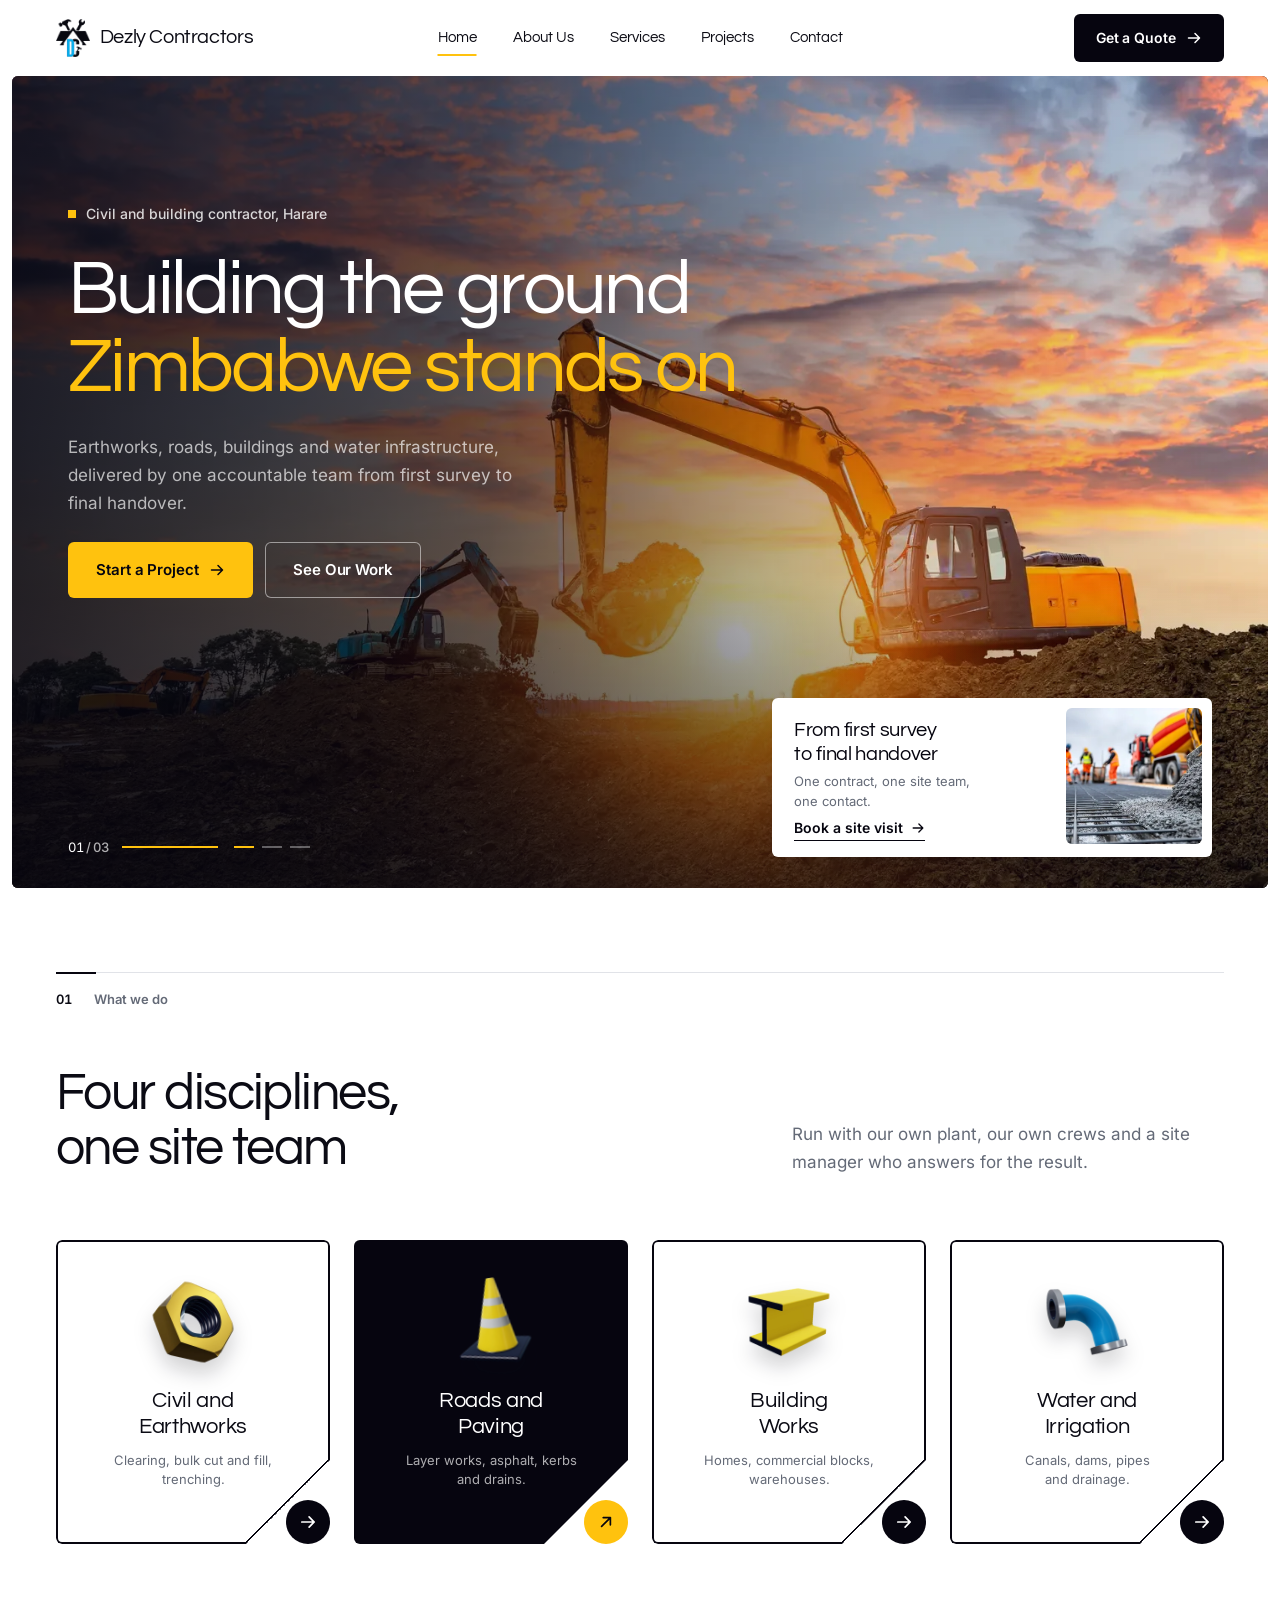
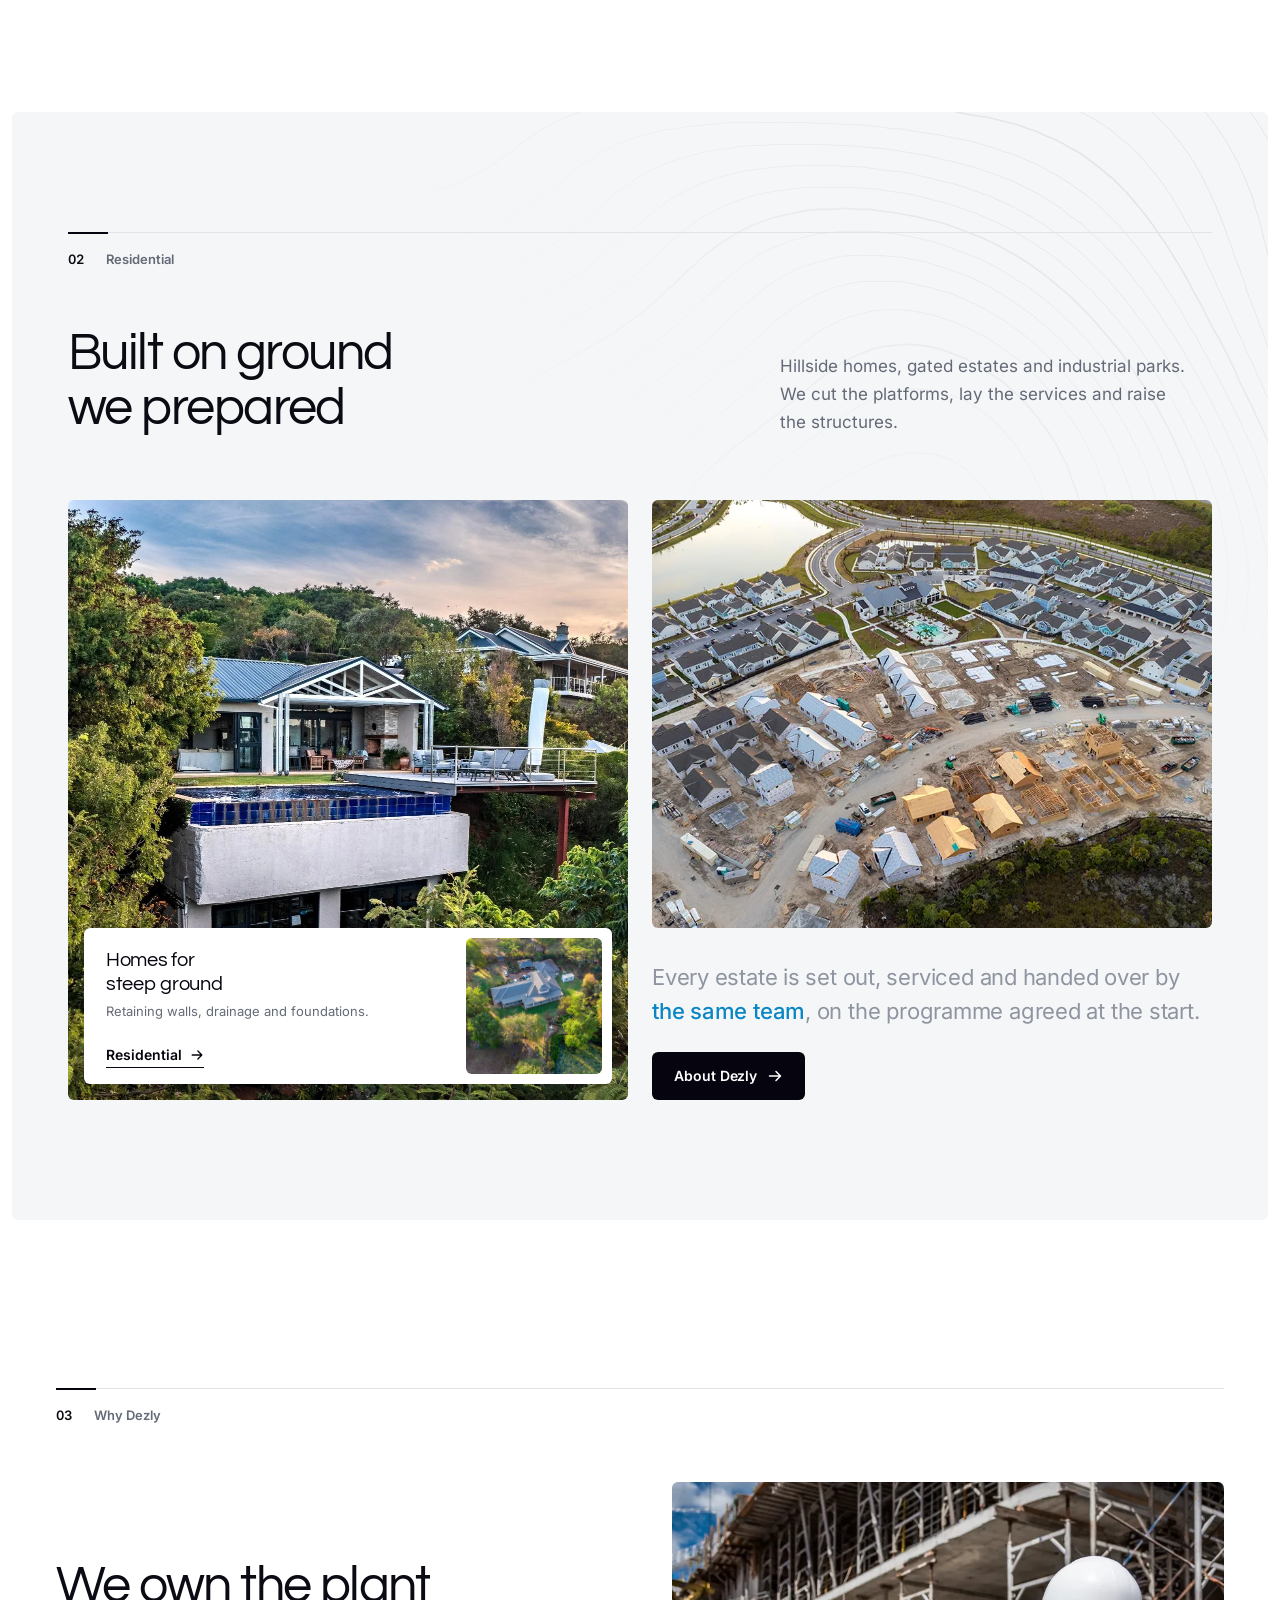
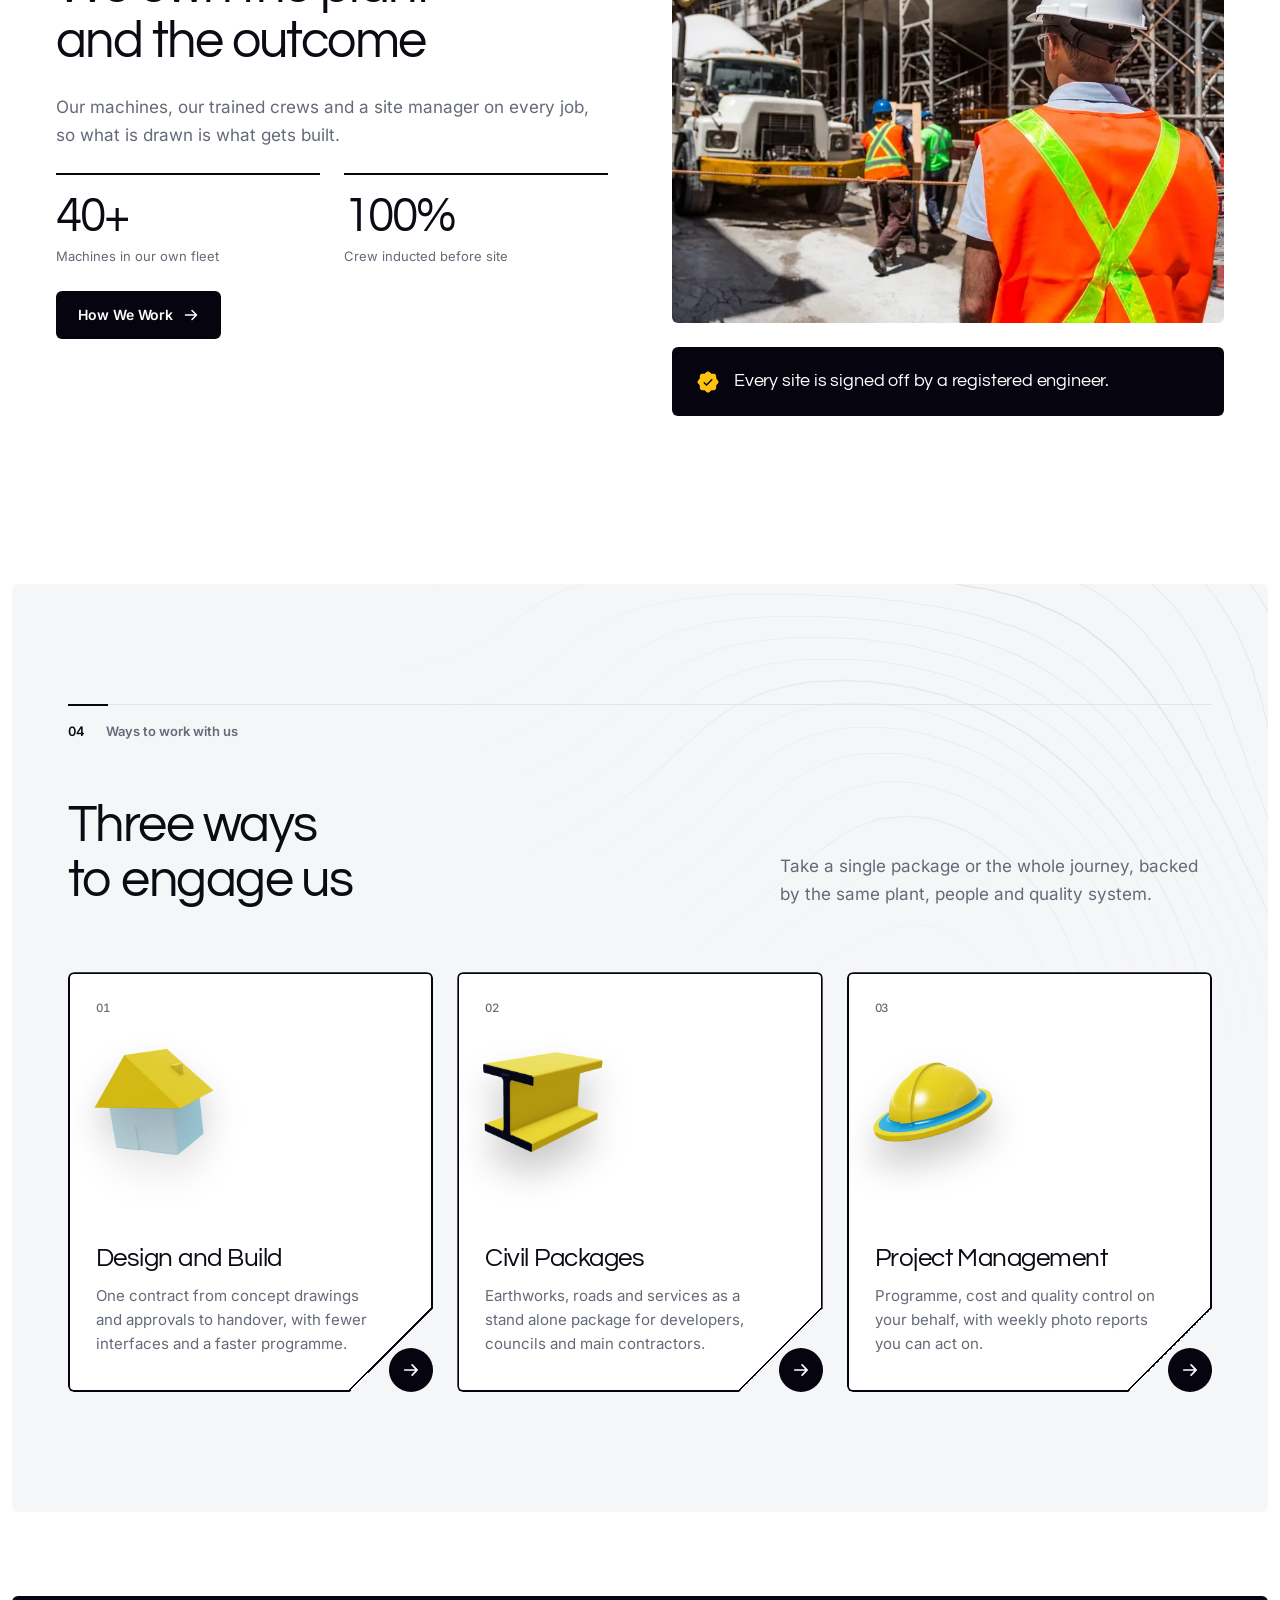
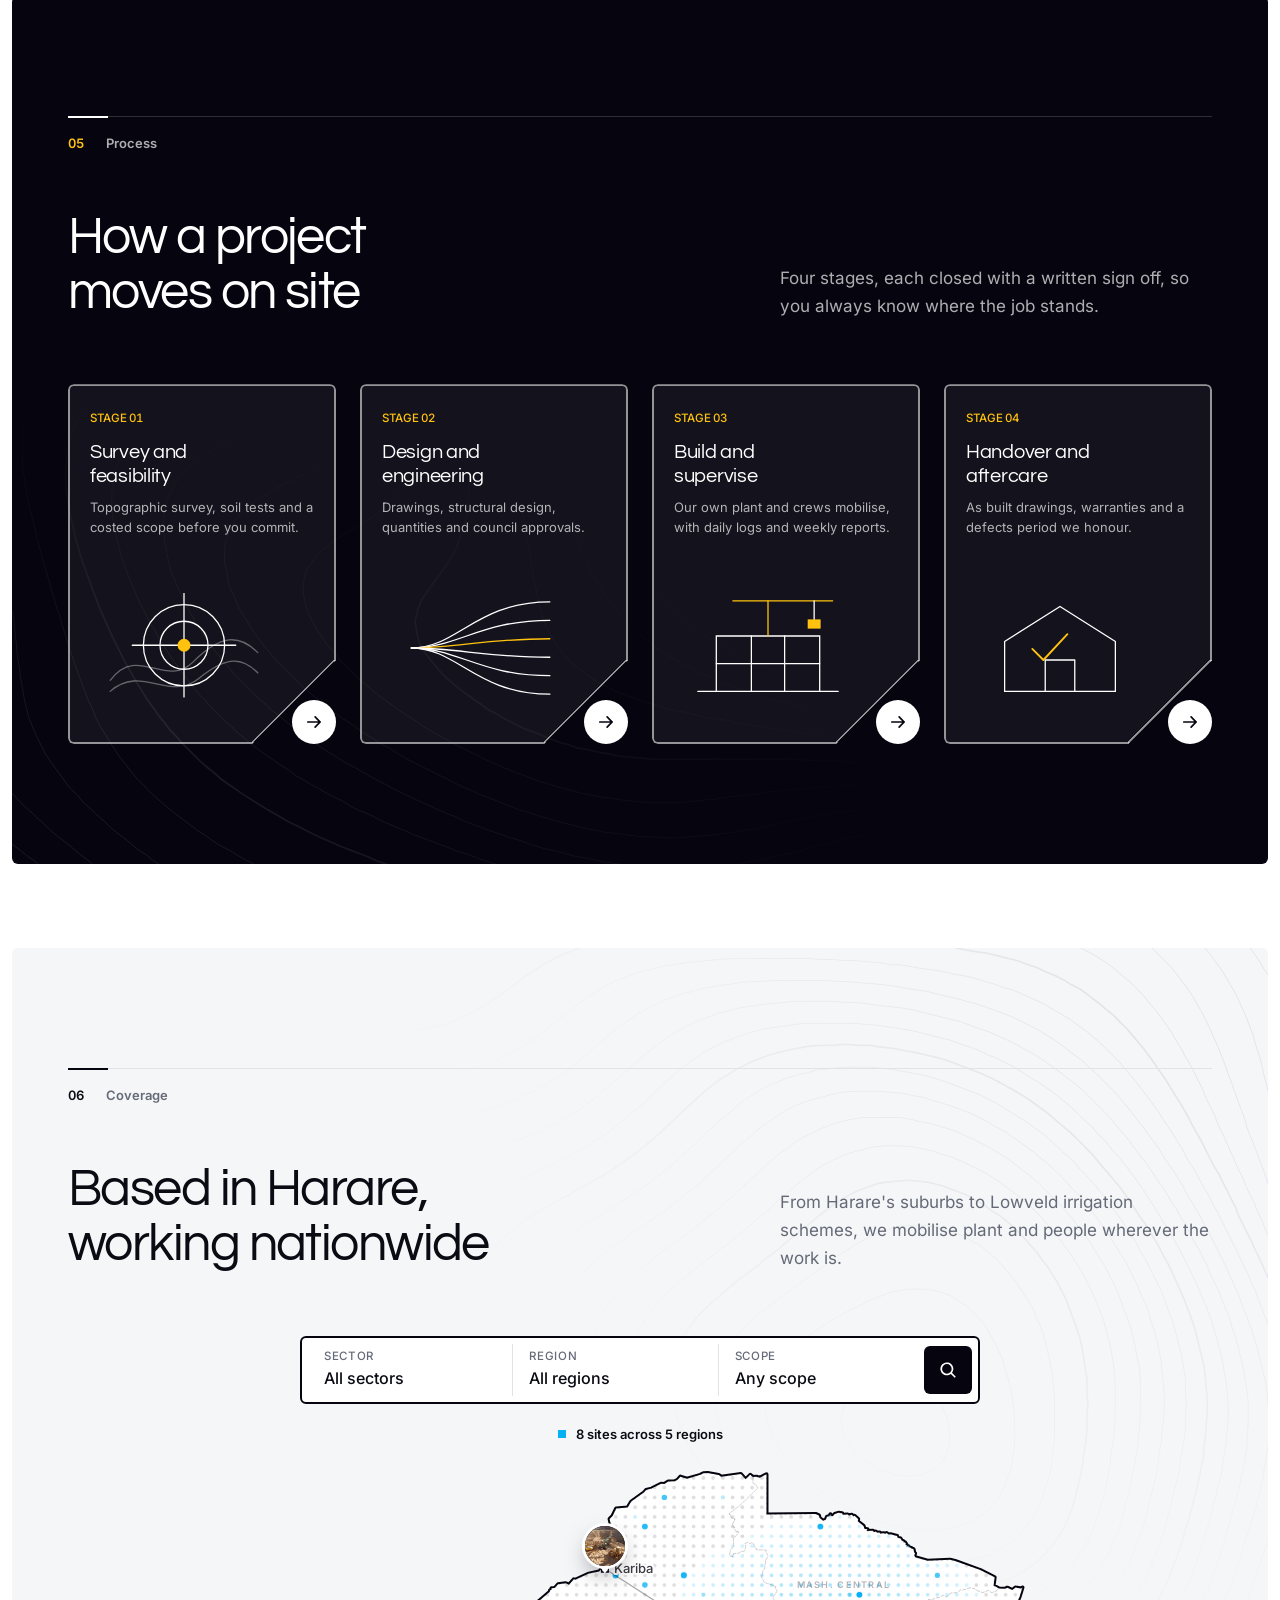
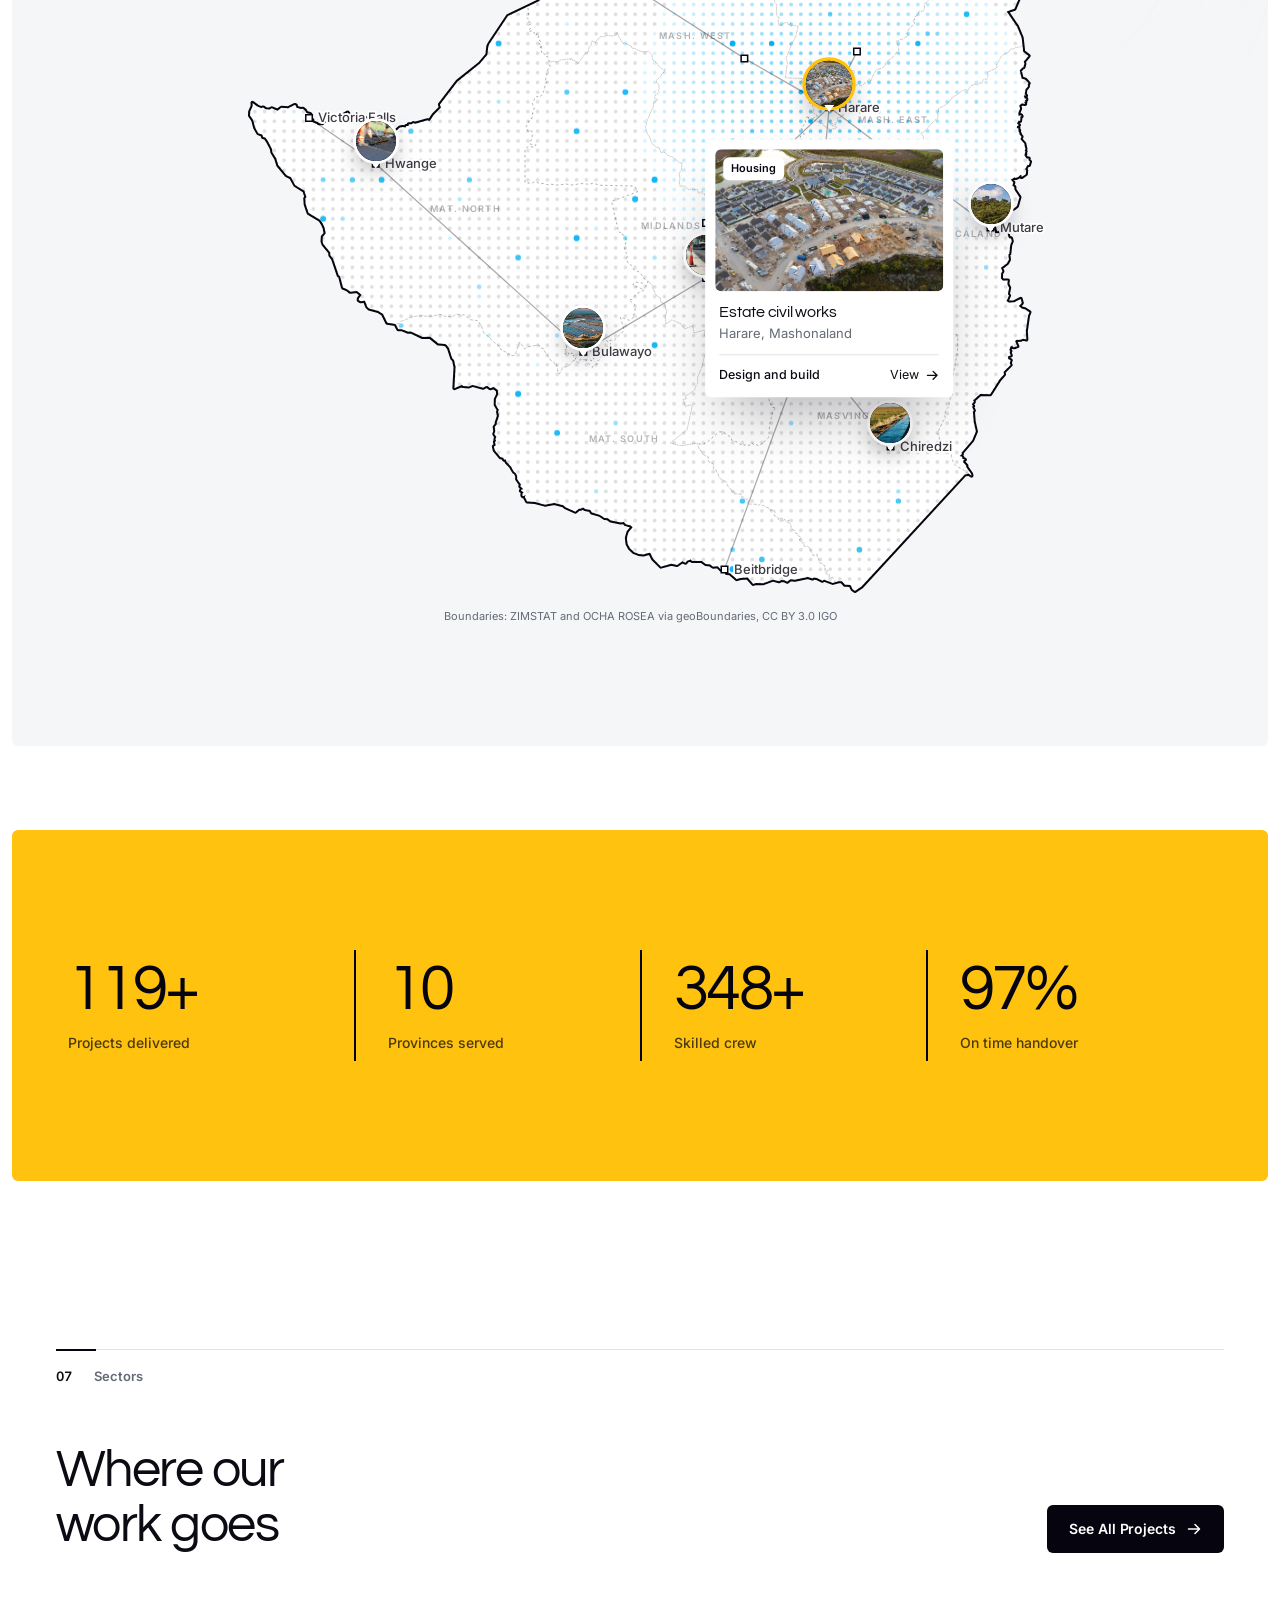
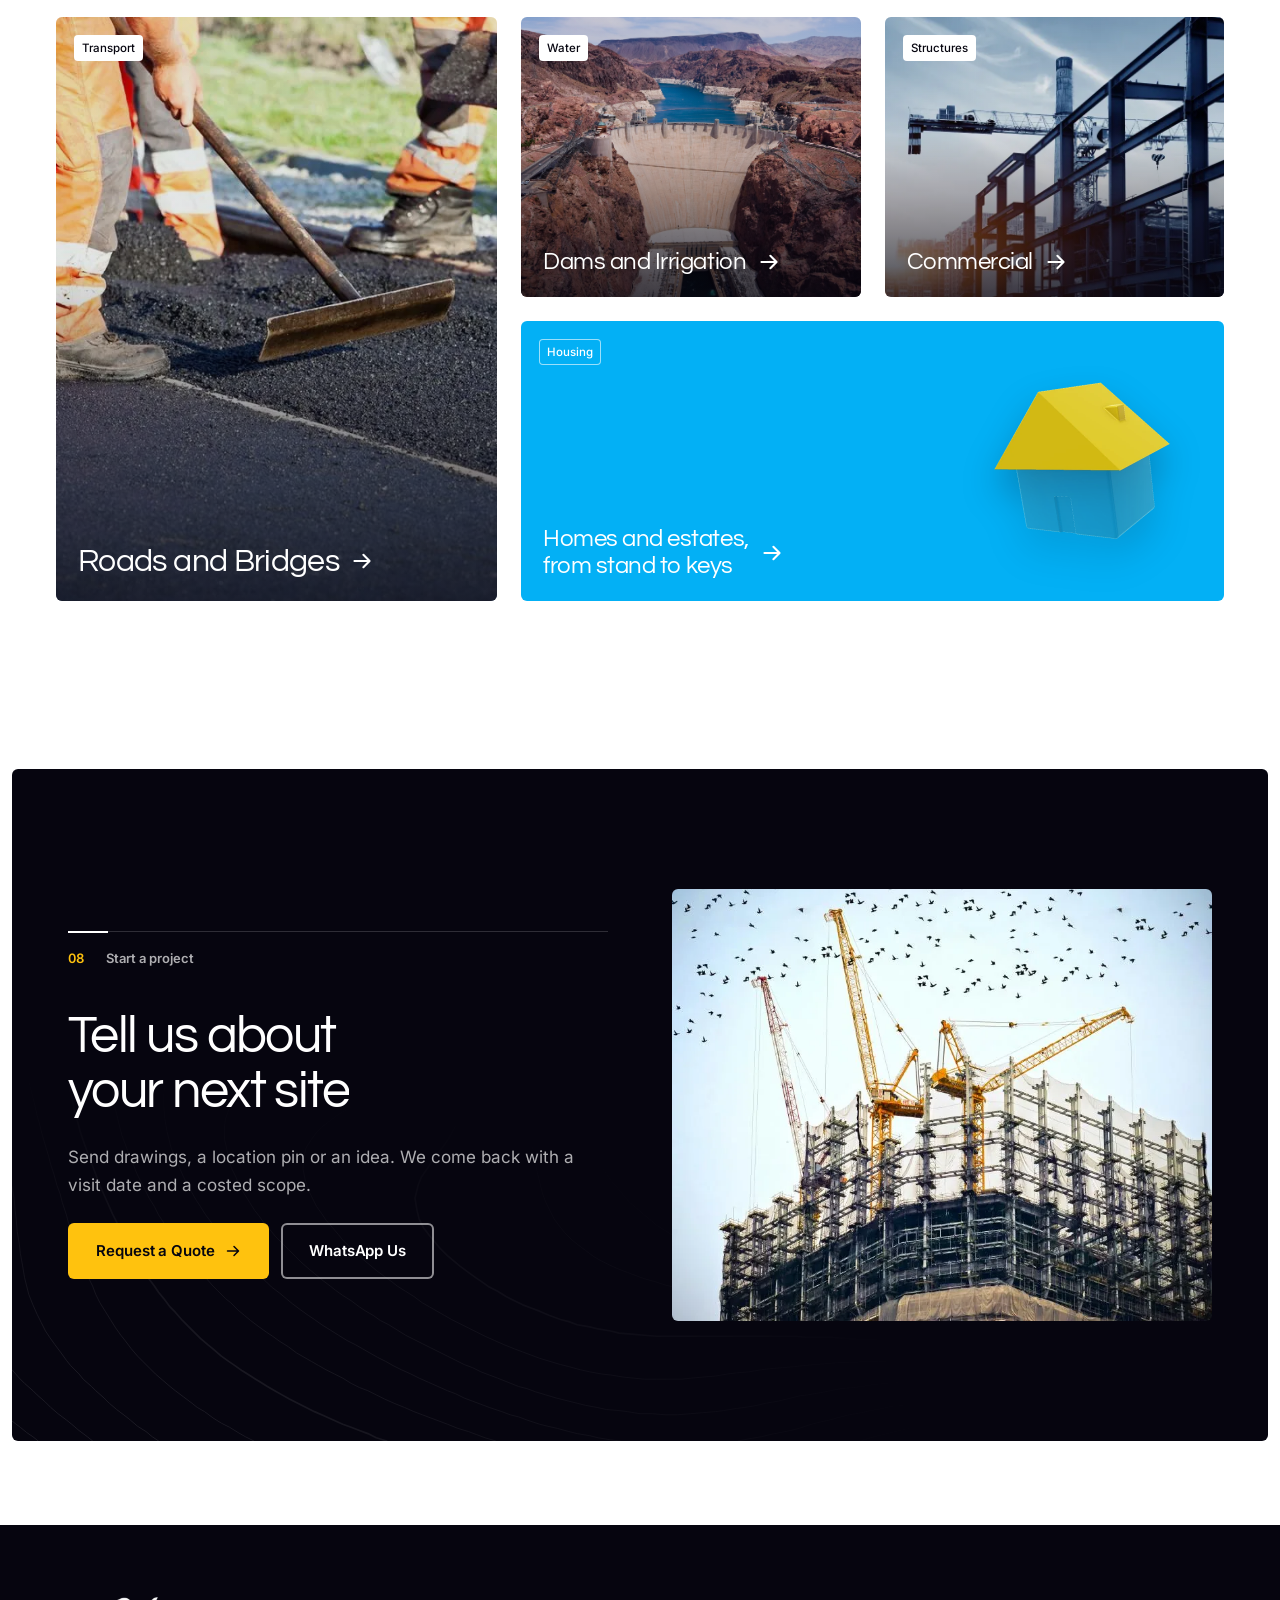
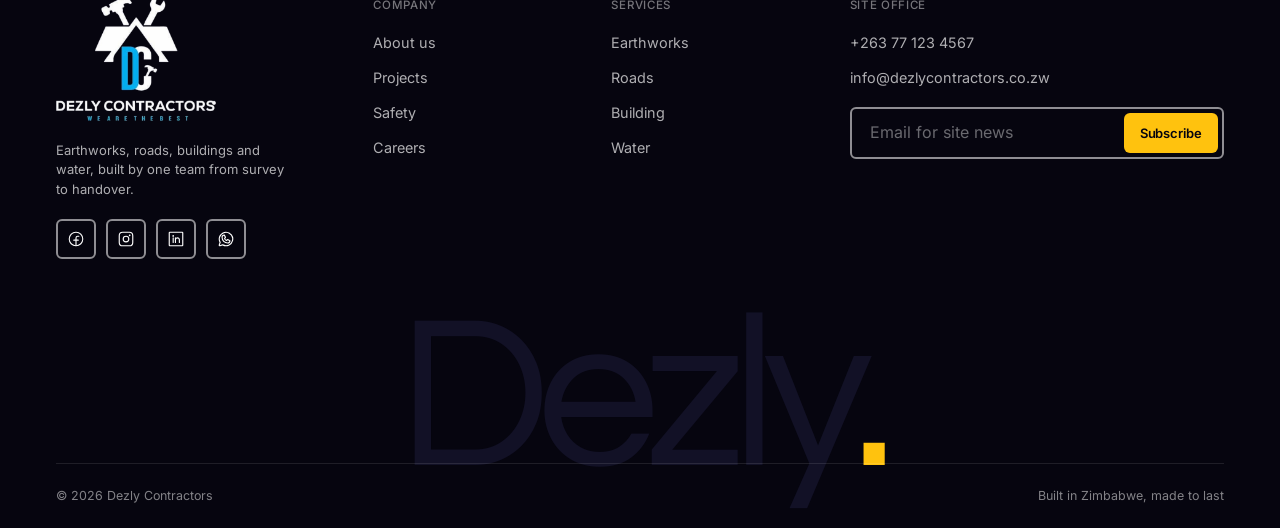
==== commit 19fc02dd: "Accurate coverage map with scan search, bold line system, contour grounds, spacing - Map built from " ====
--- a/index.html
+++ b/index.html
@@ -291,31 +291,28 @@
         <label><span class="t-label">Scope</span>
           <select name="scope"><option>Any scope</option><option>Design and build</option><option>Civil package</option><option>Project management</option></select>
         </label>
-        <button class="go-btn" type="submit" aria-label="Show on map"><svg class="ph" aria-hidden="true" focusable="false" xmlns="http://www.w3.org/2000/svg" viewBox="0 0 256 256" fill="currentColor"><path d="M232.49,215.51,185,168a92.12,92.12,0,1,0-17,17l47.53,47.54a12,12,0,0,0,17-17ZM44,112a68,68,0,1,1,68,68A68.07,68.07,0,0,1,44,112Z"/></svg></button>
+        <button class="go-btn" type="submit" aria-label="Search the map"><svg class="ph" aria-hidden="true" focusable="false" xmlns="http://www.w3.org/2000/svg" viewBox="0 0 256 256" fill="currentColor"><path d="M232.49,215.51,185,168a92.12,92.12,0,1,0-17,17l47.53,47.54a12,12,0,0,0,17-17ZM44,112a68,68,0,1,1,68,68A68.07,68.07,0,0,1,44,112Z"/></svg></button>
       </form>
-      <div class="map-stage">
-        <svg class="zim" viewBox="0 0 600 566" aria-hidden="true">
-          <defs>
-            <pattern id="dots" width="9" height="9" patternUnits="userSpaceOnUse"><circle cx="4.5" cy="4.5" r="1.8" fill="#06050f" opacity=".18"/></pattern>
-            <pattern id="dots-az" width="9" height="9" patternUnits="userSpaceOnUse"><circle cx="4.5" cy="4.5" r="2" fill="#03b0f5"/></pattern>
-            <clipPath id="zim-clip"><path d="M468.8,564.1 L426.8,555.8 L400.1,565.8 L361.9,551.7 L329.7,550.7 L279.2,512.9 L218.1,500.1 L194.8,447.1 L194.6,417.5 L160.7,408.5 L71.2,316.7 L46.4,268.2 L30.4,253.3 L0.0,186.4 L88.4,195.6 L114.1,205.2 L140.8,203.3 L184.6,149.2 L253.4,80.4 L281.7,73.8 L291.3,44.8 L336.4,11.5 L396.3,0.0 L401.4,31.2 L467.4,29.5 L504.0,47.2 L521.1,67.9 L558.7,74.0 L599.8,100.9 L600.0,206.7 L584.6,264.7 L581.2,327.2 L593.9,352.0 L585.0,401.2 L573.0,408.9 L552.2,469.2 L468.8,564.1Z"/></clipPath>
-            <radialGradient id="hot" cx=".76" cy=".34" r=".36"><stop offset="0" stop-color="#fff"/><stop offset="1" stop-color="#fff" stop-opacity="0"/></radialGradient>
-            <mask id="hot-mask"><rect width="600" height="566" fill="url(#hot)"/></mask>
-          </defs>
-          <path d="M468.8,564.1 L426.8,555.8 L400.1,565.8 L361.9,551.7 L329.7,550.7 L279.2,512.9 L218.1,500.1 L194.8,447.1 L194.6,417.5 L160.7,408.5 L71.2,316.7 L46.4,268.2 L30.4,253.3 L0.0,186.4 L88.4,195.6 L114.1,205.2 L140.8,203.3 L184.6,149.2 L253.4,80.4 L281.7,73.8 L291.3,44.8 L336.4,11.5 L396.3,0.0 L401.4,31.2 L467.4,29.5 L504.0,47.2 L521.1,67.9 L558.7,74.0 L599.8,100.9 L600.0,206.7 L584.6,264.7 L581.2,327.2 L593.9,352.0 L585.0,401.2 L573.0,408.9 L552.2,469.2 L468.8,564.1Z" fill="#fff" stroke="#06050f" stroke-opacity=".14" stroke-width="1.2"/>
-          <g clip-path="url(#zim-clip)">
-            <rect width="600" height="566" fill="url(#dots)"/>
-            <rect width="600" height="566" fill="url(#dots-az)" mask="url(#hot-mask)"/>
-            <path d="M262 388L360 330L368 237L458 194L586 290M360 330L440 382L507 464M458 194L280 85M262 388L98 239L46 203" stroke="#06050f" stroke-opacity=".55" stroke-width="1.5" stroke-dasharray="4 5" fill="none"/>
-          </g>
+      <p class="map-status" aria-live="polite"><span class="map-status__dot"></span><span class="map-status__txt">8 sites across 5 regions</span></p>
+      <div class="map-stage" style="aspect-ratio:600 / 552" data-hq="445.6,180.1">
+        <svg class="zim zim--base" viewBox="0 0 600 552" aria-hidden="true"><path class="zim-edge" d="M352.0 0.0L348.8 0.1L346.5 1.4L336.2 4.4L331.1 2.8L328.7 5.4L326.6 6.4L321.8 6.5L318.7 8.5L316.2 8.2L308.9 12.0L304.7 13.1L303.2 14.9L293.3 22.0L290.5 26.5L281.7 27.3L278.9 33.0L276.6 35.3L277.9 41.2L275.8 45.0L275.7 48.9L276.3 50.6L277.4 51.3L274.8 56.9L276.2 58.5L276.1 60.1L276.9 62.0L274.4 67.2L274.8 69.5L274.2 71.1L270.8 73.4L268.5 75.8L260.7 77.4L250.2 82.1L249.1 81.8L245.4 85.9L242.9 84.8L237.0 85.6L234.4 88.5L231.9 88.6L231.9 89.9L230.7 90.3L230.6 91.4L222.1 98.6L198.4 110.0L184.3 131.2L183.3 133.4L182.6 139.8L176.9 146.6L159.5 160.5L146.1 178.1L146.8 180.6L141.4 185.9L138.2 190.7L136.6 190.1L127.1 192.9L125.6 192.4L124.4 193.3L122.1 193.2L122.0 194.7L120.1 194.7L119.7 195.8L117.4 195.3L115.3 195.7L112.0 198.6L111.6 199.9L108.4 198.3L104.3 197.9L104.5 196.7L102.5 195.2L101.4 192.7L97.7 193.0L95.7 192.4L94.5 191.1L89.6 188.6L85.2 188.0L82.1 188.7L80.3 187.2L77.4 187.2L75.2 184.3L70.1 187.2L68.1 187.2L65.3 188.4L65.4 189.4L66.7 189.7L65.2 192.5L62.4 192.2L61.8 191.5L61.0 192.2L59.4 191.8L58.0 192.1L56.1 194.1L52.0 193.9L51.6 193.0L48.1 191.8L48.0 190.1L46.7 189.4L47.0 186.3L46.2 185.3L43.4 184.6L42.3 182.6L40.6 181.3L39.2 181.6L35.8 180.6L35.3 178.8L34.3 178.4L29.3 180.9L24.1 180.6L21.2 182.8L16.8 181.0L14.9 181.9L12.2 181.7L10.1 180.3L8.5 180.8L5.6 179.6L1.9 176.9L2.1 179.0L0.1 183.7L0.0 186.6L2.4 190.0L3.9 195.8L6.3 200.1L9.6 201.4L10.0 203.1L12.0 203.7L13.9 206.6L16.8 212.2L17.2 214.8L20.1 219.5L21.7 224.7L28.1 232.5L31.5 234.1L34.8 240.1L41.8 244.4L43.4 249.4L42.5 250.3L42.8 254.8L45.1 261.6L54.1 267.0L56.0 269.9L57.4 273.1L58.2 277.4L56.0 279.9L55.8 283.6L56.5 285.5L61.6 291.8L61.8 294.1L63.9 296.8L68.2 309.5L69.3 310.3L71.5 318.9L74.9 320.4L77.2 322.2L82.3 321.5L85.8 324.5L83.7 327.5L83.6 328.7L85.3 329.5L88.4 329.1L90.2 333.6L91.5 335.0L98.7 337.0L101.1 338.4L102.3 339.3L105.6 346.0L111.9 346.9L114.1 351.0L116.7 350.9L121.8 352.9L123.7 352.7L132.8 357.0L138.6 356.8L145.0 362.0L149.9 362.4L151.3 363.1L153.1 365.6L155.5 373.2L156.9 374.7L158.1 380.0L157.2 396.3L162.9 393.9L164.0 394.6L168.3 395.0L171.2 393.8L179.3 396.0L181.4 394.8L182.7 394.7L184.7 396.4L187.4 395.4L190.6 397.7L190.9 401.0L189.1 404.8L189.0 409.0L191.4 413.0L190.8 414.4L191.5 417.7L189.7 423.0L190.0 423.9L188.2 426.1L188.7 429.3L187.9 431.6L189.4 433.6L188.8 435.5L189.3 437.0L188.4 437.5L189.0 440.1L187.6 441.1L188.2 444.0L192.7 449.4L194.7 449.8L195.5 451.4L196.7 451.2L197.4 453.1L200.7 456.5L202.9 460.5L204.3 461.5L205.5 463.8L205.5 466.3L208.4 470.4L207.9 471.8L210.2 474.1L208.8 474.3L208.4 475.2L210.5 476.3L209.6 477.2L209.5 478.9L210.0 479.4L212.0 478.7L211.4 480.1L213.1 483.4L219.3 483.9L226.8 485.9L234.1 484.7L240.8 486.3L243.0 488.1L250.3 491.3L253.0 489.1L254.3 489.1L256.3 488.0L257.6 489.2L261.7 490.1L263.0 491.9L269.2 493.8L272.6 496.1L275.2 496.4L277.6 498.1L285.2 499.7L287.6 499.3L289.0 500.9L292.8 501.9L294.3 503.3L291.1 507.1L289.9 511.4L290.4 516.0L292.2 519.5L295.5 522.5L299.0 523.8L302.5 524.2L307.3 522.9L308.0 523.3L310.1 527.5L316.1 533.6L324.0 531.4L328.6 532.3L332.6 529.4L335.0 530.6L336.3 529.0L338.9 528.1L340.0 529.2L347.6 529.3L350.5 531.5L354.0 532.0L356.2 533.6L359.6 533.2L362.7 536.2L366.4 536.7L366.7 538.4L369.2 538.7L374.5 543.2L377.1 542.4L382.8 542.0L387.1 546.9L389.3 546.1L394.9 546.3L402.2 543.6L407.0 544.9L408.8 543.9L411.0 544.0L413.3 545.2L415.6 543.2L419.1 543.7L429.2 541.6L432.7 542.7L433.8 542.0L436.4 542.5L440.2 544.5L441.6 543.6L448.3 546.1L452.7 544.8L455.3 544.9L457.7 547.6L461.9 547.7L463.5 550.9L465.3 552.3L470.4 548.9L549.9 462.7L552.9 462.2L555.0 463.6L554.7 462.2L550.8 456.7L551.1 455.9L548.6 453.2L548.8 451.7L549.9 451.2L547.7 450.3L548.1 449.8L547.4 448.9L546.0 448.4L547.6 447.0L547.4 446.0L555.6 436.3L558.4 429.6L556.7 422.0L556.1 414.2L556.8 413.6L555.4 410.4L556.2 410.0L555.4 409.1L555.9 407.7L556.8 406.9L556.4 405.6L561.7 400.8L569.4 401.0L576.5 389.7L580.0 385.7L579.8 383.7L585.1 378.4L584.4 377.0L585.2 374.9L583.2 373.8L583.2 371.7L585.2 371.2L584.3 368.4L584.9 367.7L584.2 367.0L584.9 364.4L586.6 363.4L586.7 364.7L587.9 364.9L590.3 364.0L588.6 360.1L589.3 359.3L593.0 359.1L594.7 358.2L597.2 358.8L596.8 352.4L598.5 340.6L599.6 337.8L596.0 335.6L593.6 335.0L591.5 333.0L593.7 330.8L592.9 327.6L587.8 330.2L583.6 330.4L582.0 329.3L583.9 325.0L583.0 324.0L584.0 319.0L582.6 316.4L583.0 313.5L579.0 313.5L577.7 312.0L577.8 308.1L578.8 306.4L577.7 303.7L582.3 300.2L583.8 297.5L583.4 293.2L584.1 293.0L584.8 286.2L586.0 283.3L585.4 280.9L584.4 281.1L583.4 280.0L582.6 275.7L577.7 276.5L577.7 277.1L573.2 276.9L573.0 275.0L571.9 273.7L572.7 273.5L571.7 269.8L575.1 268.9L573.9 267.3L573.8 264.6L572.1 262.1L573.5 260.6L575.2 259.6L576.2 259.8L580.6 257.1L583.0 256.9L585.6 258.6L587.7 258.1L590.0 256.2L591.9 249.4L588.0 243.5L588.0 241.5L586.5 240.5L587.2 238.0L585.3 235.9L587.9 234.2L589.0 234.7L591.0 233.8L592.7 232.3L593.3 232.2L593.6 233.9L596.8 231.7L597.1 228.7L596.3 227.9L597.9 224.8L599.2 224.7L600.0 222.0L598.8 220.8L599.0 219.6L597.6 219.7L596.1 217.9L595.7 216.6L596.4 216.4L595.9 215.8L596.6 214.2L596.0 213.8L596.5 212.3L595.6 208.1L592.7 204.8L593.5 202.9L591.7 200.6L592.1 200.3L590.8 198.0L591.7 198.0L590.9 197.0L591.1 196.0L589.9 196.4L590.1 194.9L591.5 193.8L590.0 192.6L591.2 190.6L592.4 190.8L592.8 187.2L593.6 187.2L593.1 186.4L591.3 186.7L591.0 184.8L592.4 181.1L591.8 178.6L593.7 177.3L596.3 177.7L595.7 176.4L596.5 176.2L596.2 174.8L597.2 174.3L597.1 173.4L596.1 173.7L595.4 172.1L595.7 170.9L597.0 171.2L596.0 170.2L596.5 166.5L598.4 164.2L598.4 162.0L599.0 161.8L596.4 159.0L593.6 158.0L592.1 152.0L594.2 149.6L595.0 149.5L595.7 146.7L595.3 145.0L598.9 140.7L594.8 137.5L593.6 126.7L590.1 118.2L582.1 106.5L588.1 104.5L592.0 95.2L594.2 88.1L593.3 88.9L588.8 88.1L586.5 90.0L582.5 88.2L580.8 89.0L576.2 88.8L572.0 86.6L572.8 80.2L561.8 74.7L542.4 67.6L538.5 66.7L521.2 67.5L511.7 64.8L511.0 63.6L511.6 61.8L510.9 61.2L510.5 58.8L509.9 58.2L508.9 58.4L509.0 57.8L506.7 57.0L506.3 56.2L505.2 56.5L505.1 55.4L504.0 55.1L504.6 54.5L504.0 53.5L502.6 53.2L502.7 52.4L501.5 52.1L500.4 50.4L498.0 49.7L497.8 48.5L492.6 47.1L491.1 47.4L489.7 46.2L488.5 46.8L487.3 46.3L484.6 46.6L484.3 45.8L482.8 45.9L481.2 45.0L479.9 45.5L479.2 44.4L474.3 44.7L474.9 43.2L472.6 42.8L472.0 40.7L467.5 37.2L467.8 35.4L465.0 32.9L464.1 33.3L462.9 32.1L460.7 32.6L459.8 31.9L456.0 32.2L455.4 30.9L452.6 30.6L449.8 31.5L448.3 33.2L447.6 32.8L446.6 33.3L446.5 31.8L445.6 33.3L443.8 33.6L442.9 35.9L440.9 36.7L438.2 34.6L437.6 32.6L435.1 31.5L397.3 31.9L397.3 0.9L392.1 3.7L389.6 2.9L386.8 3.0L384.8 1.4L381.2 4.9L377.6 0.8L362.5 2.8L360.5 1.5Z"/></svg>
+        <canvas class="zim-dots" aria-hidden="true"></canvas>
+        <svg class="zim zim--top" viewBox="0 0 600 552" aria-hidden="true">
+          <path class="zim-shape" d="M352.0 0.0L348.8 0.1L346.5 1.4L336.2 4.4L331.1 2.8L328.7 5.4L326.6 6.4L321.8 6.5L318.7 8.5L316.2 8.2L308.9 12.0L304.7 13.1L303.2 14.9L293.3 22.0L290.5 26.5L281.7 27.3L278.9 33.0L276.6 35.3L277.9 41.2L275.8 45.0L275.7 48.9L276.3 50.6L277.4 51.3L274.8 56.9L276.2 58.5L276.1 60.1L276.9 62.0L274.4 67.2L274.8 69.5L274.2 71.1L270.8 73.4L268.5 75.8L260.7 77.4L250.2 82.1L249.1 81.8L245.4 85.9L242.9 84.8L237.0 85.6L234.4 88.5L231.9 88.6L231.9 89.9L230.7 90.3L230.6 91.4L222.1 98.6L198.4 110.0L184.3 131.2L183.3 133.4L182.6 139.8L176.9 146.6L159.5 160.5L146.1 178.1L146.8 180.6L141.4 185.9L138.2 190.7L136.6 190.1L127.1 192.9L125.6 192.4L124.4 193.3L122.1 193.2L122.0 194.7L120.1 194.7L119.7 195.8L117.4 195.3L115.3 195.7L112.0 198.6L111.6 199.9L108.4 198.3L104.3 197.9L104.5 196.7L102.5 195.2L101.4 192.7L97.7 193.0L95.7 192.4L94.5 191.1L89.6 188.6L85.2 188.0L82.1 188.7L80.3 187.2L77.4 187.2L75.2 184.3L70.1 187.2L68.1 187.2L65.3 188.4L65.4 189.4L66.7 189.7L65.2 192.5L62.4 192.2L61.8 191.5L61.0 192.2L59.4 191.8L58.0 192.1L56.1 194.1L52.0 193.9L51.6 193.0L48.1 191.8L48.0 190.1L46.7 189.4L47.0 186.3L46.2 185.3L43.4 184.6L42.3 182.6L40.6 181.3L39.2 181.6L35.8 180.6L35.3 178.8L34.3 178.4L29.3 180.9L24.1 180.6L21.2 182.8L16.8 181.0L14.9 181.9L12.2 181.7L10.1 180.3L8.5 180.8L5.6 179.6L1.9 176.9L2.1 179.0L0.1 183.7L0.0 186.6L2.4 190.0L3.9 195.8L6.3 200.1L9.6 201.4L10.0 203.1L12.0 203.7L13.9 206.6L16.8 212.2L17.2 214.8L20.1 219.5L21.7 224.7L28.1 232.5L31.5 234.1L34.8 240.1L41.8 244.4L43.4 249.4L42.5 250.3L42.8 254.8L45.1 261.6L54.1 267.0L56.0 269.9L57.4 273.1L58.2 277.4L56.0 279.9L55.8 283.6L56.5 285.5L61.6 291.8L61.8 294.1L63.9 296.8L68.2 309.5L69.3 310.3L71.5 318.9L74.9 320.4L77.2 322.2L82.3 321.5L85.8 324.5L83.7 327.5L83.6 328.7L85.3 329.5L88.4 329.1L90.2 333.6L91.5 335.0L98.7 337.0L101.1 338.4L102.3 339.3L105.6 346.0L111.9 346.9L114.1 351.0L116.7 350.9L121.8 352.9L123.7 352.7L132.8 357.0L138.6 356.8L145.0 362.0L149.9 362.4L151.3 363.1L153.1 365.6L155.5 373.2L156.9 374.7L158.1 380.0L157.2 396.3L162.9 393.9L164.0 394.6L168.3 395.0L171.2 393.8L179.3 396.0L181.4 394.8L182.7 394.7L184.7 396.4L187.4 395.4L190.6 397.7L190.9 401.0L189.1 404.8L189.0 409.0L191.4 413.0L190.8 414.4L191.5 417.7L189.7 423.0L190.0 423.9L188.2 426.1L188.7 429.3L187.9 431.6L189.4 433.6L188.8 435.5L189.3 437.0L188.4 437.5L189.0 440.1L187.6 441.1L188.2 444.0L192.7 449.4L194.7 449.8L195.5 451.4L196.7 451.2L197.4 453.1L200.7 456.5L202.9 460.5L204.3 461.5L205.5 463.8L205.5 466.3L208.4 470.4L207.9 471.8L210.2 474.1L208.8 474.3L208.4 475.2L210.5 476.3L209.6 477.2L209.5 478.9L210.0 479.4L212.0 478.7L211.4 480.1L213.1 483.4L219.3 483.9L226.8 485.9L234.1 484.7L240.8 486.3L243.0 488.1L250.3 491.3L253.0 489.1L254.3 489.1L256.3 488.0L257.6 489.2L261.7 490.1L263.0 491.9L269.2 493.8L272.6 496.1L275.2 496.4L277.6 498.1L285.2 499.7L287.6 499.3L289.0 500.9L292.8 501.9L294.3 503.3L291.1 507.1L289.9 511.4L290.4 516.0L292.2 519.5L295.5 522.5L299.0 523.8L302.5 524.2L307.3 522.9L308.0 523.3L310.1 527.5L316.1 533.6L324.0 531.4L328.6 532.3L332.6 529.4L335.0 530.6L336.3 529.0L338.9 528.1L340.0 529.2L347.6 529.3L350.5 531.5L354.0 532.0L356.2 533.6L359.6 533.2L362.7 536.2L366.4 536.7L366.7 538.4L369.2 538.7L374.5 543.2L377.1 542.4L382.8 542.0L387.1 546.9L389.3 546.1L394.9 546.3L402.2 543.6L407.0 544.9L408.8 543.9L411.0 544.0L413.3 545.2L415.6 543.2L419.1 543.7L429.2 541.6L432.7 542.7L433.8 542.0L436.4 542.5L440.2 544.5L441.6 543.6L448.3 546.1L452.7 544.8L455.3 544.9L457.7 547.6L461.9 547.7L463.5 550.9L465.3 552.3L470.4 548.9L549.9 462.7L552.9 462.2L555.0 463.6L554.7 462.2L550.8 456.7L551.1 455.9L548.6 453.2L548.8 451.7L549.9 451.2L547.7 450.3L548.1 449.8L547.4 448.9L546.0 448.4L547.6 447.0L547.4 446.0L555.6 436.3L558.4 429.6L556.7 422.0L556.1 414.2L556.8 413.6L555.4 410.4L556.2 410.0L555.4 409.1L555.9 407.7L556.8 406.9L556.4 405.6L561.7 400.8L569.4 401.0L576.5 389.7L580.0 385.7L579.8 383.7L585.1 378.4L584.4 377.0L585.2 374.9L583.2 373.8L583.2 371.7L585.2 371.2L584.3 368.4L584.9 367.7L584.2 367.0L584.9 364.4L586.6 363.4L586.7 364.7L587.9 364.9L590.3 364.0L588.6 360.1L589.3 359.3L593.0 359.1L594.7 358.2L597.2 358.8L596.8 352.4L598.5 340.6L599.6 337.8L596.0 335.6L593.6 335.0L591.5 333.0L593.7 330.8L592.9 327.6L587.8 330.2L583.6 330.4L582.0 329.3L583.9 325.0L583.0 324.0L584.0 319.0L582.6 316.4L583.0 313.5L579.0 313.5L577.7 312.0L577.8 308.1L578.8 306.4L577.7 303.7L582.3 300.2L583.8 297.5L583.4 293.2L584.1 293.0L584.8 286.2L586.0 283.3L585.4 280.9L584.4 281.1L583.4 280.0L582.6 275.7L577.7 276.5L577.7 277.1L573.2 276.9L573.0 275.0L571.9 273.7L572.7 273.5L571.7 269.8L575.1 268.9L573.9 267.3L573.8 264.6L572.1 262.1L573.5 260.6L575.2 259.6L576.2 259.8L580.6 257.1L583.0 256.9L585.6 258.6L587.7 258.1L590.0 256.2L591.9 249.4L588.0 243.5L588.0 241.5L586.5 240.5L587.2 238.0L585.3 235.9L587.9 234.2L589.0 234.7L591.0 233.8L592.7 232.3L593.3 232.2L593.6 233.9L596.8 231.7L597.1 228.7L596.3 227.9L597.9 224.8L599.2 224.7L600.0 222.0L598.8 220.8L599.0 219.6L597.6 219.7L596.1 217.9L595.7 216.6L596.4 216.4L595.9 215.8L596.6 214.2L596.0 213.8L596.5 212.3L595.6 208.1L592.7 204.8L593.5 202.9L591.7 200.6L592.1 200.3L590.8 198.0L591.7 198.0L590.9 197.0L591.1 196.0L589.9 196.4L590.1 194.9L591.5 193.8L590.0 192.6L591.2 190.6L592.4 190.8L592.8 187.2L593.6 187.2L593.1 186.4L591.3 186.7L591.0 184.8L592.4 181.1L591.8 178.6L593.7 177.3L596.3 177.7L595.7 176.4L596.5 176.2L596.2 174.8L597.2 174.3L597.1 173.4L596.1 173.7L595.4 172.1L595.7 170.9L597.0 171.2L596.0 170.2L596.5 166.5L598.4 164.2L598.4 162.0L599.0 161.8L596.4 159.0L593.6 158.0L592.1 152.0L594.2 149.6L595.0 149.5L595.7 146.7L595.3 145.0L598.9 140.7L594.8 137.5L593.6 126.7L590.1 118.2L582.1 106.5L588.1 104.5L592.0 95.2L594.2 88.1L593.3 88.9L588.8 88.1L586.5 90.0L582.5 88.2L580.8 89.0L576.2 88.8L572.0 86.6L572.8 80.2L561.8 74.7L542.4 67.6L538.5 66.7L521.2 67.5L511.7 64.8L511.0 63.6L511.6 61.8L510.9 61.2L510.5 58.8L509.9 58.2L508.9 58.4L509.0 57.8L506.7 57.0L506.3 56.2L505.2 56.5L505.1 55.4L504.0 55.1L504.6 54.5L504.0 53.5L502.6 53.2L502.7 52.4L501.5 52.1L500.4 50.4L498.0 49.7L497.8 48.5L492.6 47.1L491.1 47.4L489.7 46.2L488.5 46.8L487.3 46.3L484.6 46.6L484.3 45.8L482.8 45.9L481.2 45.0L479.9 45.5L479.2 44.4L474.3 44.7L474.9 43.2L472.6 42.8L472.0 40.7L467.5 37.2L467.8 35.4L465.0 32.9L464.1 33.3L462.9 32.1L460.7 32.6L459.8 31.9L456.0 32.2L455.4 30.9L452.6 30.6L449.8 31.5L448.3 33.2L447.6 32.8L446.6 33.3L446.5 31.8L445.6 33.3L443.8 33.6L442.9 35.9L440.9 36.7L438.2 34.6L437.6 32.6L435.1 31.5L397.3 31.9L397.3 0.9L392.1 3.7L389.6 2.9L386.8 3.0L384.8 1.4L381.2 4.9L377.6 0.8L362.5 2.8L360.5 1.5Z"/>
+          <g class="zim-prov"><path d="M258.1 374.5L261.5 374.4L262.5 375.2L262.5 374.0L263.3 373.5L264.1 373.9L265.1 372.4L265.1 371.5L263.5 370.8L263.4 369.7L261.6 368.4L263.5 365.3L261.6 365.2L262.9 361.5L261.0 361.6L263.1 357.4L261.0 356.4L258.2 352.9L254.1 360.6L252.4 358.5L251.0 359.5L251.0 360.8L247.6 361.8L245.8 359.3L243.0 357.5L243.5 365.6L242.7 365.7L242.1 366.9L243.5 366.8L244.5 368.5L241.4 368.5L242.2 369.8L245.6 370.4L244.8 368.8L249.3 369.9L248.5 371.5L250.0 371.4L251.0 372.3L249.7 375.1L253.0 377.0L254.0 374.0Z"/><path d="M433.5 189.8L434.6 190.4L434.3 191.0L435.6 190.7L438.6 192.4L440.6 192.7L441.8 194.9L444.2 195.6L446.3 198.1L448.6 196.7L450.5 196.5L451.3 195.5L447.2 193.9L445.9 192.2L450.3 193.5L451.3 190.9L452.4 190.6L451.8 189.9L452.0 188.2L454.3 188.1L454.9 186.4L456.1 187.0L456.7 185.0L457.8 184.7L457.6 184.2L458.1 184.2L456.5 182.7L458.6 181.7L458.4 181.0L458.1 179.4L457.2 179.3L457.7 178.7L456.3 178.1L457.8 177.1L456.6 173.6L457.7 171.8L457.3 170.6L456.7 171.1L455.5 169.3L453.6 169.9L452.8 168.5L452.9 169.7L452.2 169.0L450.5 169.1L450.4 167.0L449.4 166.8L448.4 166.8L447.3 168.6L447.8 172.1L445.1 172.9L443.6 171.8L443.6 172.8L441.2 172.6L437.8 170.4L437.6 174.3L434.6 174.8L435.3 176.1L433.2 176.1L433.6 177.8L432.6 178.6L433.9 183.1L432.2 183.8L436.7 186.8L432.9 188.8Z"/><path d="M552.3 462.1L555.0 463.6L554.7 462.2L550.8 456.7L551.1 455.9L548.6 453.2L548.8 451.7L549.9 451.2L547.7 450.3L548.1 449.8L547.4 448.9L546.0 448.4L547.6 447.0L547.4 446.0L555.6 436.3L558.4 429.6L556.7 422.0L556.1 414.2L556.8 413.6L555.4 410.4L556.2 410.0L555.4 409.1L555.9 407.7L556.8 406.9L556.4 405.6L561.7 400.8L569.4 401.0L576.5 389.7L580.0 385.7L579.8 383.7L585.1 378.4L584.4 377.0L585.2 374.9L583.2 373.8L583.2 371.7L585.2 371.2L584.3 368.4L584.9 367.7L584.2 367.0L584.9 364.4L586.6 363.4L586.7 364.7L587.9 364.9L590.3 364.0L588.6 360.1L589.3 359.3L593.0 359.1L594.7 358.2L597.2 358.8L596.8 352.4L598.5 340.6L599.6 337.8L596.0 335.6L593.6 335.0L591.5 333.0L593.7 330.8L592.9 327.6L587.8 330.2L583.6 330.4L582.0 329.3L583.9 325.0L583.0 324.0L584.0 319.0L582.6 316.4L583.0 313.5L579.0 313.5L577.7 312.0L577.8 308.1L578.8 306.4L577.7 303.7L582.3 300.2L583.8 297.5L583.4 293.2L584.1 293.0L584.8 286.2L586.0 283.3L585.4 280.9L584.4 281.1L583.4 280.0L582.6 275.7L577.7 276.5L577.7 277.1L573.2 276.9L573.0 275.0L571.9 273.7L572.7 273.5L571.7 269.8L575.1 268.9L573.9 267.3L573.8 264.6L572.1 262.1L573.5 260.6L575.2 259.6L576.2 259.8L580.6 257.1L583.0 256.9L585.6 258.6L587.7 258.1L590.0 256.2L591.9 249.4L588.0 243.5L588.0 241.5L586.5 240.5L587.2 238.0L585.3 235.9L587.9 234.2L589.0 234.7L591.0 233.8L592.7 232.3L593.3 232.2L593.6 233.9L596.8 231.7L597.1 228.7L596.3 227.9L597.9 224.8L599.2 224.7L600.0 222.0L598.8 220.8L599.0 219.6L597.6 219.7L596.1 217.9L595.7 216.6L596.4 216.4L595.9 215.8L596.6 214.2L596.0 213.8L596.5 212.3L595.6 208.1L592.7 204.8L593.5 202.9L591.7 200.6L592.1 200.3L590.8 198.0L591.7 198.0L590.9 197.0L591.1 196.0L589.9 196.4L590.1 194.9L591.5 193.8L590.0 192.6L591.2 190.6L592.4 190.8L592.8 187.2L593.6 187.2L593.1 186.4L591.3 186.7L591.0 184.8L592.4 181.1L591.8 178.6L593.7 177.3L596.3 177.7L595.7 176.4L596.5 176.2L596.2 174.8L597.2 174.3L597.1 173.4L596.1 173.7L595.4 172.1L595.7 170.9L597.0 171.2L596.0 170.2L596.5 166.5L598.4 164.2L598.4 162.0L599.0 161.8L596.4 159.0L593.6 158.0L592.1 153.3L592.3 151.6L595.0 149.4L595.7 146.7L595.3 144.9L598.9 140.7L594.8 137.5L594.4 132.8L592.0 133.9L589.1 134.2L587.8 135.3L584.9 135.5L582.9 138.6L581.5 138.6L577.9 141.0L574.4 147.5L574.5 150.0L567.2 153.3L567.7 155.5L567.2 157.7L566.3 159.1L565.1 158.4L563.7 159.5L562.6 162.0L561.3 161.2L560.2 163.1L556.7 162.2L555.9 163.5L554.5 163.7L552.1 167.2L550.6 166.6L547.5 167.6L543.1 171.2L541.3 171.7L540.5 173.0L539.3 173.4L538.6 175.3L534.7 178.7L529.6 181.2L529.0 186.2L529.5 188.1L525.9 191.0L519.3 198.3L516.2 200.5L517.8 202.6L518.3 205.6L508.1 205.5L508.6 208.0L507.9 209.0L507.0 216.3L507.8 220.6L506.3 225.4L505.3 226.2L506.3 228.6L500.0 230.2L499.0 234.4L496.9 235.5L499.1 237.4L498.8 238.3L500.7 240.2L499.1 242.7L499.6 244.4L505.2 252.5L505.2 254.5L509.3 254.6L511.2 258.3L511.1 261.5L512.2 267.3L513.2 267.2L514.7 268.6L514.3 270.0L516.4 272.6L515.9 281.9L516.8 284.7L511.4 284.9L506.1 283.2L500.5 277.6L497.3 276.7L496.1 278.1L494.5 278.5L490.4 278.3L489.4 278.1L488.8 276.6L486.8 275.9L487.5 279.0L486.9 281.0L481.8 288.6L480.1 287.2L479.0 286.9L478.4 287.7L475.4 282.6L472.7 284.4L470.2 282.1L468.0 281.6L465.7 282.2L466.8 287.2L464.4 287.7L464.9 292.9L456.0 293.9L463.3 297.8L472.8 305.3L474.2 305.0L474.8 305.6L475.6 304.2L476.9 305.9L478.4 305.2L479.3 306.2L481.6 306.6L482.0 308.4L483.6 308.8L485.5 312.0L488.4 311.2L489.2 312.5L493.3 312.4L493.9 317.3L495.5 317.5L496.3 318.8L497.3 319.0L498.2 322.3L500.6 322.3L504.8 325.3L504.7 328.1L506.2 329.1L506.2 330.0L510.5 332.7L512.6 337.2L515.8 339.8L517.1 343.8L519.5 345.0L524.0 345.5L525.5 348.3L533.3 348.2L534.2 350.4L540.0 354.3L543.9 355.3L544.5 357.2L544.2 368.7L540.4 388.2L539.9 397.6L540.3 401.3L537.9 406.0L537.8 410.4L535.5 412.7L534.2 417.2L535.1 419.3L533.3 421.2L528.6 431.1L530.3 433.0L530.3 436.9L533.2 439.0L532.5 440.8L533.1 442.3L536.1 443.5L536.6 445.0L539.0 445.6L540.4 452.0L542.2 455.1L544.1 457.0L548.3 458.4L549.8 460.4Z"/><path d="M447.3 168.6L445.6 164.9L446.8 164.3L445.6 162.6L446.1 162.8L446.5 157.0L450.4 156.9L450.8 155.4L449.9 153.9L451.2 152.8L450.7 151.0L452.7 149.6L452.2 148.9L459.0 151.3L465.1 152.3L462.8 160.7L463.4 163.0L463.0 165.1L465.2 165.0L467.3 162.2L470.3 163.9L476.7 158.5L477.6 160.1L477.9 158.2L482.1 151.1L486.4 150.1L488.6 147.9L489.3 148.0L488.6 146.7L490.3 144.6L493.5 142.5L499.2 136.2L498.4 132.1L497.0 130.4L497.4 129.3L499.7 129.0L500.2 128.0L501.6 127.9L506.6 125.1L505.4 123.9L505.5 122.9L507.2 119.3L511.3 116.1L511.0 114.7L509.9 114.2L510.2 112.9L511.5 113.0L511.3 110.7L513.8 109.4L514.7 106.2L516.4 106.6L518.3 105.6L519.0 103.9L518.5 100.6L521.3 98.9L521.9 97.2L525.3 97.5L526.7 96.2L530.0 95.8L533.6 94.0L535.7 95.4L539.1 92.4L544.2 92.0L546.6 89.9L548.1 90.1L553.5 88.3L557.3 88.9L558.6 90.1L563.7 92.0L568.0 90.3L570.3 91.9L571.3 91.8L574.4 90.5L576.2 88.8L572.0 86.6L572.8 80.2L561.8 74.7L549.2 69.6L539.1 66.8L521.2 67.5L511.7 64.8L511.0 63.6L511.6 61.8L510.9 61.2L510.5 58.8L509.9 58.2L508.9 58.4L509.0 57.8L506.7 57.0L506.3 56.2L505.2 56.5L505.1 55.4L504.0 55.1L504.6 54.5L504.0 53.5L502.6 53.2L502.7 52.4L501.5 52.1L500.4 50.4L498.0 49.7L497.8 48.5L492.6 47.1L491.1 47.4L489.7 46.2L488.5 46.8L487.3 46.3L484.6 46.6L484.3 45.8L482.8 45.9L481.2 45.0L479.9 45.5L479.2 44.4L474.3 44.7L474.9 43.2L472.6 42.8L472.0 40.7L467.5 37.2L467.8 35.4L465.0 32.9L464.1 33.3L462.9 32.1L460.7 32.6L459.8 31.9L456.0 32.2L455.4 30.9L452.6 30.6L449.8 31.5L448.3 33.2L447.6 32.8L446.6 33.3L446.5 31.8L445.6 33.3L443.8 33.6L442.9 35.9L440.9 36.7L438.2 34.6L437.6 32.6L435.1 31.5L397.3 31.9L397.3 0.9L392.1 3.7L389.6 2.9L386.8 3.0L386.9 7.7L388.9 8.9L390.6 11.6L376.5 25.3L368.9 30.9L368.5 31.9L369.6 31.9L369.5 33.2L370.7 34.6L373.4 35.4L372.6 35.8L372.5 37.7L371.8 37.9L371.0 40.1L371.7 41.4L372.9 41.9L372.5 42.5L374.1 45.1L373.7 45.4L374.5 45.8L374.7 45.0L375.7 44.9L375.8 46.2L371.9 50.3L372.0 56.7L369.8 58.8L368.7 63.2L371.3 64.6L371.9 62.0L376.0 61.7L377.5 60.6L380.1 60.1L381.4 56.9L380.8 54.2L382.9 53.3L384.4 54.2L386.2 53.7L387.5 54.3L388.1 57.1L389.1 57.6L389.5 59.0L397.1 59.3L396.9 60.6L398.5 63.8L397.0 66.8L396.1 67.3L396.8 68.4L395.9 71.5L396.1 73.5L394.7 74.8L394.1 76.8L394.5 77.6L393.5 80.0L395.8 84.3L403.1 86.6L403.4 87.4L404.4 87.1L404.1 88.2L405.4 91.0L402.1 96.0L403.6 98.1L403.5 99.4L405.1 101.0L404.9 107.8L405.5 110.2L407.3 111.4L406.1 112.7L406.7 117.0L409.2 117.1L410.8 115.4L413.5 114.9L414.0 116.8L415.8 115.8L416.2 118.0L418.0 117.0L421.6 117.9L420.0 125.5L417.2 130.5L415.2 132.0L416.4 132.4L416.2 133.3L412.3 142.3L413.4 145.8L411.8 157.6L425.1 158.1L423.2 161.9L425.5 164.8L429.1 166.6L429.7 165.6L436.1 169.7L436.3 166.6L438.2 166.4L438.7 170.8L441.2 172.6L443.6 172.8L443.6 171.8L445.1 172.9L447.8 172.1Z"/><path d="M433.5 189.8L431.0 187.8L429.7 187.8L429.4 189.5L428.7 187.5L426.9 189.6L427.5 192.4L424.1 195.7L426.3 201.0L423.3 202.5L423.3 204.2L422.2 206.4L423.5 207.9L421.9 210.6L418.4 213.2L418.3 216.0L419.3 218.8L422.1 221.8L423.5 222.2L425.5 225.6L424.0 227.4L423.7 240.2L418.9 245.4L419.1 246.1L414.7 253.3L414.0 250.3L413.3 252.6L410.8 250.6L411.8 254.5L411.1 255.5L410.9 259.5L407.7 260.4L407.7 265.0L409.5 267.3L407.4 269.2L409.0 270.2L413.3 266.9L413.7 267.5L415.1 265.6L418.3 271.3L416.8 272.1L419.5 273.1L416.7 276.7L422.4 285.7L420.4 285.7L421.0 289.6L422.6 291.5L426.9 295.2L428.6 294.8L431.7 296.1L434.6 294.8L434.5 293.0L433.1 291.0L435.6 290.6L436.8 287.0L441.5 287.6L440.8 290.8L441.3 295.9L464.9 292.9L464.4 287.7L466.8 287.2L465.7 282.2L468.0 281.6L470.2 282.1L472.7 284.4L475.4 282.6L478.4 287.7L479.0 286.9L480.1 287.2L481.8 288.6L486.9 281.0L487.5 279.0L486.8 275.9L488.8 276.6L489.4 278.1L490.4 278.3L494.5 278.5L496.1 278.1L497.3 276.7L500.5 277.6L506.1 283.2L511.4 284.9L516.8 284.7L515.9 281.9L516.4 272.6L514.3 270.0L514.7 268.6L513.2 267.2L512.2 267.3L511.1 261.5L511.2 258.3L509.3 254.6L505.2 254.5L505.2 252.5L499.6 244.4L499.1 242.7L500.7 240.2L498.8 238.3L499.1 237.4L496.9 235.5L499.0 234.4L500.0 230.2L506.3 228.6L505.3 226.2L506.3 225.4L507.8 220.6L507.0 216.3L507.9 209.0L508.6 208.0L508.1 205.5L518.3 205.6L517.8 202.6L516.2 200.5L519.3 198.3L525.9 191.0L529.5 188.1L529.0 186.2L529.6 181.2L534.7 178.7L538.6 175.3L539.3 173.4L540.5 173.0L541.3 171.7L543.1 171.2L547.5 167.6L550.6 166.6L552.1 167.2L554.5 163.7L555.9 163.5L556.7 162.2L560.2 163.1L561.3 161.2L562.6 162.0L563.7 159.5L565.1 158.4L566.3 159.1L567.2 157.7L567.7 155.5L567.2 153.3L574.5 150.0L574.4 147.5L577.9 141.0L581.5 138.6L582.9 138.6L584.9 135.5L587.8 135.3L589.1 134.2L592.0 133.9L594.4 132.8L594.1 127.8L590.1 118.2L582.1 106.5L588.1 104.5L592.0 95.2L594.2 88.1L593.3 88.9L588.8 88.1L586.5 90.0L582.5 88.2L580.8 89.0L576.2 88.8L574.4 90.5L571.3 91.8L570.3 91.9L568.0 90.3L563.7 92.0L558.6 90.1L557.3 88.9L553.5 88.3L548.1 90.1L546.6 89.9L544.2 92.0L539.1 92.4L535.7 95.4L533.6 94.0L530.0 95.8L526.7 96.2L525.3 97.5L521.9 97.2L521.3 98.9L518.5 100.6L519.0 103.9L518.3 105.6L516.4 106.6L514.7 106.2L513.8 109.4L511.3 110.7L511.5 113.0L510.2 112.9L509.9 114.2L511.0 114.7L511.3 116.1L507.2 119.3L505.5 122.9L505.4 123.9L506.6 125.1L501.6 127.9L500.2 128.0L499.7 129.0L497.4 129.3L497.0 130.4L498.4 132.1L499.2 136.2L493.5 142.5L490.3 144.6L488.6 146.7L489.3 148.0L488.6 147.9L486.4 150.1L482.1 151.1L477.9 158.2L477.6 160.1L476.7 158.5L470.3 163.9L467.3 162.2L465.2 165.0L463.0 165.1L463.4 163.0L462.8 160.7L465.1 152.3L459.0 151.3L452.2 148.9L452.7 149.6L450.7 151.0L451.2 152.8L449.9 153.9L450.8 155.4L450.4 156.9L446.5 157.0L446.1 162.8L445.6 162.6L446.8 164.3L445.6 164.9L447.3 168.6L448.4 166.8L450.4 167.0L450.5 169.1L452.2 169.0L452.9 169.7L452.8 168.5L453.6 169.9L455.5 169.3L456.7 171.1L457.3 170.6L457.7 171.8L456.6 173.6L457.8 177.1L456.3 178.1L457.7 178.7L457.2 179.3L458.1 179.4L458.6 181.7L456.6 182.5L458.1 184.2L456.7 185.0L456.1 187.0L454.9 186.4L454.3 188.1L452.0 188.2L451.8 189.9L452.4 190.6L451.3 190.9L450.3 193.5L445.9 192.2L447.2 193.9L451.3 195.5L450.5 196.5L448.6 196.7L446.3 198.1L444.2 195.6L441.8 194.9L440.6 192.7L438.6 192.4L435.6 190.7L434.3 191.0L434.6 190.4Z"/><path d="M438.7 170.8L438.2 166.4L436.3 166.6L436.1 169.7L429.7 165.6L429.1 166.6L425.5 164.8L423.2 161.9L425.1 158.1L411.8 157.6L413.4 145.8L412.3 142.3L416.2 133.3L416.4 132.4L415.2 132.0L417.2 130.5L420.0 125.5L421.6 117.9L418.0 117.0L416.2 118.0L415.8 115.8L414.0 116.8L413.5 114.9L410.8 115.4L409.2 117.1L406.7 117.0L406.1 112.7L407.3 111.4L405.5 110.2L404.9 107.8L405.1 101.0L403.5 99.4L403.6 98.1L402.1 96.0L405.4 91.0L404.1 88.2L404.4 87.1L403.4 87.4L403.1 86.6L395.8 84.3L393.5 80.0L394.5 77.6L394.1 76.8L394.7 74.8L396.1 73.5L395.9 71.5L396.8 68.4L396.1 67.3L397.0 66.8L398.5 63.8L396.9 60.6L397.1 59.3L389.5 59.0L389.1 57.6L388.1 57.1L387.5 54.3L386.2 53.7L384.4 54.2L382.9 53.3L380.8 54.2L381.4 56.9L380.1 60.1L377.5 60.6L376.0 61.7L371.9 62.0L371.3 64.6L368.7 63.2L369.8 58.8L372.0 56.7L371.9 50.3L375.8 46.2L375.7 44.9L374.7 45.0L374.5 45.8L373.7 45.4L374.1 45.1L372.5 42.5L372.9 41.9L371.7 41.4L371.0 40.1L371.8 37.9L372.5 37.7L372.6 35.8L373.4 35.4L370.7 34.6L369.5 33.2L369.6 31.9L368.5 31.9L368.9 30.9L376.5 25.3L390.6 11.6L388.9 8.9L386.9 7.7L386.8 3.0L385.2 1.5L381.2 4.9L377.6 0.8L362.5 2.8L360.6 1.5L355.9 0.4L348.8 0.1L346.5 1.4L336.2 4.4L331.0 2.8L327.2 6.2L320.9 6.7L318.9 8.4L316.2 8.2L308.9 12.0L304.7 13.1L303.2 14.9L293.3 22.0L290.5 26.5L281.7 27.3L278.8 33.0L276.7 34.9L277.9 41.2L275.8 45.0L275.7 48.9L276.3 50.6L277.4 51.3L274.8 56.6L276.4 58.8L276.1 60.1L276.9 62.0L274.4 67.2L274.8 69.5L274.2 71.1L270.8 73.4L268.5 75.8L260.7 77.4L250.2 82.1L249.1 81.8L245.4 85.9L242.9 84.8L237.0 85.6L234.4 88.5L231.9 88.6L231.9 89.9L230.7 90.3L230.6 91.4L222.1 98.6L212.8 102.9L214.0 104.5L214.2 108.8L213.2 111.3L214.8 113.5L214.2 114.4L216.9 115.0L215.3 116.6L215.7 119.7L214.1 121.1L215.2 121.9L217.1 121.1L218.8 122.9L218.4 123.8L219.0 124.9L220.7 123.9L222.6 124.7L221.7 126.5L222.1 128.7L223.5 129.3L223.6 130.1L222.1 130.8L223.2 131.7L222.7 132.5L224.3 133.5L223.2 133.8L223.0 133.1L222.6 134.0L224.8 134.6L224.2 137.8L224.8 137.9L225.0 139.1L225.6 138.5L226.8 139.6L226.7 140.6L229.6 141.7L230.3 145.3L234.5 144.8L236.8 145.4L238.6 144.0L245.2 143.0L246.9 143.5L246.6 142.9L247.4 142.5L248.0 144.0L249.9 144.2L251.8 146.4L253.1 146.4L253.0 145.5L258.2 138.5L260.5 137.4L260.6 134.5L262.5 132.1L263.1 129.1L266.0 130.4L266.5 128.8L268.7 127.2L269.4 125.8L272.0 126.1L274.8 124.9L279.5 125.4L281.9 124.0L282.5 122.4L283.6 125.9L286.9 131.0L289.7 131.1L290.4 132.0L293.4 133.1L293.9 134.9L296.4 134.8L297.3 135.9L300.8 137.2L303.8 137.7L306.6 137.2L309.1 139.7L309.8 143.8L313.5 146.6L313.8 147.9L316.0 150.2L317.9 151.2L319.3 150.7L319.5 151.3L318.4 153.4L316.5 154.9L316.5 156.0L312.4 159.6L312.9 161.5L314.7 162.9L314.4 165.1L314.9 165.7L314.0 167.0L314.8 168.8L311.7 171.0L311.2 173.0L311.9 174.0L313.1 173.9L313.5 174.5L310.6 176.7L310.0 181.1L308.8 182.1L306.6 188.1L305.2 189.8L305.9 190.6L304.6 191.6L305.0 193.3L304.0 195.2L305.8 201.0L307.0 202.0L309.2 208.2L312.7 210.9L315.0 211.5L316.0 215.0L318.4 214.6L321.1 217.0L325.5 218.7L330.3 222.8L332.4 223.0L331.8 228.5L330.1 230.8L330.8 235.6L330.1 237.4L330.8 240.9L334.1 240.9L338.0 243.9L339.3 242.9L341.2 243.7L344.3 243.5L344.7 246.0L345.8 246.3L347.9 245.0L348.2 246.6L349.6 246.7L350.1 248.6L351.9 249.2L352.9 248.4L353.9 249.9L354.6 249.4L356.6 250.9L358.0 250.2L359.1 251.0L359.7 249.8L361.4 250.1L363.2 249.1L364.1 250.3L365.6 250.3L366.3 251.7L368.0 250.5L370.1 251.4L370.5 252.5L376.2 252.2L378.9 253.1L381.2 255.4L382.0 257.2L384.9 257.6L386.0 259.5L387.6 258.4L389.2 258.8L389.7 260.4L392.0 261.8L392.2 262.7L393.6 263.0L394.9 262.1L395.2 263.3L396.5 264.0L397.2 263.7L399.2 266.2L402.6 266.9L403.6 267.8L405.6 267.7L407.7 265.0L407.7 260.4L410.9 259.5L411.1 255.5L411.8 254.5L410.8 250.6L413.3 252.6L414.0 250.3L414.7 253.3L419.1 246.1L418.9 245.4L423.7 240.2L424.0 227.4L425.5 225.6L423.5 222.2L422.1 221.8L419.3 218.8L418.3 216.0L418.4 213.2L421.9 210.6L423.5 207.9L422.2 206.4L423.3 204.2L423.3 202.5L426.3 201.0L424.1 195.7L427.5 192.4L426.9 189.6L428.7 187.5L429.4 189.5L429.7 187.8L431.0 187.8L433.5 189.8L432.9 188.8L436.7 186.8L432.2 183.8L433.9 183.1L432.6 178.6L433.6 177.8L433.2 176.1L435.3 176.1L434.6 174.8L437.6 174.3L437.8 170.4Z"/><path d="M456.0 293.9L441.3 295.9L440.8 290.8L441.5 287.6L436.8 287.0L435.6 290.6L433.1 291.0L434.5 293.0L434.6 294.8L431.7 296.1L418.3 307.1L423.1 307.6L423.2 308.6L422.7 310.4L419.7 309.8L419.3 312.0L420.0 312.6L420.0 318.0L419.6 320.3L417.6 322.6L419.3 326.6L419.0 330.6L418.3 331.0L419.0 335.3L417.8 335.6L418.0 338.2L417.3 338.6L416.9 340.9L416.9 343.2L418.0 344.4L413.5 345.2L405.0 342.8L400.2 343.0L400.1 344.9L399.3 345.5L399.5 346.7L400.2 346.8L399.8 347.5L401.0 348.2L399.8 350.6L397.6 351.4L398.0 355.2L390.6 355.5L375.9 358.2L379.6 361.5L379.3 364.0L378.5 364.2L377.1 366.3L377.7 368.6L377.2 371.3L376.3 372.2L377.1 372.8L380.1 370.0L386.2 374.6L383.7 383.2L384.7 384.6L389.0 385.6L390.9 389.9L392.6 389.8L393.4 391.6L396.6 394.8L396.5 395.9L400.3 401.2L399.0 402.5L399.5 407.3L400.1 408.5L401.6 409.2L401.9 411.2L404.8 411.3L401.8 414.0L401.7 416.7L399.8 423.4L399.1 434.0L395.8 437.1L395.1 438.7L393.9 438.7L392.3 440.3L390.8 440.6L389.2 439.5L388.0 440.1L386.5 438.7L384.4 439.5L384.1 440.4L381.6 439.7L379.9 440.2L378.7 439.3L377.7 439.9L375.0 437.8L370.6 436.3L370.2 434.4L364.0 429.9L360.9 429.9L351.4 438.1L348.4 439.6L344.3 438.9L344.3 439.8L346.0 444.2L347.0 444.3L347.7 446.1L349.7 448.1L352.8 449.4L352.0 451.2L353.2 453.4L355.7 454.1L356.9 455.5L356.2 455.9L356.7 457.4L356.3 458.4L358.7 459.5L358.7 460.9L360.1 462.1L361.0 465.4L366.4 468.5L368.1 472.7L370.2 474.3L370.5 475.9L373.3 476.3L372.3 477.7L377.7 477.7L378.2 480.2L379.7 479.9L381.7 482.0L383.0 481.3L383.6 482.8L382.6 484.6L382.8 485.3L390.1 485.7L390.9 486.6L392.6 485.3L394.2 486.6L395.2 486.4L396.2 487.7L398.9 488.2L399.5 490.0L401.0 489.9L401.9 490.8L403.5 490.4L403.9 491.7L403.1 494.2L405.9 495.4L406.7 497.7L408.0 496.2L409.6 496.7L410.2 498.2L410.9 497.3L411.5 497.5L412.4 498.9L414.7 497.8L413.6 499.6L415.9 500.4L416.3 504.3L419.4 506.0L419.6 507.8L420.9 508.0L420.7 509.2L423.3 510.6L424.1 511.8L422.9 512.4L423.0 513.4L425.0 515.3L426.8 515.7L426.0 516.6L426.5 518.1L428.8 517.9L430.7 519.5L433.1 525.0L436.3 524.1L436.3 526.7L437.3 527.3L438.1 530.7L440.3 531.3L440.6 532.3L442.0 532.6L442.3 533.9L441.8 534.9L442.6 535.0L442.0 536.3L443.1 535.8L444.3 536.5L444.0 537.2L442.8 537.0L442.6 538.4L443.7 538.6L444.2 539.8L445.7 539.7L445.5 541.3L446.8 542.0L448.0 541.6L450.3 545.5L454.9 544.8L457.7 547.6L461.8 547.6L463.5 550.9L465.3 552.3L470.4 548.9L549.9 462.7L552.6 462.0L550.2 460.9L548.3 458.4L544.1 457.0L542.2 455.1L540.4 452.0L539.0 445.6L536.6 445.0L536.1 443.5L533.1 442.3L532.5 440.8L533.2 439.0L530.3 436.9L530.3 433.0L528.6 431.1L533.3 421.2L535.1 419.3L534.2 417.2L535.5 412.7L537.8 410.4L537.9 406.0L540.3 401.3L539.9 397.6L540.4 388.2L544.2 368.7L544.5 357.2L543.9 355.3L540.0 354.3L534.2 350.4L533.3 348.2L525.5 348.3L524.0 345.5L519.5 345.0L517.1 343.8L515.8 339.8L512.6 337.2L510.5 332.7L506.2 330.0L506.2 329.1L504.7 328.1L504.8 325.3L500.6 322.3L498.2 322.3L497.3 319.0L496.3 318.8L495.5 317.5L493.9 317.3L493.3 312.4L489.2 312.5L488.4 311.2L485.5 312.0L483.6 308.8L482.0 308.4L481.6 306.6L479.3 306.2L478.4 305.2L476.9 305.9L475.6 304.2L474.8 305.6L474.2 305.0L472.8 305.3L463.3 297.8Z"/><path d="M258.1 374.5L263.0 380.2L267.0 377.5L266.4 376.5L269.4 373.5L271.6 367.6L270.5 367.4L271.4 366.2L272.4 365.9L272.5 366.7L277.6 362.2L274.2 359.7L280.3 359.3L287.1 352.5L287.7 351.4L284.9 341.6L291.9 344.1L295.8 341.0L294.9 340.4L296.2 337.8L296.2 332.5L291.5 328.3L293.6 328.0L297.2 323.7L303.3 320.8L298.1 318.3L295.5 318.3L294.6 316.3L296.5 314.7L301.5 315.3L304.8 317.9L306.2 314.1L303.4 312.2L299.7 307.0L295.4 305.3L293.8 302.5L292.0 300.3L290.9 300.1L290.0 298.4L289.8 296.0L290.8 294.6L288.5 290.8L288.3 287.8L289.5 282.5L287.3 278.5L286.4 278.0L286.6 276.7L284.6 276.6L283.5 275.8L278.1 252.6L297.9 245.3L298.2 243.6L295.2 240.8L269.2 240.2L263.8 238.6L261.1 239.5L255.5 238.9L246.8 240.0L242.9 239.2L236.9 240.1L231.5 239.4L228.7 239.8L225.4 238.7L223.4 239.2L220.2 237.6L218.3 237.8L217.1 238.7L211.6 238.3L211.5 213.2L211.8 212.0L213.8 210.6L218.6 210.7L220.1 209.3L215.6 208.6L215.5 206.1L217.0 205.1L217.1 198.8L215.5 198.2L214.0 198.9L212.3 195.4L215.5 189.1L216.9 188.8L217.6 183.6L218.7 180.8L217.0 176.9L218.8 174.3L218.9 173.2L220.6 171.8L222.7 172.7L225.7 169.2L225.6 168.0L226.6 166.9L226.9 162.8L228.5 159.9L227.2 159.6L227.7 155.5L229.1 153.7L229.1 150.9L230.9 149.1L230.3 147.3L230.9 145.4L230.0 144.7L229.6 141.7L226.7 140.6L226.8 139.6L225.6 138.5L225.0 139.1L224.8 137.9L224.2 137.8L224.8 134.6L222.6 134.0L223.0 133.1L223.2 133.8L224.3 133.5L222.7 132.5L223.2 131.7L222.1 130.8L223.6 130.1L223.5 129.3L222.1 128.7L221.7 126.5L222.6 124.7L220.7 123.9L219.0 124.9L218.4 123.8L218.8 122.9L217.1 121.1L215.2 121.9L214.1 121.1L215.7 119.7L215.3 116.6L216.9 115.0L214.2 114.4L214.8 113.5L213.2 111.3L214.2 108.8L214.0 104.5L212.8 102.9L198.4 110.0L184.3 131.2L183.3 133.4L182.6 139.8L176.9 146.6L159.5 160.5L146.1 178.1L146.8 180.6L141.4 185.9L138.2 190.7L136.6 190.1L127.1 192.9L125.6 192.4L124.4 193.3L122.1 193.2L122.0 194.7L120.1 194.7L119.7 195.8L117.4 195.3L115.3 195.7L112.0 198.6L111.6 199.9L108.4 198.3L104.3 197.9L104.5 196.7L102.5 195.2L101.4 192.7L97.7 193.0L95.7 192.4L94.5 191.1L89.6 188.6L85.2 188.0L82.1 188.7L80.3 187.2L77.4 187.2L75.2 184.3L70.1 187.2L68.1 187.2L65.3 188.4L65.4 189.4L66.7 189.7L65.2 192.5L62.4 192.2L61.8 191.5L61.0 192.2L59.4 191.8L58.0 192.1L56.1 194.1L52.0 193.9L51.6 193.0L48.1 191.8L48.0 190.1L46.7 189.4L47.0 186.3L46.2 185.3L43.4 184.6L42.3 182.6L40.6 181.3L39.2 181.6L35.8 180.6L35.0 178.5L33.1 178.7L31.1 180.4L29.3 180.9L24.1 180.6L21.2 182.8L16.8 181.0L14.9 181.9L12.2 181.7L10.1 180.3L8.5 180.8L5.6 179.6L1.9 176.9L2.1 179.0L0.1 183.7L-0.0 186.5L2.4 190.0L4.7 197.3L6.3 200.2L9.6 201.4L10.0 203.1L12.0 203.7L13.9 206.6L16.8 212.2L17.2 214.8L20.1 219.5L21.9 224.9L25.8 229.0L28.1 232.5L31.5 234.1L34.8 240.1L41.8 244.4L43.4 249.4L42.5 250.3L42.8 254.8L45.1 261.6L54.1 267.0L56.0 270.0L57.4 273.1L58.2 277.4L56.0 279.9L55.8 283.6L56.5 285.5L61.6 291.8L61.8 294.1L63.9 296.8L68.2 309.5L69.3 310.3L71.4 318.8L77.2 322.2L82.3 321.5L85.8 324.5L83.7 327.5L83.6 328.7L85.3 329.5L88.4 329.1L90.2 333.6L91.5 335.0L98.7 337.0L102.3 339.3L105.6 346.0L112.3 347.1L114.6 346.6L116.4 344.5L118.3 344.3L124.4 341.5L129.3 340.7L140.0 341.0L145.5 339.5L148.6 340.1L149.9 341.2L151.9 340.8L155.4 341.7L158.5 339.3L163.4 340.2L164.6 339.8L169.4 343.6L174.7 344.3L176.3 345.5L176.5 346.5L178.3 347.6L178.4 350.1L180.3 354.4L184.4 357.3L185.8 359.5L191.8 364.0L193.2 366.9L193.8 366.6L194.8 367.7L196.7 368.3L197.8 370.2L199.2 369.9L201.6 371.2L203.8 371.0L207.4 360.8L211.1 366.0L214.2 364.4L222.2 363.0L223.1 365.1L226.3 366.0L226.2 367.4L230.9 374.4L234.0 376.6L235.2 378.9L235.8 378.1L237.1 384.8L238.0 385.4L240.8 379.9L244.6 379.8L248.5 375.2L249.7 375.1L251.0 372.3L250.0 371.4L248.5 371.5L249.3 369.9L244.8 368.8L245.6 370.4L242.2 369.8L241.4 368.5L244.5 368.5L243.5 366.8L242.1 366.9L242.7 365.7L243.5 365.6L243.0 357.5L245.8 359.3L247.6 361.8L251.0 360.8L251.0 359.5L252.4 358.5L254.1 360.6L258.2 352.9L261.0 356.4L263.1 357.4L261.0 361.6L262.9 361.5L261.6 365.2L263.5 365.3L261.6 368.4L263.4 369.7L263.5 370.8L265.1 371.5L265.1 372.4L264.1 373.9L263.3 373.5L262.5 374.0L262.5 375.2L261.5 374.4Z"/><path d="M249.7 375.1L248.5 375.2L244.6 379.8L240.8 379.9L238.0 385.4L237.1 384.8L235.8 378.1L235.2 378.9L234.0 376.6L230.9 374.4L226.2 367.4L226.3 366.0L223.1 365.1L222.2 363.0L214.2 364.4L211.1 366.0L207.4 360.8L203.8 371.0L201.6 371.2L199.2 369.9L197.8 370.2L196.7 368.3L194.8 367.7L193.8 366.6L193.2 366.9L191.8 364.0L185.8 359.5L184.4 357.3L180.3 354.4L178.4 350.1L178.3 347.6L176.5 346.5L176.3 345.5L174.7 344.3L169.4 343.6L164.6 339.8L163.4 340.2L158.5 339.3L155.4 341.7L151.9 340.8L149.9 341.2L148.6 340.1L145.5 339.5L140.0 341.0L138.8 340.5L134.7 341.2L133.2 340.5L127.7 340.9L124.4 341.5L118.3 344.3L116.4 344.5L114.6 346.6L112.3 347.1L114.1 351.0L116.7 350.9L121.8 352.9L123.7 352.7L132.8 357.0L138.6 356.8L145.0 362.0L149.9 362.4L151.4 363.2L153.1 365.6L155.5 373.2L156.9 374.7L158.1 380.0L157.2 396.3L162.9 393.9L164.0 394.6L168.3 395.0L171.2 393.8L179.3 396.0L181.4 394.8L182.7 394.7L184.7 396.4L187.4 395.4L190.6 397.7L190.9 401.0L189.1 404.8L189.0 409.0L191.4 413.0L190.8 414.4L191.5 417.7L189.7 423.0L190.0 423.9L188.2 426.1L188.7 429.3L187.9 431.6L189.4 433.6L188.8 435.5L189.3 437.0L188.4 437.5L189.0 440.1L187.6 441.1L188.2 444.0L192.7 449.4L194.7 449.8L195.5 451.4L196.7 451.2L197.4 453.1L200.7 456.5L202.9 460.5L204.3 461.5L205.5 463.8L205.5 466.3L208.4 470.4L207.9 471.8L210.2 474.1L208.8 474.3L208.4 475.2L210.5 476.3L209.6 477.2L209.5 478.9L210.0 479.4L212.0 478.7L211.4 480.1L213.2 483.5L219.3 483.9L226.8 485.9L234.1 484.7L240.8 486.3L243.0 488.1L250.3 491.3L253.0 489.1L254.3 489.1L256.3 488.0L257.6 489.2L261.7 490.1L263.0 491.9L269.2 493.8L272.6 496.1L275.2 496.4L277.6 498.1L285.2 499.7L287.6 499.3L289.0 500.9L292.8 501.9L294.3 503.3L291.1 507.1L289.9 511.4L290.4 516.0L292.2 519.5L295.5 522.5L299.0 523.8L302.5 524.2L307.3 522.9L308.0 523.3L310.1 527.5L316.1 533.6L324.0 531.4L328.6 532.3L332.6 529.4L335.0 530.6L336.3 529.0L338.9 528.1L340.0 529.2L347.6 529.3L350.5 531.5L354.0 532.0L356.2 533.6L359.6 533.2L362.7 536.2L366.4 536.7L366.7 538.4L369.2 538.7L374.5 543.2L377.1 542.4L382.8 542.0L387.1 546.9L389.3 546.1L394.9 546.3L402.2 543.6L407.0 544.9L408.8 543.9L411.0 544.0L413.3 545.2L415.6 543.2L419.1 543.7L428.8 541.6L432.7 542.7L433.8 542.0L436.4 542.5L440.2 544.5L441.6 543.6L448.3 546.1L450.3 545.5L448.0 541.6L446.8 542.0L445.5 541.3L445.7 539.7L444.2 539.8L443.7 538.6L442.6 538.4L442.8 537.0L444.0 537.2L444.3 536.5L443.1 535.8L442.0 536.3L442.6 535.0L441.8 534.9L442.3 533.9L442.0 532.6L440.6 532.3L440.3 531.3L438.1 530.7L437.3 527.3L436.3 526.7L436.3 524.1L433.1 525.0L430.7 519.5L428.8 517.9L426.5 518.1L426.0 516.6L426.8 515.7L423.3 514.0L422.7 512.7L424.1 511.8L423.3 510.6L420.7 509.2L420.9 508.0L419.6 507.8L419.4 506.0L416.3 504.3L415.9 500.4L413.6 499.6L414.7 497.8L412.4 498.9L411.5 497.5L410.9 497.3L410.2 498.2L409.6 496.7L408.0 496.2L406.7 497.7L405.9 495.4L403.1 494.2L403.9 491.7L403.5 490.4L401.9 490.8L401.0 489.9L399.5 490.0L398.9 488.2L396.2 487.7L395.2 486.4L394.2 486.6L392.6 485.3L390.9 486.6L390.1 485.7L382.8 485.3L382.6 484.6L383.6 482.8L383.0 481.3L381.7 482.0L379.7 479.9L378.2 480.2L377.7 477.7L372.3 477.7L373.3 476.3L370.5 475.9L370.2 474.3L368.1 472.7L366.4 468.5L361.0 465.4L360.1 462.1L358.7 460.9L358.7 459.5L356.3 458.4L356.7 457.4L356.2 455.9L356.9 455.5L355.7 454.1L353.2 453.4L352.0 451.2L352.8 449.4L349.7 448.1L347.4 445.8L347.0 444.3L346.0 444.2L344.3 438.9L341.2 438.8L333.7 440.4L329.3 440.1L323.4 438.4L336.2 428.3L340.1 410.4L339.0 409.1L334.9 410.2L333.1 405.0L335.9 404.3L334.7 402.7L342.0 397.9L343.0 394.4L344.4 393.0L344.3 387.8L348.0 379.1L349.0 373.5L350.8 368.9L355.3 361.0L355.4 356.5L349.7 356.3L349.4 351.6L341.6 353.8L340.4 348.4L334.2 350.7L331.4 346.8L324.5 343.7L320.0 346.9L319.3 341.3L320.8 336.3L319.7 335.6L319.1 331.6L316.1 330.0L315.7 327.0L312.6 325.0L311.0 322.3L311.4 321.5L310.0 320.8L309.8 318.1L306.7 314.2L306.1 313.9L304.8 317.9L301.5 315.3L296.5 314.7L294.6 316.3L295.5 318.3L298.1 318.3L303.3 320.8L297.2 323.7L293.6 328.0L291.5 328.3L296.2 332.5L296.2 337.8L294.9 340.4L295.8 341.0L291.9 344.1L284.9 341.6L287.7 351.4L287.1 352.5L280.3 359.3L274.2 359.7L277.6 362.2L272.5 366.7L272.4 365.9L271.4 366.2L270.5 367.4L271.6 367.6L269.4 373.5L266.4 376.5L267.0 377.5L263.0 380.2L258.1 374.5L254.0 374.0L253.0 377.0Z"/><path d="M407.7 265.0L405.6 267.7L403.6 267.8L402.6 266.9L399.2 266.2L397.2 263.7L396.5 264.0L395.2 263.3L394.9 262.1L393.6 263.0L392.2 262.7L392.0 261.8L389.7 260.4L389.2 258.8L387.6 258.4L386.0 259.5L384.9 257.6L382.0 257.2L381.2 255.4L378.9 253.1L376.2 252.2L370.5 252.5L370.1 251.4L368.0 250.5L366.3 251.7L365.6 250.3L364.1 250.3L363.2 249.1L361.4 250.1L359.7 249.8L359.1 251.0L358.0 250.2L356.6 250.9L354.6 249.4L353.9 249.9L352.9 248.4L351.9 249.2L350.1 248.6L349.6 246.7L348.2 246.6L347.9 245.0L345.8 246.3L344.7 246.0L344.3 243.5L341.2 243.7L339.3 242.9L338.0 243.9L334.1 240.9L330.8 240.9L330.1 237.4L330.8 235.6L330.1 230.8L331.8 228.5L332.4 223.0L330.3 222.8L325.5 218.7L321.1 217.0L318.4 214.6L316.0 215.0L315.0 211.5L312.7 210.9L309.2 208.2L307.0 202.0L305.8 201.0L304.0 195.2L305.0 193.3L304.6 191.6L305.9 190.6L305.2 189.8L306.6 188.1L308.8 182.1L310.0 181.1L310.6 176.7L313.5 174.5L313.1 173.9L311.9 174.0L311.2 173.0L311.7 171.0L314.8 168.8L314.0 167.0L314.9 165.7L314.4 165.1L314.7 162.9L312.9 161.5L312.4 159.6L316.5 156.0L316.5 154.9L318.4 153.4L319.5 151.3L319.3 150.7L317.9 151.2L316.0 150.2L313.8 147.9L313.5 146.6L309.8 143.8L309.1 139.7L306.6 137.2L303.8 137.7L300.8 137.2L297.3 135.9L296.4 134.8L293.9 134.9L293.4 133.1L290.4 132.0L289.7 131.1L286.9 131.0L283.6 125.9L282.5 122.4L281.9 124.0L279.5 125.4L274.8 124.9L272.0 126.1L269.4 125.8L268.7 127.2L266.5 128.8L266.0 130.4L263.1 129.1L262.5 132.1L260.6 134.5L260.5 137.4L258.2 138.5L253.0 145.5L253.1 146.4L251.8 146.4L249.9 144.2L248.0 144.0L247.4 142.5L246.6 142.9L246.9 143.5L245.2 143.0L238.6 144.0L236.8 145.4L233.1 144.8L230.6 145.6L230.9 149.1L229.1 150.9L229.1 153.7L227.4 157.0L227.8 158.4L227.2 159.6L228.5 159.9L226.9 162.8L226.6 166.9L225.6 168.0L225.7 169.2L222.7 172.7L220.6 171.8L218.9 173.2L218.8 174.3L217.0 176.9L218.7 180.8L217.6 183.6L216.9 188.8L215.5 189.1L212.3 195.4L214.0 198.9L215.5 198.2L217.1 198.8L217.0 205.1L215.5 206.1L215.6 208.6L220.1 209.3L218.6 210.7L213.8 210.6L211.8 212.0L211.5 213.2L211.6 238.3L217.1 238.7L218.3 237.8L220.2 237.6L223.4 239.2L225.4 238.7L228.7 239.8L231.5 239.4L236.9 240.1L242.9 239.2L246.8 240.0L255.5 238.9L261.1 239.5L263.8 238.6L269.2 240.2L295.2 240.8L298.2 243.6L297.9 245.3L278.1 252.6L283.5 275.8L284.6 276.6L286.6 276.7L286.4 278.0L287.3 278.5L289.5 282.5L288.3 287.8L288.5 290.8L290.8 294.6L289.8 296.0L290.0 298.4L290.9 300.1L292.0 300.3L293.8 302.5L295.4 305.3L299.7 307.0L303.4 312.2L306.7 314.2L309.8 318.1L310.0 320.8L311.4 321.5L311.0 322.3L312.6 325.0L315.7 327.0L316.1 330.0L319.1 331.6L319.7 335.6L320.8 336.3L319.3 341.3L320.0 346.9L324.5 343.7L331.4 346.8L334.2 350.7L340.4 348.4L341.6 353.8L349.4 351.6L349.7 356.3L355.4 356.5L355.3 361.0L350.8 368.9L349.0 373.5L348.0 379.1L344.3 387.8L344.4 393.0L343.0 394.4L342.0 397.9L334.7 402.7L335.9 404.3L333.1 405.0L334.9 410.2L339.0 409.1L340.1 410.4L336.2 428.3L323.4 438.4L329.3 440.1L333.7 440.4L341.2 438.8L348.4 439.6L351.4 438.1L359.4 430.8L362.7 429.7L364.0 429.9L370.2 434.4L370.6 436.3L375.0 437.8L377.7 439.9L378.7 439.3L379.9 440.2L381.6 439.7L384.1 440.4L384.4 439.5L386.5 438.7L388.0 440.1L389.2 439.5L390.8 440.6L392.3 440.3L393.9 438.7L395.1 438.7L395.8 437.1L399.1 434.0L399.8 423.4L401.7 416.7L401.8 414.0L404.8 411.3L401.9 411.2L401.6 409.2L400.1 408.5L399.5 407.3L399.0 402.5L400.3 401.2L396.5 395.9L396.6 394.8L393.4 391.6L392.6 389.8L390.9 389.9L389.0 385.6L384.7 384.6L383.7 383.2L386.2 374.6L380.1 370.0L377.1 372.8L376.3 372.2L377.2 371.3L377.7 368.6L377.1 366.3L378.5 364.2L379.3 364.0L379.6 361.5L375.9 358.2L390.6 355.5L398.0 355.2L397.6 351.4L399.8 350.6L401.0 348.2L399.8 347.5L400.2 346.8L399.5 346.7L399.3 345.5L400.1 344.9L400.2 343.0L405.0 342.8L413.5 345.2L418.0 344.4L416.9 343.2L416.9 340.9L417.3 338.6L418.0 338.2L417.8 335.6L419.0 335.3L418.3 331.0L419.0 330.6L419.3 326.6L417.6 322.6L419.6 320.3L420.0 318.0L420.0 312.6L419.3 312.0L419.7 309.8L422.7 310.4L423.2 308.6L423.1 307.6L418.3 307.1L431.7 296.1L428.6 294.8L426.9 295.2L421.0 289.6L420.4 285.7L422.4 285.7L416.7 276.7L419.5 273.1L416.8 272.1L418.3 271.3L415.1 265.6L413.7 267.5L413.3 266.9L409.0 270.2L407.4 269.2L409.5 267.3Z"/></g>
+          <g class="zim-roads"><polyline points="445.6,180.1 380.3,142.6 273.0,73.7"/><polyline points="445.6,180.1 350.8,269.2 350.9,311.5 256.4,368.2"/><polyline points="445.6,180.1 483.9,209.0 569.6,272.6"/><polyline points="445.6,180.1 428.4,361.2 365.0,535.7"/><polyline points="256.4,368.2 96.7,223.7 45.4,188.4"/><polyline points="350.9,311.5 428.4,361.2 492.7,441.1"/><polyline points="445.6,180.1 466.9,137.4"/></g>
+          <g class="zim-towns"><rect x="443.1" y="177.6" width="5" height="5"/><rect x="253.89999999999998" y="365.7" width="5" height="5"/><rect x="348.4" y="309.0" width="5" height="5"/><rect x="567.1" y="270.1" width="5" height="5"/><rect x="425.9" y="358.7" width="5" height="5"/><rect x="490.2" y="438.6" width="5" height="5"/><rect x="270.5" y="71.2" width="5" height="5"/><rect x="94.2" y="221.2" width="5" height="5"/><rect x="42.9" y="185.9" width="5" height="5"/><rect x="348.3" y="266.7" width="5" height="5"/><rect x="377.8" y="140.1" width="5" height="5"/><rect x="362.5" y="533.2" width="5" height="5"/><rect x="464.4" y="134.9" width="5" height="5"/><rect x="481.4" y="206.5" width="5" height="5"/></g>
+          <g class="zim-plabels"><text x="548.7" y="280.0">Manicaland</text><text x="456.5" y="88.5">Mash. Central</text><text x="494.9" y="192.3">Mash. East</text><text x="342.5" y="127.6">Mash. West</text><text x="459.9" y="419.8">Masvingo</text><text x="165.8" y="260.7">Mat. North</text><text x="287.7" y="437.9">Mat. South</text><text x="323.9" y="273.5">Midlands</text></g>
+          <g class="zim-tlabels"><text x="452.6" y="183.6">Harare</text><text x="263.4" y="371.7">Bulawayo</text><text x="576.6" y="276.1">Mutare</text><text x="357.9" y="315.0">Gweru</text><text x="435.4" y="364.7">Masvingo</text><text x="52.4" y="191.9">Victoria Falls</text><text x="280.0" y="77.2">Kariba</text><text x="372.0" y="539.2">Beitbridge</text><text x="499.7" y="444.6">Chiredzi</text><text x="103.7" y="227.2">Hwange</text></g>
         </svg>
-        <button type="button" class="pin" data-x="76.3" data-y="34.3" data-sector="housing" data-region="mashonaland" data-img="assets/img/estate-aerial.webp" data-tag="Housing" data-title="Estate civil works" data-loc="Harare, Mashonaland" data-val="Design and build"><span class="pin__img"><img src="assets/img/estate-aerial.webp" alt="" width="1200" height="628"></span><span class="pin__ring"></span><span class="sr-only">Harare</span></button>
-        <button type="button" class="pin" data-x="43.7" data-y="68.6" data-sector="industrial" data-region="matabeleland" data-img="assets/img/industrial-park.webp" data-tag="Industrial" data-title="Logistics yards" data-loc="Bulawayo, Matabeleland" data-val="Civil package"><span class="pin__img"><img src="assets/img/industrial-park.webp" alt="" width="1000" height="600"></span><span class="pin__ring"></span><span class="sr-only">Bulawayo</span></button>
-        <button type="button" class="pin" data-x="60" data-y="58.3" data-sector="roads" data-region="midlands" data-img="assets/img/road-paving.webp" data-tag="Roads" data-title="Road rehabilitation" data-loc="Gweru, Midlands" data-val="Layer works, asphalt"><span class="pin__img"><img src="assets/img/road-paving.webp" alt="" width="1280" height="720"></span><span class="pin__ring"></span><span class="sr-only">Gweru</span></button>
-        <button type="button" class="pin" data-x="84.5" data-y="82" data-sector="water" data-region="masvingo" data-img="assets/img/irrigation.webp" data-tag="Water" data-title="Canal lining" data-loc="Chiredzi, Masvingo" data-val="Canals and pumps"><span class="pin__img"><img src="assets/img/irrigation.webp" alt="" width="964" height="460"></span><span class="pin__ring"></span><span class="sr-only">Chiredzi</span></button>
-        <button type="button" class="pin" data-x="95" data-y="51.2" data-sector="housing" data-region="manicaland" data-img="assets/img/hilltop-home.webp" data-tag="Residential" data-title="Hillside residence" data-loc="Mutare, Manicaland" data-val="Turnkey home"><span class="pin__img"><img src="assets/img/hilltop-home.webp" alt="" width="1800" height="1200"></span><span class="pin__ring"></span><span class="sr-only">Mutare</span></button>
-        <button type="button" class="pin" data-x="46.7" data-y="15" data-sector="earthworks" data-region="mashonaland" data-img="assets/img/quarry.webp" data-tag="Earthworks" data-title="Bulk excavation" data-loc="Kariba, Mashonaland" data-val="Plant and haulage"><span class="pin__img"><img src="assets/img/quarry.webp" alt="" width="1500" height="1004"></span><span class="pin__ring"></span><span class="sr-only">Kariba</span></button>
-        <span class="pin pin--count" data-x="16.3" data-y="42.2"><span class="pin__img num">+6</span><span class="pin__ring"></span></span>
+        <button type="button" class="pin" data-x="74.26" data-y="32.63" data-sector="housing" data-region="mashonaland" data-img="assets/img/estate-aerial.webp" data-tag="Housing" data-title="Estate civil works" data-loc="Harare, Mashonaland" data-val="Design and build"><span class="pin__img"><img src="assets/img/estate-aerial.webp" alt="" width="1200" height="628"></span><span class="sr-only">Harare: estate civil works</span></button>
+        <button type="button" class="pin" data-x="42.73" data-y="66.7" data-sector="industrial" data-region="matabeleland" data-img="assets/img/industrial-park.webp" data-tag="Industrial" data-title="Logistics yards" data-loc="Bulawayo, Matabeleland" data-val="Civil package"><span class="pin__img"><img src="assets/img/industrial-park.webp" alt="" width="1000" height="600"></span><span class="sr-only">Bulawayo: logistics yards</span></button>
+        <button type="button" class="pin" data-x="58.48" data-y="56.42" data-sector="roads" data-region="midlands" data-img="assets/img/road-paving.webp" data-tag="Roads" data-title="Road rehabilitation" data-loc="Gweru, Midlands" data-val="Layer works, asphalt"><span class="pin__img"><img src="assets/img/road-paving.webp" alt="" width="1280" height="720"></span><span class="sr-only">Gweru: road rehabilitation</span></button>
+        <button type="button" class="pin" data-x="82.11" data-y="79.92" data-sector="water" data-region="masvingo" data-img="assets/img/irrigation.webp" data-tag="Water" data-title="Canal lining" data-loc="Chiredzi, Masvingo" data-val="Canals and pumps"><span class="pin__img"><img src="assets/img/irrigation.webp" alt="" width="964" height="460"></span><span class="sr-only">Chiredzi: canal lining</span></button>
+        <button type="button" class="pin" data-x="94.94" data-y="49.39" data-sector="housing" data-region="manicaland" data-img="assets/img/hilltop-home.webp" data-tag="Residential" data-title="Hillside residence" data-loc="Mutare, Manicaland" data-val="Turnkey home"><span class="pin__img"><img src="assets/img/hilltop-home.webp" alt="" width="1800" height="1200"></span><span class="sr-only">Mutare: hillside residence</span></button>
+        <button type="button" class="pin" data-x="45.5" data-y="13.35" data-sector="earthworks" data-region="mashonaland" data-img="assets/img/quarry.webp" data-tag="Earthworks" data-title="Bulk excavation" data-loc="Kariba, Mashonaland" data-val="Plant and haulage"><span class="pin__img"><img src="assets/img/quarry.webp" alt="" width="1500" height="1004"></span><span class="sr-only">Kariba: bulk excavation</span></button>
+        <button type="button" class="pin" data-x="71.4" data-y="65.44" data-sector="water" data-region="masvingo" data-img="assets/img/dam.webp" data-tag="Water" data-title="Dam wall works" data-loc="Masvingo, Masvingo" data-val="Embankment and spillway"><span class="pin__img"><img src="assets/img/dam.webp" alt="" width="2000" height="1359"></span><span class="sr-only">Masvingo: dam wall works</span></button>
+        <button type="button" class="pin" data-x="16.12" data-y="40.52" data-sector="roads" data-region="matabeleland" data-img="assets/img/asphalt-crew.webp" data-tag="Roads" data-title="Trunk road resurfacing" data-loc="Hwange, Matabeleland" data-val="Asphalt overlay"><span class="pin__img"><img src="assets/img/asphalt-crew.webp" alt="" width="1000" height="667"></span><span class="sr-only">Hwange: trunk road resurfacing</span></button>
         <div class="map-card" aria-live="polite">
           <div class="map-card__img"><img src="assets/img/estate-aerial.webp" alt="" width="1200" height="628"><span class="tag">Housing</span></div>
           <h3 class="t-h4">Estate civil works</h3>
@@ -323,6 +320,7 @@
           <div class="row"><b>Design and build</b><a href="projects.html">View <svg class="ph" aria-hidden="true" focusable="false" xmlns="http://www.w3.org/2000/svg" viewBox="0 0 256 256" fill="currentColor"><path d="M224.49,136.49l-72,72a12,12,0,0,1-17-17L187,140H40a12,12,0,0,1,0-24H187L135.51,64.48a12,12,0,0,1,17-17l72,72A12,12,0,0,1,224.49,136.49Z"/></svg></a></div>
         </div>
       </div>
+      <p class="map-credit"><span class="d">Boundaries: ZIMSTAT and OCHA ROSEA via geoBoundaries, CC BY 3.0 IGO</span><span class="m">Boundaries: geoBoundaries, CC BY 3.0 IGO</span></p>
     </div>
   </section>
 
--- a/assets/css/style.css
+++ b/assets/css/style.css
@@ -42,10 +42,10 @@
   --fs-label: .72rem;
 
   /* Space: one section rhythm, one panel padding, one head gap */
-  --S: 128px;
-  --P: 104px;
-  --H: 56px;
-  --G: 16px;
+  --S: 168px;
+  --P: 120px;
+  --H: 64px;
+  --G: 24px;
   --gutter: 56px;
   --frame: 12px;
   --container: 1280px;
@@ -53,28 +53,32 @@
 
   /* Shape */
   --r-frame: 6px;
-  --r-card: 8px;
+  --r-card: 6px;
   --r-sm: 6px;
   --r-btn: 6px;
+
+  /* Line: one bold weight for flat content on plain ground, one soft hairline */
+  --bw: 2px;
+  --edge: #06050f;
+  --edge-d: rgba(255, 255, 255, .55);
+  --soft: var(--line);
   --cut: 84px;
   --go: 44px;
 
-  /* Texture: one fine grid, on dark grounds only */
-  --pat-grid: linear-gradient(rgba(255, 255, 255, .035) 1px, transparent 1px), linear-gradient(90deg, rgba(255, 255, 255, .035) 1px, transparent 1px);
 
   --ease: cubic-bezier(.22, .61, .36, 1);
   --t-reveal: 700ms;
   --t-hover: 350ms;
 }
 
-@media (max-width: 1100px) { :root { --fs-h2: 2.75rem; --S: 112px; --P: 88px; --gutter: 40px; } }
-@media (max-width: 900px)  { :root { --S: 96px; --P: 72px; --H: 40px; --gutter: 32px; } }
+@media (max-width: 1100px) { :root { --fs-h2: 2.75rem; --S: 144px; --P: 104px; --G: 20px; --gutter: 40px; } }
+@media (max-width: 900px)  { :root { --S: 128px; --P: 88px; --H: 48px; --gutter: 32px; } }
 @media (max-width: 600px)  {
   :root {
     --fs-h1: clamp(2.35rem, min(11vw, 6.2vh), 2.9rem);
     --fs-h2: 2rem; --fs-h3: 1.375rem; --fs-h4: 1.125rem; --fs-lede: .9375rem; --fs-body: .875rem; --fs-small: .78rem;
-    --S: 80px; --P: 56px; --H: 28px; --G: 12px; --gutter: 20px; --frame: 8px; --hdr: 64px;
-    --r-card: 6px; --cut: 64px; --go: 38px;
+    --S: 112px; --P: 72px; --H: 36px; --G: 14px; --gutter: 20px; --frame: 8px; --hdr: 64px;
+    --cut: 52px; --go: 36px;
   }
 }
 
@@ -88,7 +92,7 @@
 button { font: inherit; color: inherit; background: none; border: 0; padding: 0; cursor: pointer; }
 input, select, textarea { font: inherit; color: inherit; }
 ::selection { background: var(--yellow); color: var(--ink); }
-:focus-visible { outline: 2px solid var(--azure); outline-offset: 3px; }
+:focus-visible { outline: var(--bw) solid var(--azure); outline-offset: 3px; }
 .ph { width: 1.15em; height: 1.15em; flex: none; }
 .container { width: min(100% - var(--gutter) * 2, var(--container)); margin-inline: auto; }
 .sr-only { position: absolute; width: 1px; height: 1px; overflow: hidden; clip: rect(0 0 0 0); white-space: nowrap; }
@@ -112,14 +116,16 @@
 p { margin: 0; }
 .hl-azure { color: var(--azure); }
 .hl-yellow { color: var(--yellow); }
-.idx { display: flex; align-items: baseline; gap: 20px; padding-top: 14px; margin-bottom: 40px; border-top: 1px solid var(--line); font-size: .8125rem; font-weight: 500; color: var(--muted); }
+.idx { position: relative; display: flex; align-items: baseline; gap: 20px; padding-top: 16px; margin-bottom: 56px; border-top: 1px solid var(--soft); font-size: .8125rem; font-weight: 600; color: var(--muted); }
+.idx::before { content: ""; position: absolute; left: 0; top: -1px; width: 40px; height: var(--bw); background: var(--edge); }
 .idx .num { min-width: 2ch; color: var(--text); letter-spacing: 0; }
-.on-dark .idx { border-color: rgba(255, 255, 255, .14); color: var(--on-dark); }
+.on-dark .idx { border-color: rgba(255, 255, 255, .16); color: var(--on-dark); }
 .on-dark .idx .num { color: var(--yellow); }
+.on-dark .idx::before { background: var(--white); }
 .ground--yellow .idx { border-color: rgba(6, 5, 15, .2); color: rgba(6, 5, 15, .7); }
 .kicker { display: inline-flex; align-items: center; gap: 10px; font-size: .875rem; font-weight: 500; color: rgba(255, 255, 255, .82); }
 .kicker::before { content: ""; width: 8px; height: 8px; background: var(--yellow); }
-@media (max-width: 600px) { .idx { margin-bottom: 28px; gap: 16px; } }
+@media (max-width: 600px) { .idx { margin-bottom: 36px; gap: 16px; padding-top: 14px; } .idx::before { width: 32px; } }
 .on-dark .t-lede, .on-dark .t-body, .on-dark .t-small { color: var(--on-dark); }
 .on-dark .t-label { color: rgba(255, 255, 255, .55); }
 
@@ -134,7 +140,7 @@
   position: relative; isolation: isolate; overflow: hidden;
   display: inline-flex; align-items: center; justify-content: center; gap: 10px;
   height: 48px; padding: 0 22px; border-radius: var(--r-btn); white-space: nowrap;
-  background: var(--bg); color: var(--fg); font-family: var(--f-display); font-size: .9375rem;
+  background: var(--bg); color: var(--fg); font-family: var(--f-body); font-weight: 600; font-size: .875rem; letter-spacing: -.005em;
   transition: color var(--t-hover) var(--ease);
 }
 .btn::after { content: ""; position: absolute; inset: 0; z-index: -1; border-radius: inherit; background: var(--sw); transform: translateY(101%); transition: transform var(--t-hover) var(--ease); }
@@ -145,18 +151,21 @@
 .btn--white { --bg: var(--white); --fg: var(--ink); }
 .btn--yellow { --bg: var(--yellow); --fg: var(--ink); --sw: var(--white); }
 .btn--line { --bg: transparent; --fg: var(--white); --sw: var(--white); --sf: var(--ink); box-shadow: inset 0 0 0 1px rgba(255, 255, 255, .5); }
-.btn--lg { height: 56px; padding: 0 28px; font-size: 1rem; }
-.btn--sm { height: 38px; padding: 0 16px; font-size: .84rem; }
+.ground .btn--line { box-shadow: inset 0 0 0 var(--bw) var(--edge-d); transition: color var(--t-hover) var(--ease), box-shadow var(--t-hover); }
+.ground .btn--line:is(:hover, .is-hover) { box-shadow: inset 0 0 0 var(--bw) var(--white); }
+.btn--edge { --bg: transparent; --fg: var(--ink); --sw: var(--ink); --sf: var(--white); box-shadow: inset 0 0 0 var(--bw) var(--edge); }
+.btn--lg { height: 56px; padding: 0 28px; font-size: .9375rem; }
+.btn--sm { height: 40px; padding: 0 16px; font-size: .8125rem; }
 .btns { display: flex; gap: 12px; flex-wrap: wrap; }
 @media (max-width: 600px) {
   .btns { flex-wrap: nowrap; width: 100%; }
   .btns > .btn { flex: 1 1 0; padding: 0 14px; }
-  .btn--lg { height: 52px; font-size: .9375rem; }
+  .btn--lg { height: 48px; font-size: .875rem; }
   .btn-full { width: 100%; }
 }
 
 
-.link { display: inline-flex; align-items: center; gap: 8px; font-weight: 500; font-size: .875rem; padding-bottom: 2px; background: linear-gradient(currentColor, currentColor) 0 100% / 100% 1px no-repeat; }
+.link { display: inline-flex; align-items: center; gap: 8px; font-weight: 600; font-size: .875rem; padding-bottom: 2px; background: linear-gradient(currentColor, currentColor) 0 100% / 100% 1px no-repeat; }
 .link .ph { width: 14px; height: 14px; transition: transform var(--t-hover) var(--ease); }
 :is(.pw, .gcard):is(:hover, .is-hover) .link .ph { transform: translateX(4px); }
 
@@ -175,6 +184,15 @@
   background: var(--ink); color: var(--white); transition: background-color var(--t-hover) var(--ease), color var(--t-hover) var(--ease), transform var(--t-hover) var(--ease), translate var(--t-hover) var(--ease);
 }
 .go .ph { width: 18px; height: 18px; }
+/* Bold plates: an inset line on the straight sides and a band along the cut */
+:is(.offer, .way, .value, .step) {
+  --pe: var(--edge);
+  background-image: linear-gradient(to bottom right, transparent calc(50% - var(--bw)), var(--pe) 0 50%, transparent 0);
+  background-size: var(--cut) var(--cut); background-position: 100% 100%; background-repeat: no-repeat;
+  box-shadow: inset 0 0 0 var(--bw) var(--pe);
+}
+.step { --pe: var(--edge-d); }
+.steps .pw:is(:hover, .is-hover) .step { --pe: var(--white); }
 .pw:is(:hover, .is-hover) .go { background: var(--yellow); color: var(--ink); transform: rotate(-45deg); }
 .pw:is(:hover, .is-hover) .plate { transform: translateY(-6px); }
 .pw:is(:hover, .is-hover) .go { translate: 0 -6px; }
@@ -265,7 +283,7 @@
 }
 @media (max-width: 600px) {
   .hero .scrim { background: linear-gradient(180deg, rgba(6, 5, 15, .82) 0%, rgba(6, 5, 15, .62) 42%, rgba(6, 5, 15, .18) 66%, rgba(6, 5, 15, .55) 100%); }
-  .hero__body { align-self: start; padding-block: 28px 16px; }
+  .hero__body { align-self: center; padding-block: 24px; }
   .hero__body { gap: 18px; }
   .hero__foot { padding-bottom: 12px; }
   .hero__foot > .container { flex-direction: column-reverse; align-items: stretch; gap: 14px; width: calc(100% - 24px); }
@@ -297,16 +315,17 @@
 .section { padding-block: calc(var(--S) / 2); }
 .ground { margin: calc(var(--S) / 2) var(--frame); padding-block: var(--P); border-radius: var(--r-frame); position: relative; isolation: isolate; overflow: hidden; }
 .ground--paper { background-color: var(--paper); }
-.ground--ink { background-color: var(--ink); background-image: var(--pat-grid); background-size: 40px 40px; color: var(--white); }
+.ground--ink { background-color: var(--ink); color: var(--white); }
 .ground--yellow { background-color: var(--yellow); color: var(--ink); }
 .ground--yellow .checks li .ph { color: var(--ink); }
-.ground--paper::before {
-  content: ""; position: absolute; top: 0; bottom: 0; left: 50%; z-index: -1; pointer-events: none;
-  width: min(100% - var(--gutter) * 2, var(--container)); transform: translateX(-50%);
-  background: repeating-linear-gradient(90deg, rgba(6, 5, 15, .06) 0 1px, transparent 1px 25%), linear-gradient(90deg, transparent calc(100% - 1px), rgba(6, 5, 15, .06) 0);
-  -webkit-mask-image: linear-gradient(transparent, #000 18%, #000 82%, transparent); mask-image: linear-gradient(transparent, #000 18%, #000 82%, transparent);
-}
-@media (max-width: 900px) { .ground--paper::before { display: none; } }
+/* Survey contours, faded in from one corner */
+:is(.ground--paper, .ground--ink)::before {
+  content: ""; position: absolute; inset: 0; z-index: -1; pointer-events: none;
+  background: url('../img/contours-ink.svg') 100% 0 / max(1200px, 100%) auto no-repeat; opacity: .07;
+  -webkit-mask-image: radial-gradient(120% 90% at 100% 0, #000 10%, transparent 62%); mask-image: radial-gradient(120% 90% at 100% 0, #000 10%, transparent 62%);
+}
+.ground--ink::before { background-image: url('../img/contours-white.svg'); opacity: .09; background-position: 0 100%; -webkit-mask-image: radial-gradient(120% 90% at 0 100%, #000 10%, transparent 62%); mask-image: radial-gradient(120% 90% at 0 100%, #000 10%, transparent 62%); }
+@media (max-width: 600px) { :is(.ground--paper, .ground--ink)::before { background-size: 900px auto; } }
 main > :first-child + .section { padding-top: calc(var(--S) / 2); }
 
 .head { display: grid; grid-template-columns: 1fr 1fr; gap: 24px 64px; align-items: end; margin-bottom: var(--H); }
@@ -320,7 +339,7 @@
 
 /* ---------- Offer plates (4 up, 2 up) ---------- */
 .offers { display: grid; grid-template-columns: repeat(4, 1fr); gap: var(--G); }
-.offer { padding: 36px 24px 44px; min-height: 304px; display: flex; flex-direction: column; align-items: center; text-align: center; }
+.offer { --pc: var(--white); padding: 36px 24px 44px; min-height: 304px; display: flex; flex-direction: column; align-items: center; text-align: center; }
 .offer img { width: 92px; height: 92px; object-fit: contain; filter: drop-shadow(0 12px 10px rgba(6, 5, 15, .18)); transition: transform 600ms var(--ease); }
 .offer .t-h4 { margin-top: 20px; font-size: 1.375rem; }
 .offer .t-small { margin-top: 10px; max-width: 22ch; transition: color var(--t-hover); }
@@ -357,7 +376,7 @@
 .split { display: grid; grid-template-columns: 1fr 1fr; gap: 64px; align-items: center; }
 .split__copy { display: grid; gap: 24px; justify-items: start; }
 .stats { display: grid; grid-template-columns: 1fr 1fr; gap: var(--G); width: 100%; }
-.stat { display: grid; gap: 6px; padding-top: 18px; border-top: 1px solid var(--line); }
+.stat { display: grid; gap: 6px; padding-top: 18px; border-top: var(--bw) solid var(--edge); }
 .stat b { display: block; font-family: var(--f-display); font-weight: 400; font-size: 3rem; line-height: 1; letter-spacing: -.04em; }
 .split__media { display: grid; gap: var(--G); }
 .split__media .media { aspect-ratio: 5 / 4; }
@@ -418,44 +437,67 @@
 }
 
 /* ---------- Map ---------- */
-.searchbar { margin: 0 auto; width: min(680px, 100%); display: grid; grid-template-columns: repeat(3, minmax(0, 1fr)) 48px; align-items: center; background: var(--white); border-radius: var(--r-card); padding: 8px; border: 1px solid var(--line); text-align: left; }
+.searchbar { margin: 0 auto; width: min(680px, 100%); display: grid; grid-template-columns: repeat(3, minmax(0, 1fr)) 48px; align-items: center; background: var(--white); border-radius: var(--r-card); padding: 6px; border: var(--bw) solid var(--edge); text-align: left; transition: border-color 300ms; }
+.searchbar:focus-within { border-color: var(--azure); }
 .searchbar label { display: grid; gap: 2px; padding: 4px 16px; border-right: 1px solid var(--line); }
 .searchbar label:nth-of-type(3) { border-right: 0; }
-.searchbar select { border: 0; background: transparent; font-size: 16px; outline: none; cursor: pointer; appearance: none; -webkit-appearance: none; padding: 0; width: 100%; }
-.searchbar .go-btn { width: 44px; height: 44px; border-radius: var(--r-sm); display: grid; place-items: center; background: var(--ink); color: var(--white); transition: background-color 300ms, color 300ms; }
+.searchbar select { border: 0; background: transparent; font-size: 16px; font-weight: 500; outline: none; cursor: pointer; appearance: none; -webkit-appearance: none; padding: 0; width: 100%; }
+.searchbar .go-btn { width: 48px; height: 48px; border-radius: var(--r-sm); display: grid; place-items: center; background: var(--ink); color: var(--white); transition: background-color 300ms, color 300ms; }
 .searchbar .go-btn:hover { background: var(--yellow); color: var(--ink); }
 .searchbar .go-btn .ph { width: 18px; height: 18px; }
 @media (max-width: 600px) { .searchbar { grid-template-columns: 1fr 1fr 44px; padding: 6px; } .searchbar label { padding: 4px 10px; } .searchbar label:nth-of-type(2) { border-right: 0; } .searchbar label:nth-of-type(3) { display: none; } .searchbar .go-btn { width: 40px; height: 40px; } }
-.map-stage { position: relative; width: min(820px, 100%); margin: 48px auto 0; aspect-ratio: 600 / 566; }
-.map-stage svg.zim { width: 100%; height: 100%; overflow: visible; }
+.map-status { display: flex; align-items: center; justify-content: center; gap: 10px; margin-top: 20px; font-size: .8125rem; font-weight: 600; white-space: nowrap; }
+.map-status__dot { width: 8px; height: 8px; background: var(--azure); transition: background-color 300ms; }
+.map-status.is-busy .map-status__dot { background: var(--yellow); animation: blink .5s steps(2) infinite; }
+@keyframes blink { 50% { opacity: .15; } }
+.map-stage { position: relative; width: min(780px, 100%); margin: 28px auto 0; }
+.map-stage > svg.zim, .zim-dots { position: absolute; inset: 0; width: 100%; height: 100%; overflow: visible; }
+.zim-edge { fill: var(--white); stroke: var(--edge); stroke-width: calc(var(--bw) * 2); paint-order: stroke; stroke-linejoin: round; vector-effect: non-scaling-stroke; }
+.zim-shape { fill: none; }
+.zim-prov path { fill: none; stroke: var(--ink); stroke-opacity: .2; stroke-width: 1; stroke-dasharray: 2 3; vector-effect: non-scaling-stroke; }
+.zim-roads polyline, .zim-rays { fill: none; stroke: var(--ink); stroke-opacity: .34; stroke-width: 1.25; stroke-linejoin: round; vector-effect: non-scaling-stroke; }
+.zim-rays { stroke-dasharray: 4 4; stroke-opacity: .5; }
+.zim-towns rect { fill: var(--white); stroke: var(--ink); stroke-width: 1.5; vector-effect: non-scaling-stroke; }
+.zim-plabels text { font: 600 7px var(--f-body); letter-spacing: .14em; text-transform: uppercase; fill: var(--ink); fill-opacity: .3; text-anchor: middle; }
+.zim-tlabels text { font: 500 10px var(--f-body); fill: var(--ink); fill-opacity: .78; paint-order: stroke; stroke: var(--white); stroke-width: 3px; stroke-linejoin: round; }
+.map-credit { margin-top: 18px; text-align: center; font-size: .6875rem; color: var(--muted); }
 .pin { position: absolute; z-index: 2; transform: translate(-50%, -100%); }
-.js .pin { opacity: 0; translate: 0 -24px; transition: opacity 600ms var(--ease), translate 700ms var(--ease); }
+.js .pin { opacity: 0; translate: 0 -24px; transition: opacity 600ms var(--ease), translate 700ms var(--ease), filter 400ms; }
 .js .is-in .pin { opacity: 1; translate: 0 0; transition-delay: calc(var(--i, 0) * 85ms + 300ms); }
+.js .is-in .pin:is(.is-dim, .is-found) { transition-delay: 0ms; }
+.js .is-in .pin.is-dim, .pin.is-dim { opacity: .45; scale: .62; filter: grayscale(1); transition: opacity 400ms, scale 400ms var(--ease), filter 400ms; }
+.pin.is-found { animation: found 700ms var(--ease); }
+@keyframes found { 0% { scale: .5; } 55% { scale: 1.18; } 100% { scale: 1; } }
 .pin__img { display: block; width: 46px; height: 46px; border-radius: 50%; overflow: hidden; border: 3px solid var(--white); background: var(--ink); box-shadow: 0 10px 24px -8px rgba(6, 5, 15, .5); transition: transform var(--t-hover) var(--ease), border-color var(--t-hover); }
 .pin__img img { width: 100%; height: 100%; object-fit: cover; }
 .pin::after { content: ""; position: absolute; left: 50%; top: 100%; width: 10px; height: 7px; margin: -2px 0 0 -5px; background: var(--white); clip-path: polygon(0 0, 100% 0, 50% 100%); }
-.pin__ring { position: absolute; left: 50%; top: calc(100% + 10px); width: 16px; height: 16px; margin-left: -8px; border-radius: 50%; border: 2px solid var(--azure); animation: ring 2.4s ease-out infinite; animation-delay: calc(var(--i, 0) * .3s); }
-@keyframes ring { from { transform: scale(.4); opacity: 1; } to { transform: scale(2.6); opacity: 0; } }
 .pin:hover .pin__img, .pin.is-active .pin__img { transform: scale(1.16); border-color: var(--yellow); }
-.pin--count .pin__img { display: grid; place-items: center; font-family: var(--f-display); font-size: .95rem; color: var(--white); border-color: var(--ink); }
-.pin--count::after { background: var(--ink); }
 .pin--hq .pin__img img { object-fit: contain; padding: 6px; }
-.map-card { position: absolute; left: 0; top: 0; z-index: 4; width: 248px; padding: 10px; border-radius: var(--r-card); background: var(--white); box-shadow: 0 30px 60px -22px rgba(6, 5, 15, .36); transform: translate(var(--x, 0px), var(--y, 0px)) translate(-50%, calc(-100% - 68px)); transition: transform 700ms var(--ease); }
+.map-card { position: absolute; left: 0; top: 0; z-index: 4; width: 248px; padding: 10px; border-radius: var(--r-card); background: var(--white); box-shadow: 0 30px 60px -22px rgba(6, 5, 15, .36); transform: translate(var(--x, 0px), var(--y, 0px)) translate(-50%, calc(-100% - 68px)); transition: transform 700ms var(--ease), opacity 300ms, visibility 0s; }
+.map-card.is-off { opacity: 0; visibility: hidden; transition: transform 700ms var(--ease), opacity 300ms, visibility 0s 300ms; }
 .map-card.below { transform: translate(var(--x, 0px), var(--y, 0px)) translate(-50%, 32px); }
-.map-card__img { position: relative; overflow: hidden; border-radius: 10px; aspect-ratio: 16 / 10; background: var(--mist); }
+.map-card__img { position: relative; overflow: hidden; border-radius: var(--r-sm); aspect-ratio: 16 / 10; background: var(--mist); }
 .map-card__img img { width: 100%; height: 100%; object-fit: cover; transition: opacity 300ms; }
-.map-card__img .tag { position: absolute; top: 8px; left: 8px; background: var(--white); color: var(--ink); font-size: .68rem; font-weight: 500; padding: 3px 8px; border-radius: 4px; }
+.map-card__img .tag { position: absolute; top: 8px; left: 8px; background: var(--white); color: var(--ink); font-size: .68rem; font-weight: 600; padding: 3px 8px; border-radius: var(--r-sm); }
 .map-card .t-h4 { font-size: 1rem; margin: 12px 4px 2px; white-space: nowrap; }
 .map-card .t-small { margin: 0 4px; white-space: nowrap; }
 .map-card .row { display: flex; justify-content: space-between; align-items: center; margin: 10px 4px 2px; padding-top: 10px; border-top: 1px solid var(--line); font-size: .78rem; }
 .map-card .row b { font-weight: 500; }
 .map-card .row a { display: inline-flex; align-items: center; gap: 6px; white-space: nowrap; }
 .map-card .row a .ph { width: 14px; height: 14px; }
-@media (max-width: 600px) { .map-stage { margin-top: 32px; } .pin__img { width: 34px; height: 34px; border-width: 2px; } .map-card { width: 172px; padding: 8px; } .map-card .row { display: none; } .map-card .t-h4 { font-size: .875rem; margin-top: 8px; } .map-card .t-small { font-size: .7rem; } }
+@media (max-width: 600px) { .map-status { margin-top: 16px; font-size: .75rem; } .zim-tlabels, .zim-plabels { display: none; } .map-stage { margin-top: 20px; } .pin__img { width: 34px; height: 34px; border-width: 2px; } .map-card { width: 172px; padding: 8px; } .map-card .row { display: none; } .map-card .t-h4 { font-size: .875rem; margin-top: 8px; } .map-card .t-small { font-size: .7rem; } }
+@media (max-width: 600px) {
+  .map-stage:has(.map-card) { margin-bottom: 116px; }
+  .map-card, .map-card.below { top: calc(100% + 16px); left: 0; width: 100%; transform: none; display: grid; grid-template-columns: 112px 1fr; grid-template-rows: 1fr auto auto 1fr; column-gap: 14px; padding: 8px; box-shadow: 0 16px 32px -24px rgba(6, 5, 15, .4); }
+  .map-card__img { grid-row: 1 / -1; aspect-ratio: 4 / 3; }
+  .map-card .t-h4 { grid-column: 2; grid-row: 2; margin: 0; font-size: .9375rem; }
+  .map-card .t-small { grid-column: 2; grid-row: 3; margin: 2px 0 0; font-size: .75rem; }
+  .map-card__img .tag { top: 6px; left: 6px; font-size: .6rem; padding: 2px 6px; }
+}
 
 /* ---------- Numbers (yellow ground) ---------- */
 .numbers { display: grid; grid-template-columns: repeat(4, 1fr); }
-.numbers > div { padding: 8px 32px; display: grid; gap: 10px; border-left: 1px solid rgba(6, 5, 15, .16); }
+.numbers > div { padding: 8px 32px; display: grid; gap: 10px; border-left: var(--bw) solid var(--edge); }
 .numbers > div:first-child { border-left: 0; padding-left: 0; }
 .numbers b { font-family: var(--f-display); font-weight: 400; font-size: 4rem; line-height: 1; letter-spacing: -.04em; }
 .numbers .t-small { color: rgba(6, 5, 15, .72); font-size: .875rem; font-weight: 500; }
@@ -508,14 +550,14 @@
 
 /* ---------- Charts ---------- */
 .dash { display: grid; grid-template-columns: repeat(12, 1fr); gap: var(--G); }
-.chart { grid-column: span 6; border-radius: var(--r-card); background: var(--white); border: 1px solid var(--line); padding: 24px; display: grid; gap: 18px; align-content: start; }
+.chart { grid-column: span 6; border-radius: var(--r-card); background: var(--white); border: var(--bw) solid var(--edge); padding: 24px; display: grid; gap: 18px; align-content: start; }
 .chart--8 { grid-column: span 8; }
 .chart--4 { grid-column: span 4; }
 .chart--ink { background: var(--ink); color: var(--white); border-color: transparent; }
 .chart__head { display: flex; justify-content: space-between; align-items: flex-start; gap: 12px; }
 .chart__head .t-small { margin-top: 2px; }
-.chip { font-size: .7rem; font-weight: 500; padding: 3px 8px; border-radius: 4px; background: var(--mist); white-space: nowrap; }
-.chart--ink .chip { background: rgba(255, 255, 255, .1); }
+.chip { font-size: .68rem; font-weight: 600; letter-spacing: .01em; padding: 4px 9px; border-radius: var(--r-sm); background: transparent; box-shadow: inset 0 0 0 1px var(--soft); white-space: nowrap; }
+.chart--ink .chip { box-shadow: inset 0 0 0 1px rgba(255, 255, 255, .2); }
 .bars { display: flex; align-items: flex-end; gap: 8px; height: 180px; }
 .bars > div { flex: 1; height: 100%; display: flex; flex-direction: column; justify-content: flex-end; align-items: center; gap: 8px; }
 .bars i { width: 100%; height: var(--h); border-radius: 3px; background: var(--mist); transform-origin: bottom; }
@@ -550,14 +592,14 @@
 /* ---------- CTA (ink ground, copy beside a photo) ---------- */
 .cta__grid { display: grid; grid-template-columns: 1fr 1fr; gap: 64px; align-items: center; }
 .cta__copy { display: grid; gap: 24px; justify-items: start; }
-.cta__copy .idx { width: 100%; margin-bottom: 8px; }
+.cta__copy .idx { width: 100%; margin-bottom: 16px; }
 .cta__media { aspect-ratio: 5 / 4; }
 @media (max-width: 900px) { .cta__grid { grid-template-columns: 1fr; gap: 32px; } .cta__media { aspect-ratio: 16 / 10; } }
 
 /* ---------- About ---------- */
 .plate-img { position: relative; overflow: hidden; border-radius: var(--r-card); background: #efe9dc; aspect-ratio: 1024 / 676; }
 .plate-img img { width: 100%; height: 100%; object-fit: cover; mix-blend-mode: multiply; }
-.plate-img .t-label { position: absolute; left: 14px; bottom: 14px; background: var(--ink); color: var(--white); padding: 5px 9px; border-radius: 4px; }
+.plate-img .t-label { position: absolute; left: 14px; bottom: 14px; background: var(--ink); color: var(--white); padding: 5px 9px; border-radius: var(--r-sm); }
 .quote { font-family: var(--f-display); font-size: 2.25rem; line-height: 1.2; letter-spacing: -.025em; }
 .quote em { font-style: normal; color: var(--azure-d); }
 @media (max-width: 600px) { .quote { font-size: 1.5rem; } }
@@ -571,7 +613,7 @@
 .pw:is(:hover, .is-hover) .value .n { color: var(--yellow); }
 @media (max-width: 1100px) { .values { grid-template-columns: 1fr 1fr; } }
 @media (max-width: 600px) { .value { min-height: 208px; padding: 18px 14px 32px; } .value .n { font-size: 1.625rem; } .value .t-h4 { font-size: 1.0625rem; } .value .t-small { padding-right: 12px; } }
-.rows { border-top: 1px solid var(--line); }
+.rows { border-top: var(--bw) solid var(--edge); }
 .row-item { display: grid; grid-template-columns: 1fr 1fr 1fr; gap: 32px; align-items: baseline; padding: 28px 0; border-bottom: 1px solid var(--line); }
 .row-item .t-label { color: var(--azure-d); }
 @media (max-width: 900px) { .row-item { grid-template-columns: 1fr 2fr; } .row-item .t-body { grid-column: 2; } }
@@ -596,16 +638,16 @@
 .sw-azure { background: var(--azure); }
 .sw-ink { background: var(--ink); }
 .svc__copy { display: grid; gap: 20px; justify-items: start; }
-:is(.svc__copy, .split__copy) > .idx { justify-self: stretch; margin-bottom: 4px; }
+:is(.svc__copy, .split__copy) > .idx { justify-self: stretch; margin-bottom: 16px; }
 @media (max-width: 900px) { .svc { grid-template-columns: 1fr; gap: 32px; } .svc:nth-child(even) .svc__media { order: 0; padding: 0 28px 28px 0; } .svc:nth-child(even) .swatch { left: auto; right: 0; } }
 @media (max-width: 600px) { .svc { padding-block: 40px; gap: 24px; } .svc__media, .svc:nth-child(even) .svc__media { padding: 0 16px 16px 0; } .swatch { width: 92px; height: 92px; } .swatch img { width: 70px; height: 70px; } }
 
 /* ---------- Projects ---------- */
 .filters { display: flex; gap: 8px; margin-bottom: 28px; }
-.filters button { flex: none; height: 40px; padding: 0 18px; border-radius: var(--r-btn); border: 1px solid var(--line); font-family: var(--f-display); font-size: .9rem; white-space: nowrap; transition: background-color 300ms, color 300ms, border-color 300ms; }
-.filters button:hover { border-color: var(--ink); }
+.filters button { flex: none; height: 40px; padding: 0 18px; border-radius: var(--r-btn); border: var(--bw) solid var(--edge); font-weight: 600; font-size: .8125rem; white-space: nowrap; transition: background-color 300ms, color 300ms, border-color 300ms; }
+.filters button:hover { border-color: var(--azure); }
 .filters button.is-on { background: var(--ink); color: var(--white); border-color: var(--ink); }
-@media (max-width: 600px) { .filters { overflow-x: auto; scrollbar-width: none; margin-inline: calc(var(--gutter) * -1); padding-inline: var(--gutter); margin-bottom: 20px; } .filters::-webkit-scrollbar { display: none; } .filters button { height: 36px; padding: 0 14px; font-size: .84rem; } }
+@media (max-width: 600px) { .filters { overflow-x: auto; scrollbar-width: none; margin-inline: calc(var(--gutter) * -1); padding-inline: var(--gutter); margin-bottom: 20px; } .filters::-webkit-scrollbar { display: none; } .filters button { padding: 0 14px; font-size: .78rem; } }
 .pgrid { display: grid; grid-template-columns: repeat(3, 1fr); gap: var(--G); }
 .pcard { --pc: var(--paper); overflow: hidden; display: flex; flex-direction: column; }
 .pcard .media { border-radius: 0; aspect-ratio: 4 / 3; }
@@ -619,29 +661,32 @@
 
 /* ---------- Contact ---------- */
 .contact { display: grid; grid-template-columns: 1.2fr .8fr; gap: var(--G); align-items: stretch; }
-.form { border-radius: var(--r-card); background-color: var(--paper); padding: 40px; display: grid; grid-template-columns: 1fr 1fr; gap: 16px; align-content: start; }
+.form { border-radius: var(--r-card); background-color: var(--white); box-shadow: inset 0 0 0 var(--bw) var(--edge); padding: 40px; display: grid; grid-template-columns: 1fr 1fr; gap: 16px; align-content: start; }
 .form > .t-h2, .form > .t-lede, .form .choice, .form .full, .form .btn, .form-note { grid-column: 1 / -1; }
 .form > .t-lede { margin-bottom: 8px; }
 .field { display: grid; gap: 6px; }
-.field label { font-size: .78rem; color: var(--muted); }
-.field input, .field select, .field textarea { width: 100%; font-size: 16px; border: 1px solid var(--line); background: var(--white); border-radius: var(--r-sm); padding: 13px 15px; outline: none; transition: border-color 300ms, box-shadow 300ms; }
+.field label { font-size: .78rem; font-weight: 600; color: var(--text); }
+.field input, .field select, .field textarea { width: 100%; height: 48px; font-size: 16px; border: var(--bw) solid var(--edge); background: var(--white); border-radius: var(--r-sm); padding: 0 14px; outline: none; transition: border-color 300ms; }
+.field textarea { height: auto; padding: 12px 14px; }
+.field :is(input, select, textarea):hover { border-color: var(--azure-d); }
 .field textarea { min-height: 132px; resize: vertical; }
-.field :is(input, select, textarea):focus { border-color: var(--azure); box-shadow: 0 0 0 4px rgba(3, 176, 245, .15); }
+.field :is(input, select, textarea):focus { border-color: var(--azure); }
 .choice { display: flex; flex-wrap: wrap; gap: 8px; }
 .choice input { position: absolute; opacity: 0; pointer-events: none; }
-.choice label { height: 40px; padding: 0 16px; display: inline-flex; align-items: center; gap: 8px; border-radius: var(--r-btn); border: 1px solid var(--line); background: var(--white); font-size: .875rem; cursor: pointer; transition: background-color 300ms, color 300ms; }
+.choice label { height: 40px; padding: 0 16px; display: inline-flex; align-items: center; gap: 8px; border-radius: var(--r-btn); border: var(--bw) solid var(--edge); background: var(--white); font-weight: 600; font-size: .8125rem; cursor: pointer; transition: background-color 300ms, color 300ms, border-color 300ms; }
+.choice label:hover { border-color: var(--azure); }
 .choice input:checked + label { background: var(--ink); color: var(--white); border-color: var(--ink); }
 .choice input:checked + label::before { content: ""; width: 7px; height: 7px; background: var(--yellow); }
-.choice input:focus-visible + label { outline: 2px solid var(--azure); outline-offset: 2px; }
-@media (max-width: 600px) { .choice { display: grid; grid-template-columns: repeat(4, auto); gap: 6px; justify-content: space-between; } .choice label { height: 38px; padding: 0 12px; font-size: .78rem; gap: 6px; } .choice input:checked + label::before { width: 6px; height: 6px; } }
+.choice input:focus-visible + label { outline: var(--bw) solid var(--azure); outline-offset: 2px; }
+@media (max-width: 600px) { .choice { display: grid; grid-template-columns: repeat(4, auto); gap: 6px; justify-content: space-between; } .choice label { padding: 0 11px; font-size: .75rem; gap: 6px; } .choice input:checked + label::before { width: 6px; height: 6px; } }
 .form .btn { justify-self: start; margin-top: 8px; }
 .form-note { display: none; font-size: .82rem; color: #1f8f4d; }
 .form-note.is-on { display: block; }
 .info { display: grid; gap: var(--G); grid-template-rows: auto auto auto 1fr; }
-.info-card { display: grid; grid-template-columns: 48px 1fr; gap: 16px; align-items: center; padding: 22px; border-radius: var(--r-card); background: var(--paper); transition: background-color var(--t-hover), color var(--t-hover); }
+.info-card { display: grid; grid-template-columns: 48px 1fr; gap: 16px; align-items: center; padding: 22px; border-radius: var(--r-card); background: var(--white); box-shadow: inset 0 0 0 var(--bw) var(--edge); transition: background-color var(--t-hover), color var(--t-hover); }
 .info-card:is(:hover, .is-hover) { background: var(--ink); color: var(--white); }
 .info-card:is(:hover, .is-hover) .t-small { color: var(--on-dark); }
-.info-card__ic { width: 48px; height: 48px; display: grid; place-items: center; border-radius: var(--r-sm); background: var(--white); color: var(--ink); transition: background-color var(--t-hover), color var(--t-hover); }
+.info-card__ic { width: 48px; height: 48px; display: grid; place-items: center; border-radius: var(--r-sm); background: var(--paper); color: var(--ink); transition: background-color var(--t-hover), color var(--t-hover); }
 .info-card__ic .ph { width: 24px; height: 24px; }
 .info-card:is(:hover, .is-hover) .info-card__ic { background: var(--yellow); }
 .info-card .t-h4 { font-size: 1.0625rem; white-space: nowrap; }
@@ -652,14 +697,14 @@
 @media (max-width: 380px) { .choice label { padding: 0 9px; font-size: .72rem; gap: 4px; } .form { padding-inline: 16px; } }
 @media (max-width: 600px) { .form { padding: 24px 18px; grid-template-columns: 1fr; } .form .btn { justify-self: stretch; } .info-card { padding: 16px; grid-template-columns: 40px 1fr; gap: 12px; } .info-card__ic { width: 40px; height: 40px; } .info-card .t-h4 { font-size: .9375rem; } .info-hq { min-height: 160px; } .info-hq img { width: 92px; } }
 .faq { display: grid; gap: 10px; }
-.faq details { border-radius: var(--r-card); background: var(--paper); padding: 0 24px; transition: background-color 300ms; }
-.faq details[open] { background: var(--mist); }
+.faq details { border-radius: var(--r-card); background: var(--white); box-shadow: inset 0 0 0 var(--bw) var(--edge); padding: 0 24px; transition: box-shadow 300ms; }
+.faq details:hover { box-shadow: inset 0 0 0 var(--bw) var(--azure); }
 .faq summary { list-style: none; cursor: pointer; padding: 22px 0; display: flex; justify-content: space-between; align-items: center; gap: 20px; font-family: var(--f-display); font-size: 1.125rem; }
 .faq summary::-webkit-details-marker { display: none; }
-.faq summary i { flex: none; width: 32px; height: 32px; border-radius: var(--r-sm); background: var(--white); display: grid; place-items: center; transition: transform var(--t-hover) var(--ease), background-color 300ms; }
+.faq summary i { flex: none; width: 32px; height: 32px; border-radius: var(--r-sm); background: var(--paper); display: grid; place-items: center; transition: transform var(--t-hover) var(--ease), background-color 300ms; }
 .faq summary i .ph { width: 16px; height: 16px; }
 .faq details[open] summary i { transform: rotate(45deg); background: var(--yellow); }
-.faq details p { padding-bottom: 22px; max-width: 64ch; }
+.faq details p { padding: 18px 0 22px; max-width: 64ch; border-top: 1px solid var(--soft); }
 @media (max-width: 600px) { .faq details { padding: 0 16px; } .faq summary { font-size: 1rem; padding: 18px 0; } }
 
 /* ---------- Footer ---------- */
@@ -673,10 +718,11 @@
 .footer li, .footer li a { font-size: .9rem; color: var(--on-dark); transition: color 300ms; white-space: nowrap; }
 .footer li a:hover { color: var(--yellow); }
 .socials { display: flex; gap: 10px; }
-.socials a { width: 40px; height: 40px; border-radius: var(--r-sm); display: grid; place-items: center; border: 1px solid rgba(255, 255, 255, .18); transition: background-color 300ms, color 300ms, border-color 300ms; }
+.socials a { width: 40px; height: 40px; border-radius: var(--r-sm); display: grid; place-items: center; border: var(--bw) solid var(--edge-d); transition: background-color 300ms, color 300ms, border-color 300ms; }
 .socials a:hover { background: var(--yellow); color: var(--ink); border-color: var(--yellow); }
 .socials .ph { width: 18px; height: 18px; }
-.newsletter { display: flex; gap: 6px; margin-top: 18px; padding: 5px; border-radius: var(--r-btn); border: 1px solid rgba(255, 255, 255, .14); background: rgba(255, 255, 255, .05); }
+.newsletter { display: flex; gap: 6px; margin-top: 18px; padding: 4px; border-radius: var(--r-btn); border: var(--bw) solid var(--edge-d); transition: border-color 300ms; }
+.newsletter:focus-within { border-color: var(--white); }
 .newsletter input { flex: 1; min-width: 0; border: 0; outline: none; background: transparent; padding: 0 14px; color: var(--white); font-size: 16px; }
 .newsletter input::placeholder { color: rgba(255, 255, 255, .4); }
 .footer__word { font-family: var(--f-display); font-size: 17vw; line-height: .78; letter-spacing: -.06em; text-align: center; color: #121126; user-select: none; white-space: nowrap; margin-bottom: -.1em; }
